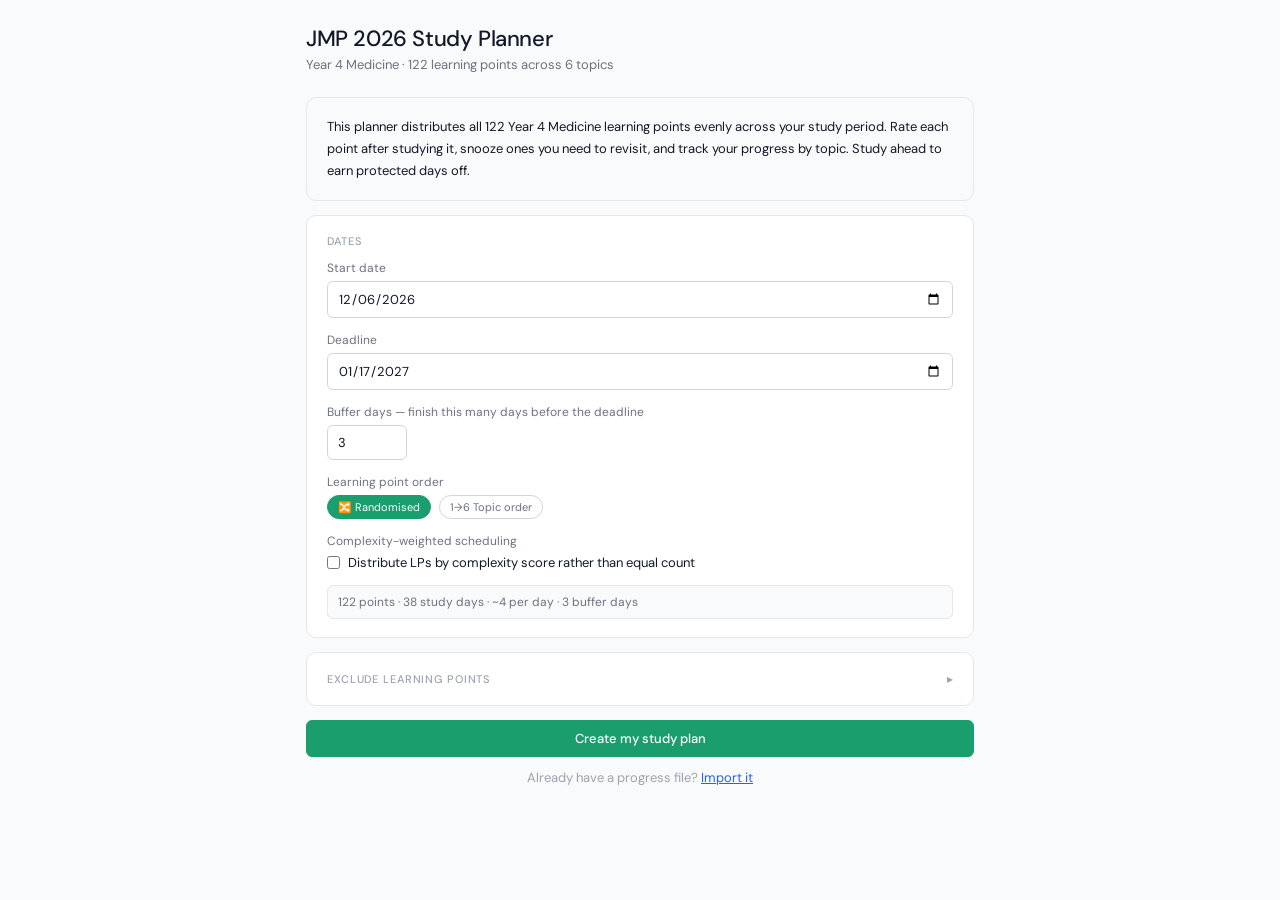
==== index.html @ 208e5c46 "Add files via upload" ====
<!DOCTYPE html>
<html lang="en">
<head>
<meta charset="UTF-8"/>
<meta name="viewport" content="width=device-width, initial-scale=1.0"/>
<title>JMP 2026 Study Planner</title>
<link href="https://fonts.googleapis.com/css2?family=DM+Sans:wght@300;400;500&family=DM+Mono:wght@400;500&display=swap" rel="stylesheet"/>
<style>
:root{--green:#1a9e6e;--green-light:#e6f7f1;--green-dark:#0f6147;--amber:#d97706;--amber-light:#fef3c7;--amber-dark:#92400e;--red:#dc2626;--red-light:#fee2e2;--red-dark:#991b1b;--blue:#2563eb;--blue-light:#eff6ff;--gray-50:#f9fafb;--gray-100:#f3f4f6;--gray-200:#e5e7eb;--gray-300:#d1d5db;--gray-400:#9ca3af;--gray-500:#6b7280;--gray-700:#374151;--gray-900:#111827;--radius:10px;--radius-sm:6px}
*{box-sizing:border-box;margin:0;padding:0}
body{font-family:'DM Sans',sans-serif;background:var(--gray-50);color:var(--gray-900);min-height:100vh;font-size:14px}
.app{max-width:700px;margin:0 auto;padding:24px 16px 80px}
.header{margin-bottom:24px}
.header-title{font-size:22px;font-weight:500;letter-spacing:-0.4px}
.header-sub{font-size:13px;color:var(--gray-500);margin-top:3px}
.card{background:#fff;border:1px solid var(--gray-200);border-radius:var(--radius);padding:18px 20px;margin-bottom:14px}
.card-title{font-size:11px;font-weight:500;text-transform:uppercase;letter-spacing:.08em;color:var(--gray-400);margin-bottom:12px}
.tabs{display:flex;border-bottom:1px solid var(--gray-200);margin-bottom:20px;overflow-x:auto}
.tab{padding:8px 13px;font-size:13px;cursor:pointer;color:var(--gray-500);border-bottom:2px solid transparent;margin-bottom:-1px;font-family:'DM Sans',sans-serif;background:none;border-top:none;border-left:none;border-right:none;white-space:nowrap}
.tab.active{color:var(--green);border-bottom-color:var(--green);font-weight:500}
.btn{display:inline-flex;align-items:center;justify-content:center;gap:6px;padding:9px 18px;border-radius:var(--radius-sm);border:1px solid var(--gray-300);background:#fff;color:var(--gray-700);font-size:13px;font-family:'DM Sans',sans-serif;cursor:pointer;transition:all .15s;font-weight:400}
.btn:hover{background:var(--gray-50);border-color:var(--gray-400)}
.btn.primary{background:var(--green);border-color:var(--green);color:#fff;font-weight:500}
.btn.primary:hover{background:var(--green-dark)}
.btn.danger{border-color:#fca5a5;color:var(--red)}
.btn.danger:hover{background:var(--red-light)}
.btn.full{width:100%}
input[type=date],input[type=number]{border:1px solid var(--gray-300);border-radius:var(--radius-sm);padding:8px 10px;font-size:13px;font-family:'DM Sans',sans-serif;color:var(--gray-900);background:#fff;width:100%;transition:border-color .15s}
input:focus{outline:none;border-color:var(--green)}
.form-row{margin-bottom:14px}
.form-row label{display:block;font-size:12px;color:var(--gray-500);margin-bottom:5px}
.chips{display:flex;flex-wrap:wrap;gap:6px}
.chip{font-size:11px;padding:4px 10px;border-radius:20px;border:1px solid var(--gray-300);cursor:pointer;color:var(--gray-500);background:#fff;font-family:'DM Sans',sans-serif;transition:all .15s}
.chip.on{background:var(--green);border-color:var(--green);color:#fff}
.alert{padding:10px 14px;border-radius:var(--radius-sm);font-size:13px;margin-bottom:12px;line-height:1.5}
.alert.success{background:var(--green-light);color:var(--green-dark)}
.alert.info{background:var(--blue-light);color:var(--blue)}
.alert.warning{background:var(--amber-light);color:var(--amber-dark)}
.alert.danger{background:var(--red-light);color:var(--red-dark)}
.pbar-wrap{background:var(--gray-100);border-radius:4px;height:8px;overflow:hidden;margin:6px 0}
.pbar-fill{height:100%;border-radius:4px;transition:width .4s}
.seg-bar{display:flex;height:100%}
.seg-g{background:var(--green);transition:width .4s}
.seg-a{background:var(--amber);transition:width .4s}
.seg-r{background:var(--red);transition:width .4s}
.metrics{display:grid;grid-template-columns:repeat(3,1fr);gap:10px;margin-bottom:14px}
.metric{background:var(--gray-50);border:1px solid var(--gray-200);border-radius:var(--radius-sm);padding:14px;transition:border-color .15s}
.metric:hover{border-color:var(--gray-400)}
.metric .val{font-size:24px;font-weight:500;font-family:'DM Mono',monospace}
.metric .lbl{font-size:11px;color:var(--gray-400);margin-top:2px}
.legend{display:flex;gap:14px;font-size:11px;color:var(--gray-500);margin-bottom:14px;flex-wrap:wrap}
.legend span{display:flex;align-items:center;gap:5px}
.ldot{width:11px;height:11px;border-radius:50%;flex-shrink:0}
.tl-group{display:flex;gap:5px;margin-top:7px}
.tl-btn{flex:1;padding:5px 2px;border-radius:var(--radius-sm);border:1.5px solid var(--gray-200);background:#fff;cursor:pointer;font-size:11px;font-family:'DM Sans',sans-serif;color:var(--gray-500);display:flex;align-items:center;justify-content:center;gap:4px;transition:all .15s}
.tl-btn:hover{border-color:var(--gray-400)}
.tl-btn.tl-r.on{background:var(--red-light);border-color:var(--red);color:var(--red-dark);font-weight:500}
.tl-btn.tl-a.on{background:var(--amber-light);border-color:var(--amber);color:var(--amber-dark);font-weight:500}
.tl-btn.tl-g.on{background:var(--green-light);border-color:var(--green);color:var(--green-dark);font-weight:500}
.snooze-btn{display:inline-flex;align-items:center;gap:4px;font-size:11px;padding:3px 8px;border-radius:var(--radius-sm);border:1px solid var(--gray-200);background:#fff;color:var(--gray-400);cursor:pointer;font-family:'DM Sans',sans-serif;transition:all .15s;margin-top:6px}
.snooze-btn:hover{border-color:var(--gray-400);color:var(--gray-600)}
.snooze-btn.snoozed{background:var(--gray-100);color:var(--gray-400);cursor:default;border-color:var(--gray-200)}
.early-modal{background:#fff;border:1px solid var(--gray-200);border-radius:var(--radius);padding:18px 20px;margin-bottom:14px}
.early-modal-title{font-size:15px;font-weight:500;margin-bottom:6px}
.early-modal-sub{font-size:13px;color:var(--gray-500);margin-bottom:16px;line-height:1.5}
.early-choice-row{display:flex;gap:8px;flex-wrap:wrap}
.tldot{width:8px;height:8px;border-radius:50%;flex-shrink:0}
.lp-item{padding:12px 0;border-bottom:1px solid var(--gray-100)}
.lp-item:last-child{border-bottom:none}
.lp-text{font-size:13px;line-height:1.55;color:var(--gray-700)}
.lp-meta{font-size:10px;color:var(--gray-400);font-family:'DM Mono',monospace;margin-top:3px;margin-bottom:2px}
.sched-row{display:flex;align-items:center;gap:10px;padding:7px 0;border-bottom:1px solid var(--gray-100);font-size:13px}
.sched-row:last-child{border-bottom:none}
.sdot{width:10px;height:10px;border-radius:50%;flex-shrink:0}
.sdate{width:130px;flex-shrink:0;color:var(--gray-700)}
.scnt{flex:1;color:var(--gray-500);font-size:12px}
.badge{display:inline-block;font-size:10px;padding:2px 8px;border-radius:10px;font-weight:500}
.bg{background:var(--green-light);color:var(--green-dark)}
.ba{background:var(--amber-light);color:var(--amber-dark)}
.bb{background:var(--blue-light);color:var(--blue)}
.br{background:var(--red-light);color:var(--red-dark)}
.bk{background:var(--gray-100);color:var(--gray-500)}
.dash-hero{background:var(--green);border-radius:var(--radius);padding:22px 22px 18px;margin-bottom:14px;color:#fff}
.dash-hero-lbl{font-size:12px;opacity:.8;margin-bottom:6px}
.dash-hero-pct{font-size:44px;font-weight:500;font-family:'DM Mono',monospace;letter-spacing:-1px;line-height:1}
.dash-hero-sub{font-size:13px;opacity:.75;margin-top:6px}
.dash-hero-bar{background:rgba(255,255,255,.25);border-radius:4px;height:6px;overflow:hidden}
.dash-hero-bar-fill{height:100%;background:#fff;border-radius:4px;transition:width .5s}
.dash-cta{display:flex;align-items:center;justify-content:space-between;background:#fff;border:1px solid var(--gray-200);border-radius:var(--radius);padding:16px 20px;margin-bottom:14px;cursor:pointer;transition:all .15s}
.dash-cta:hover{border-color:var(--green);box-shadow:0 0 0 3px var(--green-light)}
.dash-cta-lbl{font-size:11px;font-weight:500;text-transform:uppercase;letter-spacing:.08em;color:var(--gray-400);margin-bottom:3px}
.dash-cta-val{font-size:15px;font-weight:500}
.arrow{font-size:20px;color:var(--green)}
.tp-row{margin-bottom:13px}
.tp-label{display:flex;justify-content:space-between;align-items:center;font-size:12px;margin-bottom:4px}
.tp-name{color:var(--gray-700)}
.tp-counts{display:flex;gap:8px;font-size:10px;font-family:'DM Mono',monospace}
.tp-g{color:var(--green-dark)}.tp-a{color:var(--amber)}.tp-r{color:var(--red)}.tp-tot{color:var(--gray-400)}
.wk-row{display:grid;grid-template-columns:80px 1fr 52px;align-items:center;gap:12px;padding:7px 0;border-bottom:1px solid var(--gray-100);font-size:12px}
.wk-row:last-child{border-bottom:none}
.wk-lbl{color:var(--gray-500)}
.wk-pct{color:var(--gray-400);font-family:'DM Mono',monospace;text-align:right}
.btn-row{display:flex;gap:8px;margin-top:12px;flex-wrap:wrap}
.today-hdr{display:flex;align-items:flex-start;justify-content:space-between;margin-bottom:14px}
.today-date{font-size:17px;font-weight:500}
.today-sub{font-size:12px;color:var(--gray-400);margin-top:2px}
.preview{font-size:12px;color:var(--gray-500);margin-top:6px;padding:8px 10px;background:var(--gray-50);border-radius:var(--radius-sm);border:1px solid var(--gray-200)}
.lp-links{display:flex;flex-wrap:wrap;gap:5px;margin-top:6px}
.lp-link-btn{display:inline-flex;align-items:center;gap:4px;font-size:11px;padding:3px 8px;border-radius:var(--radius-sm);border:1px solid var(--blue-light);background:var(--blue-light);color:var(--blue);cursor:pointer;font-family:'DM Sans',sans-serif;text-decoration:none;transition:all .15s}
.lp-link-btn:hover{background:#dbeafe;border-color:#93c5fd}
.ar-item{background:var(--amber-light);border:1px solid #fde68a;border-radius:var(--radius);padding:14px 16px;margin-bottom:14px}
.ar-label{font-size:10px;font-weight:500;text-transform:uppercase;letter-spacing:.08em;color:var(--amber-dark);margin-bottom:8px}
.ar-entry{padding:6px 0;border-bottom:1px solid #fde68a;font-size:13px;line-height:1.5}
.ar-entry:last-child{border-bottom:none;padding-bottom:0}
.ar-title{color:var(--gray-700)}
.ar-link{display:inline-flex;align-items:center;gap:4px;font-size:11px;color:var(--amber-dark);margin-top:4px;text-decoration:none}
.ar-link:hover{text-decoration:underline}
</style>
</head>
<body>
<div class="app" id="app"></div>
<script>
const TNAMES=["T1: Cardiovascular & Respiratory","T2: Gastroenterology & Renal","T3: Neurology, Endocrinology & Diabetes","T4: Rheumatology, Older Person's Health & Palliative Care","T5: Infectious Disease, Sexual Health & Dermatology","T6: Oncology & Haematology"];
const COLS={CP:"Clinical Practice",SS:"Science & Scholarship",HSE:"Health, Society & Environment",PD:"Professional Development"};
// RAW: [topic, col, text, [[linkLabel, url], ...]]
// ADDITIONAL: [topic, label, url]  — additional/supplementary readings
const RAW=[
[1,"CP","Analyse clinical features, severity markers, pathophysiology, investigations and management of common arrhythmias; compare emergency vs non-emergency management.",[["Life in the Fast Lane ECG Library","https://litfl.com/ecg-library/"],["ECI NSW — Cardiology resources","https://aci.health.nsw.gov.au/networks/eci/clinical/clinical-tools/cardiology"]]],
[1,"CP","Assess atrial fibrillation: clinical presentation, severity markers, investigations and principles of management; compare pathophysiology with atrial flutter and other atrial arrhythmias.",[["Brieger MJA 2018 — AF guidelines","https://www.mja.com.au/journal/2018/209/8/national-heart-foundation-australia-and-cardiac-society-australia-and-new"],["Brieger MJA 2018 — CHA2DS2-VA scoring","https://onlinelibrary-wiley-com.ezproxy.newcastle.edu.au/doi/10.5694/mja18.00646"]]],
[1,"CP","Construct indications, complications and contraindications for anticoagulation; explain evidence for stroke prevention in AF and prosthetic heart valves; contrast with antiplatelet therapy.",[["CSANZ 2025 — Management of ACS","https://www.heartfoundation.org.au/for-professionals/acs-guideline"]]],
[1,"CP","Tabulate causes and clinical features of systolic and diastolic murmurs; outline investigations and management of valvular conditions including prosthetic valve complications.",[]],
[1,"CP","Analyse haemoptysis: clinical features, risk factors, causes, investigative approach, red flag symptoms/signs, and emergency management of large-volume haemoptysis.",[]],
[1,"CP","Evaluate obstructive and central sleep apnoea: presentation, risk factors, complications, causes, investigations and management; critique utility/limitations of common screening tools; compare therapeutic approaches by severity.",[["Mansfield MJA 2013 — How to assess and treat adult OSA","https://www.mja.com.au/journal/2013/199/8/how-assess-diagnose-refer-and-treat-adult-obstructive-sleep-apnoea-commentary"],["Austroads AP-G56-17 — Assessing fitness to drive","https://austroads.com.au/publications/assessing-fitness-to-drive/ap-g56/roles-and-responsibilities"]]],
[1,"CP","Outline bronchiectasis: causes, clinical presentation, investigations and management principles; develop long-term care plan addressing exacerbation prevention and patient education.",[]],
[1,"CP","Analyse recurrent pneumonias including cystic fibrosis: clinical features, investigations, complications, management; interpret diagnostic results; appraise role of MDT.",[["Cystic Fibrosis Australia — Diagnosis","https://www.cysticfibrosis.org.au/diagnosis/"]]],
[1,"SS","Identify CXR abnormalities: pneumothorax, lung collapse, changes of tuberculosis.",[]],
[1,"SS","Interpret TB investigations: Mantoux / QuantiFERON Gold, sputum AFB and PCR testing.",[]],
[1,"SS","Interpret ABGs; define Type 1 vs Type 2 respiratory failure.",[]],
[1,"SS","Identify ECG features of: AF, SVT, VT, long QT syndromes, Brugada syndrome, Wolff-Parkinson-White, and acute coronary syndromes.",[]],
[1,"SS","Describe indications for amiodarone and its side effects; contrast with other anti-arrhythmic medications.",[]],
[1,"SS","Recognise drugs which can lead to arrhythmias.",[]],
[1,"SS","Calculate CHA2DS2-VA score and determine anticoagulation need in clinical scenarios.",[["Brieger MJA 2018 — CHA2DS2-VA calculator","https://onlinelibrary-wiley-com.ezproxy.newcastle.edu.au/doi/10.5694/mja18.00646"]]],
[1,"SS","Evaluate indications, complications and mechanism of anti-resorptive and CFTR therapies in cystic fibrosis.",[]],
[1,"HSE","Identify risk factors for Rheumatic Heart Disease; justify rationale for NSW RHD Register.",[["NSW RHD Register — RHD Australia","https://www.rhdaustralia.org.au/new-south-wales"]]],
[1,"HSE","Evaluate use of antibiotic prophylaxis for infective endocarditis.",[["AIMED — Choosing Wisely 2015: Antibiotic prophylaxis for infective endocarditis","https://aimed.net.au/2015/09/14/choosing-wisely-antibiotic-prophylaxis-for-prevention-of-infective-endocarditis/"]]],
[1,"HSE","Evaluate global impact of TB, growing drug resistance, and link between TB and HIV.",[["WHO Fact Sheet 2018 — Tuberculosis","https://www.who.int/news-room/fact-sheets/detail/tuberculosis"]]],
[1,"HSE","Evaluate role of newborn screening, sweat testing, CFTR genetic testing and pulmonary function testing in cystic fibrosis.",[["Cystic Fibrosis Australia — Diagnosis","https://www.cysticfibrosis.org.au/diagnosis/"]]],
[1,"PD","Justify why investigations should be rationalised for a patient presenting with palpitations.",[["Ling, Medicine Today 2015 — Clinical investigations from the RACP","https://medicinetoday.com.au/sites/default/files/cpd/MT2015-10-043-LING.pdf"]]],
[1,"PD","Demonstrate how to communicate implications of a new OSA diagnosis to a truck driver (fitness-to-drive context).",[["Austroads AP-G56-17 — Fitness to drive","https://austroads.com.au/publications/assessing-fitness-to-drive/ap-g56/roles-and-responsibilities"]]],
[2,"CP","Evaluate clinical presentation, common triggers, red flag features, investigations and management of GORD, H. pylori infection and dyspepsia; differentiate based on clinical/investigative findings.",[["NPS Medicinewise — Managing GORD with PPIs","https://www.nps.org.au/professionals/managing-gord-with-ppis-in-primary-care"],["NPS Medicinewise — Functional dyspepsia","https://www.nps.org.au/australian-prescriber/articles/functional-dyspepsia"]]],
[2,"CP","Tabulate indications, contraindications and complications of endoscopy and colonoscopy; appraise appropriateness of endoscopic procedures in various clinical scenarios.",[]],
[2,"CP","Analyse common causes, clinical features and red flags for nausea and vomiting; evaluate commonly used antiemetics including mechanism of action and side effects.",[["UpToDate — Approach to nausea and vomiting (algorithm)","https://www.uptodate.com.acs.hcn.com.au/contents/image?imageKey=GAST%2F78422"],["Bristol Stool Chart — Continence Foundation of Australia","https://www.continence.org.au/pages/bristol-stool-chart.html"]]],
[2,"CP","Compare and contrast clinical presentation, complications, investigations and management of IBD vs other causes of bloody diarrhoea; justify antibiotic therapy based on clinical indications.",[]],
[2,"CP","Describe clinical features, causes, investigations and management of haematemesis; identify red flag signs; evaluate and contrast management of peptic ulcer bleeding vs oesophageal variceal bleeding.",[["MDCalc — Rockall Score for Upper GI Bleeding","https://www.mdcalc.com/rockall-score-upper-gi-bleeding-pre-endoscopy"]]],
[2,"CP","Critically appraise differential diagnosis of abdominal bloating and loose bowel motions incorporating red flag features; design evidence-based management plan for IBS with patient-centred care.",[]],
[2,"CP","Evaluate causes, assessment strategies, investigations and emergency management of acute renal failure; justify indications and methods of renal replacement therapy and potential complications.",[]],
[2,"CP","Analyse clinical presentation, underlying causes and investigative approaches for haematuria and/or proteinuria; categorise causes by microscopic/macroscopic origin and anatomical location.",[["Kidney Health Australia — CKD detection algorithm 2021","https://kidney.org.au/uploads/resources/Algorithm-for-initial-detection-of-CKD_2021_logo.pdf"]]],
[2,"CP","Formulate management plan for acute electrolyte abnormalities including hyperkalaemia and hypokalaemia; critique risks and benefits of oral vs IV options.",[]],
[2,"CP","Appraise causes, staging, complications and management strategies for chronic renal failure; compare options for renal replacement therapy including dialysis modalities and transplantation.",[["Kidney Health Australia — My Kidneys My Choice decision aid","https://kidney.org.au/your-kidneys/support/kidney-disease/treatment/choosing-your-treatment"]]],
[2,"CP","Differentiate haemoglobinuria from myoglobinuria based on causes, clinical/lab findings and management; develop management plan for rhabdomyolysis.",[]],
[2,"SS","Accurately examine fluid status: clinical features of dehydration and fluid overload; contrast expected electrolyte, creatinine and urea results in dehydration vs upper GI bleeding.",[]],
[2,"SS","Identify features of electrolyte disturbance on ECG: hyperkalaemia and hypokalaemia.",[]],
[2,"SS","Assess how renal impairment and extremes of body weight influence medication pharmacokinetics; evaluate appropriate prescribing adjustments for antibiotics and anticoagulants.",[]],
[2,"SS","Formulate own diagnostic algorithm for nausea and vomiting.",[["UpToDate — Diagnostic algorithm: nausea and vomiting","https://www.uptodate.com.acs.hcn.com.au/contents/image?imageKey=GAST%2F78422"]]],
[2,"SS","Assess patient's stool using the Bristol Stool Chart.",[["Continence Foundation of Australia — Bristol Stool Chart","https://www.continence.org.au/pages/bristol-stool-chart.html"]]],
[2,"SS","Calculate and interpret the adapted Rockall Score.",[["MDCalc — Rockall Score for Upper GI Bleeding","https://www.mdcalc.com/rockall-score-upper-gi-bleeding-pre-endoscopy"]]],
[2,"SS","Interpret Hepatitis B and C serology and explain results to a patient.",[["ASHM 2015 — Decision making in HBV","https://ashm.org.au/products/product/1976963402"]]],
[2,"SS","Draw and label an algorithm flow chart of a kidney health check.",[["Kidney Health Australia — CKD detection algorithm 2021","https://kidney.org.au/uploads/resources/Algorithm-for-initial-detection-of-CKD_2021_logo.pdf"]]],
[2,"HSE","Evaluate the Australian bowel cancer screening program for asymptomatic patients and barriers to uptake; define appropriate actions if FOBT is positive.",[["Cancer Council Australia — Colorectal cancer screening guidelines 2017","https://wiki.cancer.org.au/australia/Guidelines:Colorectal_cancer/Population_screening_recommendations"]]],
[2,"HSE","Describe how Hepatitis C can be eradicated in Australia; explain how barriers to accessing treatment have been addressed.",[["Kwon, Journal of Viral Hepatitis 2018 — HCV eradication in Australia","https://onlinelibrary.wiley.com/doi/epdf/10.1111/jvh.13013"]]],
[2,"PD","Formulate strategies for communicating, displaying and delivering information about a medical condition to suit varying levels of health literacy.",[["GESA — Patient information resources","https://www.gesa.org.au/education/patient-resources/"]]],
[2,"PD","Evaluate how doctors should best deliver evidence-based information to patients, using management options for end-stage CKD as an example.",[["Kidney Health Australia — My Kidneys My Choice decision aid","https://kidney.org.au/your-kidneys/support/kidney-disease/treatment/choosing-your-treatment"]]],
[3,"CP","Compare and contrast clinical presentation, initial and definitive investigations, and emergency management of vasovagal syncope, cardiac syncope, and seizures.",[["Angus-Leppan BMJ 2014 — First seizures in adults","https://www.bmj.com/content/348/bmj.g2470.long"]]],
[3,"CP","Categorise causes and clinical features of seizures including seizure subtypes; outline appropriate investigations and expected findings.",[]],
[3,"CP","Analyse clinical presentation and common causes of primary and secondary headache; determine appropriate investigations based on red flag features and headache subtype.",[["HNE Healthpathways — Headaches: initial management","https://hne.communityhealthpathways.org/43696.htm"],["HNE Healthpathways — Useful questions for headache history","https://hne.communityhealthpathways.org/19994.htm"],["Australian Prescriber — Migraine management","https://australianprescriber.tg.org.au/articles/migraine-management.html"]]],
[3,"CP","Evaluate clinical presentation, pathophysiology, causes, investigation and management of: unilateral/bilateral ophthalmoplegia, ptosis, facial nerve palsy, internuclear ophthalmoplegia, Horner's syndrome, 3rd nerve palsy, optic neuritis, multiple sclerosis, wasting of small muscles of the hand, carpal tunnel syndrome, peripheral neuropathy (incl. red flags), polyneuropathy and plexopathy, mononeuritis multiplex, foot drop.",[["Bilyk, Review of Ophthalmology 2012 — How to spot and treat dangerous ptosis","https://www.reviewofophthalmology.com/article/how-to-spot-and-treat-dangerous-ptosis"],["Phan, Australian Family Physician 2016 — General practice approach to Bell's palsy","https://www.racgp.org.au/afp/2016/november/a-general-practice-approach-to-bell%E2%80%99s-palsy/"]]],
[3,"CP","Identify and assess muscle weakness without sensory features: proximal myopathy, myasthenia gravis, Lambert-Eaton syndrome, and motor neuron disease.",[["NHS Guidelines 2023 — Myasthenia Gravis management","https://www.nhs.uk/conditions/myasthenia-gravis/treatment/"],["MND Australia 2016 — MND Diagnostic Tool","https://www.mndcare.net.au/Documents/Red-Flags/MND_Diagnostic_Tool_FINAL.aspx"]]],
[3,"CP","Assess and analyse: Type 1 & 2 diabetes mellitus, LADA, drug-induced hyperglycaemia, hyperparathyroidism, hypercalcaemia (including emergency management), and diabetes insipidus.",[]],
[3,"CP","Assess and analyse endocrinopathies presenting as: 'anxiety and palpitations', 'flushing and diarrhoea', 'hunger and shaking', 'fatigue'; including hyperthyroidism, hypothyroidism, hyperparathyroidism, primary/secondary adrenal insufficiency, and phaeochromocytoma.",[["Gargya, Internal Medicine Journal 2016 — Prescribing glucocorticoids in emergency setting","https://www.ncbi.nlm.nih.gov/pubmed/26968598#"],["HNE Healthpathways — Long-term therapeutic glucocorticoids (patient info)","https://hne.communityhealthpathways.org/files/patientinfo/LongTermTherapeuticGlucocorticoidsPI.pdf"]]],
[3,"CP","Assess osteoporosis and osteopenia: clinical features, causes, investigations, management; justify use of calcium, vitamin D and anti-resorptive therapies.",[["FRAX WHO — Fracture risk calculator","https://www.sheffield.ac.uk/FRAX/tool.aspx?country=31"],["Garvan Institute — Bone fracture risk calculator","https://www.garvan.org.au/promotions/bone-fracture-risk/calculator/"]]],
[3,"CP","Evaluate testosterone deficiency: clinical presentation, causes and diagnostic approach including genetic syndromes (e.g. Klinefelter syndrome).",[]],
[3,"CP","Understand principles of initiating testosterone and oestrogen therapy in cisgender and transgender/gender-diverse individuals; appraise risks, benefits and monitoring strategies.",[["Cheung, MJA 2019 — Hormonal management of transgender and gender diverse individuals","https://onlinelibrary.wiley.com/doi/abs/10.5694/mja2.50259"],["RACP/AJGP 2020 — Hormone therapy for trans- and gender-diverse patients","https://www1.racgp.org.au/ajgp/2020/july/hormone-therapy-for-trans-and-gender-diverse-patie"]]],
[3,"SS","Tabulate pharmacological agents used to terminate and prevent seizures and their common side effects.",[["NICE Epilepsy overview 2019","https://pathways.nice.org.uk/pathways/epilepsy"]]],
[3,"SS","Identify and list common causes of drug-induced seizures.",[]],
[3,"SS","Formulate an initial management plan tailored to headache aetiology and severity.",[["HNE Healthpathways — Headaches","https://hne.communityhealthpathways.org/43696.htm"]]],
[3,"SS","List common management strategies used in migraine.",[["Australian Prescriber — Migraine Management","https://australianprescriber.tg.org.au/articles/migraine-management.html"]]],
[3,"SS","Assess plasma and urine osmolarity: calculate plasma osmolarity, understand osmolar gap, interpret urine specific gravity.",[["MDCalc — Serum osmolality/osmolarity","https://www.mdcalc.com/serum-osmolality-osmolarity"]]],
[3,"SS","Correctly prescribe glucocorticoids in an emergency setting: list corticosteroid equivalents and prescribe in an unwell patient.",[["Gargya, Internal Medicine Journal 2016","https://www.ncbi.nlm.nih.gov/pubmed/26968598#"]]],
[3,"SS","Request appropriate thyroid imaging: indications for Technetium pertechnetate and thyroid ultrasound.",[["Lee, Australian Family Physician 2012 — Thyroid scans","https://www.racgp.org.au/afp/2012/august/thyroid-scans/"]]],
[3,"SS","Learn to calculate fracture risk (FRAX / Garvan tools).",[["FRAX WHO fracture risk calculator","https://www.sheffield.ac.uk/FRAX/tool.aspx?country=31"],["Garvan Institute fracture risk calculator","https://www.garvan.org.au/promotions/bone-fracture-risk/calculator/"]]],
[3,"HSE","Evaluate global impact of leprosy as a leading cause of peripheral neuropathy in the developing world.",[["WHO Fact Sheet 2019 — Leprosy","https://www.who.int/en/news-room/fact-sheets/detail/leprosy"]]],
[3,"HSE","Evaluate how discrimination impacts the health of the trans and gender diverse community in NSW.",[["ACON NSW 2019 — NSW Blueprint for TGD health","https://www.acon.org.au/wp-content/uploads/2019/04/ACON-TGD-Health-Blueprint-Booklet.pdf"]]],
[3,"PD","Justify principles of assessing cost-effectiveness before approving new treatment, using multiple sclerosis as an example.",[["Broadley, MJA 2015 — New era of treatment for multiple sclerosis","https://www.mja.com.au/journal/2015/203/3/new-era-treatment-multiple-sclerosis"]]],
[3,"PD","Formulate a strategy to support doctors in making a diagnosis of an uncommon condition, using motor neurone disease as an example.",[["MND Australia 2016 — MND Diagnostic Tool","https://www.mndcare.net.au/Documents/Red-Flags/MND_Diagnostic_Tool_FINAL.aspx"]]],
[3,"PD","Formulate an effective strategy for communication between different parts of the health service.",[["HNE Healthpathways — Long-term therapeutic glucocorticoids patient info","https://hne.communityhealthpathways.org/files/patientinfo/LongTermTherapeuticGlucocorticoidsPI.pdf"]]],
[4,"CP","Analyse clinical presentation (distribution and extra-articular manifestations), causes, investigations and management of non-inflammatory and inflammatory joint pathology — including septic arthritis, reactive arthritis, RA, gout, pseudogout, SLE-related arthritis and psoriatic arthritis.",[["Tidy, Patient Info 2017 — Acute Monoarthritis","https://patient.info/doctor/acute-monoarthritis"],["eTG Complete — Assessing peripheral musculoskeletal symptoms in adults","https://tgldcdp.tg.org.au.acs.hcn.com.au/viewTopic?topicfile=assessing-peripheral-musculoskeletal-symptoms-in-adults"],["RACGP Guideline — Management of Hip and Knee Osteoarthritis","https://www.racgp.org.au/clinical-resources/clinical-guidelines/key-racgp-guidelines/view-all-racgp-guidelines/knee-and-hip-osteoarthritis"]]],
[4,"CP","Assess and analyse: polymyalgia rheumatica, fibromyalgia, giant cell arteritis, polymyositis, dermatomyositis — presentation, causes, red flag features, investigations and management.",[]],
[4,"CP","Assess and analyse in elderly patients: elder abuse (red flag features and types), malnutrition and vitamin deficiency, refeeding syndrome (including emergency management), falls, delirium (pharmacological and non-pharmacological strategies).",[]],
[4,"CP","Assess symptoms and signs of dying including physical, psychological and spiritual dimensions; formulate management strategies for: agitation, dyspnoea, nausea, pain, bowel obstruction and seizures.",[["CEC — Last Days of Life Anticipatory Prescribing Recommendations 2017","http://www.cec.health.nsw.gov.au/__data/assets/pdf_file/0005/359339/LDOL-Anticipatory-Prescribing-Guide-April-2017.PDF"]]],
[4,"CP","Explain and rationalise use or avoidance of investigations and medications in end-of-life care; evaluate appropriateness of therapeutic interventions based on goals of care, patient comfort and ethical considerations.",[["CEC — Guidance for Prescribing Last Days of Life Medicine 2017","https://www.cec.health.nsw.gov.au/__data/assets/pdf_file/0007/359269/LDOL-Toolkit-Implementation-Guide-Prescribing-Last-Days-of-Life-Medications.pdf"],["NSW CEC — Last Days of Life toolkit","https://www.cec.health.nsw.gov.au/improve-quality/teamwork-culture-pcc/person-centred-care/end-of-life/last-days-of-life"]]],
[4,"SS","Analyse vasculitis disorders: clinical features and pathophysiology; list signs and symptoms; categorise by vessel size and organ affected.",[["ASCIA — Vasculitis disorders","https://www.allergy.org.au/images/pcc/ASCIA_PCC_Vasculitis_disorders_2019.pdf"]]],
[4,"SS","Understand principles of analgesia prescribing with reference to the WHO analgesic ladder.",[["WHO — Cancer Pain Relief (analgesic ladder)","https://iris.who.int/bitstream/10665/43944/1/9241561009_eng.pdf"]]],
[4,"SS","Explain anticipatory prescribing in palliative care: list medications and their use.",[["CEC — Last Days of Life Anticipatory Prescribing Recommendations 2017","http://www.cec.health.nsw.gov.au/__data/assets/pdf_file/0005/359339/LDOL-Anticipatory-Prescribing-Guide-April-2017.PDF"]]],
[4,"SS","Critique strategies to prevent falls in and out of hospitals — environmental, pharmacological and rehabilitative approaches.",[]],
[4,"HSE","Evaluate the cost of osteoarthritis in Australia and population-based health strategies.",[["University of Sydney 2018 — How to cut the $23 billion bill for osteoarthritis","https://sydney.edu.au/news-opinion/news/2018/11/28/how-to-cut-the--23-billion-bill-for-osteoarthritis.html"]]],
[4,"HSE","Justify deprescribing of medication in the frail elderly.",[["NPS Medicinewise — Prescribing for frail older people (Hilmer and Gnjidic 2017)","https://www.nps.org.au/australian-prescriber/articles/prescribing-for-frail-older-people"]]],
[4,"HSE","Describe principles of care from the NSW CEC 'Last Days of Life' toolkit.",[["NSW CEC — Last Days of Life","https://www.cec.health.nsw.gov.au/improve-quality/teamwork-culture-pcc/person-centred-care/end-of-life/last-days-of-life"]]],
[4,"PD","Understand that not all diseases fit a specific pattern; describe how this impacts patients using systemic rheumatic diseases and overlap syndromes as an example.",[["UpToDate — Undifferentiated systemic rheumatic diseases and overlap syndromes","https://www.uptodate.com.acs.hcn.com.au/contents/image?imageKey=RHEUM%2F55672"]]],
[4,"PD","Formulate a strategy to promote an evidence-based change in practice using prescribing opiates as an example.",[["Hunter New England Health 2020 — Reconsidering opioids","https://www.hnehealth.nsw.gov.au/__data/assets/pdf_file/0020/420644/Reconsidering_opioids_September_2020.pdf"]]],
[4,"PD","Demonstrate how to approach a consultation with a patient with a life-limiting chronic disease in their last year of life; evaluate physical and psychological needs.",[["Caresearch — Palliative care knowledge network 2017","https://www.caresearch.com.au/caresearch/tabid/1507/Default.aspx#pep"]]],
[4,"PD","Discuss the potential impact of working with severely unwell or dying patients; develop strategies to support junior doctors.",[["NSW Government — Your training and wellbeing matters: NSW JMO survey 2018","https://www.health.nsw.gov.au/workforce/culture/Documents/yts-2018-jmo.pdf"]]],
[4,"PD","Read about caring for Aboriginal or Torres Strait Islander people through death and dying (Sad News, Sorry Business guidelines).",[]],
[5,"CP","Analyse infectious aetiologies of sudden-onset diarrhoea with fever and abdominal pain; differentiate viral, bacterial and parasitic causes; compare clinical features, investigation and management; identify complications and red flag features.",[["HNE Healthpathways — Infectious gastroenteritis control: testing guide","https://hne.communityhealthpathways.org/files/Resources/Infectious%20Gastroenteritis%20Testing%20Guide.pdf"]]],
[5,"CP","Define and distinguish fever of unknown origin from other febrile syndromes; describe common causes and clinical features; formulate appropriate initial investigation plan.",[]],
[5,"CP","Evaluate clinical features, routes of transmission, risk factors and complications of respiratory viruses (COVID-19 and influenza A); interpret investigations in context of disease severity.",[["Jones, Cochrane Database 2012 — Antiviral therapy and public health interventions for influenza","https://www.ncbi.nlm.nih.gov/pmc/articles/PMC6464969/"]]],
[5,"CP","Develop evidence-based management plan including antiviral therapy, supportive care and public health interventions (vaccination, isolation protocols).",[]],
[5,"CP","Assess patients with infectious diarrhoea: identify red flag features indicating severe or complicated disease including systemic involvement and dehydration.",[]],
[5,"CP","Analyse clinical features and underlying causes of recurrent or unusually severe infections in adults; evaluate appropriate investigations.",[]],
[5,"CP","List and justify indications for HIV testing; describe clinical features of acute retroviral syndrome; categorise common opportunistic infections in HIV with low CD4 count.",[["ASHM 2015 — Decision making in PrEP – NSW","https://ashm.org.au/products/product/3000555592"]]],
[5,"CP","Explain role and mechanism of PrEP and PEP; outline indications; discuss importance of patient education and opportunistic STI screening.",[["ASHM 2017 — Informed consent for HIV testing","http://testingportal.ashm.org.au/hiv/informed-consent-for-testing"],["NSW Health — STI/HIV Testing Tool 2017","https://aci.health.nsw.gov.au/__data/assets/pdf_file/0009/286857/STI-HIV-Testing-Tool-online.pdf"]]],
[5,"CP","Analyse clinical features and underlying causes of abnormal skin pigmentation and dermal plaques; evaluate and prioritise appropriate investigations.",[["NEJM 2013 — How to perform a punch biopsy of the skin","https://www.nejm.org/doi/full/10.1056/NEJMvcm1105849"]]],
[5,"CP","Identify dermatological conditions associated with systemic disease; describe skin conditions associated with malignancy; describe management of non-resectable or metastatic melanomatous and non-melanomatous skin cancers.",[]],
[5,"SS","Prioritise investigations for infectious gastroenteritis.",[["HNE Healthpathways — Infectious gastroenteritis testing guide","https://hne.communityhealthpathways.org/files/Resources/Infectious%20Gastroenteritis%20Testing%20Guide.pdf"]]],
[5,"SS","Understand indications, contraindications and complications in performing a skin biopsy.",[["NEJM 2013 — How to perform a punch biopsy of the skin","https://www.nejm.org/doi/full/10.1056/NEJMvcm1105849"]]],
[5,"SS","Describe pathophysiology for hypersensitivity reactions; outline investigation of suspected allergy and principles of desensitisation; understand role of genetic testing in drug reactions.",[["RACGP AFP 2013 — Adverse drug reactions","https://www.racgp.org.au/afp/2013/january-february/adverse-drug-reactions"]]],
[5,"HSE","Critique strategies used to prepare for respiratory viral pandemics.",[["RACGP — Managing pandemic influenza in general practice","https://www.racgp.org.au/running-a-practice/practice-management/managing-emergencies-and-pandemics/managing-pandemics/managing-pandemic-influenza-in-general-practic-1"]]],
[5,"HSE","Evaluate impact of HIV/AIDS as a major global health issue.",[["WHO Fact Sheet 2019 — HIV/AIDS","https://www.who.int/news-room/fact-sheets/detail/hiv-aids"]]],
[5,"HSE","Evaluate contribution of skin conditions to the global burden of disease.",[["Karimkhani, JAMA Dermatology 2017","https://jamanetwork.com/journals/jamadermatology/fullarticle/2604831"]]],
[5,"PD","Describe responsibility of medical practitioners to inform the public health unit of notifiable diseases.",[["NSW Health — Disease notification","https://www.health.nsw.gov.au/Infectious/Pages/notification.aspx"]]],
[5,"PD","Describe best practice for informed consent when testing for HIV; outline clinician and patient obligations regarding a positive result; outline need for post-test counselling.",[["ASHM 2017 — Informed consent for HIV testing","http://testingportal.ashm.org.au/hiv/informed-consent-for-testing"],["NSW Health Public Health Act 2017","https://www.health.nsw.gov.au/phact/Pages/phanotification.aspx"]]],
[5,"PD","Evaluate psychological impact of diseases visible to others, using vitiligo as an example.",[["Wittal, Australasian College of Dermatologists — A to Z of skin: Vitiligo","https://www.dermcoll.edu.au/atoz/vitiligo/"]]],
[6,"CP","Analyse clinical features, investigations, staging and management principles of small cell and non-small cell lung cancer; describe pulmonary and extra-pulmonary manifestations, paraneoplastic syndromes and common sites of metastasis.",[["Cancer Australia 2012 — Investigating lung cancer: algorithm for GPs","https://canceraustralia.gov.au/sites/default/files/publications/lung-cancer-gp-guide-2012_509ae0cdd2e36.pdf"]]],
[6,"CP","Analyse clinical features, common sites of metastasis, investigation/staging and management principles of colorectal carcinoma.",[["Cancer Council — Optimal care pathway for colorectal cancer 2016","https://www.cancer.org.au/content/ocp/quick/colorectal-cancer-quick-reference-guide-june2016.pdf"]]],
[6,"CP","Compare clinical features, investigation/staging and management of breast cancer and prostate cancer.",[]],
[6,"CP","Identify and describe clinical features, investigation and emergency management of oncological emergencies: spinal cord compression, pathological fractures, hypercalcaemia of malignancy, mediastinal compression, SVC obstruction.",[]],
[6,"CP","Analyse: haemolytic anaemias (oxidative, AIHA), sickle cell disease, polycythaemia (primary and secondary), thrombocytosis (primary and secondary) — clinical features, causes, complications, investigations and management.",[["Life in the Fast Lane — Haemolytic anaemia","https://litfl.com/haemolytic-anaemia/"],["ASH — How I treat polycythaemia vera","https://ashpublications.org/blood/article/134/4/341/260695/How-I-treat-polycythemia-vera"]]],
[6,"CP","Compare and contrast acute versus chronic leukaemias: clinical features, investigation, classification, staging and management.",[["American College of Pathologists — Initial Diagnostic Workup of Acute Leukemia","https://documents.cap.org/documents/acute-leukemia-pocket-guide.pdf"],["ASH Blood — How I treat chronic myelogenous leukaemia","https://ashpublications.org/blood/article/139/21/3138/476939/How-I-treat-chronic-phase-chronic-myelogenous"]]],
[6,"CP","Analyse lymphoma and multiple myeloma: clinical features, classification, investigation, staging and management principles.",[["Aust J Gen Pract 2018 — Multiple myeloma: updated approach to management","https://www.ajgp.com.au"]]],
[6,"CP","Evaluate causes of elevated ferritin and pancytopenia; formulate investigation plan to determine underlying aetiology.",[["Australian Red Cross Blood Service 2019 — High Ferritin App","https://highferritin.transfusion.com.au/education"],["RACGP AFP 2012 — Elevated serum ferritin: what should GPs know?","https://www.racgp.org.au/afp/2012/december/elevated-serum-ferritin"]]],
[6,"SS","Outline investigation of symptoms and signs raising suspicion of cancer: red flag symptoms (haemoptysis, hoarse voice, change in bowel habit, blood in stool, unexplained anaemia, breast lump, dysphagia); describe current recommendations for lung cancer screening.",[["Iversen Scheel, SJPHC 2015 — Investigating symptoms of possible cancer","https://www.ncbi.nlm.nih.gov/pmc/articles/PMC4750720/pdf/ipri-33-170.pdf"]]],
[6,"SS","Recognise patients requiring cancer genetics assessment; understand who needs referral for genetic counselling.",[["NSW eviQ 2017 — GP referral guidelines for cancer genetics assessment","https://www.eviq.org.au/cancer-genetics/referral-guidelines/1147-general-practitioner-referral-guidelines-for"]]],
[6,"SS","Compare and contrast mechanism of action and common side effect profiles of traditional chemotherapy and immunotherapy.",[]],
[6,"SS","Differentiate causes of lymphadenopathy: characteristics of lymph nodes on examination; list causes of generalised, cervical, supraclavicular, axillary and inguinal lymphadenopathy; outline appropriate investigations.",[]],
[6,"SS","Compare causes of combined hepatosplenomegaly with isolated hepatomegaly and splenomegaly.",[]],
[6,"SS","Outline initial investigations of acute leukaemia.",[["American College of Pathologists — Initial Diagnostic Workup of Acute Leukemia","https://documents.cap.org/documents/acute-leukemia-pocket-guide.pdf"]]],
[6,"HSE","Outline causes for unwarranted clinical variation in cancer survival across Australia; identify factors that could address 'Closing the Gap'.",[["Page, Internal Medicine Journal 2016 — Clinical variation in cancer survival across Australia","https://onlinelibrary-wiley-com.ezproxy.newcastle.edu.au/doi/pdf/10.1111/imj.12948"]]],
[6,"HSE","Review current cancer screening programs in Australia.",[["Dept of Health — Screening for cancer","https://www.health.gov.au/topics/cancer/screening"]]],
[6,"HSE","Justify management plan for vaccination and prophylactic antibiotics in a patient who has undergone splenectomy.",[["Looke, MJA 2012 — Splenectomy and sepsis","https://www.mja.com.au/journal/2012/196/9/splenectomy-and-sepsis"]]],
[6,"PD","Formulate a strategy to support shared decision-making in cancer care or non-malignant medical conditions; reflect on own practice.",[["Hoffmann, MJA 2014 — Shared decision-making: what do clinicians need to know?","https://www.mja.com.au/journal/2014/201/1/shared-decision-making-what-do-clinicians-need-know-and-why-should-they-bother"]]]
];

const COMPLEXITY=[3,3,3,2,2,3,2,3,1,1,1,2,2,1,1,2,1,1,2,2,1,1,3,2,2,3,3,2,3,2,2,3,2,2,1,2,1,1,1,1,2,2,2,2,3,2,2,3,3,3,3,3,2,2,2,2,1,1,2,1,1,1,1,1,1,2,1,1,3,3,3,3,2,2,1,2,1,1,1,1,1,2,2,1,1,3,2,2,2,1,2,2,2,2,2,1,1,2,2,1,1,1,2,1,3,2,3,3,3,3,3,2,2,1,2,2,1,1,2,1,2,2];
const ALL_LPS=RAW.map((r,i)=>({id:i,topic:r[0],col:r[1],text:r[2],links:r[3]||[],complexity:COMPLEXITY[i]||2}));

// Additional readings: [topic, title, url]
const ADDITIONAL=[
  [1,"Ling, Medicine Today 2015 — Justify rationalising investigations for palpitations","https://medicinetoday.com.au/sites/default/files/cpd/MT2015-10-043-LING.pdf"],
  [2,"GESA — Patient information resources (examples of health literacy communication)","https://www.gesa.org.au/education/patient-resources/"],
  [2,"UpToDate — Glomerular disease: evaluation and differential diagnosis in adults","https://www.uptodate.com.acs.hcn.com.au/contents/image?imageKey=NEPH%2F113287"],
  [2,"NPS Medicinewise, Australian Prescriber 2007 — Prescribing in renal disease","https://www.nps.org.au/australian-prescriber/articles/prescribing-in-renal-disease"],
  [3,"NICE Epilepsy overview 2019 — Pharmacological agents to terminate and prevent seizures","https://pathways.nice.org.uk/pathways/epilepsy"],
  [3,"Australian Family Physician 2003 — Fatigue as a presenting symptom of endocrine disease","https://www.racgp.org.au/getattachment/feb1699f-8738-46d9-9c2c-c7af23e0eb85/attachment.aspx"],
  [3,"Ng Tang Fui, Australian Family Physician 2014 — Assessment and management of androgen deficiency","https://www.racgp.org.au/afp/2014/may/male-androgen-disorders/"],
  [3,"Lee, Australian Family Physician 2012 — Thyroid scans: indications for Technetium pertechnetate and ultrasound","https://www.racgp.org.au/afp/2012/august/thyroid-scans/"],
  [3,"MDCalc — Serum osmolality / osmolarity calculator","https://www.mdcalc.com/serum-osmolality-osmolarity"],
  [4,"UpToDate — Undifferentiated systemic rheumatic diseases and overlap syndromes","https://www.uptodate.com.acs.hcn.com.au/contents/image?imageKey=RHEUM%2F55672"],
  [4,"Agency for Clinical Innovation 2013 — Preventative strategies for delirium","https://aci.health.nsw.gov.au/__data/assets/pdf_file/0003/181623/Delirium-Prevention.pdf"],
  [4,"Queensland Health — Sad News, Sorry Business: Guidelines for caring for Aboriginal and Torres Strait Islander people through death and dying","https://www.health.qld.gov.au/__data/assets/pdf_file/0023/151736/sorry_business.pdf"],
  [5,"Australian Family Physician 2012 — Case report: skin lesion and fever of unknown origin","https://www.racgp.org.au/afp/2012/januaryfebruary/a-skin-lesion-and-fever-of-unknown-origin/"],
  [5,"RACGP — Managing pandemic influenza in general practice","https://www.racgp.org.au/running-a-practice/practice-management/managing-emergencies-and-pandemics/managing-pandemics/managing-pandemic-influenza-in-general-practic-1"],
  [5,"ASHM — HIV management in Australasia 2016","http://hivmanagement.ashm.org.au/"],
  [5,"Australian STI Management Guidelines","https://sti.guidelines.org.au/sexually-transmissible-infections/hiv/"],
  [5,"Grillo, Australian Family Physician 2012 — Skin rash associated with limb weakness","https://www.racgp.org.au/afp/2012/october/skin-rash-associated-with-limb-weakness/"],
  [5,"Guidelines for the Diagnosis, Management and Prevention of Leprosy 2023","https://www.who.int/publications/i/item/9789290227076"],
  [6,"Dept of Health — Current cancer screening programs in Australia","https://www.health.gov.au/topics/cancer/screening"],
  [6,"Morton, Australian Family Physician 2013 — Case: weight loss and lymphadenopathy","https://www.racgp.org.au/afp/2013/august/weight-loss-and-lymphadenopathy/"]
];
const ds=d=>`${d.getFullYear()}-${String(d.getMonth()+1).padStart(2,'0')}-${String(d.getDate()).padStart(2,'0')}`;
const pd=s=>{const[y,m,d]=s.split('-').map(Number);return new Date(y,m-1,d);};
const addDays=(d,n)=>{const r=new Date(d);r.setDate(r.getDate()+n);return r;};
const diffDays=(a,b)=>Math.round((b-a)/86400000);
const fmt=d=>pd(d).toLocaleDateString('en-AU',{weekday:'short',day:'numeric',month:'short'});
const fmtLong=d=>pd(d).toLocaleDateString('en-AU',{weekday:'long',day:'numeric',month:'long',year:'numeric'});
// Night owl offset: if current hour < threshold, treat as previous calendar day
let _dateOverride=null; // for testing only
function dsNow(){
  const threshold=state?.nightOwlHours||0;
  if(_dateOverride) return _dateOverride;
  const now=new Date();
  return threshold>0&&now.getHours()<threshold?ds(addDays(now,-1)):ds(now);
}
const save=s=>{try{localStorage.setItem('jmp2026_v3',JSON.stringify(s));}catch(e){}};
const load=()=>{try{const r=localStorage.getItem('jmp2026_v3');return r?JSON.parse(r):null;}catch(e){return null;}};

let state=null,activeTab='Dashboard',selTopics=new Set([1,2,3,4,5,6]);
const openNotes=new Set(); // track which LP note dropdowns are open
const pendingSnoozed=new Set(); // LP ids flagged for snooze, applied on mark done

const getMastery=id=>(state.mastery&&state.mastery[id])||0;
function setMastery(id,val){if(!state.mastery)state.mastery={};state.mastery[id]=val;save(state);}
const doneLPs=()=>{
  const fromDays=state.days.filter(d=>d.completed).flatMap(d=>d.lps);
  const excluded=(state.excludedIds||[]).map(id=>state.allLPs.find(l=>l.id===id)).filter(Boolean);
  const seen=new Set(fromDays.map(l=>l.id));
  return [...fromDays,...excluded.filter(l=>!seen.has(l.id))];
};
function masteryOf(lps){const c={1:0,2:0,3:0};lps.forEach(l=>{const m=getMastery(l.id);if(m>0)c[m]++;});return c;}
function getToday(){return state&&state.days.find(d=>d.date===dsNow());}

function shuffle(arr){const a=[...arr];for(let i=a.length-1;i>0;i--){const j=Math.floor(Math.random()*(i+1));[a[i],a[j]]=[a[j],a[i]];}return a;}

function distributeByComplexity(lps, numDays){
  const bins=Array.from({length:numDays},()=>[]);
  const totals=new Array(numDays).fill(0);
  for(const lp of lps){
    let minIdx=0;
    for(let i=1;i<numDays;i++) if(totals[i]<totals[minIdx]) minIdx=i;
    bins[minIdx].push(lp);
    totals[minIdx]+=(lp.complexity||2);
  }
  return bins;
}

function buildSched(lps,s0,dl,buf,order,complexityMode){
  lps=order==='sequential'?[...lps].sort((a,b)=>a.topic-b.topic||a.id-b.id):shuffle(lps);
  const s=pd(s0),d=pd(dl),te=addDays(d,-buf-1);
  const days=Math.max(1,diffDays(s,te)+1);
  const out=[];
  if(complexityMode){
    const bins=distributeByComplexity(lps,days);
    for(let i=0;i<days;i++)
      out.push({date:ds(addDays(s,i)),lps:bins[i],completed:false,skipped:false});
  } else {
    const base=Math.floor(lps.length/days);
    const extra=lps.length%days;
    let idx=0;
    for(let i=0;i<days;i++){
      const count=base+(i<extra?1:0);
      out.push({date:ds(addDays(s,i)),lps:lps.slice(idx,idx+count),completed:false,skipped:false});
      idx+=count;
    }
  }
  let cur=addDays(te,1);while(ds(cur)<dl){out.push({date:ds(cur),lps:[],completed:false,skipped:false,isBuffer:true});cur=addDays(cur,1);}
  return out.sort((a,b)=>a.date.localeCompare(b.date));
}

function applyDayChange(){
  const today=dsNow();
  state.todayCompletedDates=[];
  state.todayCompletedDatesDay=today;
  // Pre-populate with any already-completed non-calendarStudy days from today onwards
  state.days.filter(d=>d.completed&&!d.calendarStudy&&d.date>=today).forEach(d=>{
    if(!state.todayCompletedDates.includes(d.date)) state.todayCompletedDates.push(d.date);
  });
  const missed=state.days.filter(d=>d.date<today&&!d.completed&&!d.skipped&&!d.isBuffer&&!d.isProtected&&d.lps.length>0);
  if(missed.length){
    missed.forEach(d=>{d.skipped=true;});
    recalc(state);
    state.missedNotice={dates:missed.map(d=>fmt(d.date)),lpCount:missed.reduce((s,d)=>s+d.lps.length,0)};
  } else {
    recalc(state);
  }
  save(state);
}

function recalc(st){
  const today=dsNow(),dl=pd(st.deadline),te=addDays(dl,-st.bufferDays-1);
  const doneIds=new Set([
    ...st.days.filter(d=>d.completed).flatMap(d=>d.lps.map(l=>l.id)),
    ...(st.excludedIds||[])
  ]);
  const snoozedIds=new Set(Object.keys(st.snoozed||{}).map(Number));
  const pending=st.allLPs.filter(l=>!doneIds.has(l.id)&&!snoozedIds.has(l.id));
  const completedDates=new Set(st.days.filter(d=>d.completed).map(d=>d.date));
  const protectedDates=new Set(st.days.filter(d=>d.isProtected).map(d=>d.date));
  const skippedDates=new Set(st.days.filter(d=>d.skipped).map(d=>d.date)); // all skipped, past and today
  const skippedPastDates=new Set(st.days.filter(d=>d.skipped&&d.date<=today).map(d=>d.date));
  const fd=[];
  let c=pd(today);
  while(ds(c)<=ds(te)){
    const dateStr=ds(c);
    if(!protectedDates.has(dateStr)&&!completedDates.has(dateStr)&&!skippedDates.has(dateStr)) fd.push(dateStr);
    c=addDays(c,1);
  }
  const nf=[];
  if(st.complexityMode&&fd.length>0){
    const bins=distributeByComplexity(pending,fd.length);
    for(let i=0;i<fd.length;i++)
      nf.push({date:fd[i],lps:bins[i],completed:false,skipped:false});
  } else {
    const base=Math.floor(pending.length/Math.max(1,fd.length));
    const extra=pending.length%Math.max(1,fd.length);
    let idx=0;
    for(let i=0;i<fd.length;i++){
      const count=base+(i<extra?1:0);
      nf.push({date:fd[i],lps:pending.slice(idx,idx+count),completed:false,skipped:false});
      idx+=count;
    }
  }
  const skippedDays=st.days
    .filter(d=>d.skipped&&!d.completed&&d.date<=today)
    .map(d=>({...d,lps:[]}));
  const skippedDayDates=new Set(skippedDays.map(d=>d.date));
  const buf=[];let c2=addDays(te,1);while(ds(c2)<st.deadline){buf.push({date:ds(c2),lps:[],completed:false,skipped:false,isBuffer:true});c2=addDays(c2,1);}
  st.days=[
    ...st.days.filter(d=>d.completed||d.isProtected),
    ...skippedDays,
    ...nf.filter(d=>!skippedDayDates.has(d.date)),
    ...buf
  ].sort((a,b)=>a.date.localeCompare(b.date));
  lpIntegrityCheck(st);
}

function lpIntegrityCheck(st){
  // Every LP in allLPs must be accounted for in exactly one of:
  // completed days, snoozed, scheduled days, excludedIds
  const accounted=new Set();

  // Completed days
  st.days.filter(d=>d.completed).flatMap(d=>d.lps).forEach(l=>accounted.add(l.id));
  // Scheduled/pending days
  st.days.filter(d=>!d.completed&&!d.isBuffer).flatMap(d=>d.lps).forEach(l=>accounted.add(l.id));
  // Snoozed
  Object.keys(st.snoozed||{}).map(Number).forEach(id=>accounted.add(id));
  // Excluded
  (st.excludedIds||[]).forEach(id=>accounted.add(id));

  const missing=st.allLPs.filter(l=>!accounted.has(l.id));
  if(!missing.length) return;

  console.warn('LP integrity: '+missing.length+' missing LPs — re-injecting',missing.map(l=>l.id));

  // Find the first available future non-completed non-buffer day to inject into
  const today=dsNow();
  const injectDay=st.days.find(d=>d.date>=today&&!d.completed&&!d.isBuffer&&!d.isProtected);
  if(injectDay){
    missing.forEach(lp=>{
      if(!injectDay.lps.find(l=>l.id===lp.id)) injectDay.lps.push(lp);
    });
  } else {
    // No suitable day — create one the day after the last study day
    const lastDay=st.days.filter(d=>!d.isBuffer).slice(-1)[0];
    const newDate=lastDay?ds(addDays(pd(lastDay.date),1)):today;
    st.days.push({date:newDate,lps:missing,completed:false,skipped:false});
    st.days.sort((a,b)=>a.date.localeCompare(b.date));
  }
}

function render(){
  const app=document.getElementById('app');
  if(!state){app.innerHTML=renderSetup();upPrev();return;}
  const tabs=['Dashboard','Study','Progress','History','Calendar','Notes','Settings'];
  const modal=state.viewingDay?renderViewModal():state.pendingResolve?renderResolvePopup():'';
  app.innerHTML=`${modal}<div class="header"><div class="header-title">JMP 2026 Study Planner</div><div class="header-sub">Year 4 Medicine · ${state.allLPs.length} learning points</div></div>
  <div class="tabs">${tabs.map(t=>`<button class="tab${activeTab===t?' active':''}" onclick="sw('${t}')">${t}</button>`).join('')}</div>
  <div id="tc">${renderTab()}</div>`;
}

let masterySnapshot=null;

function sw(t){
  // Only restore/clear an abandoned ahead session when navigating AWAY from Study
  // and only if it's NOT a calendar session (calendar sessions persist across tab switches)
  if(t!=='Study'&&state&&state.aheadDate&&masterySnapshot&&!state.calendarSessionDate){
    const aheadDay=state.days.find(d=>d.date===state.aheadDate);
    if(aheadDay&&!aheadDay.completed){
      aheadDay.lps.forEach(lp=>{
        if(masterySnapshot[lp.id]!==undefined) state.mastery[lp.id]=masterySnapshot[lp.id];
        else delete state.mastery[lp.id];
      });
      state.aheadDate=null;
      masterySnapshot=null;
      save(state);
    }
  }
  // For calendar sessions, just clear aheadDate so it shows as paused on dashboard
  if(t!=='Study'&&state&&state.aheadDate&&state.calendarSessionDate){
    const aheadDay=state.days.find(d=>d.date===state.aheadDate);
    if(aheadDay&&!aheadDay.completed){
      state.aheadDate=null;
      save(state);
    }
  }
  activeTab=t;render();
}
function rerender(){document.getElementById('tc').innerHTML=renderTab();restoreOpenNotes();}
function renderTab(){
  if(activeTab==='Dashboard')return renderDash();
  if(activeTab==='Study')return renderToday();
  if(activeTab==='Progress')return renderProgress();
  if(activeTab==='History')return renderHistory();
  if(activeTab==='Calendar')return renderCalendar();
  if(activeTab==='Notes')return renderNotes();
  if(activeTab==='Settings')return renderSettings();
}

function renderSetup(){
  // Reset local setup state each time setup is rendered
  lpComplexityMode=false;
  lpExcluded.clear();
  lpOrder='random';
  const today=dsNow(),dead=ds(addDays(new Date(),42));

  const tnames=['T1: Cardiovascular & Respiratory','T2: Gastroenterology & Renal','T3: Neurology, Endocrinology & Diabetes','T4: Rheumatology, Older Person\'s Health & Palliative Care','T5: Infectious Disease, Sexual Health & Dermatology','T6: Oncology & Haematology'];

  const lpListHtml=tnames.map((tn,ti)=>{
    const topicLps=ALL_LPS.filter(l=>l.topic===ti+1);
    return`<div style="margin-bottom:12px">
      <div onclick="toggleExcludeTopic(${ti+1},this)" data-topic="${ti+1}" style="font-size:11px;font-weight:500;color:var(--gray-500);text-transform:uppercase;letter-spacing:.05em;margin-bottom:6px;cursor:pointer;padding:4px 6px;border-radius:4px;margin-left:-6px;user-select:none" onmouseover="this.style.background='var(--gray-100)'" onmouseout="this.style.background=''">☐ ${tn}</div>
      ${topicLps.map(lp=>`<label style="display:flex;align-items:flex-start;gap:8px;padding:5px 0;border-bottom:1px solid var(--gray-100);cursor:pointer;font-size:12px;color:var(--gray-700);line-height:1.45">
        <input type="checkbox" data-lpid="${lp.id}" onchange="toggleExcludeLP(${lp.id},this.checked)" style="margin-top:2px;flex-shrink:0"/>
        <span>${lp.text}</span>
      </label>`).join('')}
    </div>`;
  }).join('');

  return `<div class="header"><div class="header-title">JMP 2026 Study Planner</div><div class="header-sub">Year 4 Medicine · ${ALL_LPS.length} learning points across 6 topics</div></div>
  <div class="card" style="background:var(--gray-50)">
    <p style="font-size:13px;color:var(--gray-600);line-height:1.7;margin:0">This planner distributes all ${ALL_LPS.length} Year 4 Medicine learning points evenly across your study period. Rate each point after studying it, snooze ones you need to revisit, and track your progress by topic. Study ahead to earn protected days off.</p>
  </div>
  <div class="card"><div class="card-title">Dates</div>
    <div class="form-row"><label>Start date</label><input type="date" id="iS" value="${today}" oninput="upPrev()"/></div>
    <div class="form-row"><label>Deadline</label><input type="date" id="iD" value="${dead}" oninput="upPrev()"/></div>
    <div class="form-row"><label>Buffer days — finish this many days before the deadline</label><input type="number" id="iB" value="3" min="0" max="90" style="width:80px" oninput="upPrev()"/></div>
    <div class="form-row"><label>Learning point order</label>
      <div style="display:flex;gap:8px;margin-top:4px">
        <button id="oRand" class="chip on" onclick="setOrder('random',this)">🔀 Randomised</button>
        <button id="oSeq" class="chip" onclick="setOrder('sequential',this)">1→6 Topic order</button>
      </div>
    </div>
    <div class="form-row"><label>Complexity-weighted scheduling</label>
      <label style="display:flex;align-items:center;gap:8px;cursor:pointer;font-size:13px;color:var(--gray-600);margin-top:4px">
        <input type="checkbox" id="iCmx" onchange="lpComplexityMode=this.checked"/>
        Distribute LPs by complexity score rather than equal count
      </label>
    </div>
    <div id="pv"></div></div>
  <div class="card">
    <div style="display:flex;align-items:center;justify-content:space-between;cursor:pointer" onclick="document.getElementById('excBody').style.display=document.getElementById('excBody').style.display==='none'?'block':'none';this.querySelector('.excArrow').textContent=document.getElementById('excBody').style.display==='none'?'▸':'▾'">
      <div style="display:flex;align-items:center;gap:10px">
        <div class="card-title" style="margin:0">Exclude learning points</div>
        <span id="excCount" style="font-size:12px;color:var(--amber-dark);display:none">0 excluded</span>
      </div>
      <span class="excArrow" style="color:var(--gray-400);font-size:12px">▸</span>
    </div>
    <div id="excBody" style="display:none;margin-top:12px">
      <div style="font-size:13px;color:var(--gray-500);margin-bottom:12px;line-height:1.6">Tick any LPs you have already studied or wish to skip. They will be marked as completed and not included in the schedule.</div>
      <div style="margin-bottom:8px;display:flex;gap:6px">
        <input type="text" id="lpSearch" placeholder="Search learning points…" oninput="filterSetupLPs(this.value)" style="flex:1;font-size:12px"/>
        <button class="btn sm" onclick="document.querySelectorAll('[data-lpid]').forEach(cb=>{cb.checked=false;lpExcluded.delete(parseInt(cb.dataset.lpid))});document.querySelectorAll('[data-topic]').forEach(h=>h.textContent=h.textContent.replace('☑','☐'));updExcCount();upPrev()">Clear all</button>
      </div>
      <div id="lpExcludeList" style="max-height:300px;overflow-y:auto;border:1px solid var(--gray-100);border-radius:var(--radius-sm);padding:8px 10px">
        ${lpListHtml}
      </div>
    </div>
  </div>
  <div id="se" style="display:none" class="alert danger"></div>
  <button class="btn primary full" onclick="startPlan()">Create my study plan</button>
  <div style="text-align:center;margin-top:12px;font-size:13px;color:var(--gray-400)">Already have a progress file? <label style="color:var(--blue);cursor:pointer;text-decoration:underline">Import it<input type="file" accept=".json" onchange="importProgress(this)" style="display:none"/></label></div>`;
}

let lpOrder='random';
let lpComplexityMode=false;
const lpExcluded=new Set();

function setOrder(o,el){
  lpOrder=o;
  document.querySelectorAll('#oRand,#oSeq').forEach(b=>b.classList.remove('on'));
  el.classList.add('on');
}

function toggleExcludeLP(id,checked){
  if(checked) lpExcluded.add(id); else lpExcluded.delete(id);
  updExcCount();
  upPrev();
}

function updExcCount(){
  const el=document.getElementById('excCount');
  if(!el) return;
  if(lpExcluded.size>0){el.textContent=lpExcluded.size+' excluded';el.style.display='';}
  else el.style.display='none';
}

function toggleExcludeTopic(topic,el){
  const topicLpIds=new Set(ALL_LPS.filter(l=>l.topic===topic).map(l=>l.id));
  const allChecked=[...topicLpIds].every(id=>lpExcluded.has(id));
  document.querySelectorAll('[data-lpid]').forEach(cb=>{
    const id=parseInt(cb.dataset.lpid);
    if(!topicLpIds.has(id)) return;
    cb.checked=!allChecked;
    if(!allChecked) lpExcluded.add(id); else lpExcluded.delete(id);
  });
  el.textContent=el.textContent.replace(allChecked?'☑':'☐', allChecked?'☐':'☑');
  updExcCount();upPrev();
}

function filterSetupLPs(q){
  const lc=q.toLowerCase();
  document.querySelectorAll('[data-lpid]').forEach(cb=>{
    const row=cb.closest('label');
    if(!row) return;
    row.style.display=!q||row.textContent.toLowerCase().includes(lc)?'':'none';
  });
}

function togT(t,el){if(selTopics.has(t)){selTopics.delete(t);el.classList.remove('on');}else{selTopics.add(t);el.classList.add('on');}upPrev();}

function upPrev(){
  const s=document.getElementById('iS')?.value,d=document.getElementById('iD')?.value,b=parseInt(document.getElementById('iB')?.value)||0;
  const lps=ALL_LPS.filter(l=>selTopics.has(l.topic)&&!lpExcluded.has(l.id)),box=document.getElementById('pv');if(!box)return;
  if(s&&d){const days=Math.max(1,diffDays(pd(s),addDays(pd(d),-b-1)));box.innerHTML=`<div class="preview">${lps.length} points · ${days} study days · ~${Math.ceil(lps.length/days)} per day · ${b} buffer day${b!==1?'s':''}${lpExcluded.size>0?` · <span style="color:var(--amber-dark)">${lpExcluded.size} excluded</span>`:''}</div>`;}
  else box.innerHTML=`<div class="preview">${lps.length} learning points selected</div>`;
}

function startPlan(){
  const s=document.getElementById('iS').value,d=document.getElementById('iD').value,b=parseInt(document.getElementById('iB').value)||0,e=document.getElementById('se');
  e.style.display='none';
  if(!s||!d){e.textContent='Please set both dates.';e.style.display='';return;}
  if(pd(s)>=pd(d)){e.textContent='Start date must be before deadline.';e.style.display='';return;}
  const allTopicLps=ALL_LPS.filter(l=>selTopics.has(l.topic));
  if(!allTopicLps.length){e.textContent='No topics selected.';e.style.display='';return;}
  const lps=allTopicLps.filter(l=>!lpExcluded.has(l.id));
  if(!lps.length){e.textContent='All learning points excluded — please include at least one.';e.style.display='';return;}
  // Build schedule with non-excluded LPs
  const sched=buildSched(lps,s,d,b,lpOrder,lpComplexityMode);
  const mastery={};
  if(lpExcluded.size>0){
    const excludedLps=allTopicLps.filter(l=>lpExcluded.has(l.id));
    excludedLps.forEach(l=>mastery[l.id]=3);
  }
  state={startDate:s,deadline:d,bufferDays:b,lpOrder,complexityMode:lpComplexityMode,allLPs:allTopicLps,days:sched,mastery,snoozed:{},excludedIds:[...lpExcluded]};
  lpIntegrityCheck(state);
  activeTab='Dashboard';
  save(state);render();
}

function getSnoozedIds(){
  if(!state.snoozed) return new Set();
  return new Set(Object.keys(state.snoozed).map(Number));
}

function segBar(total,lps,height){
  if(!total)return`<div class="pbar-wrap" style="height:${height}px"></div>`;
  const snoozedIds=getSnoozedIds();
  const done=lps.length,m=masteryOf(lps);
  const pct=Math.round(done/total*100);
  const rated=m[1]+m[2]+m[3];
  const snoozed=lps.filter(l=>snoozedIds.has(l.id)).length;
  const unrated=done-rated-snoozed; // genuinely unrated (not snoozed)
  const gp=done?Math.round(m[3]/done*100):0;
  const ap=done?Math.round(m[2]/done*100):0;
  const rp=done?Math.round(m[1]/done*100):0;
  const up=done?Math.round(unrated/done*100):0;
  const sp=done?Math.round(snoozed/done*100):0;
  return`<div class="pbar-wrap" style="height:${height}px"><div style="width:${pct}%;height:100%;display:flex"><div class="seg-g" style="width:${gp}%"></div><div class="seg-a" style="width:${ap}%"></div><div class="seg-r" style="width:${rp}%"></div><div style="background:#9ca3af;width:${up}%"></div><div style="background:#fde68a;width:${sp}%"></div></div></div>`;
}

function renderDash(){
  const total=state.allLPs.length,dl=doneLPs(),done=dl.length,pct=Math.round(done/total*100);
  const daysLeft=Math.max(0,diffDays(pd(dsNow()),pd(state.deadline)));
  const dayObj=getToday();

  // Missed day notification
  let missedBanner='';
  if(state.missedNotice){
    const{dates,lpCount}=state.missedNotice;
    const dayWord=dates.length===1?'day':'days';
    missedBanner=`<div class="alert warning" style="margin-bottom:14px;display:flex;align-items:flex-start;justify-content:space-between;gap:10px">
      <div><strong>${dates.length} missed ${dayWord} (${dates.join(', ')})</strong><br>${lpCount} learning point${lpCount!==1?'s':''} redistributed across your remaining schedule.</div>
      <span onclick="state.missedNotice=null;save(state);rerender()" style="font-size:18px;cursor:pointer;color:var(--amber-dark);flex-shrink:0;line-height:1">×</span>
    </div>`;
  }

  const _excludedSet=new Set(state.excludedIds||[]);
  const _snoozedIds=getSnoozedIds();
  const topicRows=TNAMES.map((n,i)=>{
    const t=i+1,tlps=state.allLPs.filter(l=>l.topic===t);if(!tlps.length)return'';
    const tdl=[
      ...state.days.filter(d=>d.completed).flatMap(d=>d.lps).filter(l=>l.topic===t),
      ...state.allLPs.filter(l=>l.topic===t&&_excludedSet.has(l.id)),
      ...state.allLPs.filter(l=>l.topic===t&&_snoozedIds.has(l.id)&&!_excludedSet.has(l.id)&&!state.days.filter(d=>d.completed).flatMap(d=>d.lps).find(cl=>cl.id===l.id))
    ],m=masteryOf(tdl);
    return`<div class="tp-row"><div class="tp-label"><span class="tp-name">${n}</span><div class="tp-counts"><span class="tp-g">${m[3]} ✓</span><span class="tp-a">${m[2]} ~</span><span class="tp-r">${m[1]} ✗</span><span class="tp-tot">${tdl.length}/${tlps.length}</span></div></div>${segBar(tlps.length,tdl,8)}</div>`;
  }).join('');

  const studyDays=state.days.filter(d=>!d.isBuffer);
  const weekRows=[];
  if(studyDays.length){
    const wStart=pd(studyDays[0].date);
    for(let w=0;w<20;w++){
      const ws=addDays(wStart,w*7),we=addDays(ws,6);
      const wdays=studyDays.filter(d=>d.date>=ds(ws)&&d.date<=ds(we));
      if(!wdays.length)break;
      const wlps=wdays.flatMap(d=>d.lps),wdone=wdays.filter(d=>d.completed).flatMap(d=>d.lps);
      weekRows.push(`<div class="wk-row"><div class="wk-lbl">Week ${w+1}<br><span style="font-size:10px;color:var(--gray-400)">${fmt(ds(ws))}</span></div>${segBar(wlps.length,wdone,8)}<div class="wk-pct">${wdone.length}/${wlps.length}</div></div>`);
    }
  }

  const today=dsNow();
  let ctaHtml='';

  // Helper to build a consistent box
  const box=(onclick,accent,bg,labelColor,label,value,right,cursor='pointer',extra='')=>
    `<div ${onclick?`onclick="${onclick}"`:''}style="display:flex;align-items:center;justify-content:space-between;background:${bg};border:1.5px solid ${accent};border-radius:var(--radius);padding:14px 18px;margin-bottom:8px;cursor:${cursor};transition:all .15s${extra}" ${onclick?`onmouseover="this.style.boxShadow='0 0 0 3px ${accent}40'" onmouseout="this.style.boxShadow=''"`:''}>
      <div>
        <div style="font-size:10px;font-weight:600;text-transform:uppercase;letter-spacing:.08em;color:${labelColor};margin-bottom:4px">${label}</div>
        <div style="font-size:15px;font-weight:500;color:${labelColor==='#1d4ed8'?'#1e40af':labelColor==='var(--green-dark)'?'var(--gray-900)':labelColor==='var(--gray-400)'?'var(--gray-600)':'var(--gray-900)'}">${value}</div>
      </div>
      ${right}
    </div>`;

  // Done boxes — only show today's completed session, and not if today is protected
  // Green done boxes: any day completed today or via dashboard study-ahead, reset daily
  // "completed today" means: completed on or before today, OR completed ahead via dashboard (not calendarStudy)
  // We track this by storing completedOn date — but since we don't have that, use:
  // - past/today completed non-calendarStudy days that were completed on today's date
  // - We use state.todayCompletedDates (set on markDone/markAheadDone) for daily reset
  const greenDones=state.days.filter(d=>d.completed&&!d.calendarStudy&&(state.todayCompletedDates||[]).includes(d.date)&&!(d.isProtected&&d.date===today)).sort((a,b)=>a.date.localeCompare(b.date));
  greenDones.forEach(d=>{
    const label=d.date===today?`Today · ${fmt(d.date)}`:fmt(d.date);
    ctaHtml+=`<div class="dash-cta" style="cursor:default;margin-bottom:8px;border-color:var(--green-light)"><div><div class="dash-cta-lbl" style="color:var(--green-dark)">${label}</div><div class="dash-cta-val">Done ✓</div></div><div style="display:flex;align-items:center;gap:10px"><span onclick="viewDay('${d.date}')" style="font-size:12px;color:var(--gray-400);cursor:pointer;text-decoration:underline;text-underline-offset:2px">view</span><span class="badge bg">Done</span></div></div>`;
  });

  // Blue done boxes: calendar-initiated sessions, shown after completion, reset daily
  const blueDones=state.days.filter(d=>d.completed&&d.calendarStudy&&(state.todayCompletedDates||[]).includes(d.date)).sort((a,b)=>a.date.localeCompare(b.date));
  blueDones.forEach(d=>{
    ctaHtml+=box('','#bfdbfe','#eff6ff','#1d4ed8',`📅 ${fmt(d.date)}`,'Done ✓ — planned ahead',
      `<div style="display:flex;align-items:center;gap:10px"><span onclick="viewDay('${d.date}')" style="font-size:12px;color:#93c5fd;cursor:pointer;text-decoration:underline;text-underline-offset:2px" onmouseover="event.stopPropagation()" onmouseout="event.stopPropagation()">view</span><span style="font-size:10px;padding:3px 8px;border-radius:10px;font-weight:600;background:#dbeafe;color:#1d4ed8">Done</span></div>`,'default');
  });

  // Today's box
  if(!dayObj||dayObj.isBuffer){
    ctaHtml+=box(`sw('Study')`,'var(--gray-200)','#fff','var(--gray-400)','Today\'s session',
      'No session scheduled',
      `<span style="font-size:20px;color:var(--gray-300)">→</span>`);
  } else if(dayObj.isProtected){
    const viewLink=dayObj.lps&&dayObj.lps.length>0?`<span onclick="viewDay('${today}')" style="font-size:12px;color:#c4b5fd;cursor:pointer;text-decoration:underline;text-underline-offset:2px">view</span>`:'';
    ctaHtml+=box('','#e9d5ff','#faf5ff','#7c3aed','Today\'s session',
      '🎉 Protected day — enjoy the break!',
      viewLink,'default');
  } else if(dayObj.skipped){
    ctaHtml+=box(`sw('Study')`,'#fde68a','#fffbeb','var(--amber-dark)','Today\'s session',
      'Skipped — load redistributed',`<span style="font-size:20px;color:var(--amber)">→</span>`);
  } else if(!dayObj.completed){
    ctaHtml+=box(`sw('Study')`,'var(--green)','#fff','var(--green-dark)','Today\'s session',
      `${activeLpCount(dayObj)} learning point${activeLpCount(dayObj)!==1?'s':''} to cover`,
      `<span style="font-size:20px;color:var(--green)">→</span>`);
  }

  // Active specific-date session (aheadDate set right now)
  if(state.aheadDate){
    const ad=state.days.find(d=>d.date===state.aheadDate);
    if(ad&&!ad.completed){
      ctaHtml+=box(`sw('Study')`,'#bfdbfe','#eff6ff','#1d4ed8','📅 Session in progress',
        `${fmt(ad.date)} · ${ad.lps.length} point${ad.lps.length!==1?'s':''}`,
        `<span style="font-size:20px;color:#3b82f6">→</span>`);
    }
  }

  // Dashed study-ahead boxes — when today is done or protected (or no session at all)
  const todayIsDoneOrProtected=(dayObj&&dayObj.completed)||(dayObj&&dayObj.isProtected)||(!dayObj);
  if(todayIsDoneOrProtected){
    const nextStudy=state.days.find(d=>d.date>today&&!d.isBuffer&&!d.isProtected&&!d.completed&&!d.skipped&&d.lps.length>0&&d.date!==state.aheadDate);
    if(nextStudy){
      const returning=Object.values(state.snoozed||{}).filter(s=>{const r=typeof s==='string'?s:s.returnDate;return r===nextStudy.date;}).length;
      const pts=activeLpCount(nextStudy)+returning;
      ctaHtml+=box(`startStudyAhead('${nextStudy.date}')`,'var(--gray-300)','#fff','var(--gray-400)',
        'Study ahead — optional',`${fmt(nextStudy.date)} · ${pts} point${pts!==1?'s':''}`,
        `<span style="font-size:20px;color:var(--gray-300)">→</span>`,'pointer',';border-style:dashed');
    }
  }

  // Persistent calendar session (paused — tab switched away)
  if(!state.aheadDate&&state.calendarSessionDate){
    const csd=state.days.find(d=>d.date===state.calendarSessionDate);
    if(csd&&!csd.completed){
      ctaHtml+=box(`resumeCalendarSession()`,'#bfdbfe','#eff6ff','#1d4ed8','📅 Session paused',
        `${fmt(csd.date)} · ${csd.lps.length} point${csd.lps.length!==1?'s':''} — tap to resume`,
        `<span style="font-size:20px;color:#3b82f6">→</span>`);
    } else {
      state.calendarSessionDate=null;save(state);
    }
  }

  // Streak — consecutive days studied (completed or protected), going back from today
  const today2=dsNow();
  let streak=0;
  let check=pd(today2);
  // Include today if completed or protected
  while(true){
    const checkStr=ds(check);
    const d2=state.days.find(d=>d.date===checkStr);
    if(d2&&(d2.completed||d2.isProtected)){
      streak++;
      check=addDays(check,-1);
    } else {
      break;
    }
  }

  // Flame SVG — grows at milestones 3, 6, 10, 15, 30
  function flameSvg(streak){
    const colors=streak===0
      ?{outer:'#d1d5db',inner:'#e5e7eb',core:'#f3f4f6'}
      :streak>=30
      ?{outer:'#93c5fd',inner:'#dbeafe',core:'#eff6ff'}
      :streak>=20
      ?{outer:'#f0abfc',inner:'#fae8ff',core:'#fdf4ff'}
      :streak>=15
      ?{outer:'#7c3aed',inner:'#a78bfa',core:'#ede9fe'}
      :streak>=10
      ?{outer:'#dc2626',inner:'#f87171',core:'#fecaca'}
      :streak>=6
      ?{outer:'#ea580c',inner:'#fb923c',core:'#fed7aa'}
      :streak>=3
      ?{outer:'#d97706',inner:'#fbbf24',core:'#fef3c7'}
      :{outer:'#f59e0b',inner:'#fcd34d',core:'#fffbeb'};
    const scale=streak>=30?1.15:streak>=20?1.12:streak>=15?1.1:streak>=10?1.05:streak>=6?1.0:streak>=3?.95:.88;
    const o=colors.outer,i=colors.inner,c=colors.core;
    const body=`
      <path d="M20 2 C20 2 30 10 32 20 C34 28 30 34 28 36 C26 30 24 26 20 24 C22 20 22 14 18 10 C16 16 16 22 14 26 C10 30 8 34 8 38 C8 44 13 48 20 48 C27 48 34 44 34 38 C34 28 28 18 20 2Z" fill="${o}"/>
      <path d="M20 16 C20 16 26 22 27 28 C28 33 25 37 23 39 C22 35 21 32 18 30 C19 27 19 23 17 20 C15 24 15 28 13 31 C11 34 11 38 11 40 C11 44 15 47 20 47 C25 47 29 44 29 40 C29 33 24 24 20 16Z" fill="${i}"/>
      <path d="M20 30 C20 30 23 33 23 37 C23 40 21 42 20 43 C19 42 17 40 17 37 C17 33 20 30 20 30Z" fill="${c}"/>`;
    const svg=streak>=30
      ?`<ellipse cx="7" cy="14" rx="3" ry="4.5" fill="${o}" opacity="0.8"/>
        <ellipse cx="33" cy="10" rx="2.5" ry="3.5" fill="${i}" opacity="0.9"/>
        <circle cx="8" cy="7" r="2" fill="${o}" opacity="0.6"/>
        <ellipse cx="32" cy="18" rx="2" ry="3" fill="${o}" opacity="0.7"/>
        <circle cx="20" cy="3" r="2.5" fill="${i}" opacity="0.7"/>
        ${body}`
      :streak>=20
      ?`<ellipse cx="7" cy="14" rx="3" ry="4.5" fill="${o}" opacity="0.7"/>
        <ellipse cx="33" cy="10" rx="2.5" ry="3.5" fill="${i}" opacity="0.8"/>
        <circle cx="8" cy="7" r="2" fill="${o}" opacity="0.5"/>
        <ellipse cx="32" cy="18" rx="2" ry="3" fill="${o}" opacity="0.6"/>
        <circle cx="20" cy="3" r="2.5" fill="${i}" opacity="0.6"/>
        ${body}`
      :streak>=15
      ?`<ellipse cx="7" cy="14" rx="3" ry="4.5" fill="${o}" opacity="0.7"/>
        <ellipse cx="33" cy="11" rx="2.5" ry="3.5" fill="${i}" opacity="0.8"/>
        <circle cx="9" cy="7" r="2" fill="${o}" opacity="0.5"/>
        <ellipse cx="31" cy="20" rx="2" ry="3" fill="${o}" opacity="0.6"/>
        ${body}`
      :streak>=10
      ?`<ellipse cx="7" cy="15" rx="3" ry="4.5" fill="${o}" opacity="0.7"/>
        <ellipse cx="33" cy="11" rx="2.5" ry="3.5" fill="${i}" opacity="0.8"/>
        <circle cx="9" cy="8" r="2.5" fill="${o}" opacity="0.5"/>
        ${body}`
      :streak>=3
      ?`<ellipse cx="7" cy="16" rx="3" ry="4" fill="${o}" opacity="0.7"/>
        <ellipse cx="33" cy="13" rx="2.5" ry="3.5" fill="${i}" opacity="0.8"/>
        ${body}`
      :body;
    return`<svg width="34" height="44" viewBox="0 0 40 50" xmlns="http://www.w3.org/2000/svg" style="transform:scale(${scale});transform-origin:center">${svg}</svg>`;
  }

  const flameColor=streak===0?'#9ca3af'  // grey
    :streak>=30?'#1d6ea8'                 // blue-white flame → dark blue text
    :streak>=20?'#a21caf'                 // pink flame → dark fuchsia text
    :streak>=15?'#6d28d9'                 // purple flame → dark purple text
    :streak>=10?'#b91c1c'                 // red flame → dark red text
    :streak>=6?'#c2410c'                  // orange flame → dark orange text
    :streak>=3?'#b45309'                  // amber flame → dark amber text
    :'#d97706';                           // yellow-amber flame → amber text
  const streakLabel=streak===0?'No streak':streak===1?'1 day':`${streak} days`;

  return`${missedBanner}<div class="dash-hero"><div class="dash-hero-lbl">Overall progress</div><div class="dash-hero-pct">${pct}%</div><div class="dash-hero-sub">${done} of ${total} learning points · ${daysLeft} day${daysLeft!==1?'s':''} to deadline</div><div class="dash-hero-bar"><div class="dash-hero-bar-fill" style="width:${pct}%"></div></div></div>
  <div style="background:var(--gray-50);border:1px solid var(--gray-200);border-radius:var(--radius);padding:14px 18px;margin-bottom:10px;display:flex;align-items:center;gap:14px">
    <div style="width:56px;height:56px;border-radius:50%;background:#fff;display:flex;align-items:center;justify-content:center;box-shadow:0 1px 4px rgba(0,0,0,.08);flex-shrink:0">${flameSvg(streak)}</div>
    <div>
      <div style="font-size:11px;color:var(--gray-400);font-weight:500;text-transform:uppercase;letter-spacing:.06em;margin-bottom:2px">Study streak</div>
      <div style="font-size:20px;font-weight:700;color:${flameColor};line-height:1">${streakLabel}</div>
    </div>
  </div>
  <hr style="border:none;border-top:1px solid var(--gray-200);margin:4px 0 10px">
  ${ctaHtml}
  <div class="legend" style="margin-bottom:8px"><span><div class="ldot" style="background:var(--green)"></div>Confident</span><span><div class="ldot" style="background:var(--amber)"></div>Getting there</span><span><div class="ldot" style="background:var(--red)"></div>Needs work</span><span><div class="ldot" style="background:#9ca3af"></div>Unrated</span><span><div class="ldot" style="background:#fde68a"></div>Snoozed</span></div>
  <div class="card"><div class="card-title">By topic</div>${topicRows}</div>
  <div class="card"><div class="card-title">Week by week</div>${weekRows.join('')||'<div style="font-size:13px;color:var(--gray-400)">No schedule yet.</div>'}</div>`;
}

function abortAheadSession(){
  if(!state.aheadDate) return;
  const aheadDay=state.days.find(d=>d.date===state.aheadDate);
  if(aheadDay&&!aheadDay.completed){
    // Restore pre-session mastery ratings if snapshot exists
    if(masterySnapshot){
      aheadDay.lps.forEach(lp=>{
        if(masterySnapshot[lp.id]!==undefined) state.mastery[lp.id]=masterySnapshot[lp.id];
        else delete state.mastery[lp.id];
      });
    }
    aheadDay.calendarStudy=false;
  }
  state.aheadDate=null;
  state.calendarSessionDate=null;
  masterySnapshot=null;
  save(state);sw('Dashboard');
}

function viewDay(dateStr){
  state.viewingDay=dateStr;
  save(state);render();
}

function renderViewModal(){
  const d=state.days.find(day=>day.date===state.viewingDay);
  if(!d) return '';
  const TL_LABEL={0:'Not rated',1:'Needs work',2:'Getting there',3:'Confident'};
  const TL_COLOR={0:'#9ca3af',1:'var(--red)',2:'var(--amber)',3:'var(--green)'};
  const rows=d.lps.map(lp=>{
    const m=getMastery(lp.id);
    return`<div class="lp-item">
      <div class="lp-text">${lp.text}</div>
      <div class="lp-meta">${TNAMES[lp.topic-1]} · ${COLS[lp.col]}</div>
      <div style="display:flex;align-items:center;gap:6px;margin-top:5px">
        <div style="width:8px;height:8px;border-radius:50%;background:${TL_COLOR[m]};flex-shrink:0"></div>
        <span style="font-size:11px;color:var(--gray-500)">${TL_LABEL[m]}</span>
      </div>
    </div>`;
  }).join('');
  return`<div style="position:fixed;inset:0;background:rgba(0,0,0,.45);display:flex;align-items:flex-start;justify-content:center;z-index:100;padding:20px;overflow-y:auto">
    <div style="background:#fff;border-radius:var(--radius);width:100%;max-width:600px;overflow:hidden;margin:auto">
      <div style="display:flex;align-items:center;justify-content:space-between;padding:16px 20px;border-bottom:1px solid var(--gray-200)">
        <div>
          <div style="font-size:15px;font-weight:500">${fmtLong(d.date)}</div>
          <div style="font-size:12px;color:var(--gray-400);margin-top:2px">${d.lps.length} learning point${d.lps.length!==1?'s':''}</div>
        </div>
        <button class="btn sm" onclick="state.viewingDay=null;save(state);render()">Close</button>
      </div>
      <div style="padding:14px 20px">${rows}</div>
    </div>
  </div>`;
}

function getSnoozed(id){
  const s=state.snoozed&&state.snoozed[id];
  if(!s) return null;
  const returnDate=typeof s==='string'?s:s.returnDate;
  // Clear the record if the return date has passed — snooze is no longer active
  if(returnDate<=dsNow()){
    delete state.snoozed[id];
    return null;
  }
  return returnDate;
}

function snoozeLP(id, days, sessionDate){
  if(!state.snoozed) state.snoozed={};
  const returnDate=ds(addDays(pd(sessionDate||dsNow()), days));
  state.snoozed[id]={returnDate, fromDate:sessionDate};

  // Remove from the session day
  const session=state.days.find(d=>d.date===sessionDate);
  if(session) session.lps=session.lps.filter(l=>l.id!==id);

  // Find landing day — allow buffer days, skip only completed non-protected days
  const lp=state.allLPs.find(l=>l.id===id);
  if(!lp) return;

  let landingDay=state.days.find(d=>d.date===returnDate&&(!d.completed||d.isProtected));
  if(!landingDay){
    landingDay=state.days.find(d=>d.date>returnDate&&!d.completed);
  }

  if(landingDay){
    if(landingDay.isProtected){
      landingDay.isProtected=false;
      landingDay.isFreeDay=false;
      landingDay.completed=false;
    }
    if(landingDay.isBuffer){
      // Promote buffer day to a real study day to hold the snoozed LP
      landingDay.isBuffer=false;
    }
    if(!landingDay.lps.find(l=>l.id===id)) landingDay.lps.push(lp);
  } else {
    state.days.push({date:returnDate,lps:[lp],completed:false,skipped:false});
    state.days.sort((a,b)=>a.date.localeCompare(b.date));
  }
}

function linkBtns(lp){
  if(!lp.links||!lp.links.length) return '';
  return`<div class="lp-links">${lp.links.map(([label,url])=>`<a class="lp-link-btn" href="${url}" target="_blank" rel="noopener">&#128279; ${label}</a>`).join('')}</div>`;
}

function willSnoozeHitProtected(sessionDate){
  const returnDateStr=ds(addDays(pd(sessionDate||dsNow()),3));
  // Check exact return date first, then fall forward — include protected days regardless of completed
  let landingDay=state.days.find(d=>d.date===returnDateStr&&!d.isBuffer);
  if(!landingDay||(!landingDay.isProtected&&landingDay.completed))
    landingDay=state.days.find(d=>d.date>returnDateStr&&!d.isBuffer&&!d.completed);
  return landingDay&&landingDay.isProtected?landingDay.date:null;
}

function tlGroup(lp,sessionDate,noteBtn){
  const m=getMastery(lp.id);
  const alreadySnoozed=getSnoozed(lp.id);
  const pending=pendingSnoozed.has(lp.id);
  const session=sessionDate||dsNow();
  const returnDate=fmt(ds(addDays(pd(session),3)));
  const hitsProtected=!alreadySnoozed&&!pending&&willSnoozeHitProtected(session);

  let snoozeHtml;
  if(alreadySnoozed){
    snoozeHtml=`<button class="snooze-btn snoozed" disabled>&#128337; Returning ${fmt(alreadySnoozed)}</button>`;
  } else if(pending){
    const hitsProt=willSnoozeHitProtected(session);
    const warnNote=hitsProt?` · ⚠ overrides day off`:'';
    snoozeHtml=`<button class="snooze-btn" style="border-color:${hitsProt?'#d97706':'var(--amber)'};color:${hitsProt?'#92400e':'var(--amber-dark)'};background:${hitsProt?'#fef3c7':'var(--amber-light)'}" onclick="pendingSnoozed.delete(${lp.id});rerender()">&#128337; Returning ${returnDate}${warnNote} — tap to cancel</button>`;
  } else {
    snoozeHtml=`<button class="snooze-btn" onclick="pendingSnoozed.add(${lp.id});setMastery(${lp.id},0);rerender()">&#128337; Review ${returnDate}</button>`;
  }

  const tlDisabled=pending?'opacity:.35;pointer-events:none':'';
  return`<div class="tl-group" style="${tlDisabled}">
    <button class="tl-btn tl-r${m===1?' on':''}" onclick="setMastery(${lp.id},${m===1?0:1});rerender()"><div class="tldot" style="background:var(--red)"></div>Needs work</button>
    <button class="tl-btn tl-a${m===2?' on':''}" onclick="setMastery(${lp.id},${m===2?0:2});rerender()"><div class="tldot" style="background:var(--amber)"></div>Getting there</button>
    <button class="tl-btn tl-g${m===3?' on':''}" onclick="setMastery(${lp.id},${m===3?0:3});rerender()"><div class="tldot" style="background:var(--green)"></div>Confident</button>
  </div><div style="display:flex;align-items:center">${snoozeHtml}${noteBtn||''}</div>`;
}

function lpCard(lps,editable,addlReadings,sessionDate){
  const today=dsNow();
  const session=sessionDate||today;
  const activeLps=lps.filter(lp=>{
    const s=state.snoozed&&state.snoozed[lp.id];
    if(!s) return true;
    const returnDate=typeof s==='string'?s:s.returnDate;
    return returnDate<=session;
  });
  const arHtml=addlReadings&&addlReadings.length?`<div class="ar-item"><div class="ar-label">Additional reading for today</div>${addlReadings.map(([,title,url])=>`<div class="ar-entry"><div class="ar-title">${title}</div><a class="ar-link" href="${url}" target="_blank" rel="noopener">&#128279; Open resource</a></div>`).join('')}</div>`:'';
  return`<div class="card" style="padding:14px 16px">${editable?`<div class="card-title">Rate each learning point</div>`:''}
  ${activeLps.map(lp=>{
    const note=(state.notes&&state.notes[lp.id])||{text:'',images:[]};
    const hasNote=note.text||(note.images&&note.images.length);
    return`<div class="lp-item">
      <div class="lp-text">${lp.text}</div>
      <div class="lp-meta">${TNAMES[lp.topic-1]} · ${COLS[lp.col]}</div>
      ${linkBtns(lp)}
      ${tlGroup(lp,session,`<button onclick="toggleLpNote(${lp.id})" style="font-size:11px;color:${hasNote?'var(--blue)':'var(--gray-400)'};background:none;border:none;cursor:pointer;padding:2px 0 2px 8px;font-family:inherit;margin-left:auto;flex-shrink:0">${hasNote?'📝 Note':'＋ Add note'}</button>`)}
      <div id="note-${lp.id}" style="display:none;margin-top:6px">
        <textarea oninput="saveNote(${lp.id},this.value)" onpaste="handleNotePaste(event,${lp.id})" placeholder="Type your notes here…" style="width:100%;min-height:80px;font-size:12px;font-family:inherit;border:1px solid var(--gray-200);border-radius:var(--radius-sm);padding:8px;resize:vertical;box-sizing:border-box;color:var(--gray-700)">${note.text||''}</textarea>
        <label style="display:inline-flex;align-items:center;gap:6px;font-size:11px;color:var(--gray-400);cursor:pointer;margin-top:4px">
          <input type="file" accept="image/*" multiple onchange="addNoteImages(${lp.id},this)" style="display:none"/>
          📎 Attach image
        </label>
        ${note.images&&note.images.length?`<div style="display:flex;flex-wrap:wrap;gap:6px;margin-top:6px">${note.images.map((img,idx)=>`<div style="position:relative"><img src="${img}" style="width:80px;height:60px;object-fit:cover;border-radius:4px;border:1px solid var(--gray-200)"/><button onclick="removeNoteImage(${lp.id},${idx})" style="position:absolute;top:2px;right:2px;background:rgba(0,0,0,.5);color:#fff;border:none;border-radius:50%;width:16px;height:16px;font-size:9px;cursor:pointer;line-height:1;padding:0">✕</button></div>`).join('')}</div>`:''}
      </div>
    </div>`;
  }).join('')}</div>${arHtml}`;
}

function handleNotePaste(e,id){
  const items=[...(e.clipboardData||e.originalEvent?.clipboardData||{}).items||[]];
  const imageItems=items.filter(i=>i.type.startsWith('image/'));
  if(!imageItems.length) return; // let normal text paste proceed
  e.preventDefault();
  if(!state.notes) state.notes={};
  if(!state.notes[id]) state.notes[id]={text:'',images:[]};
  let loaded=0;
  imageItems.forEach(item=>{
    const file=item.getAsFile();
    if(!file) return;
    const reader=new FileReader();
    reader.onload=ev=>{
      state.notes[id].images.push(ev.target.result);
      loaded++;
      if(loaded===imageItems.length){save(state);rerender();}
    };
    reader.readAsDataURL(file);
  });
}

function toggleLpNote(id){
  const el=document.getElementById('note-'+id);
  if(!el) return;
  const opening=el.style.display==='none';
  el.style.display=opening?'block':'none';
  if(opening) openNotes.add(id); else openNotes.delete(id);
}

function restoreOpenNotes(){
  openNotes.forEach(id=>{
    const el=document.getElementById('note-'+id);
    if(el) el.style.display='block';
  });
}

function toggleNoteEdit(id){
  const editDiv=document.getElementById('note-edit-'+id);
  const btn=document.getElementById('note-edit-btn-'+id);
  if(!editDiv||!btn) return;
  const isEditing=editDiv.style.display==='none';
  editDiv.style.display=isEditing?'block':'none';
  btn.textContent=isEditing?'Done editing':'Edit';
  if(isEditing) editDiv.querySelector('textarea')?.focus();
}

function saveNote(id,text){
  if(!state.notes) state.notes={};
  if(!state.notes[id]) state.notes[id]={text:'',images:[]};
  state.notes[id].text=text;
  save(state);
  // Update view div inline without rerender
  const viewDiv=document.getElementById('note-view-'+id);
  if(viewDiv) viewDiv.innerHTML=text?linkify(text):'<span style="color:var(--gray-300);font-style:italic">No notes yet</span>';
  // Update Study tab note button label
  const btn=document.querySelector(`button[onclick="toggleLpNote(${id})"]`);
  if(btn) btn.textContent=(text||(state.notes[id].images&&state.notes[id].images.length))?'📝 Note':'＋ Add note';
}

function addNoteImages(id,input){
  if(!state.notes) state.notes={};
  if(!state.notes[id]) state.notes[id]={text:'',images:[]};
  const files=[...input.files];
  let loaded=0;
  files.forEach(file=>{
    const reader=new FileReader();
    reader.onload=e=>{
      state.notes[id].images.push(e.target.result);
      loaded++;
      if(loaded===files.length){save(state);rerender();}
    };
    reader.readAsDataURL(file);
  });
}

function removeNoteImage(id,idx){
  if(!state.notes||!state.notes[id]) return;
  state.notes[id].images.splice(idx,1);
  save(state);rerender();
}

function renderNotes(){
  const notesSort=state.notesSort||'topic'; // 'topic' | 'mastery' | 'images'
  const notesMastery=state.notesMastery||[]; // [] = all

  const hasAny=state.notes&&state.allLPs.some(lp=>{const n=state.notes[lp.id];return n&&(n.text||n.images&&n.images.length);});
  if(!hasAny){
    return`<div class="alert info">No notes yet. Use the '＋ Add note' button on any learning point in the Study tab.</div>`;
  }

  const TL_DOT={0:'#9ca3af',1:'var(--red)',2:'var(--amber)',3:'var(--green)'};
  const TL_LABEL={0:'Unrated',1:'Needs work',2:'Getting there',3:'Confident'};

  const btn=(label,key,val)=>{
    const on=notesSort===key&&(!val||notesSort===key);
    return`<button onclick="state.notesSort='${key}';save(state);rerender()" style="font-size:11px;padding:4px 12px;border-radius:20px;border:1.5px solid ${notesSort===key?'var(--gray-700)':'var(--gray-200)'};background:${notesSort===key?'var(--gray-900)':'#fff'};color:${notesSort===key?'#fff':'var(--gray-500)'};cursor:pointer;font-family:inherit">${label}</button>`;
  };

  const masteryChips=[0,1,2,3].map(v=>{
    const on=notesMastery.includes(v);
    return`<button onclick="(function(){if(!state.notesMastery)state.notesMastery=[];const i=state.notesMastery.indexOf(${v});if(i>-1)state.notesMastery.splice(i,1);else state.notesMastery.push(${v});save(state);rerender()})()" style="font-size:11px;padding:3px 10px;border-radius:20px;border:1.5px solid ${on?TL_DOT[v]:'var(--gray-200)'};background:${on?(v===0?'var(--gray-100)':v===1?'var(--red-light)':v===2?'var(--amber-light)':'var(--green-light)'):'#fff'};color:${on?(v===0?'var(--gray-600)':v===1?'var(--red-dark)':v===2?'var(--amber-dark)':'var(--green-dark)'):'var(--gray-500)'};cursor:pointer;font-family:inherit">
      <span style="display:inline-block;width:7px;height:7px;border-radius:50%;background:${TL_DOT[v]};vertical-align:middle;margin-right:3px"></span>${TL_LABEL[v]}</button>`;
  }).join('');

  const filterBar=`<div style="margin-bottom:14px">
    <div style="display:flex;gap:6px;flex-wrap:wrap;align-items:center;margin-bottom:8px">
      <span style="font-size:11px;color:var(--gray-400)">Sort:</span>
      ${btn('By topic','topic')}
      ${btn('By mastery','mastery')}
      ${btn('Images only','images')}
    </div>
    <div style="display:flex;gap:6px;flex-wrap:wrap;align-items:center">
      <span style="font-size:11px;color:var(--gray-400)">Filter:</span>
      ${masteryChips}
      ${notesMastery.length?`<button onclick="state.notesMastery=[];save(state);rerender()" style="font-size:11px;padding:3px 10px;border-radius:20px;border:1px solid var(--gray-200);background:#fff;color:var(--gray-400);cursor:pointer;font-family:inherit">✕ Clear</button>`:''}
    </div>
  </div>`;

  // Get LP entries with notes
  let entries=state.allLPs.filter(lp=>{
    const n=state.notes&&state.notes[lp.id];
    if(!n||(!n.text&&!(n.images&&n.images.length))) return false;
    if(notesSort==='images'&&!(n.images&&n.images.length)) return false;
    if(notesMastery.length&&!notesMastery.includes(getMastery(lp.id))) return false;
    return true;
  });

  // Sort
  if(notesSort==='mastery') entries.sort((a,b)=>getMastery(b.id)-getMastery(a.id)||a.topic-b.topic);
  else entries.sort((a,b)=>a.topic-b.topic||a.id-b.id);

  if(!entries.length) return filterBar+`<div class="alert info">No notes match the current filter.</div>`;

  // Group by topic (unless sorting by mastery)
  let html='';
  if(notesSort==='mastery'){
    // Group by mastery level
    [3,2,1,0].forEach(mv=>{
      const group=entries.filter(lp=>getMastery(lp.id)===mv);
      if(!group.length) return;
      html+=`<div class="card" style="margin-bottom:12px">
        <div style="display:flex;align-items:center;gap:6px;margin-bottom:8px">
          <div style="width:8px;height:8px;border-radius:50%;background:${TL_DOT[mv]}"></div>
          <div class="card-title" style="margin:0">${TL_LABEL[mv]}</div>
        </div>`;
      group.forEach(lp=>{ html+=noteRow(lp); });
      html+='</div>';
    });
  } else {
    // Group by topic
    let lastTopic=-1;
    entries.forEach(lp=>{
      if(lp.topic!==lastTopic){
        if(lastTopic!==-1) html+='</div>';
        html+=`<div class="card" style="margin-bottom:12px"><div class="card-title" style="font-size:11px;color:var(--gray-500)">${TNAMES[lp.topic-1]}</div>`;
        lastTopic=lp.topic;
      }
      html+=noteRow(lp);
    });
    if(lastTopic!==-1) html+='</div>';
  }

  return filterBar+html;
}

function linkify(text){
  const escaped=text.replace(/&/g,'&amp;').replace(/</g,'&lt;').replace(/>/g,'&gt;');
  return escaped.replace(/(https?:\/\/[^\s]+)/g,'<a href="$1" target="_blank" rel="noopener" style="color:var(--blue);text-decoration:underline;word-break:break-all">$1</a>');
}

function noteRow(lp){
  const n=state.notes[lp.id];
  const m=getMastery(lp.id);
  const TL_DOT={0:'#9ca3af',1:'var(--red)',2:'var(--amber)',3:'var(--green)'};
  return`<div style="padding:10px 0;border-bottom:1px solid var(--gray-100)">
    <div style="display:flex;align-items:flex-start;justify-content:space-between;gap:8px;margin-bottom:4px">
      <div style="font-size:12px;font-weight:500;color:var(--gray-700);line-height:1.4;flex:1">${lp.text}</div>
      <div style="display:flex;align-items:center;gap:4px;flex-shrink:0">
        <div style="width:7px;height:7px;border-radius:50%;background:${TL_DOT[m]}"></div>
      </div>
    </div>
    <div style="font-size:11px;color:var(--gray-400);margin-bottom:6px">${COLS[lp.col]}</div>
    <div id="note-view-${lp.id}" style="font-size:13px;color:var(--gray-700);line-height:1.6;white-space:pre-wrap;background:var(--gray-50);border-radius:var(--radius-sm);padding:8px;margin-bottom:4px">${n.text?linkify(n.text):'<span style="color:var(--gray-300);font-style:italic">No notes yet</span>'}<div style="text-align:right;margin-top:6px"><a onclick="toggleNoteEdit(${lp.id})" id="note-edit-btn-${lp.id}" style="font-size:11px;color:var(--gray-400);cursor:pointer;text-decoration:underline;user-select:none">Edit</a></div></div>
    <div id="note-edit-${lp.id}" style="display:none;margin-top:4px">
      <textarea oninput="saveNote(${lp.id},this.value)" onpaste="handleNotePaste(event,${lp.id})" placeholder="Type your notes here…" style="width:100%;min-height:${n.text?Math.max(60,n.text.split('\n').length*20+20):60}px;font-size:13px;font-family:inherit;border:1px solid var(--gray-200);border-radius:var(--radius-sm);padding:8px;resize:vertical;box-sizing:border-box;color:var(--gray-700);line-height:1.6;background:#fff">${(n.text||'').replace(/</g,'&lt;')}</textarea>
      <div style="display:flex;align-items:center;gap:10px;margin-top:4px">
        <label style="display:inline-flex;align-items:center;gap:5px;font-size:11px;color:var(--gray-400);cursor:pointer">
          <input type="file" accept="image/*" multiple onchange="addNoteImages(${lp.id},this)" style="display:none"/>
          📎 Attach image
        </label>
        ${n.images&&n.images.length?`<span style="font-size:11px;color:var(--gray-400)">${n.images.length} image${n.images.length!==1?'s':''}</span>`:''}
      </div>
    </div>
    ${n.images&&n.images.length?`<div style="display:flex;flex-wrap:wrap;gap:6px;margin-top:6px">${n.images.map((img,idx)=>`<div style="position:relative"><img src="${img}" style="width:100px;height:75px;object-fit:cover;border-radius:4px;border:1px solid var(--gray-200);cursor:pointer" onclick="openNoteImage('${img}')"/><button onclick="removeNoteImage(${lp.id},${idx})" style="position:absolute;top:2px;right:2px;background:rgba(0,0,0,.5);color:#fff;border:none;border-radius:50%;width:16px;height:16px;font-size:9px;cursor:pointer;line-height:1;padding:0">✕</button></div>`).join('')}</div>`:''}
  </div>`;
}

function openNoteImage(src){
  const overlay=document.createElement('div');
  overlay.style.cssText='position:fixed;inset:0;background:rgba(0,0,0,.85);display:flex;align-items:center;justify-content:center;z-index:300;cursor:pointer';
  overlay.onclick=()=>document.body.removeChild(overlay);
  const img=document.createElement('img');
  img.src=src;
  img.style.cssText='max-width:90vw;max-height:90vh;border-radius:8px';
  overlay.appendChild(img);
  document.body.appendChild(overlay);
}

function getAdditionalReadingsForDay(dateStr){
  // Only assign to incomplete future study days so readings appear alongside upcoming sessions
  const studyDays=state.days.filter(d=>!d.isBuffer&&!d.skipped&&!d.completed&&d.date>=dsNow()).map(d=>d.date).sort();
  if(!studyDays.length) return [];
  const n=ADDITIONAL.length,total=studyDays.length;
  const interval=Math.max(1,Math.floor(total/n));
  const result=[];
  ADDITIONAL.forEach((ar,i)=>{
    const assignedDate=studyDays[Math.min(i*interval,total-1)];
    if(assignedDate===dateStr) result.push(ar);
  });
  return result;
}

function activeLpCount(day){
  if(!day||!day.lps) return 0;
  if(day.completed) return 0; // all LPs already studied
  return day.lps.filter(lp=>{
    const s=state.snoozed&&state.snoozed[lp.id];
    if(!s) return true;
    const returnDate=typeof s==='string'?s:s.returnDate;
    return returnDate<=day.date;
  }).length;
}

function flushSnoozed(sessionDate){
  pendingSnoozed.forEach(id=>snoozeLP(id,3,sessionDate));
  pendingSnoozed.clear();
}

function markDone(){
  const d=getToday();if(!d)return;
  flushSnoozed(dsNow());
  d.completed=true;d.skipped=false;
  if(!state.todayCompletedDates) state.todayCompletedDates=[];
  if(!state.todayCompletedDatesDay) state.todayCompletedDatesDay=dsNow();
  if(state.todayCompletedDatesDay!==dsNow()){state.todayCompletedDates=[];state.todayCompletedDatesDay=dsNow();}
  if(!state.todayCompletedDates.includes(dsNow())) state.todayCompletedDates.push(dsNow());
  recalc(state);save(state);sw('Dashboard');
}

function skipDay(){
  const d=getToday();if(!d)return;
  pendingSnoozed.clear();
  d.skipped=true;d.completed=false;
  recalc(state);save(state);render();
}

// Returns the next incomplete future study day after all completed-ahead days
function getNextStudyDay(){
  const today=dsNow();
  return state.days.find(d=>d.date>today&&!d.isBuffer&&!d.isProtected&&!d.completed&&!d.skipped&&d.lps.length>0);
}

// Study-ahead: store the date of the day being studied early in state.aheadDate
// (we use state so it survives tab switches, but we clear it on resolution)
function startStudyAhead(dateStr,fromCalendar){
  state.aheadDate=dateStr;
  if(fromCalendar){
    const d=state.days.find(day=>day.date===dateStr);
    if(d) d.calendarStudy=true;
    state.calendarSessionDate=dateStr; // persists across tab switches
  }
  const aheadDay=state.days.find(d=>d.date===dateStr);
  if(aheadDay){
    masterySnapshot={};
    aheadDay.lps.forEach(lp=>{
      masterySnapshot[lp.id]=state.mastery?state.mastery[lp.id]:undefined;
    });
  }
  save(state);sw('Study');
}

function resumeCalendarSession(){
  if(!state.calendarSessionDate) return;
  state.aheadDate=state.calendarSessionDate;
  // Rebuild snapshot for the session day
  const aheadDay=state.days.find(d=>d.date===state.aheadDate);
  if(aheadDay){
    masterySnapshot={};
    aheadDay.lps.forEach(lp=>{
      masterySnapshot[lp.id]=state.mastery?state.mastery[lp.id]:undefined;
    });
  }
  save(state);sw('Study');
}

function markAheadDone(){
  if(!state.aheadDate)return;
  flushSnoozed(state.aheadDate);
  const d=state.days.find(day=>day.date===state.aheadDate);
  if(d){d.completed=true;d.skipped=false;}
  if(!state.todayCompletedDates) state.todayCompletedDates=[];
  if(!state.todayCompletedDatesDay) state.todayCompletedDatesDay=dsNow();
  if(state.todayCompletedDatesDay!==dsNow()){state.todayCompletedDates=[];state.todayCompletedDatesDay=dsNow();}
  if(!state.todayCompletedDates.includes(state.aheadDate)) state.todayCompletedDates.push(state.aheadDate);
  state.lastAheadDate=state.aheadDate;
  masterySnapshot=null;state.calendarSessionDate=null;state.pendingResolve=true;
  save(state);render();
}

function resolveAhead(takeOff){
  if(takeOff){
    const aheadDate=state.aheadDate||state.lastAheadDate;
    const d=state.days.find(day=>day.date===aheadDate);
    if(d) d.isProtected=true;
    save(state);
  } else {
    recalc(state);save(state);
  }
  state.aheadDate=null;state.pendingResolve=false;state.resolvedAhead=true;state.resolveShowWarning=false;
  sw('Dashboard');
}

function renderResolvePopup(){
  const aheadDate=state.aheadDate||state.lastAheadDate;
  const d=aheadDate?state.days.find(day=>day.date===aheadDate):null;
  const dateLabel=d?fmt(d.date):'that day';

  return`<div style="position:fixed;inset:0;background:rgba(0,0,0,.55);display:flex;align-items:center;justify-content:center;z-index:200;padding:16px">
    <div style="background:#fff;border-radius:var(--radius);padding:26px;max-width:400px;width:100%;box-shadow:0 8px 40px rgba(0,0,0,.22)">
      <div style="font-size:16px;font-weight:500;margin-bottom:6px">You're a day ahead! 🎉</div>
      <div style="font-size:13px;color:var(--gray-500);margin-bottom:22px;line-height:1.6">You completed <strong>${dateLabel}</strong> early. What would you like to do with that day's time slot?</div>
      <div style="display:flex;flex-direction:column;gap:10px">
        <button class="btn primary" style="justify-content:flex-start;text-align:left;padding:14px 16px;height:auto;width:100%" onclick="resolveAhead(true)">
          <div>
            <div style="font-weight:500">Take that day off</div>
            <div style="font-size:11px;opacity:.8;margin-top:3px">Mark ${dateLabel} as a protected rest day</div>
          </div>
        </button>
        <button class="btn" style="justify-content:flex-start;text-align:left;padding:14px 16px;height:auto" onclick="resolveAhead(false)">
          <div>
            <div style="font-weight:500">Spread remaining points</div>
            <div style="font-size:11px;color:var(--gray-400);margin-top:3px">Redistribute the remaining load across future days</div>
          </div>
        </button>
      </div>
    </div>
  </div>`;
}

function renderToday(){
  const today=dsNow(),daysLeft=Math.max(0,diffDays(pd(dsNow()),pd(state.deadline)));
  const dayObj=getToday();
  const todayReadings=getAdditionalReadingsForDay(today);

  // Studying-ahead mode: show future day as if it were today
  if(state.aheadDate){
    const aheadDay=state.days.find(d=>d.date===state.aheadDate);
    if(aheadDay&&!aheadDay.completed){
      return`<div class="today-hdr"><div><div class="today-date">${fmtLong(aheadDay.date)}</div><div class="today-sub">Studying ahead · ${daysLeft} day${daysLeft!==1?'s':''} until deadline</div></div><span class="badge ba">Ahead</span></div>
        ${lpCard(aheadDay.lps,true,getAdditionalReadingsForDay(aheadDay.date),aheadDay.date)}
        <div class="btn-row">
          <button class="btn primary" onclick="markAheadDone()">Mark ${fmt(aheadDay.date)} as done</button>
          <button class="btn danger" onclick="abortAheadSession()">Cancel this session</button>
        </div>`;
    }
  }

  const dateLabel=fmtLong(today);
  let badge='',content='',actions='';
  if(!dayObj){
    const next=state.days.find(d=>d.date>today&&!d.completed&&!d.isBuffer&&!d.isProtected);
    badge=`<span class="badge bk">No session</span>`;
    content=`<div class="alert info">No session today.${next?' Next: '+fmt(next.date):' All done!'}</div>`;
  } else if(dayObj.isBuffer||dayObj.isProtected){
    badge=`<span class="badge bg">Free day</span>`;
    content=`<div class="alert success">Protected day — enjoy the break!</div>`;
  } else if(dayObj.completed){
    badge=`<span class="badge bg">Done</span>`;
    content=`<div class="alert success">${activeLpCount(dayObj)} learning point${activeLpCount(dayObj)!==1?'s':''} completed today.</div>${lpCard(dayObj.lps,true,todayReadings,today)}`;
  } else if(dayObj.skipped){
    badge=`<span class="badge ba">Skipped</span>`;
    content=`<div class="alert warning">Today was skipped. Load redistributed across remaining study days.</div>`;
  } else {
    badge=`<span class="badge bb">${dayObj.lps.length} point${dayObj.lps.length!==1?'s':''}</span>`;
    content=lpCard(dayObj.lps,true,todayReadings,today);
    actions=`<div class="btn-row"><button class="btn primary" onclick="markDone()">Mark day as done</button><button class="btn" onclick="skipDay()">Skip today</button></div>`;
  }
  return`<div class="today-hdr"><div><div class="today-date">${dateLabel}</div><div class="today-sub">${daysLeft} day${daysLeft!==1?'s':''} until deadline</div></div>${badge}</div>${content}${actions}`;
}

function renderProgress(){
  const total=state.allLPs.length,dl=doneLPs(),done=dl.length,pct=Math.round(done/total*100),m=masteryOf(dl);
  const stuDays=state.days.filter(d=>d.completed).length,bufCnt=state.days.filter(d=>d.isBuffer).length;
  const studyDays=state.days.filter(d=>!d.isBuffer),last=studyDays[studyDays.length-1];
  const TL_DOT={0:'#d1d5db',1:'var(--red)',2:'var(--amber)',3:'var(--green)'};
  const TL_LABEL={0:'Not done',1:'Needs work',2:'Getting there',3:'Confident'};
  const expanded=new Set(state.topicExpanded||[]);
  const doneLPIds=new Set([
    ...state.days.filter(d=>d.completed).flatMap(d=>d.lps.map(l=>l.id)),
    ...(state.excludedIds||[])
  ]);
  const excludedLpSet=new Set(state.excludedIds||[]);
  // Build LP id → scheduled date map
  const lpDateMap={};
  state.days.forEach(d=>{if(!d.isBuffer)d.lps.forEach(l=>{lpDateMap[l.id]=d.date;});});

  const _progSnoozedIds=getSnoozedIds();
  const topicRows=TNAMES.map((n,i)=>{
    const t=i+1,tlps=state.allLPs.filter(l=>l.topic===t);if(!tlps.length)return'';
    const completedTopicLps=state.days.filter(d=>d.completed).flatMap(d=>d.lps).filter(l=>l.topic===t);
    const completedIds=new Set(completedTopicLps.map(l=>l.id));
    const tdl=[
      ...completedTopicLps,
      ...state.allLPs.filter(l=>l.topic===t&&excludedLpSet.has(l.id)),
      ...state.allLPs.filter(l=>l.topic===t&&_progSnoozedIds.has(l.id)&&!excludedLpSet.has(l.id)&&!completedIds.has(l.id))
    ],m2=masteryOf(tdl);
    const isOpen=expanded.has(t);
    const lpList=isOpen?`<div style="margin-top:10px;border-top:1px solid var(--gray-100);padding-top:8px">
      ${tlps.map(lp=>{
        const m=getMastery(lp.id);
        const done=doneLPIds.has(lp.id);
        const date=lpDateMap[lp.id];
        const dateLabel=date?(done?`· Done ${fmt(date)}`:`· Due ${fmt(date)}`):'';
        return`<div style="display:flex;align-items:center;justify-content:space-between;gap:10px;padding:4px 0;border-bottom:1px solid var(--gray-100)">
          <div style="flex:1;font-size:12px;color:${done?'var(--gray-700)':'var(--gray-400)'};line-height:1.5">${lp.text} <span style="color:var(--gray-300);font-size:11px">${dateLabel}</span></div>
          <div style="flex-shrink:0;display:flex;align-items:center;gap:4px;white-space:nowrap">
            <div style="width:7px;height:7px;border-radius:50%;background:${TL_DOT[done?m:0]}"></div>
            <span style="font-size:10px;color:${done?TL_DOT[done?m:0]:'var(--gray-300)'}">${done?TL_LABEL[m]:TL_LABEL[0]}</span>
          </div>
        </div>`;
      }).join('')}
    </div>`:'';
    return`<div class="tp-row">
      <div class="tp-label" style="cursor:pointer" onclick="toggleTopicExpand(${t})">
        <span class="tp-name">${n}</span>
        <div style="display:flex;align-items:center;gap:10px">
          <div class="tp-counts"><span class="tp-g">${m2[3]} confident</span><span class="tp-a">${m2[2]} getting there</span><span class="tp-r">${m2[1]} needs work</span><span class="tp-tot">${tdl.length}/${tlps.length}</span></div>
          <span style="font-size:11px;color:var(--gray-400)">${isOpen?'▲':'▼'}</span>
        </div>
      </div>
      ${segBar(tlps.length,tdl,8)}
      ${lpList}
    </div>`;
  }).join('');
  // Additional readings progress — a reading is seen when its assigned day is completed
  const totalAR=ADDITIONAL.length;
  const allDays=state.days.filter(d=>!d.isBuffer&&!d.skipped).map(d=>d.date).sort();
  const completedDates=new Set(state.days.filter(d=>d.completed).map(d=>d.date));
  let seenAR=0;
  if(allDays.length){
    const interval=Math.max(1,Math.floor(allDays.length/totalAR));
    ADDITIONAL.forEach((_,i)=>{
      const assignedDate=allDays[Math.min(i*interval,allDays.length-1)];
      if(completedDates.has(assignedDate)) seenAR++;
    });
  }
  // Build assigned date per additional reading
  const arAssignments=[];
  if(allDays.length){
    const interval=Math.max(1,Math.floor(allDays.length/totalAR));
    ADDITIONAL.forEach((_,i)=>{
      const assignedDate=allDays[Math.min(i*interval,allDays.length-1)];
      arAssignments.push(assignedDate);
    });
  }

  const arPct=Math.round(seenAR/totalAR*100);
  const arBar=`<div class="pbar-wrap" style="height:8px"><div style="width:${arPct}%;height:100%;background:var(--amber);border-radius:4px;transition:width .4s"></div></div>`;

  const arExpanded=state.arExpanded||false;
  const arList=arExpanded?`<div style="margin-top:10px;border-top:1px solid var(--gray-100);padding-top:8px">
    ${ADDITIONAL.map(([,title,url],i)=>{
      const date=arAssignments[i];
      const seen=date&&completedDates.has(date);
      return`<div style="display:flex;align-items:center;justify-content:space-between;gap:10px;padding:4px 0;border-bottom:1px solid var(--gray-100)">
        <div style="flex:1;font-size:12px;color:${seen?'var(--gray-700)':'var(--gray-400)'};line-height:1.5">
          <a href="${url}" target="_blank" rel="noopener" style="color:inherit;text-decoration:none">${title}</a>
          <span style="color:var(--gray-300);font-size:11px"> · ${date?(seen?`Seen ${fmt(date)}`:`Due ${fmt(date)}`):'—'}</span>
        </div>
        <div style="flex-shrink:0">
          ${seen
            ?`<span style="font-size:10px;padding:2px 7px;border-radius:10px;background:var(--amber-light);color:var(--amber-dark);font-weight:500">Seen</span>`
            :`<span style="font-size:10px;color:var(--gray-300)">Upcoming</span>`
          }
        </div>
      </div>`;
    }).join('')}
  </div>`:'';

  const arCard=`<div class="card">
    <div style="display:flex;align-items:center;justify-content:space-between;cursor:pointer" onclick="state.arExpanded=!state.arExpanded;save(state);rerender()">
      <div class="card-title" style="margin-bottom:0">Additional readings</div>
      <span style="font-size:11px;color:var(--gray-400)">${arExpanded?'▲':'▼'}</span>
    </div>
    <div style="margin-top:10px">${arBar}</div>
    <div style="display:flex;justify-content:space-between;font-size:12px;color:var(--gray-400);margin-top:5px"><span>${arPct}% seen</span><span>${seenAR}/${totalAR} readings</span></div>
    ${arList}
  </div>`;

  return`<div class="metrics">
    <div class="metric" onclick="state.historyFilter=[3];save(state);sw('History')" style="cursor:pointer" title="View in History"><div class="val" style="color:var(--green)">${m[3]}</div><div class="lbl">Confident</div></div>
    <div class="metric" onclick="state.historyFilter=[2];save(state);sw('History')" style="cursor:pointer" title="View in History"><div class="val" style="color:var(--amber)">${m[2]}</div><div class="lbl">Getting there</div></div>
    <div class="metric" onclick="state.historyFilter=[1];save(state);sw('History')" style="cursor:pointer" title="View in History"><div class="val" style="color:var(--red)">${m[1]}</div><div class="lbl">Needs work</div></div>
  </div>
  <div class="card"><div class="card-title">Overall coverage</div><div class="legend"><span><div class="ldot" style="background:var(--green)"></div>Confident</span><span><div class="ldot" style="background:var(--amber)"></div>Getting there</span><span><div class="ldot" style="background:var(--red)"></div>Needs work</span><span><div class="ldot" style="background:#9ca3af"></div>Unrated</span><span><div class="ldot" style="background:#fde68a"></div>Snoozed</span></div>${segBar(total,dl,12)}<div style="display:flex;justify-content:space-between;font-size:12px;color:var(--gray-400);margin-top:5px"><span>${pct}% covered</span><span>${done}/${total} learning points</span></div></div>
  ${arCard}
  <div class="card"><div class="card-title">By topic</div>${topicRows}</div>
  <div class="card"><div class="card-title">Timeline</div><div style="font-size:13px;color:var(--gray-500);line-height:2.4"><div>Start: <strong style="color:var(--gray-700)">${fmt(state.startDate)}</strong></div><div>Target finish: <strong style="color:var(--gray-700)">${last?fmt(last.date):'—'}</strong></div><div>Deadline: <strong style="color:var(--gray-700)">${fmt(state.deadline)}</strong></div><div>Buffer: <strong style="color:var(--gray-700)">${bufCnt} free day${bufCnt!==1?'s':''}</strong></div><div>Days studied: <strong style="color:var(--gray-700)">${stuDays}</strong></div></div></div>`;
}

function toggleTopicExpand(t){
  if(!state.topicExpanded) state.topicExpanded=[];
  const idx=state.topicExpanded.indexOf(t);
  if(idx>-1) state.topicExpanded.splice(idx,1);
  else state.topicExpanded.push(t);
  save(state);rerender();
}

function setHistoryFilter(v){
  if(!state.historyFilter) state.historyFilter=[];
  const idx=state.historyFilter.indexOf(v);
  if(idx>-1) state.historyFilter.splice(idx,1);
  else state.historyFilter.push(v);
  save(state);rerender();
}

function renderHistory(){
  const sort=state.historySort||'date'; // 'date' or 'lastDone'
  const completedDays=state.days
    .filter(d=>d.completed&&d.lps.length>0)
    .sort((a,b)=>sort==='lastDone'
      ? (state.todayCompletedDates||[]).indexOf(b.date) - (state.todayCompletedDates||[]).indexOf(a.date)
      : b.date.localeCompare(a.date));

  if(!completedDays.length&&!(state.excludedIds||[]).length){
    return`<div class="alert info">No completed days yet. Your history will appear here as you study.</div>`;
  }

  const TL_DOT={0:'#9ca3af',1:'var(--red)',2:'var(--amber)',3:'var(--green)'};
  const TL_LABEL={0:'Rate',1:'Needs work',2:'Getting there',3:'Confident'};
  const active=state.historyRating!=null?state.historyRating:null;
  const filters=Array.isArray(state.historyFilter)&&state.historyFilter.length>0?state.historyFilter:null;

  // Filter chips
  const chips=[
    {v:1,label:'Needs work',dot:'var(--red)',bg:'var(--red-light)',tc:'var(--red-dark)'},
    {v:2,label:'Getting there',dot:'var(--amber)',bg:'var(--amber-light)',tc:'var(--amber-dark)'},
    {v:3,label:'Confident',dot:'var(--green)',bg:'var(--green-light)',tc:'var(--green-dark)'},
    {v:0,label:'Unrated',dot:'#9ca3af',bg:'var(--gray-100)',tc:'var(--gray-600)'},
  ];
  const filterBar=`<div style="display:flex;gap:6px;flex-wrap:wrap;margin-bottom:14px;align-items:center">
    <span style="font-size:11px;color:var(--gray-400);margin-right:2px">Show:</span>
    ${chips.map(c=>{
      const on=filters&&filters.includes(c.v);
      return`<button onclick="setHistoryFilter(${c.v})" style="display:inline-flex;align-items:center;gap:4px;font-size:11px;padding:4px 10px;border-radius:20px;border:1.5px solid ${on?c.dot:'var(--gray-200)'};background:${on?c.bg:'#fff'};color:${on?c.tc:'var(--gray-500)'};cursor:pointer;font-family:inherit;font-weight:${on?'500':'400'}"><div style="width:7px;height:7px;border-radius:50%;background:${c.dot}"></div>${c.label}</button>`;
    }).join('')}
    ${filters?`<button onclick="state.historyFilter=[];save(state);rerender()" style="font-size:11px;padding:4px 10px;border-radius:20px;border:1px solid var(--gray-200);background:#fff;color:var(--gray-400);cursor:pointer;font-family:inherit">✕ Clear</button>`:''}
    <span style="margin-left:auto;display:flex;gap:4px">
      <button onclick="state.historySort='date';save(state);rerender()" style="font-size:11px;padding:4px 10px;border-radius:20px;border:1.5px solid ${sort==='date'?'var(--gray-700)':'var(--gray-200)'};background:${sort==='date'?'var(--gray-900)':'#fff'};color:${sort==='date'?'#fff':'var(--gray-500)'};cursor:pointer;font-family:inherit">By date</button>
      <button onclick="state.historySort='lastDone';save(state);rerender()" style="font-size:11px;padding:4px 10px;border-radius:20px;border:1.5px solid ${sort==='lastDone'?'var(--gray-700)':'var(--gray-200)'};background:${sort==='lastDone'?'var(--gray-900)':'#fff'};color:${sort==='lastDone'?'#fff':'var(--gray-500)'};cursor:pointer;font-family:inherit">Last done</button>
    </span>
  </div>`;

  const cards=completedDays.map(d=>{
    const isProtected=d.isProtected?` <span class="badge" style="background:#f3e8ff;color:#7c3aed">protected</span>`:'';

    // Apply filter to this day's LPs
    const filteredLps=!filters?d.lps:d.lps.filter(lp=>filters.includes(getMastery(lp.id)));

    // LPs snoozed from this day — show if no filter or if unrated (0) is in filters
    const snoozedFromDay=(!filters||filters.includes(0))?Object.entries(state.snoozed||{})
      .filter(([,s])=>typeof s==='object'&&s.fromDate===d.date)
      .map(([idStr,s])=>{
        const lp=state.allLPs.find(l=>l.id===parseInt(idStr));
        return lp?{lp,returnDate:s.returnDate}:null;
      }).filter(Boolean):[];

    // Skip the whole day card if nothing matches
    if(!filteredLps.length&&!snoozedFromDay.length) return '';

    const rows=filteredLps.map(lp=>{
      const m=getMastery(lp.id);
      const isOpen=active!=null&&active===lp.id;
      const ratingPanel=isOpen?`<div style="display:flex;gap:4px;margin-top:4px;flex-wrap:wrap">
        ${[1,2,3].map(v=>`<button onclick="setMastery(${lp.id},${m===v?0:v});state.historyRating=null;save(state);rerender()" style="font-size:11px;padding:3px 8px;border-radius:var(--radius-sm);border:1.5px solid ${v===m?'currentColor':'var(--gray-200)'};background:${v===m?(v===1?'var(--red-light)':v===2?'var(--amber-light)':'var(--green-light)'):'#fff'};color:${v===1?'var(--red-dark)':v===2?'var(--amber-dark)':'var(--green-dark)'};cursor:pointer;font-family:inherit">${v===1?'Needs work':v===2?'Getting there':'Confident'}</button>`).join('')}
        <button onclick="state.historyRating=null;rerender()" style="font-size:11px;padding:3px 8px;border-radius:var(--radius-sm);border:1px solid var(--gray-200);background:#fff;color:var(--gray-400);cursor:pointer;font-family:inherit">cancel</button>
      </div>`:'';
      return`<div style="display:flex;align-items:baseline;justify-content:space-between;gap:10px;padding:5px 0;border-bottom:1px solid var(--gray-100)">
        <div style="flex:1;font-size:12px;color:var(--gray-700);line-height:1.45">${lp.text}${ratingPanel}</div>
        <div style="flex-shrink:0;display:flex;align-items:center;gap:5px;white-space:nowrap">
          <div style="width:7px;height:7px;border-radius:50%;background:${TL_DOT[m]}"></div>
          <span onclick="state.historyRating=${isOpen?'null':lp.id};rerender()" style="font-size:11px;color:${m>0?TL_DOT[m]:'var(--gray-400)'};cursor:pointer;text-decoration:underline;text-underline-offset:2px">${TL_LABEL[m]}</span>
        </div>
      </div>`;
    }).join('');

    const snoozedRows=snoozedFromDay.map(({lp,returnDate})=>`
      <div style="display:flex;align-items:baseline;justify-content:space-between;gap:10px;padding:5px 0;border-bottom:1px solid var(--gray-100);opacity:.7">
        <div style="flex:1;font-size:12px;color:var(--gray-700);line-height:1.45">${lp.text}</div>
        <div style="flex-shrink:0;display:flex;align-items:center;gap:5px;white-space:nowrap">
          <div style="width:7px;height:7px;border-radius:50%;background:var(--amber)"></div>
          <span style="font-size:11px;color:var(--amber-dark)">&#128337; Returns ${fmt(returnDate)}</span>
        </div>
      </div>`).join('');

    const totalPts=d.lps.length+Object.entries(state.snoozed||{}).filter(([,s])=>typeof s==='object'&&s.fromDate===d.date).length;
    const rated=d.lps.filter(lp=>getMastery(lp.id)>0).length;
    const snoozedCount=Object.entries(state.snoozed||{}).filter(([,s])=>typeof s==='object'&&s.fromDate===d.date).length;
    const showing=filteredLps.length+snoozedFromDay.length;
    const filterNote=filters?` · ${showing} shown`:'';

    return`<div class="card" style="padding:12px 16px;margin-bottom:10px">
      <div style="display:flex;align-items:center;justify-content:space-between;margin-bottom:8px">
        <div style="font-size:13px;font-weight:500">${fmt(d.date)}${isProtected}</div>
        <div style="font-size:11px;color:var(--gray-400)">${totalPts} pt${totalPts!==1?'s':''} · ${rated} rated${snoozedCount?` · ${snoozedCount} snoozed`:''}${filterNote}</div>
      </div>
      <div>${rows}${snoozedRows}</div>
    </div>`;
  }).join('');

  // Excluded LPs card
  let excludedCard='';
  if((state.excludedIds||[]).length>0){
    const excludedLps=state.allLPs.filter(l=>(state.excludedIds||[]).includes(l.id));
    const filteredExcluded=!filters?excludedLps:excludedLps.filter(lp=>filters.includes(getMastery(lp.id)));
    if(filteredExcluded.length||!filters){
      const rows=filteredExcluded.map(lp=>`<div style="display:flex;align-items:baseline;justify-content:space-between;gap:10px;padding:5px 0;border-bottom:1px solid var(--gray-100)">
        <div style="flex:1;font-size:12px;color:var(--gray-700);line-height:1.45">${lp.text}</div>
        <div style="flex-shrink:0;display:flex;align-items:center;gap:5px;white-space:nowrap">
          <div style="width:7px;height:7px;border-radius:50%;background:var(--green)"></div>
          <span style="font-size:11px;color:var(--green-dark)">Excluded</span>
        </div>
      </div>`).join('');
      excludedCard=`<div class="card" style="padding:12px 16px;margin-bottom:10px;border-color:var(--gray-200)">
        <div style="display:flex;align-items:center;justify-content:space-between;margin-bottom:8px">
          <div style="font-size:13px;font-weight:500;color:var(--gray-500)">Excluded — pre-completed</div>
          <div style="font-size:11px;color:var(--gray-400)">${excludedLps.length} pt${excludedLps.length!==1?'s':''}</div>
        </div>
        <div>${rows}</div>
      </div>`;
    }
  }

  return filterBar+excludedCard+cards;
}

function renderSched(){
  const today=dsNow();
  const rows=state.days.map(d=>{
    let dc='#d1d5db',badge='',cnt='';
    const snoozedCount=Object.values(state.snoozed||{}).filter(s=>{const r=typeof s==='string'?s:s.returnDate;return r===d.date;}).length;
    const amberDot=snoozedCount>0?`<div style="width:7px;height:7px;border-radius:50%;background:var(--amber);flex-shrink:0;margin-left:4px" title="${snoozedCount} returning LP${snoozedCount!==1?'s':''}"></div>`:'';
    if(d.isProtected){dc='#a855f7';badge='<span class="badge" style="background:#f3e8ff;color:#7c3aed">protected</span>';cnt='no points';}
    else if(d.isBuffer){dc='#9ca3af';badge='<span class="badge bk">buffer</span>';cnt='—';}
    else if(d.completed){dc='#1a9e6e';badge='<span class="badge bg">done</span>';cnt=d.lps.length+' pts';}
    else if(d.skipped){dc='#d97706';badge='<span class="badge ba">skipped</span>';}
    else if(d.date===today){dc='#2563eb';badge='<span class="badge bb">today</span>';cnt=d.lps.length+' pts';}
    else if(d.date<today){dc='#dc2626';badge='<span class="badge br">missed</span>';cnt=d.lps.length+' pts';}
    else{cnt=d.lps.length+' pts';}
    if(snoozedCount>0) cnt=(d.lps.length+snoozedCount)+' pts';
    return`<div class="sched-row"><div class="sdot" style="background:${dc}"></div><div class="sdate">${fmt(d.date)}</div><div class="scnt" style="display:flex;align-items:center;gap:2px">${cnt}${amberDot}</div>${badge}</div>`;
  }).join('');
  return`<div class="card" style="padding:14px 16px">${rows}</div>`;
}

function calPeek(dateStr){
  state.calendarPeek=state.calendarPeek===dateStr?null:dateStr;
  save(state);rerender();
}

function renderCalendar(){
  if(!state.days.length) return`<div class="alert info">No schedule yet.</div>`;
  const calView=state.calendarView||'calendar';
  const toggle=`<div style="display:flex;gap:6px;margin-bottom:14px">
    <button onclick="state.calendarView='calendar';save(state);rerender()" style="font-size:12px;padding:5px 14px;border-radius:20px;border:1.5px solid ${calView==='calendar'?'var(--gray-700)':'var(--gray-200)'};background:${calView==='calendar'?'var(--gray-900)':'#fff'};color:${calView==='calendar'?'#fff':'var(--gray-500)'};cursor:pointer;font-family:inherit;font-weight:${calView==='calendar'?'500':'400'}">Calendar</button>
    <button onclick="state.calendarView='schedule';save(state);rerender()" style="font-size:12px;padding:5px 14px;border-radius:20px;border:1.5px solid ${calView==='schedule'?'var(--gray-700)':'var(--gray-200)'};background:${calView==='schedule'?'var(--gray-900)':'#fff'};color:${calView==='schedule'?'#fff':'var(--gray-500)'};cursor:pointer;font-family:inherit;font-weight:${calView==='schedule'?'500':'400'}">Schedule</button>
  </div>`;

  if(calView==='schedule') return toggle+renderSched();
  return toggle+renderCalendarGrid();
}

function renderCalendarGrid(){
  const today=dsNow();
  const start=pd(state.startDate);
  const end=pd(state.deadline);
  const dayMap={};
  state.days.forEach(d=>dayMap[d.date]=d);

  let html=`<div style="font-size:13px;color:var(--gray-500);margin-bottom:14px;line-height:1.6">
    Tap any future scheduled day to preview its learning points and study it ahead of time. Protected days are earned by completing a day ahead and choosing "Take that day off".
  </div>
  <div class="legend" style="margin-bottom:16px">
    <span><div class="ldot" style="background:#a855f7"></div>Protected</span>
    <span><div class="ldot" style="background:var(--green)"></div>Done</span>
    <span><div class="ldot" style="background:var(--blue)"></div>Today</span>
    <span><div class="ldot" style="background:var(--amber)"></div>Skipped</span>
    <span><div class="ldot" style="background:var(--green-light);border:1.5px dashed var(--green)"></div>Buffer</span>
    <span><div class="ldot" style="background:var(--red-light);border:1.5px solid var(--red)"></div>Deadline</span>
    <span><div class="ldot" style="background:var(--gray-200)"></div>Scheduled</span>
  </div>`;

  let cur=new Date(start.getFullYear(),start.getMonth(),1);
  const endMonth=new Date(end.getFullYear(),end.getMonth(),1);

  while(cur<=endMonth){
    const year=cur.getFullYear(),month=cur.getMonth();
    const monthName=cur.toLocaleDateString('en-AU',{month:'long',year:'numeric'});
    const firstDow=(new Date(year,month,1).getDay()+6)%7;
    const daysInMonth=new Date(year,month+1,0).getDate();

    let grid=`<div class="card" style="margin-bottom:14px">
      <div class="card-title">${monthName}</div>
      <div style="display:grid;grid-template-columns:repeat(7,1fr);gap:4px;text-align:center">`;

    ['M','T','W','T','F','S','S'].forEach(h=>{
      grid+=`<div style="font-size:10px;color:var(--gray-400);padding:2px 0;font-weight:500">${h}</div>`;
    });

    for(let i=0;i<firstDow;i++) grid+=`<div></div>`;

    for(let day=1;day<=daysInMonth;day++){
      const dateStr=`${year}-${String(month+1).padStart(2,'0')}-${String(day).padStart(2,'0')}`;
      const d=dayMap[dateStr];
      const isToday=dateStr===today;
      const isPast=dateStr<today;
      const inRange=dateStr>=state.startDate&&dateStr<=state.deadline;

      let bg='transparent',color='var(--gray-300)',border='none',title='';
      const isFuture=dateStr>today;
      const snoozedCount=Object.values(state.snoozed||{}).filter(s=>{const r=typeof s==='string'?s:s.returnDate;return r===dateStr;}).length;
      const totalCount=activeLpCount(d)+snoozedCount;

      if(!inRange){
        bg='transparent';color='var(--gray-200)';
      } else if(d&&d.isProtected){
        bg='#f3e8ff';color='#7c3aed';title='Protected';
      } else if(d){
        if(d.completed){bg='var(--green-light)';color='var(--green-dark)';title='Done';}
        else if(d.isBuffer){bg='var(--green-light)';color='var(--green-dark)';border='1.5px dashed var(--green)';title='Buffer';}
        else if(d.skipped){bg='var(--amber-light)';color='var(--amber-dark)';title='Skipped';}
        else{bg='var(--gray-100)';color='var(--gray-700)';title=d.lps.length+' pts';}
      } else if(inRange){
        bg='var(--gray-100)';color='var(--gray-400)';
      }

      if(isToday&&!(d&&d.skipped)){
        if(d&&d.completed){bg='var(--green-light)';color='var(--green-dark)';border='2px solid var(--green)';}
        else{bg='var(--blue-light)';color='var(--blue)';border='2px solid var(--blue)';}
      }
      if(dateStr===state.deadline&&!isToday&&!(d&&d.skipped)){bg='var(--red-light)';color='var(--red-dark)';border='2px solid var(--red)';}
      // Days with returning LPs show as grey scheduled regardless of completed status
      if(snoozedCount>0&&!isToday&&dateStr!==state.deadline){bg='var(--gray-100)';color='var(--gray-700)';border='none';}
      const showCount=inRange&&!d?.isBuffer&&totalCount>0;
      const showAmberDot=inRange&&snoozedCount>0;
      const isClickable=inRange&&!d?.isBuffer&&(totalCount>0||d?.isProtected||d?.completed||d?.skipped);
      const isPeeked=state.calendarPeek===dateStr;

      if(isPeeked){border='2px solid var(--gray-700)';}

      grid+=`<div onclick="${isClickable?`calPeek('${dateStr}')`:''}" title="${title}" style="aspect-ratio:1;display:flex;flex-direction:column;align-items:center;justify-content:center;border-radius:50%;background:${bg};color:${color};font-size:12px;border:${border};font-weight:${isToday?'500':'400'};cursor:${isClickable?'pointer':'default'};gap:1px">
        <span>${day}</span>
        ${showCount?`<span style="font-size:8px;line-height:1;display:flex;align-items:center;gap:2px;opacity:.85">${totalCount}${snoozedCount>0?`<span style="width:4px;height:4px;border-radius:50%;background:#f59e0b;display:inline-block;flex-shrink:0"></span>`:''}</span>`:showAmberDot?`<span style="width:4px;height:4px;border-radius:50%;background:#f59e0b;display:inline-block"></span>`:''}
      </div>`;
    }

    grid+=`</div>`;

    // Peek panel — shows inside this month's card if selected date is in this month
    if(state.calendarPeek){
      const pk=state.calendarPeek;
      const pkYear=parseInt(pk.slice(0,4)),pkMonth=parseInt(pk.slice(5,7))-1;
      if(pkYear===year&&pkMonth===month){
        const pkDay=dayMap[pk];
        const scheduledLps=(pkDay&&pkDay.lps?pkDay.lps:[]).filter(lp=>{
          const s=state.snoozed&&state.snoozed[lp.id];
          if(!s) return true;
          const returnDate=typeof s==='string'?s:s.returnDate;
          return returnDate<=pk; // hide LPs snoozed away to future dates
        });
        const isProtectedDay=pkDay&&pkDay.isProtected;
        // IDs of LPs snoozed to return on this date
        const snoozedIds=new Set(
          Object.entries(state.snoozed||{})
            .filter(([,s])=>{const r=typeof s==='string'?s:s.returnDate;return r===pk;})
            .map(([idStr])=>parseInt(idStr))
        );
        const returningLps=[...snoozedIds].map(id=>state.allLPs.find(l=>l.id===id)).filter(Boolean);
        const allLps=[...scheduledLps,...returningLps.filter(rl=>!scheduledLps.find(l=>l.id===rl.id))];
        if(allLps.length||isProtectedDay){
          const returnCount=snoozedIds.size;
          const scheduledCount=scheduledLps.length;
          const pkDayObj=dayMap[pk];
          const canStudyAhead=pk>today&&pkDayObj&&!pkDayObj.completed&&!pkDayObj.isProtected&&!pkDayObj.isBuffer;
          const protectedTag=isProtectedDay?`<span style="font-size:9px;padding:1px 6px;border-radius:8px;background:#f3e8ff;color:#7c3aed;margin-left:6px">protected day off</span>`:'';
          grid+=`<div style="border-top:1px solid var(--gray-100);margin-top:10px;padding-top:10px">
            <div style="font-size:11px;font-weight:500;color:var(--gray-500);text-transform:uppercase;letter-spacing:.06em;margin-bottom:8px">${fmt(pk)}${scheduledCount?` · ${scheduledCount} ${pkDay&&pkDay.completed?'studied':'pts'}`:''}${returnCount?` · ${returnCount} returning`:''}${protectedTag}</div>
            ${allLps.length?allLps.map(lp=>{
              const isReturning=snoozedIds.has(lp.id);
              const isDone=pkDay&&pkDay.completed&&!isReturning;
              const tag=isReturning?`<span style="display:inline-block;font-size:9px;padding:1px 5px;border-radius:8px;background:var(--amber-light);color:var(--amber-dark);vertical-align:middle;margin-left:5px">&#128337; returning</span>`:'';
              const style=isDone?'color:var(--gray-400);font-style:italic':'color:var(--gray-700)';
              return`<div style="font-size:12px;${style};padding:5px 0;border-bottom:1px solid var(--gray-100);line-height:1.4">${lp.text}${tag}</div>`;
            }).join(''):`<div style="font-size:12px;color:var(--gray-400);padding:5px 0;font-style:italic">Earned day off — no points scheduled</div>`}
            <div style="margin-top:10px;display:flex;align-items:center;justify-content:space-between">
              ${canStudyAhead?`<button class="btn primary sm" onclick="state.calendarPeek=null;save(state);startStudyAhead('${pk}',true)">Study this day now →</button>`:'<span></span>'}
              <span onclick="state.calendarPeek=null;save(state);rerender()" style="font-size:11px;color:var(--gray-400);cursor:pointer;text-decoration:underline">close</span>
            </div>
            ${state.debugMode?`<details style="margin-top:10px"><summary style="font-size:10px;color:var(--gray-400);cursor:pointer">Debug</summary><pre style="font-size:10px;background:var(--gray-50);border:1px solid var(--gray-200);border-radius:4px;padding:8px;margin-top:6px;overflow-x:auto;white-space:pre-wrap">${JSON.stringify({date:pk,completed:pkDay?.completed,isProtected:pkDay?.isProtected,lpCount:pkDay?.lps?.length,snoozedIds:[...snoozedIds],activeLpCount:activeLpCount(pkDay)},null,2)}</pre></details>`:''}
          </div>`;
        }
      }
    }

    grid+=`</div>`;
    html+=grid;
    cur=new Date(year,month+1,1);
  }

  const protectedDays=state.days.filter(d=>d.isProtected).sort((a,b)=>a.date.localeCompare(b.date));
  if(protectedDays.length){
    html+=`<div class="card"><div class="card-title">Protected days (${protectedDays.length})</div>
      ${protectedDays.map(d=>`<div class="sched-row">
        <div class="sdot" style="background:#a855f7"></div>
        <div class="sdate">${fmt(d.date)}</div>
        <div class="scnt" style="color:var(--gray-400)">Earned day off — studied ahead</div>
        <span class="badge" style="background:#f3e8ff;color:#7c3aed">protected</span>
      </div>`).join('')}
    </div>`;
  } else {
    html+=`<div class="alert info">No protected days yet — complete a day ahead and choose "Take that day off" to earn one.</div>`;
  }

  return html;
}

function renderSettings(){
  const te=addDays(pd(state.deadline),-state.bufferDays-1);
  const owl=state.nightOwlHours||0;
  const debugOn=state.debugMode||false;

  let debugPanel='';
  if(debugOn){
    try{
      const preBlock=(label,content,open)=>{
        const sum=`<summary style="font-size:11px;font-weight:500;color:var(--gray-600);text-transform:uppercase;letter-spacing:.05em;cursor:pointer;padding:6px 0;user-select:none">${label}</summary>`;
        const pre=`<pre onclick="navigator.clipboard.writeText(this.textContent).then(()=>{this.style.outline='2px solid var(--green)';setTimeout(()=>this.style.outline='',800)})" title="Tap to copy" style="font-size:11px;background:var(--gray-50);border:1px solid var(--gray-200);border-radius:4px;padding:10px;overflow-x:auto;cursor:pointer;white-space:pre-wrap;max-height:260px;overflow-y:auto;margin-top:6px">${content}</pre>`;
        return `<details style="margin-bottom:8px"${open?' open':''}>${sum}${pre}</details>`;
      };

      const streak=(()=>{let s=0,c=pd(dsNow());while(true){const d=state.days.find(d=>d.date===ds(c));if(d&&(d.completed||d.isProtected)){s++;c=addDays(c,-1);}else break;}return s;})();

      const sessionInfo=JSON.stringify({
        today:dsNow(),startDate:state.startDate,deadline:state.deadline,
        bufferDays:state.bufferDays,nightOwlHours:state.nightOwlHours||0,
        aheadDate:state.aheadDate||null,lastAheadDate:state.lastAheadDate||null,
        calendarSessionDate:state.calendarSessionDate||null,
        pendingResolve:state.pendingResolve||false,resolveShowWarning:state.resolveShowWarning||false,
        resolvedAhead:state.resolvedAhead||false,streak
      },null,2);

      const snoozedInfo=Object.entries(state.snoozed||{}).map(([id,s])=>{
        const r=typeof s==='string'?s:s.returnDate;
        const f=typeof s==='object'?s.fromDate:'?';
        const lp=state.allLPs.find(l=>l.id===parseInt(id));
        const expired=r<=dsNow()?'⚠️ EXPIRED':'';
        return 'LP#'+id+' '+expired+'\n  from: '+f+'\n  return: '+r+'\n  text: '+(lp?lp.text.slice(0,70)+'...':'unknown');
      }).join('\n\n')||'none';

      const daysInfo=state.days.map(d=>{
        const ret=Object.values(state.snoozed||{}).filter(s=>{const r=typeof s==='string'?s:s.returnDate;return r===d.date;}).length;
        const flags=[
          d.completed?'DONE':'',d.isProtected?'PROT':'',d.isBuffer?'BUF':'',
          d.skipped?'SKIP':'',d.calendarStudy?'CAL':'',d.isFreeDay?'FREE':'',
          ret>0?'RET:'+ret:''
        ].filter(Boolean).join(' ');
        return d.date+'  lps:'+d.lps.length+'  active:'+activeLpCount(d)+'  '+(flags||'scheduled');
      }).join('\n');

      const m=state.mastery||{};
      const mc={0:0,1:0,2:0,3:0};
      Object.values(m).forEach(v=>mc[v]=(mc[v]||0)+1);
      const doneLPIds=new Set(state.days.filter(d=>d.completed).flatMap(d=>d.lps.map(l=>l.id)));
      const unratedDone=[...doneLPIds].filter(id=>!m[id]||m[id]===0).length;
      const masteryInfo='confident:'+mc[3]+'  getting-there:'+mc[2]+'  needs-work:'+mc[1]+'  unrated:'+mc[0]+'\ndone-but-unrated: '+unratedDone;

      const doneDays=state.days.filter(d=>d.completed);
      const topicsInfo=TNAMES.map((name,i)=>{
        const t=i+1;
        const total=state.allLPs.filter(l=>l.topic===t).length;
        const done=doneDays.flatMap(d=>d.lps).filter(l=>l.topic===t).length;
        return 'T'+t+' '+name.split(':')[0]+': '+done+'/'+total;
      }).join('\n');

      const protInfo=state.days.filter(d=>d.isProtected).map(d=>
        d.date+'  lps:'+d.lps.length+'  completed:'+d.completed+'  calStudy:'+!!d.calendarStudy
      ).join('\n')||'none';

      debugPanel=`<div class="card" style="font-family:monospace">
        <div class="card-title" style="margin-bottom:4px">Debug</div>
        <div style="font-size:11px;color:var(--gray-400);margin-bottom:12px">Tap any block to copy. Green flash = copied.</div>
        ${preBlock('Session state ('+dsNow()+')', sessionInfo, true)}
        ${preBlock('Snoozed LPs ('+Object.keys(state.snoozed||{}).length+') — queue: ['+([...pendingSnoozed].join(', ')||'empty')+']', snoozedInfo, false)}
        ${preBlock('Days ('+state.days.length+' total)', daysInfo, false)}
        ${preBlock('Mastery ('+Object.keys(m).length+' rated)', masteryInfo, false)}
        ${preBlock('LP counts by topic', topicsInfo, false)}
        ${preBlock('Protected days', protInfo, false)}
        ${preBlock('Raw state (full)', JSON.stringify(state,null,2), false)}
      </div>`;
    }catch(e){
      debugPanel=`<div class="card"><div style="color:var(--red);font-size:12px;font-family:monospace">Debug error: ${e.message}</div></div>`;
    }
  }

  return`<div class="card"><div class="card-title">Buffer days</div>
    <div style="font-size:13px;color:var(--gray-500);margin-bottom:12px;line-height:1.6">Finish this many days before the deadline. Changing this will redistribute your remaining learning points.</div>
    <div style="display:flex;align-items:center;gap:10px;margin-bottom:8px">
      <input type="number" id="be" value="${state.bufferDays}" min="0" max="90" style="width:80px" oninput="updBuf()"/>
      <span style="font-size:13px;color:var(--gray-500)">days before deadline</span>
    </div>
    <div id="bi" style="font-size:12px;color:var(--gray-400);margin-bottom:10px">Target finish: ${fmt(ds(te))}</div>
    <button id="applyBufBtn" class="btn sm" onclick="applyBuf()" style="display:none">Apply changes</button>
  </div>
  <div class="card"><div class="card-title">Complexity-weighted scheduling</div>
    <div style="font-size:13px;color:var(--gray-500);margin-bottom:12px;line-height:1.6">Distributes learning points so each day has a similar total complexity score, rather than an equal number of LPs. Days won't have identical LP counts, but the cognitive load will be more even.</div>
    <label style="display:flex;align-items:center;gap:8px;cursor:pointer;font-size:13px;color:var(--gray-600)">
      <input type="checkbox" ${state.complexityMode?'checked':''} onchange="
        if(!confirm('Changing this setting will redistribute your remaining learning points and reset the current schedule. Completed days are preserved. Continue?')){this.checked=!this.checked;return;}
        state.complexityMode=this.checked;
        recalc(state);save(state);rerender();
      "/>
      Enable complexity-weighted scheduling
    </label>
    ${state.complexityMode?`<div style="font-size:12px;color:var(--gray-400);margin-top:8px">Active — schedule redistributed by complexity. Total: 226 pts across ${state.allLPs.length} LPs, avg ${(226/state.allLPs.length).toFixed(1)} per LP.</div>`:''}
  </div>
  <div class="card"><div class="card-title">Night owl mode</div>
    <div style="font-size:13px;color:var(--gray-500);margin-bottom:12px;line-height:1.6">If you study past midnight, the app can treat the early hours as still belonging to the previous day — so your streak stays intact and "today's session" remains correct.</div>
    <div style="display:flex;align-items:center;gap:10px;margin-bottom:8px">
      <input type="number" id="nowl" value="${owl}" min="0" max="6" style="width:60px" oninput="updOwl()"/>
      <span style="font-size:13px;color:var(--gray-500)">hours past midnight still count as yesterday</span>
    </div>
    <div style="font-size:12px;color:var(--gray-400);margin-bottom:10px" id="owlDesc">${owl===0?'Off — new day starts at midnight':`New day starts at ${owl}:00 AM`}</div>
    <button id="applyOwlBtn" class="btn sm" onclick="applyOwl()" style="display:none">Apply changes</button>
  </div>
  <div class="card"><div class="card-title">Debug</div>
    <label style="display:flex;align-items:center;gap:8px;cursor:pointer;font-size:13px;color:var(--gray-600)">
      <input type="checkbox" ${debugOn?'checked':''} onchange="state.debugMode=this.checked;save(state);rerender()"/>
      Show debug panel
    </label>
    ${debugOn?`<div style="margin-top:14px;padding-top:14px;border-top:1px solid var(--gray-100)">
      <div style="font-size:12px;font-weight:500;color:var(--gray-600);margin-bottom:4px">Simulate date</div>
      <div style="font-size:11px;color:var(--red-dark);margin-bottom:10px">⚠ For testing only. This affects all date-dependent behaviour.</div>
      <div style="display:flex;align-items:center;gap:6px">
        <button class="btn sm" onclick="
          const cur=_dateOverride||ds(new Date());
          _dateOverride=ds(addDays(pd(cur),-1));
          document.getElementById('date-override').value=_dateOverride;
          applyDayChange();sw('Dashboard');
        " style="padding:5px 10px">&lt;</button>
        <input type="date" id="date-override" value="${_dateOverride||ds(new Date())}" style="font-size:12px;padding:4px 6px;border:1px solid var(--gray-200);border-radius:var(--radius-sm);font-family:inherit;width:130px"/>
        <button class="btn sm" onclick="
          const cur=_dateOverride||ds(new Date());
          _dateOverride=ds(addDays(pd(cur),1));
          document.getElementById('date-override').value=_dateOverride;
          applyDayChange();sw('Dashboard');
        " style="padding:5px 10px">&gt;</button>
        <button class="btn sm" onclick="_dateOverride=document.getElementById('date-override').value||null;applyDayChange();sw('Dashboard')">Apply</button>
        <button class="btn sm" onclick="_dateOverride=null;applyDayChange();sw('Dashboard')">Reset</button>
      </div>
      ${_dateOverride?`<div style="font-size:11px;color:var(--amber-dark);margin-top:6px">⚠ Overridden to ${_dateOverride}</div>`:''}
    </div>`:''}
  </div>
  ${debugPanel}
  <div class="card"><div class="card-title">Export & import</div>
    <div style="font-size:13px;color:var(--gray-500);margin-bottom:14px;line-height:1.6">Export your full progress to a file. Import it on any device to resume exactly where you left off — schedule, history, notes, and all ratings.</div>
    <div style="display:flex;gap:8px;flex-wrap:wrap;margin-bottom:16px">
      <button class="btn primary" onclick="exportProgress()">⬇ Export progress</button>
      <label style="cursor:pointer">
        <input type="file" accept=".json" onchange="importProgress(this)" style="display:none"/>
        <span class="btn" style="display:inline-flex;align-items:center">⬆ Import progress</span>
      </label>
    </div>
    <div style="border-top:1px solid var(--gray-100);padding-top:14px;margin-top:2px">
      <div style="font-size:13px;font-weight:500;color:var(--gray-700);margin-bottom:6px">Notes sharing</div>
      <div style="font-size:13px;color:var(--gray-500);margin-bottom:12px;line-height:1.6">Export only your notes. Importing a notes file adds notes to matching learning points without affecting the schedule or ratings.</div>
      <div style="display:flex;gap:8px;flex-wrap:wrap">
        <button class="btn" onclick="exportNotes()">⬇ Export notes</button>
        <label style="cursor:pointer">
          <input type="file" accept=".json" onchange="importNotes(this)" style="display:none"/>
          <span class="btn" style="display:inline-flex;align-items:center">⬆ Import notes</span>
        </label>
      </div>
    </div>
    <div id="import-msg" style="margin-top:10px;font-size:12px;display:none"></div>
  </div>
  <div class="card"><div class="card-title">Danger zone</div><button class="btn danger" onclick="resetPlan()">Reset and start over</button></div>`;
}

function exportProgress(){
  const exportState={
    _version:'jmp2026_v1',
    _exportedAt:new Date().toISOString(),
    _lpCount:state.allLPs.length,
    // Core scheduling
    startDate:state.startDate,
    deadline:state.deadline,
    bufferDays:state.bufferDays,
    lpOrder:state.lpOrder,
    complexityMode:state.complexityMode||false,
    excludedIds:state.excludedIds||[],
    // Full schedule and progress
    allLPs:state.allLPs,
    days:state.days,
    // Ratings and snoozes
    mastery:state.mastery||{},
    snoozed:state.snoozed||{},
    // Notes (may be large if images attached)
    notes:state.notes||{},
    // Streak continuity
    todayCompletedDates:state.todayCompletedDates||[],
    todayCompletedDatesDay:state.todayCompletedDatesDay||'',
    // Preferences
    nightOwlHours:state.nightOwlHours||0,
    historyFilter:state.historyFilter||[],
    historySort:state.historySort||'date',
    notesSort:state.notesSort||'topic',
    notesMastery:state.notesMastery||[],
    topicExpanded:state.topicExpanded||[],
  };
  const json=JSON.stringify(exportState);
  const sizeMb=(new Blob([json]).size/1024/1024).toFixed(2);
  const date=dsNow().replace(/-/g,'');
  const filename=`jmp2026_progress_${date}.json`;
  const a=document.createElement('a');
  a.href='data:application/json;charset=utf-8,'+encodeURIComponent(json);
  a.download=filename;
  a.click();
  // Show confirmation
  const msg=document.getElementById('import-msg');
  if(msg){msg.style.display='';msg.style.color='var(--green-dark)';msg.textContent=`✓ Exported ${filename} (${sizeMb} MB)`;}
}

function importProgress(input){
  const file=input.files[0];
  if(!file) return;
  const msg=document.getElementById('import-msg');
  const reader=new FileReader();
  reader.onload=e=>{
    try{
      const data=JSON.parse(e.target.result);
      // Validate
      if(!data._version||!data.startDate||!data.deadline||!data.allLPs||!data.days){
        throw new Error('Invalid progress file — missing required fields.');
      }
      if(data._version!=='jmp2026_v1'){
        throw new Error('Incompatible file version: '+data._version);
      }
      if(!confirm(`Import progress from ${data._exportedAt?.slice(0,10)||'unknown date'}?\n\nThis will replace your current plan. ${data._lpCount} LPs, exported ${data._exportedAt?.slice(0,10)||''}.\n\nContinue?`)){
        input.value='';return;
      }
      // Build imported state — omit transient fields
      state={
        startDate:data.startDate,
        deadline:data.deadline,
        bufferDays:data.bufferDays||0,
        lpOrder:data.lpOrder||'random',
        complexityMode:data.complexityMode||false,
        excludedIds:data.excludedIds||[],
        allLPs:data.allLPs,
        days:data.days,
        mastery:data.mastery||{},
        snoozed:data.snoozed||{},
        notes:data.notes||{},
        todayCompletedDates:data.todayCompletedDates||[],
        todayCompletedDatesDay:data.todayCompletedDatesDay||'',
        nightOwlHours:data.nightOwlHours||0,
        historyFilter:data.historyFilter||[],
        historySort:data.historySort||'date',
        notesSort:data.notesSort||'topic',
        notesMastery:data.notesMastery||[],
        topicExpanded:data.topicExpanded||[],
        // Reset transient session state
        aheadDate:null,
        lastAheadDate:null,
        calendarSessionDate:null,
        pendingResolve:false,
        resolveShowWarning:false,
        resolvedAhead:false,
        debugMode:false,
      };
      lpIntegrityCheck(state);
      save(state);
      activeTab='Dashboard';
      render();
    }catch(err){
      if(msg){msg.style.display='';msg.style.color='var(--red-dark)';msg.textContent='✕ Import failed: '+err.message;}
    }
  };
  reader.readAsText(file);
}

function exportNotes(){
  const notes=state.notes||{};
  const noteCount=Object.keys(notes).filter(id=>{const n=notes[id];return n&&(n.text||(n.images&&n.images.length));}).length;
  if(!noteCount){
    const msg=document.getElementById('import-msg');
    if(msg){msg.style.display='';msg.style.color='var(--amber-dark)';msg.textContent='No notes to export yet.';}
    return;
  }
  const exportData={
    _version:'jmp2026_notes_v1',
    _exportedAt:new Date().toISOString(),
    _noteCount:noteCount,
    notes,
  };
  const json=JSON.stringify(exportData);
  const sizeMb=(new Blob([json]).size/1024/1024).toFixed(2);
  const date=dsNow().replace(/-/g,'');
  const filename=`jmp2026_notes_${date}.json`;
  const a=document.createElement('a');
  a.href='data:application/json;charset=utf-8,'+encodeURIComponent(json);
  a.download=filename;
  a.click();
  const msg=document.getElementById('import-msg');
  if(msg){msg.style.display='';msg.style.color='var(--green-dark)';msg.textContent=`✓ Exported ${noteCount} note${noteCount!==1?'s':''} as ${filename} (${sizeMb} MB)`;}
}

function importNotes(input){
  const file=input.files[0];
  if(!file) return;
  const msg=document.getElementById('import-msg');
  const reader=new FileReader();
  reader.onload=e=>{
    try{
      const data=JSON.parse(e.target.result);
      if(!data._version||!data.notes){
        throw new Error('Invalid notes file.');
      }
      if(data._version!=='jmp2026_notes_v1'){
        throw new Error('Incompatible file version: '+data._version);
      }
      // Count how many match LPs in this user's plan
      const validIds=new Set(state.allLPs.map(l=>l.id));
      const incoming=Object.entries(data.notes).filter(([id,n])=>validIds.has(parseInt(id))&&n&&(n.text||(n.images&&n.images.length)));
      if(!incoming.length){
        if(msg){msg.style.display='';msg.style.color='var(--amber-dark)';msg.textContent='No matching notes found for your learning points.';}
        input.value='';return;
      }
      const overwriteCount=incoming.filter(([id])=>{const n=state.notes&&state.notes[id];return n&&(n.text||(n.images&&n.images.length));}).length;
      const confirmMsg=`Import ${incoming.length} note${incoming.length!==1?'s':''}?${overwriteCount>0?'\n\n⚠ '+overwriteCount+' of your existing note'+(overwriteCount!==1?'s':'')+' will be overwritten.':''}\n\nNotes for ${state.allLPs.length-incoming.length} LPs without incoming notes are untouched.`;
      if(!confirm(confirmMsg)){input.value='';return;}
      if(!state.notes) state.notes={};
      incoming.forEach(([id,n])=>{
        const existing=state.notes[id]||{text:'',images:[]};
        // Merge: incoming text overwrites, images are merged (no duplicates by data URI)
        state.notes[id]={
          text:n.text||existing.text,
          images:[...new Set([...(existing.images||[]),...(n.images||[])])]
        };
      });
      save(state);
      if(msg){msg.style.display='';msg.style.color='var(--green-dark)';msg.textContent=`✓ Imported ${incoming.length} note${incoming.length!==1?'s':''}. ${overwriteCount>0?overwriteCount+' overwritten.':''}`;}
      input.value='';
    }catch(err){
      if(msg){msg.style.display='';msg.style.color='var(--red-dark)';msg.textContent='✕ Import failed: '+err.message;}
    }
  };
  reader.readAsText(file);
}

function updOwl(){
  const v=Math.min(6,Math.max(0,parseInt(document.getElementById('nowl').value)||0));
  const desc=document.getElementById('owlDesc');
  if(desc) desc.textContent=v===0?'Off — new day starts at midnight':`New day starts at ${v}:00 AM`;
  const btn=document.getElementById('applyOwlBtn');
  if(btn) btn.style.display=v!==(state.nightOwlHours||0)?'':'none';
}
function applyOwl(){
  const v=Math.min(6,Math.max(0,parseInt(document.getElementById('nowl').value)||0));
  if(v===state.nightOwlHours){rerender();return;}
  if(!confirm('Applying night owl mode will affect which day "today" is considered. Continue?'))return;
  state.nightOwlHours=v;
  save(state);rerender();
}
function updBuf(){
  const v=parseInt(document.getElementById('be').value)||0;
  const te=addDays(pd(state.deadline),-v-1);
  const bi=document.getElementById('bi');
  if(bi) bi.textContent='Target finish: '+fmt(ds(te));
  const btn=document.getElementById('applyBufBtn');
  if(btn) btn.style.display=v!==state.bufferDays?'':'none';
}
function applyBuf(){
  const v=parseInt(document.getElementById('be').value)||0;
  if(v===state.bufferDays){rerender();return;}
  if(!confirm('Changing buffer days will redistribute your remaining learning points. Completed days are preserved. Continue?'))return;
  state.bufferDays=v;
  recalc(state);save(state);rerender();
}
function resetPlan(){if(!confirm('Reset everything and start over?'))return;state=null;try{localStorage.removeItem('jmp2026_v3');}catch(e){}render();}

(function(){
  const s=load();
  if(s){
    state=s;
    // Remove all isFreeDay entries that aren't isProtected
    state.days=state.days.filter(d=>!d.isFreeDay||d.isProtected);
    // Deduplicate by date
    const seen={};
    state.days=state.days.filter(d=>{
      if(seen[d.date]) return false;
      seen[d.date]=true;
      return true;
    });
    // Detect missed days — past uncompleted study days with LPs
    const today=dsNow();
    const missed=state.days.filter(d=>d.date<today&&!d.completed&&!d.skipped&&!d.isBuffer&&!d.isProtected&&d.lps.length>0);
    if(missed.length){
      const missedLPCount=missed.reduce((sum,d)=>sum+d.lps.length,0);
      const missedDates=missed.map(d=>fmt(d.date));
      // Mark them as skipped so recalc redistributes their LPs
      missed.forEach(d=>{d.skipped=true;});
      recalc(state);
      // Store notification to show on dashboard
      state.missedNotice={dates:missedDates,lpCount:missedLPCount};
    } else {
      recalc(state);
    }
    applyDayChange();
    activeTab='Dashboard';
  }
  render();

  // Precise day-change watchdog: fires when dsNow() would return a new date
  function _scheduleDayChange(){
    const thresholdMs=(state?.nightOwlHours||0)*3600000;
    const now=new Date();
    // Next day turn = next calendar midnight + night owl offset
    const nextMidnight=new Date(now);
    nextMidnight.setHours(24,0,0,0); // always tomorrow's midnight
    const msUntil=nextMidnight.getTime()+thresholdMs-now.getTime();
    setTimeout(()=>{
      if(!state){_scheduleDayChange();return;}
      applyDayChange();render();
      _scheduleDayChange();
    }, msUntil);
  }
  _scheduleDayChange();

  let _lastKnownDay=dsNow();
  document.addEventListener('visibilitychange',()=>{
    if(document.visibilityState!=='visible'||!state) return;
    const today=dsNow();
    if(today===_lastKnownDay){render();return;}
    _lastKnownDay=today;
    applyDayChange();render();
  });
})();
</script>
</body>
</html>
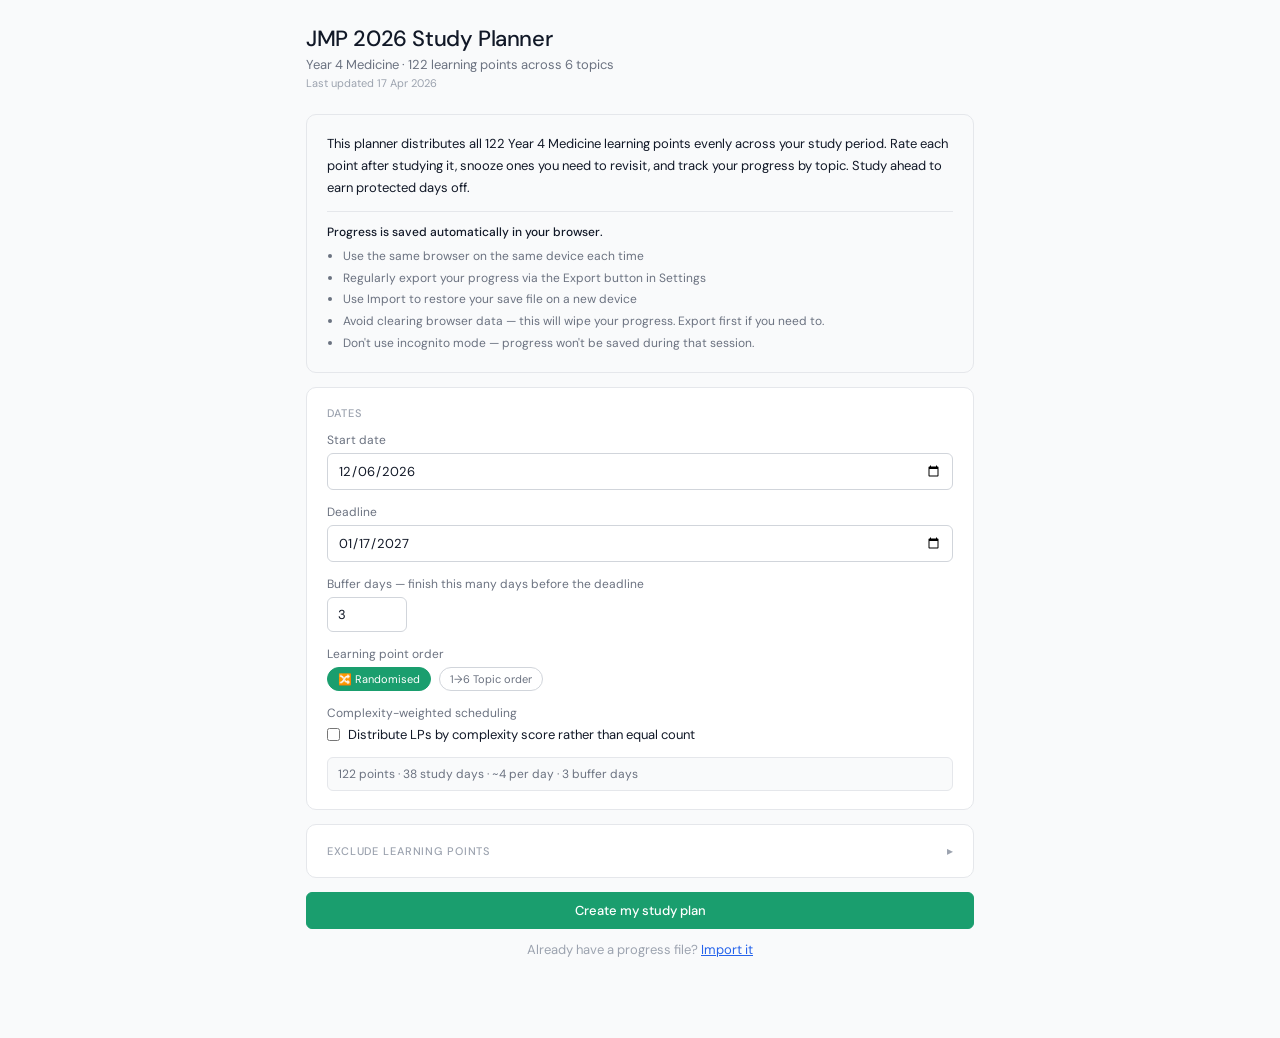
==== commit bd893163: "Add files via upload" ====
--- a/index.html
+++ b/index.html
@@ -3,6 +3,7 @@
 <head>
 <meta charset="UTF-8"/>
 <meta name="viewport" content="width=device-width, initial-scale=1.0"/>
+<meta http-equiv="Cache-Control" content="no-cache"/>
 <title>JMP 2026 Study Planner</title>
 <link href="https://fonts.googleapis.com/css2?family=DM+Sans:wght@300;400;500&family=DM+Mono:wght@400;500&display=swap" rel="stylesheet"/>
 <style>
@@ -514,9 +515,19 @@
     </div>`;
   }).join('');
 
-  return `<div class="header"><div class="header-title">JMP 2026 Study Planner</div><div class="header-sub">Year 4 Medicine · ${ALL_LPS.length} learning points across 6 topics</div></div>
+  return `<div class="header"><div class="header-title">JMP 2026 Study Planner</div><div class="header-sub">Year 4 Medicine · ${ALL_LPS.length} learning points across 6 topics</div><div style="font-size:11px;color:var(--gray-400);margin-top:3px">Last updated 17 Apr 2026</div></div>
   <div class="card" style="background:var(--gray-50)">
-    <p style="font-size:13px;color:var(--gray-600);line-height:1.7;margin:0">This planner distributes all ${ALL_LPS.length} Year 4 Medicine learning points evenly across your study period. Rate each point after studying it, snooze ones you need to revisit, and track your progress by topic. Study ahead to earn protected days off.</p>
+    <p style="font-size:13px;color:var(--gray-600);line-height:1.7;margin:0 0 12px">This planner distributes all ${ALL_LPS.length} Year 4 Medicine learning points evenly across your study period. Rate each point after studying it, snooze ones you need to revisit, and track your progress by topic. Study ahead to earn protected days off.</p>
+    <div style="border-top:1px solid var(--gray-200);padding-top:12px">
+      <div style="font-size:12px;font-weight:500;color:var(--gray-600);margin-bottom:6px">Progress is saved automatically in your browser.</div>
+      <ul style="font-size:12px;color:var(--gray-500);line-height:1.8;margin:0;padding-left:16px">
+        <li>Use the same browser on the same device each time</li>
+        <li>Regularly export your progress via the Export button in Settings</li>
+        <li>Use Import to restore your save file on a new device</li>
+        <li>Avoid clearing browser data — this will wipe your progress. Export first if you need to.</li>
+        <li>Don't use incognito mode — progress won't be saved during that session.</li>
+      </ul>
+    </div>
   </div>
   <div class="card"><div class="card-title">Dates</div>
     <div class="form-row"><label>Start date</label><input type="date" id="iS" value="${today}" oninput="upPrev()"/></div>
@@ -2048,6 +2059,12 @@
     </div>
     <div id="import-msg" style="margin-top:10px;font-size:12px;display:none"></div>
   </div>
+  <div class="card"><div class="card-title">About</div>
+    <div style="font-size:13px;color:var(--gray-500);line-height:1.8">
+      <div>JMP 2026 Study Planner</div>
+      <div style="font-size:12px;color:var(--gray-400)">Last updated: 17 Apr 2026</div>
+    </div>
+  </div>
   <div class="card"><div class="card-title">Danger zone</div><button class="btn danger" onclick="resetPlan()">Reset and start over</button></div>`;
 }
 
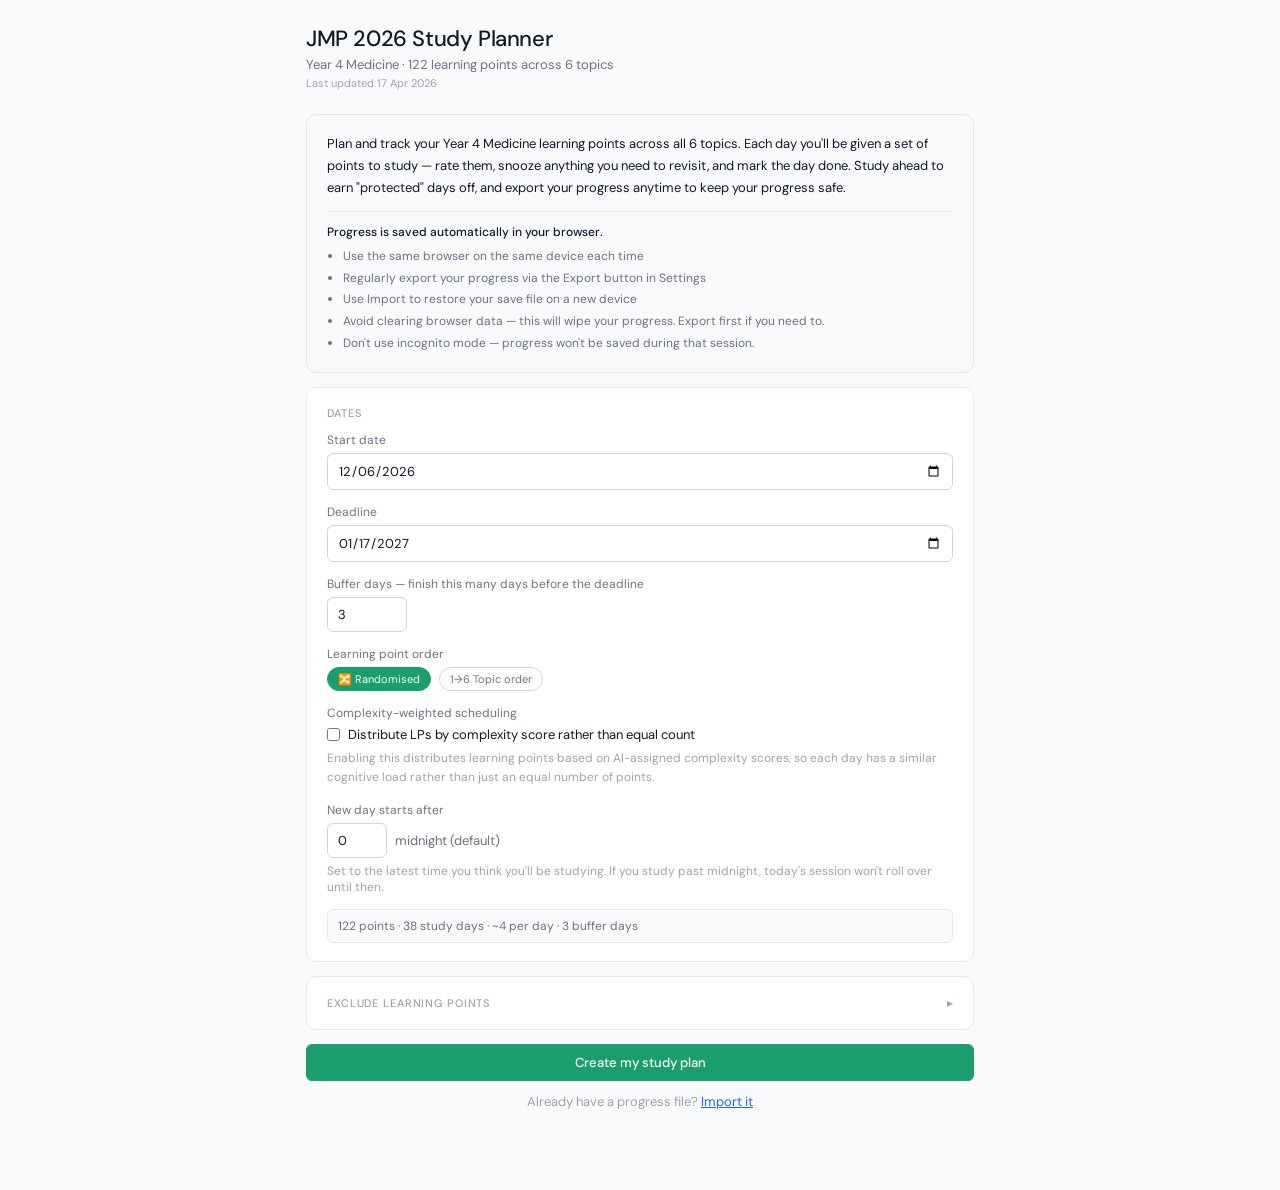
==== commit 33cd8761: "Add files via upload added 'export notes summary' feature. fixed a few bugs on notes" ====
--- a/index.html
+++ b/index.html
@@ -16,7 +16,7 @@
 .header-sub{font-size:13px;color:var(--gray-500);margin-top:3px}
 .card{background:#fff;border:1px solid var(--gray-200);border-radius:var(--radius);padding:18px 20px;margin-bottom:14px}
 .card-title{font-size:11px;font-weight:500;text-transform:uppercase;letter-spacing:.08em;color:var(--gray-400);margin-bottom:12px}
-.tabs{display:flex;border-bottom:1px solid var(--gray-200);margin-bottom:20px;overflow-x:auto}
+.tabs{display:flex;border-bottom:1px solid var(--gray-200);margin-bottom:20px;overflow-x:visible}
 .tab{padding:8px 13px;font-size:13px;cursor:pointer;color:var(--gray-500);border-bottom:2px solid transparent;margin-bottom:-1px;font-family:'DM Sans',sans-serif;background:none;border-top:none;border-left:none;border-right:none;white-space:nowrap}
 .tab.active{color:var(--green);border-bottom-color:var(--green);font-weight:500}
 .btn{display:inline-flex;align-items:center;justify-content:center;gap:6px;padding:9px 18px;border-radius:var(--radius-sm);border:1px solid var(--gray-300);background:#fff;color:var(--gray-700);font-size:13px;font-family:'DM Sans',sans-serif;cursor:pointer;transition:all .15s;font-weight:400}
@@ -116,6 +116,7 @@
 .ar-title{color:var(--gray-700)}
 .ar-link{display:inline-flex;align-items:center;gap:4px;font-size:11px;color:var(--amber-dark);margin-top:4px;text-decoration:none}
 .ar-link:hover{text-decoration:underline}
+@keyframes pulse-border{0%,100%{border-color:rgba(26,158,110,.3);}50%{border-color:rgba(26,158,110,1);}}
 </style>
 </head>
 <body>
@@ -450,7 +451,7 @@
 function render(){
   const app=document.getElementById('app');
   if(!state){app.innerHTML=renderSetup();upPrev();return;}
-  const tabs=['Dashboard','Study','Progress','History','Calendar','Notes','Settings'];
+  const tabs=['Dashboard','Study','Calendar','Progress','History','Notes','Settings'];
   const modal=state.viewingDay?renderViewModal():state.pendingResolve?renderResolvePopup():'';
   app.innerHTML=`${modal}<div class="header"><div class="header-title">JMP 2026 Study Planner</div><div class="header-sub">Year 4 Medicine · ${state.allLPs.length} learning points</div></div>
   <div class="tabs">${tabs.map(t=>`<button class="tab${activeTab===t?' active':''}" onclick="sw('${t}')">${t}</button>`).join('')}</div>
@@ -500,6 +501,7 @@
   lpComplexityMode=false;
   lpExcluded.clear();
   lpOrder='random';
+  lpOwlHours=0;
   const today=dsNow(),dead=ds(addDays(new Date(),42));
 
   const tnames=['T1: Cardiovascular & Respiratory','T2: Gastroenterology & Renal','T3: Neurology, Endocrinology & Diabetes','T4: Rheumatology, Older Person\'s Health & Palliative Care','T5: Infectious Disease, Sexual Health & Dermatology','T6: Oncology & Haematology'];
@@ -517,7 +519,7 @@
 
   return `<div class="header"><div class="header-title">JMP 2026 Study Planner</div><div class="header-sub">Year 4 Medicine · ${ALL_LPS.length} learning points across 6 topics</div><div style="font-size:11px;color:var(--gray-400);margin-top:3px">Last updated 17 Apr 2026</div></div>
   <div class="card" style="background:var(--gray-50)">
-    <p style="font-size:13px;color:var(--gray-600);line-height:1.7;margin:0 0 12px">This planner distributes all ${ALL_LPS.length} Year 4 Medicine learning points evenly across your study period. Rate each point after studying it, snooze ones you need to revisit, and track your progress by topic. Study ahead to earn protected days off.</p>
+    <p style="font-size:13px;color:var(--gray-600);line-height:1.7;margin:0 0 12px">Plan and track your Year 4 Medicine learning points across all 6 topics. Each day you'll be given a set of points to study — rate them, snooze anything you need to revisit, and mark the day done. Study ahead to earn "protected" days off, and export your progress anytime to keep your progress safe.</p>
     <div style="border-top:1px solid var(--gray-200);padding-top:12px">
       <div style="font-size:12px;font-weight:500;color:var(--gray-600);margin-bottom:6px">Progress is saved automatically in your browser.</div>
       <ul style="font-size:12px;color:var(--gray-500);line-height:1.8;margin:0;padding-left:16px">
@@ -544,6 +546,14 @@
         <input type="checkbox" id="iCmx" onchange="lpComplexityMode=this.checked"/>
         Distribute LPs by complexity score rather than equal count
       </label>
+      <div style="font-size:12px;color:var(--gray-400);margin-top:6px;line-height:1.6">Enabling this distributes learning points based on AI-assigned complexity scores, so each day has a similar cognitive load rather than just an equal number of points.</div>
+    </div>
+    <div class="form-row"><label>New day starts after</label>
+      <div style="display:flex;align-items:center;gap:8px;margin-top:4px">
+        <input type="number" id="iOwl" value="0" min="0" max="6" style="width:60px" oninput="updSetupOwl(this.value)"/>
+        <span style="font-size:13px;color:var(--gray-500)" id="iOwlDesc">midnight (default)</span>
+      </div>
+      <div style="font-size:12px;color:var(--gray-400);margin-top:5px">Set to the latest time you think you'll be studying. If you study past midnight, today's session won't roll over until then.</div>
     </div>
     <div id="pv"></div></div>
   <div class="card">
@@ -572,7 +582,14 @@
 
 let lpOrder='random';
 let lpComplexityMode=false;
+let lpOwlHours=0;
 const lpExcluded=new Set();
+
+function updSetupOwl(v){
+  lpOwlHours=Math.min(6,Math.max(0,parseInt(v)||0));
+  const desc=document.getElementById('iOwlDesc');
+  if(desc) desc.textContent=lpOwlHours===0?'midnight (default)':`${lpOwlHours}:00 AM`;
+}
 
 function setOrder(o,el){
   lpOrder=o;
@@ -640,10 +657,11 @@
     const excludedLps=allTopicLps.filter(l=>lpExcluded.has(l.id));
     excludedLps.forEach(l=>mastery[l.id]=3);
   }
-  state={startDate:s,deadline:d,bufferDays:b,lpOrder,complexityMode:lpComplexityMode,allLPs:allTopicLps,days:sched,mastery,snoozed:{},excludedIds:[...lpExcluded]};
+  state={startDate:s,deadline:d,bufferDays:b,lpOrder,complexityMode:lpComplexityMode,nightOwlHours:lpOwlHours,allLPs:allTopicLps,days:sched,mastery,snoozed:{},excludedIds:[...lpExcluded]};
   lpIntegrityCheck(state);
   activeTab='Dashboard';
   save(state);render();
+  window.scrollTo(0,0);
 }
 
 function getSnoozedIds(){
@@ -756,7 +774,7 @@
   } else if(!dayObj.completed){
     ctaHtml+=box(`sw('Study')`,'var(--green)','#fff','var(--green-dark)','Today\'s session',
       `${activeLpCount(dayObj)} learning point${activeLpCount(dayObj)!==1?'s':''} to cover`,
-      `<span style="font-size:20px;color:var(--green)">→</span>`);
+      `<span style="font-size:20px;color:var(--green)">→</span>`,'pointer',';animation:pulse-border 2.5s ease-in-out infinite');
   }
 
   // Active specific-date session (aheadDate set right now)
@@ -778,7 +796,7 @@
       const pts=activeLpCount(nextStudy)+returning;
       ctaHtml+=box(`startStudyAhead('${nextStudy.date}')`,'var(--gray-300)','#fff','var(--gray-400)',
         'Study ahead — optional',`${fmt(nextStudy.date)} · ${pts} point${pts!==1?'s':''}`,
-        `<span style="font-size:20px;color:var(--gray-300)">→</span>`,'pointer',';border-style:dashed');
+        `<div style="display:flex;flex-direction:column;align-items:flex-end;gap:6px"><span style="font-size:20px;color:var(--gray-300)">→</span><span onclick="event.stopPropagation();sw('Calendar')" onmouseover="this.style.color='var(--gray-700)';this.style.background='var(--gray-100)';event.stopPropagation()" onmouseout="this.style.color='var(--gray-400)';this.style.background='transparent'" style="font-size:11px;color:var(--gray-400);text-decoration:underline;cursor:pointer;white-space:nowrap;padding:2px 6px;border-radius:4px;transition:all .15s">Choose a specific date</span></div>`,'pointer',';border-style:dashed');
     }
   }
 
@@ -1168,18 +1186,78 @@
       <span style="display:inline-block;width:7px;height:7px;border-radius:50%;background:${TL_DOT[v]};vertical-align:middle;margin-right:3px"></span>${TL_LABEL[v]}</button>`;
   }).join('');
 
+  // Print settings variables — must be declared before filterBar
+  const printSettingsOpen=state.notesPrintSettingsOpen||false;
+  const printTopics=state.notesPrintTopics||[1,2,3,4,5,6];
+  const printMastery=state.notesPrintMastery||[0,1,2,3];
+  const printImages=state.notesPrintImages!==false;
+  const printSort=state.notesPrintSort||'topic';
+  const TL_DOT2={0:'#9ca3af',1:'var(--red)',2:'var(--amber)',3:'var(--green)'};
+  const TL_LABEL2={0:'Unrated',1:'Needs work',2:'Getting there',3:'Confident'};
+
+  const topicChips=[1,2,3,4,5,6].map(t=>{
+    const on=(printTopics||[]).includes(t);
+    return`<button onclick="(function(){if(!state.notesPrintTopics)state.notesPrintTopics=[1,2,3,4,5,6];const i=state.notesPrintTopics.indexOf(${t});if(i>-1)state.notesPrintTopics.splice(i,1);else state.notesPrintTopics.push(${t});save(state);rerender()})()" style="font-size:11px;padding:3px 10px;border-radius:20px;border:1.5px solid ${on?'var(--gray-700)':'var(--gray-200)'};background:${on?'var(--gray-900)':'#fff'};color:${on?'#fff':'var(--gray-500)'};cursor:pointer;font-family:inherit">T${t}</button>`;
+  }).join('');
+
+  const masteryChips2=[0,1,2,3].map(v=>{
+    const on=(printMastery||[]).includes(v);
+    return`<button onclick="(function(){if(!state.notesPrintMastery)state.notesPrintMastery=[0,1,2,3];const i=state.notesPrintMastery.indexOf(${v});if(i>-1)state.notesPrintMastery.splice(i,1);else state.notesPrintMastery.push(${v});save(state);rerender()})()" style="font-size:11px;padding:3px 10px;border-radius:20px;border:1.5px solid ${on?TL_DOT2[v]:'var(--gray-200)'};background:${on?(v===0?'var(--gray-100)':v===1?'var(--red-light)':v===2?'var(--amber-light)':'var(--green-light)'):'#fff'};color:${on?(v===0?'var(--gray-600)':v===1?'var(--red-dark)':v===2?'var(--amber-dark)':'var(--green-dark)'):'var(--gray-500)'};cursor:pointer;font-family:inherit">
+      <span style="display:inline-block;width:7px;height:7px;border-radius:50%;background:${TL_DOT2[v]};vertical-align:middle;margin-right:3px"></span>${TL_LABEL2[v]}</button>`;
+  }).join('');
+
+  const sortChips=['topic','mastery'].map(s=>{
+    const on=printSort===s;
+    return`<button onclick="state.notesPrintSort='${s}';save(state);rerender()" style="font-size:11px;padding:3px 10px;border-radius:20px;border:1.5px solid ${on?'var(--gray-700)':'var(--gray-200)'};background:${on?'var(--gray-900)':'#fff'};color:${on?'#fff':'var(--gray-500)'};cursor:pointer;font-family:inherit">${s==='topic'?'By topic':'By mastery'}</button>`;
+  }).join('');
+
   const filterBar=`<div style="margin-bottom:14px">
-    <div style="display:flex;gap:6px;flex-wrap:wrap;align-items:center;margin-bottom:8px">
-      <span style="font-size:11px;color:var(--gray-400)">Sort:</span>
-      ${btn('By topic','topic')}
-      ${btn('By mastery','mastery')}
-      ${btn('Images only','images')}
+    <div style="display:flex;gap:6px;flex-wrap:wrap;align-items:center;margin-bottom:8px;justify-content:space-between">
+      <div style="display:flex;gap:6px;flex-wrap:wrap;align-items:center">
+        <span style="font-size:11px;color:var(--gray-400)">Sort:</span>
+        ${btn('By topic','topic')}
+        ${btn('By mastery','mastery')}
+        ${btn('Images only','images')}
+      </div>
+      <div style="display:flex;align-items:center;gap:10px">
+        <a onclick="state.notesPrintSettingsOpen=!state.notesPrintSettingsOpen;save(state);rerender()" style="font-size:12px;color:var(--gray-400);cursor:pointer;text-decoration:underline;user-select:none">${printSettingsOpen?'Hide print settings':'Print settings'}</a>
+        <button class="btn primary" onclick="exportNotesPDF()" style="font-size:12px;padding:5px 12px">🖨 Print Summary</button>
+      </div>
     </div>
     <div style="display:flex;gap:6px;flex-wrap:wrap;align-items:center">
       <span style="font-size:11px;color:var(--gray-400)">Filter:</span>
       ${masteryChips}
       ${notesMastery.length?`<button onclick="state.notesMastery=[];save(state);rerender()" style="font-size:11px;padding:3px 10px;border-radius:20px;border:1px solid var(--gray-200);background:#fff;color:var(--gray-400);cursor:pointer;font-family:inherit">✕ Clear</button>`:''}
     </div>
+    ${printSettingsOpen?`<div class="card" style="margin-top:10px;background:var(--gray-50)">
+      <div style="display:flex;flex-direction:column;gap:12px">
+        <div>
+          <div style="font-size:11px;color:var(--gray-400);margin-bottom:5px">Topics</div>
+          <div style="display:flex;gap:5px;flex-wrap:wrap">${topicChips}
+            <button onclick="state.notesPrintTopics=[1,2,3,4,5,6];save(state);rerender()" style="font-size:11px;padding:3px 10px;border-radius:20px;border:1px solid var(--gray-200);background:#fff;color:var(--gray-400);cursor:pointer;font-family:inherit">All</button>
+          </div>
+        </div>
+        <div>
+          <div style="font-size:11px;color:var(--gray-400);margin-bottom:5px">Mastery</div>
+          <div style="display:flex;gap:5px;flex-wrap:wrap">${masteryChips2}
+            <button onclick="state.notesPrintMastery=[0,1,2,3];save(state);rerender()" style="font-size:11px;padding:3px 10px;border-radius:20px;border:1px solid var(--gray-200);background:#fff;color:var(--gray-400);cursor:pointer;font-family:inherit">All</button>
+          </div>
+        </div>
+        <div style="display:flex;gap:20px;align-items:flex-start;flex-wrap:wrap">
+          <div>
+            <div style="font-size:11px;color:var(--gray-400);margin-bottom:5px">Sort</div>
+            <div style="display:flex;gap:5px">${sortChips}</div>
+          </div>
+          <div>
+            <div style="font-size:11px;color:var(--gray-400);margin-bottom:5px">Images</div>
+            <label style="display:flex;align-items:center;gap:6px;cursor:pointer;font-size:12px;color:var(--gray-600)">
+              <input type="checkbox" ${printImages?'checked':''} onchange="state.notesPrintImages=this.checked;save(state)"/>
+              Include images
+            </label>
+          </div>
+        </div>
+      </div>
+    </div>`:''}
   </div>`;
 
   // Get LP entries with notes
@@ -1256,8 +1334,9 @@
         </label>
         ${n.images&&n.images.length?`<span style="font-size:11px;color:var(--gray-400)">${n.images.length} image${n.images.length!==1?'s':''}</span>`:''}
       </div>
+      ${n.images&&n.images.length?`<div style="display:flex;flex-wrap:wrap;gap:6px;margin-top:6px">${n.images.map((img,idx)=>`<div style="position:relative"><img src="${img}" style="width:100px;height:75px;object-fit:cover;border-radius:4px;border:1px solid var(--gray-200)"/><button onclick="removeNoteImage(${lp.id},${idx})" style="position:absolute;top:2px;right:2px;background:rgba(0,0,0,.5);color:#fff;border:none;border-radius:50%;width:16px;height:16px;font-size:9px;cursor:pointer;line-height:1;padding:0">✕</button></div>`).join('')}</div>`:''}
     </div>
-    ${n.images&&n.images.length?`<div style="display:flex;flex-wrap:wrap;gap:6px;margin-top:6px">${n.images.map((img,idx)=>`<div style="position:relative"><img src="${img}" style="width:100px;height:75px;object-fit:cover;border-radius:4px;border:1px solid var(--gray-200);cursor:pointer" onclick="openNoteImage('${img}')"/><button onclick="removeNoteImage(${lp.id},${idx})" style="position:absolute;top:2px;right:2px;background:rgba(0,0,0,.5);color:#fff;border:none;border-radius:50%;width:16px;height:16px;font-size:9px;cursor:pointer;line-height:1;padding:0">✕</button></div>`).join('')}</div>`:''}
+    ${n.images&&n.images.length?`<div style="display:flex;flex-wrap:wrap;gap:6px;margin-top:6px">${n.images.map(img=>`<img src="${img}" style="width:100px;height:75px;object-fit:cover;border-radius:4px;border:1px solid var(--gray-200);cursor:pointer" onclick="openNoteImage('${img}')"/>`).join('')}</div>`:''}
   </div>`;
 }
 
@@ -1978,7 +2057,15 @@
     }
   }
 
-  return`<div class="card"><div class="card-title">Buffer days</div>
+  return`<div class="card"><div class="card-title">Deadline</div>
+    <div style="font-size:13px;color:var(--gray-500);margin-bottom:12px;line-height:1.6">Change your exam or submission deadline. This will redistribute your remaining learning points across the updated schedule.</div>
+    <div style="display:flex;align-items:center;gap:10px;margin-bottom:8px">
+      <input type="date" id="dlInput" value="${state.deadline}" oninput="updDeadline()"/>
+    </div>
+    <div id="dlInfo" style="font-size:12px;color:var(--gray-400);margin-bottom:10px">${fmt(state.deadline)}</div>
+    <button id="applyDlBtn" class="btn sm" onclick="applyDeadline()" style="display:none">Apply changes</button>
+  </div>
+  <div class="card"><div class="card-title">Buffer days</div>
     <div style="font-size:13px;color:var(--gray-500);margin-bottom:12px;line-height:1.6">Finish this many days before the deadline. Changing this will redistribute your remaining learning points.</div>
     <div style="display:flex;align-items:center;gap:10px;margin-bottom:8px">
       <input type="number" id="be" value="${state.bufferDays}" min="0" max="90" style="width:80px" oninput="updBuf()"/>
@@ -2164,11 +2251,110 @@
       save(state);
       activeTab='Dashboard';
       render();
+      window.scrollTo(0,0);
     }catch(err){
       if(msg){msg.style.display='';msg.style.color='var(--red-dark)';msg.textContent='✕ Import failed: '+err.message;}
     }
   };
   reader.readAsText(file);
+}
+
+function exportNotesPDF(){
+  const notes=state.notes||{};
+  const TL_COLOR={0:'#9ca3af',1:'#dc2626',2:'#d97706',3:'#16a34a'};
+  const TL_LABEL={0:'Unrated',1:'Needs work',2:'Getting there',3:'Confident'};
+  const TNAMES_SHORT=['T1: Cardiovascular & Respiratory','T2: Gastroenterology & Renal','T3: Neurology, Endocrinology & Diabetes','T4: Rheumatology, Older Person\'s Health & Palliative Care','T5: Infectious Disease, Sexual Health & Dermatology','T6: Oncology & Haematology'];
+
+  const printTopics=state.notesPrintTopics||[1,2,3,4,5,6];
+  const printMastery=state.notesPrintMastery||[0,1,2,3];
+  const printImages=state.notesPrintImages!==false;
+  const printSort=state.notesPrintSort||'topic';
+
+  const noteEntries=state.allLPs.filter(lp=>{
+    const n=notes[lp.id];
+    if(!n||(!n.text&&!(n.images&&n.images.length))) return false;
+    if(!printTopics.includes(lp.topic)) return false;
+    if(!printMastery.includes(getMastery(lp.id))) return false;
+    return true;
+  });
+
+  if(!noteEntries.length){
+    const msg=document.getElementById('import-msg');
+    if(msg){msg.style.display='';msg.style.color='var(--amber-dark)';msg.textContent='No notes match the selected filters.';}
+    return;
+  }
+
+  const noteCount=noteEntries.length;
+  const topicSet=new Set(noteEntries.map(l=>l.topic));
+  const exportDate=new Date().toLocaleDateString('en-AU',{day:'numeric',month:'short',year:'numeric'});
+
+  let bodyHtml='';
+  if(printSort==='mastery'){
+    [3,2,1,0].forEach(mv=>{
+      const group=noteEntries.filter(lp=>getMastery(lp.id)===mv);
+      if(!group.length) return;
+      bodyHtml+=`<div class="topic-section"><div class="topic-heading"><span class="mastery-dot" style="background:${TL_COLOR[mv]}"></span>${TL_LABEL[mv]}</div>`;
+      group.forEach(lp=>{bodyHtml+=lpNoteHtml(lp,notes,TL_COLOR,TL_LABEL,printImages);});
+      bodyHtml+='</div>';
+    });
+  } else {
+    TNAMES_SHORT.forEach((tname,ti)=>{
+      const t=ti+1;
+      const topicLps=noteEntries.filter(lp=>lp.topic===t);
+      if(!topicLps.length) return;
+      bodyHtml+=`<div class="topic-section"><div class="topic-heading">${tname}</div>`;
+      topicLps.forEach(lp=>{bodyHtml+=lpNoteHtml(lp,notes,TL_COLOR,TL_LABEL,printImages);});
+      bodyHtml+='</div>';
+    });
+  }
+
+  const html=`<!DOCTYPE html><html><head><meta charset="UTF-8"/>
+  <title>JMP 2026 Study Notes</title>
+  <style>
+    *{box-sizing:border-box;margin:0;padding:0}
+    body{background:#fff;font-family:Georgia,serif;color:#1a1a1a;padding:40px 48px;max-width:800px;margin:0 auto}
+    .page-header{display:flex;justify-content:space-between;align-items:center;border-bottom:1px solid #e5e7eb;padding-bottom:10px;margin-bottom:24px}
+    .page-meta{font-size:11px;color:#aaa;font-family:Arial,sans-serif}
+    .topic-section{margin-bottom:24px}
+    .topic-heading{font-size:11px;font-weight:700;text-transform:uppercase;letter-spacing:.12em;color:#888;font-family:Arial,sans-serif;margin-bottom:12px;padding-bottom:6px;border-bottom:1px solid #e5e7eb;display:flex;align-items:center;gap:6px}
+    .lp-block{margin-bottom:20px;padding-bottom:20px;border-bottom:1px solid #f3f4f6;page-break-inside:avoid}
+    .lp-block:last-child{border-bottom:none}
+    .lp-text{font-size:12px;font-weight:700;color:#1a1a1a;line-height:1.5;margin-bottom:3px;font-family:Arial,sans-serif}
+    .lp-meta{font-size:10px;color:#aaa;margin-bottom:8px;font-family:Arial,sans-serif;display:flex;align-items:center;gap:6px}
+    .mastery-dot{width:7px;height:7px;border-radius:50%;display:inline-block;flex-shrink:0}
+    .note-text{font-size:13px;color:#333;line-height:1.75;white-space:pre-wrap;font-family:Georgia,serif}
+    .img-row{display:flex;gap:10px;flex-wrap:wrap;margin-top:10px}
+    .img-thumb{width:calc(50% - 5px);max-width:280px;max-height:200px;object-fit:contain;border:1px solid #e5e7eb;border-radius:4px}
+    .footer{margin-top:32px;padding-top:12px;border-top:1px solid #e5e7eb;display:flex;justify-content:space-between;font-size:10px;color:#bbb;font-family:Arial,sans-serif}
+    @media print{body{padding:20px 30px}.lp-block{page-break-inside:avoid}.page-header{position:running(header)}}
+  </style>
+  </head><body>
+  <div class="page-header">
+    <div class="page-meta">JMP 2026 Study Notes &nbsp;·&nbsp; Year 4 Medicine &nbsp;·&nbsp; Exported ${exportDate}</div>
+  </div>
+  ${bodyHtml}
+  <div class="footer"><span>JMP 2026 Study Planner</span><span>Exported ${exportDate} &nbsp;·&nbsp; ${noteCount} note${noteCount!==1?'s':''}</span></div>
+  <script>window.onload=()=>window.print()<\/script>
+  </body></html>`;
+
+  const w=window.open('','_blank');
+  if(w){w.document.write(html);w.document.close();}
+}
+
+function lpNoteHtml(lp,notes,TL_COLOR,TL_LABEL,printImages){
+  const n=notes[lp.id];
+  const m=getMastery(lp.id);
+  const imagesHtml=printImages&&n.images&&n.images.length
+    ?`<div class="img-row">${n.images.map(img=>`<img src="${img}" class="img-thumb"/>`).join('')}</div>`:'';
+  return`<div class="lp-block">
+    <div class="lp-text">${lp.text}</div>
+    <div class="lp-meta">
+      <span class="mastery-dot" style="background:${TL_COLOR[m]}"></span>
+      <span>${TL_LABEL[m]} &middot; ${COLS[lp.col]}</span>
+    </div>
+    ${n.text?`<div class="note-text">${n.text.replace(/&/g,'&amp;').replace(/</g,'&lt;').replace(/>/g,'&gt;')}</div>`:''}
+    ${imagesHtml}
+  </div>`;
 }
 
 function exportNotes(){
@@ -2254,6 +2440,54 @@
   state.nightOwlHours=v;
   save(state);rerender();
 }
+function updDeadline(){
+  const v=document.getElementById('dlInput')?.value;
+  const info=document.getElementById('dlInfo');
+  const btn=document.getElementById('applyDlBtn');
+  if(!v){return;}
+  if(info) info.textContent=v===state.deadline?fmt(v):`${fmt(v)} — was ${fmt(state.deadline)}`;
+  if(btn) btn.style.display=v!==state.deadline?'':'none';
+}
+function applyDeadline(){
+  const v=document.getElementById('dlInput')?.value;
+  if(!v||v===state.deadline){rerender();return;}
+  const today=dsNow();
+  if(v<=today){
+    alert('Deadline must be after today.');
+    document.getElementById('dlInput').value=state.deadline;
+    return;
+  }
+  if(v<=state.startDate){
+    alert('Deadline must be after your start date ('+fmt(state.startDate)+').');
+    document.getElementById('dlInput').value=state.deadline;
+    return;
+  }
+  // Check if moving deadline earlier is drastic
+  const oldDays=diffDays(pd(today),pd(state.deadline));
+  const newDays=diffDays(pd(today),pd(v));
+  const isEarlier=v<state.deadline;
+  const msg=isEarlier
+    ?`Move deadline earlier to ${fmt(v)}? This compresses your remaining schedule — LPs will be redistributed across fewer days. Completed days are preserved.\n\nContinue?`
+    :`Move deadline later to ${fmt(v)}? LPs will be spread across more days. Completed days are preserved.\n\nContinue?`;
+  if(!confirm(msg)){document.getElementById('dlInput').value=state.deadline;return;}
+  // Clamp buffer days if needed
+  const minDays=diffDays(pd(today),pd(v))-1;
+  if(state.bufferDays>=minDays){
+    state.bufferDays=Math.max(0,minDays-1);
+    alert(`Buffer days reduced to ${state.bufferDays} to fit the new deadline.`);
+  }
+  // Clear any snoozed LPs with return dates past the new deadline
+  Object.entries(state.snoozed||{}).forEach(([id,s])=>{
+    const r=typeof s==='string'?s:s.returnDate;
+    if(r>v) delete state.snoozed[id];
+  });
+  state.deadline=v;
+  recalc(state);
+  lpIntegrityCheck(state);
+  save(state);
+  rerender();
+}
+
 function updBuf(){
   const v=parseInt(document.getElementById('be').value)||0;
   const te=addDays(pd(state.deadline),-v-1);
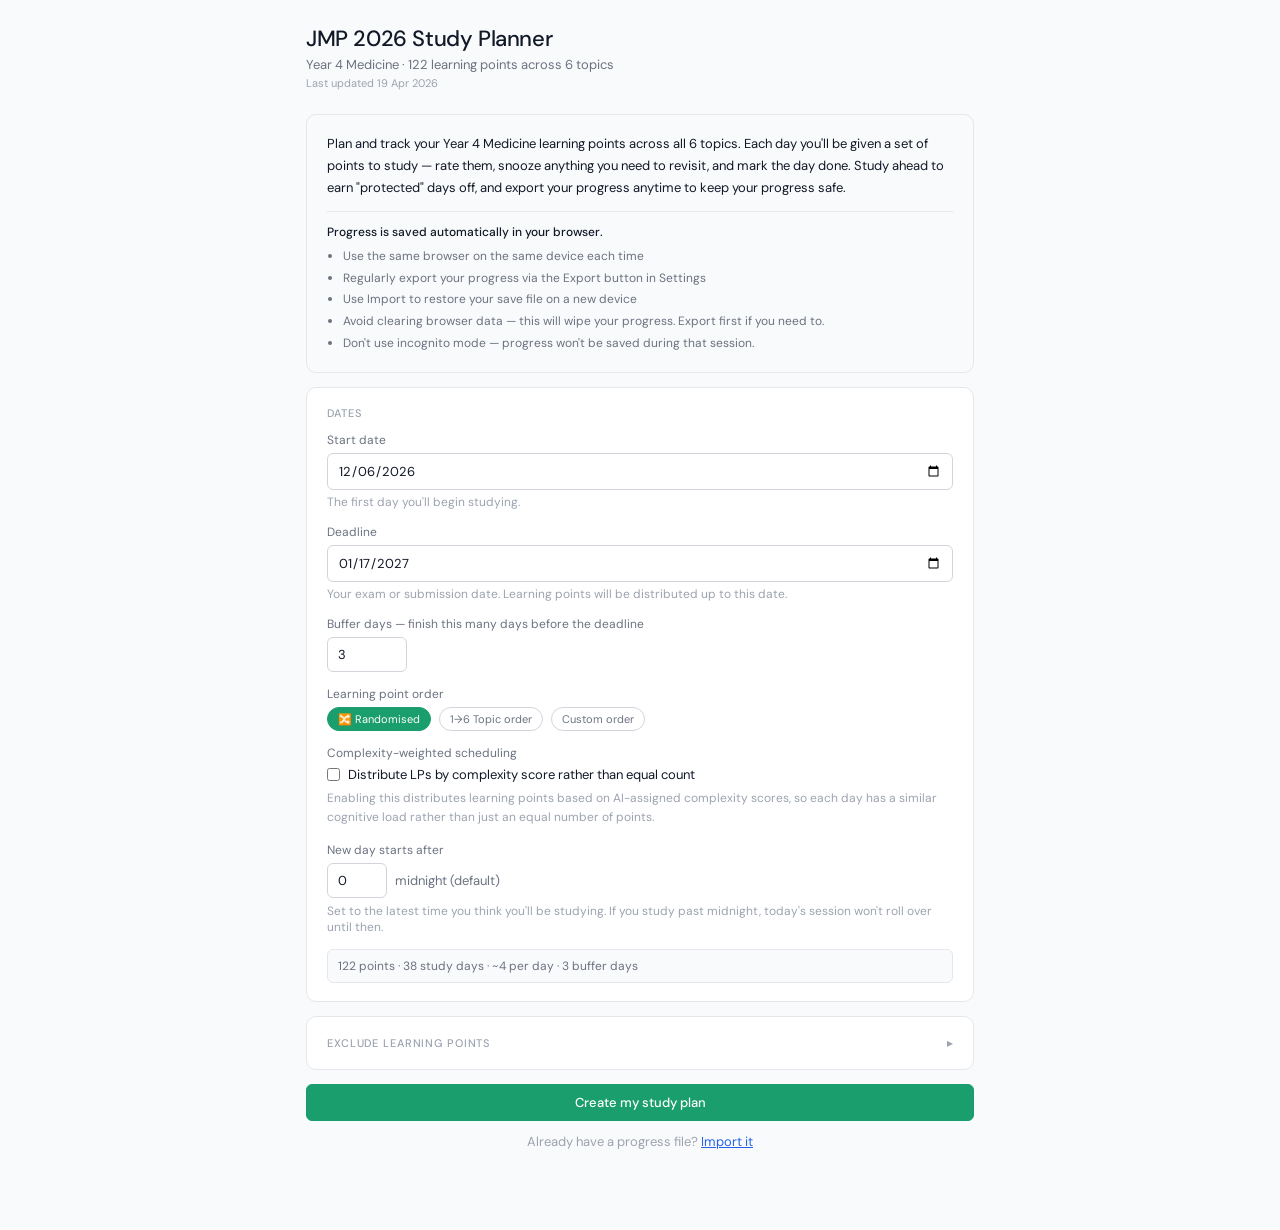
==== commit 0e6ab573: "Split planner into index.html + style.css + app.js - index.html reduced to a 16-line shell that load" ====
--- a/index.html
+++ b/index.html
@@ -5,2563 +5,12 @@
 <meta name="viewport" content="width=device-width, initial-scale=1.0"/>
 <meta http-equiv="Cache-Control" content="no-cache"/>
 <title>JMP 2026 Study Planner</title>
+<link rel="icon" type="image/svg+xml" href="data:image/svg+xml,<svg xmlns='http://www.w3.org/2000/svg' viewBox='0 0 32 32'><rect width='32' height='32' rx='8' fill='%231a6b4a'/><path d='M16 5 C16 5 21 9 22 14 C23 18 20 20.5 19 21.5 C18.5 18.5 17 17 16 16 C17 14 17 11 15 9 C14 12 13 15 12 17 C10 19.5 9 21.5 9 23 C9 26 12 28 16 28 C20 28 23 26 23 23 C23 18 19 11 16 5Z' fill='white' opacity='0.9'/><path d='M16 17 C16 17 18 19 18 21.5 C18 23.5 17 25 16 25.5 C15 25 14 23.5 14 21.5 C14 19 16 17 16 17Z' fill='%231a6b4a' opacity='0.5'/></svg>"/>
 <link href="https://fonts.googleapis.com/css2?family=DM+Sans:wght@300;400;500&family=DM+Mono:wght@400;500&display=swap" rel="stylesheet"/>
-<style>
-:root{--green:#1a9e6e;--green-light:#e6f7f1;--green-dark:#0f6147;--amber:#d97706;--amber-light:#fef3c7;--amber-dark:#92400e;--red:#dc2626;--red-light:#fee2e2;--red-dark:#991b1b;--blue:#2563eb;--blue-light:#eff6ff;--gray-50:#f9fafb;--gray-100:#f3f4f6;--gray-200:#e5e7eb;--gray-300:#d1d5db;--gray-400:#9ca3af;--gray-500:#6b7280;--gray-700:#374151;--gray-900:#111827;--radius:10px;--radius-sm:6px}
-*{box-sizing:border-box;margin:0;padding:0}
-body{font-family:'DM Sans',sans-serif;background:var(--gray-50);color:var(--gray-900);min-height:100vh;font-size:14px}
-.app{max-width:700px;margin:0 auto;padding:24px 16px 80px}
-.header{margin-bottom:24px}
-.header-title{font-size:22px;font-weight:500;letter-spacing:-0.4px}
-.header-sub{font-size:13px;color:var(--gray-500);margin-top:3px}
-.card{background:#fff;border:1px solid var(--gray-200);border-radius:var(--radius);padding:18px 20px;margin-bottom:14px}
-.card-title{font-size:11px;font-weight:500;text-transform:uppercase;letter-spacing:.08em;color:var(--gray-400);margin-bottom:12px}
-.tabs{display:flex;border-bottom:1px solid var(--gray-200);margin-bottom:20px;overflow-x:visible}
-.tab{padding:8px 13px;font-size:13px;cursor:pointer;color:var(--gray-500);border-bottom:2px solid transparent;margin-bottom:-1px;font-family:'DM Sans',sans-serif;background:none;border-top:none;border-left:none;border-right:none;white-space:nowrap}
-.tab.active{color:var(--green);border-bottom-color:var(--green);font-weight:500}
-.btn{display:inline-flex;align-items:center;justify-content:center;gap:6px;padding:9px 18px;border-radius:var(--radius-sm);border:1px solid var(--gray-300);background:#fff;color:var(--gray-700);font-size:13px;font-family:'DM Sans',sans-serif;cursor:pointer;transition:all .15s;font-weight:400}
-.btn:hover{background:var(--gray-50);border-color:var(--gray-400)}
-.btn.primary{background:var(--green);border-color:var(--green);color:#fff;font-weight:500}
-.btn.primary:hover{background:var(--green-dark)}
-.btn.danger{border-color:#fca5a5;color:var(--red)}
-.btn.danger:hover{background:var(--red-light)}
-.btn.full{width:100%}
-input[type=date],input[type=number]{border:1px solid var(--gray-300);border-radius:var(--radius-sm);padding:8px 10px;font-size:13px;font-family:'DM Sans',sans-serif;color:var(--gray-900);background:#fff;width:100%;transition:border-color .15s}
-input:focus{outline:none;border-color:var(--green)}
-.form-row{margin-bottom:14px}
-.form-row label{display:block;font-size:12px;color:var(--gray-500);margin-bottom:5px}
-.chips{display:flex;flex-wrap:wrap;gap:6px}
-.chip{font-size:11px;padding:4px 10px;border-radius:20px;border:1px solid var(--gray-300);cursor:pointer;color:var(--gray-500);background:#fff;font-family:'DM Sans',sans-serif;transition:all .15s}
-.chip.on{background:var(--green);border-color:var(--green);color:#fff}
-.alert{padding:10px 14px;border-radius:var(--radius-sm);font-size:13px;margin-bottom:12px;line-height:1.5}
-.alert.success{background:var(--green-light);color:var(--green-dark)}
-.alert.info{background:var(--blue-light);color:var(--blue)}
-.alert.warning{background:var(--amber-light);color:var(--amber-dark)}
-.alert.danger{background:var(--red-light);color:var(--red-dark)}
-.pbar-wrap{background:var(--gray-100);border-radius:4px;height:8px;overflow:hidden;margin:6px 0}
-.pbar-fill{height:100%;border-radius:4px;transition:width .4s}
-.seg-bar{display:flex;height:100%}
-.seg-g{background:var(--green);transition:width .4s}
-.seg-a{background:var(--amber);transition:width .4s}
-.seg-r{background:var(--red);transition:width .4s}
-.metrics{display:grid;grid-template-columns:repeat(3,1fr);gap:10px;margin-bottom:14px}
-.metric{background:var(--gray-50);border:1px solid var(--gray-200);border-radius:var(--radius-sm);padding:14px;transition:border-color .15s}
-.metric:hover{border-color:var(--gray-400)}
-.metric .val{font-size:24px;font-weight:500;font-family:'DM Mono',monospace}
-.metric .lbl{font-size:11px;color:var(--gray-400);margin-top:2px}
-.legend{display:flex;gap:14px;font-size:11px;color:var(--gray-500);margin-bottom:14px;flex-wrap:wrap}
-.legend span{display:flex;align-items:center;gap:5px}
-.ldot{width:11px;height:11px;border-radius:50%;flex-shrink:0}
-.tl-group{display:flex;gap:5px;margin-top:7px}
-.tl-btn{flex:1;padding:5px 2px;border-radius:var(--radius-sm);border:1.5px solid var(--gray-200);background:#fff;cursor:pointer;font-size:11px;font-family:'DM Sans',sans-serif;color:var(--gray-500);display:flex;align-items:center;justify-content:center;gap:4px;transition:all .15s}
-.tl-btn:hover{border-color:var(--gray-400)}
-.tl-btn.tl-r.on{background:var(--red-light);border-color:var(--red);color:var(--red-dark);font-weight:500}
-.tl-btn.tl-a.on{background:var(--amber-light);border-color:var(--amber);color:var(--amber-dark);font-weight:500}
-.tl-btn.tl-g.on{background:var(--green-light);border-color:var(--green);color:var(--green-dark);font-weight:500}
-.snooze-btn{display:inline-flex;align-items:center;gap:4px;font-size:11px;padding:3px 8px;border-radius:var(--radius-sm);border:1px solid var(--gray-200);background:#fff;color:var(--gray-400);cursor:pointer;font-family:'DM Sans',sans-serif;transition:all .15s;margin-top:6px}
-.snooze-btn:hover{border-color:var(--gray-400);color:var(--gray-600)}
-.snooze-btn.snoozed{background:var(--gray-100);color:var(--gray-400);cursor:default;border-color:var(--gray-200)}
-.early-modal{background:#fff;border:1px solid var(--gray-200);border-radius:var(--radius);padding:18px 20px;margin-bottom:14px}
-.early-modal-title{font-size:15px;font-weight:500;margin-bottom:6px}
-.early-modal-sub{font-size:13px;color:var(--gray-500);margin-bottom:16px;line-height:1.5}
-.early-choice-row{display:flex;gap:8px;flex-wrap:wrap}
-.tldot{width:8px;height:8px;border-radius:50%;flex-shrink:0}
-.lp-item{padding:12px 0;border-bottom:1px solid var(--gray-100)}
-.lp-item:last-child{border-bottom:none}
-.lp-text{font-size:13px;line-height:1.55;color:var(--gray-700)}
-.lp-meta{font-size:10px;color:var(--gray-400);font-family:'DM Mono',monospace;margin-top:3px;margin-bottom:2px}
-.sched-row{display:flex;align-items:center;gap:10px;padding:7px 0;border-bottom:1px solid var(--gray-100);font-size:13px}
-.sched-row:last-child{border-bottom:none}
-.sdot{width:10px;height:10px;border-radius:50%;flex-shrink:0}
-.sdate{width:130px;flex-shrink:0;color:var(--gray-700)}
-.scnt{flex:1;color:var(--gray-500);font-size:12px}
-.badge{display:inline-block;font-size:10px;padding:2px 8px;border-radius:10px;font-weight:500}
-.bg{background:var(--green-light);color:var(--green-dark)}
-.ba{background:var(--amber-light);color:var(--amber-dark)}
-.bb{background:var(--blue-light);color:var(--blue)}
-.br{background:var(--red-light);color:var(--red-dark)}
-.bk{background:var(--gray-100);color:var(--gray-500)}
-.dash-hero{background:var(--green);border-radius:var(--radius);padding:22px 22px 18px;margin-bottom:14px;color:#fff}
-.dash-hero-lbl{font-size:12px;opacity:.8;margin-bottom:6px}
-.dash-hero-pct{font-size:44px;font-weight:500;font-family:'DM Mono',monospace;letter-spacing:-1px;line-height:1}
-.dash-hero-sub{font-size:13px;opacity:.75;margin-top:6px}
-.dash-hero-bar{background:rgba(255,255,255,.25);border-radius:4px;height:6px;overflow:hidden}
-.dash-hero-bar-fill{height:100%;background:#fff;border-radius:4px;transition:width .5s}
-.dash-cta{display:flex;align-items:center;justify-content:space-between;background:#fff;border:1px solid var(--gray-200);border-radius:var(--radius);padding:16px 20px;margin-bottom:14px;cursor:pointer;transition:all .15s}
-.dash-cta:hover{border-color:var(--green);box-shadow:0 0 0 3px var(--green-light)}
-.dash-cta-lbl{font-size:11px;font-weight:500;text-transform:uppercase;letter-spacing:.08em;color:var(--gray-400);margin-bottom:3px}
-.dash-cta-val{font-size:15px;font-weight:500}
-.arrow{font-size:20px;color:var(--green)}
-.tp-row{margin-bottom:13px}
-.tp-label{display:flex;justify-content:space-between;align-items:center;font-size:12px;margin-bottom:4px}
-.tp-name{color:var(--gray-700)}
-.tp-counts{display:flex;gap:8px;font-size:10px;font-family:'DM Mono',monospace}
-.tp-g{color:var(--green-dark)}.tp-a{color:var(--amber)}.tp-r{color:var(--red)}.tp-tot{color:var(--gray-400)}
-.wk-row{display:grid;grid-template-columns:80px 1fr 52px;align-items:center;gap:12px;padding:7px 0;border-bottom:1px solid var(--gray-100);font-size:12px}
-.wk-row:last-child{border-bottom:none}
-.wk-lbl{color:var(--gray-500)}
-.wk-pct{color:var(--gray-400);font-family:'DM Mono',monospace;text-align:right}
-.btn-row{display:flex;gap:8px;margin-top:12px;flex-wrap:wrap}
-.today-hdr{display:flex;align-items:flex-start;justify-content:space-between;margin-bottom:14px}
-.today-date{font-size:17px;font-weight:500}
-.today-sub{font-size:12px;color:var(--gray-400);margin-top:2px}
-.preview{font-size:12px;color:var(--gray-500);margin-top:6px;padding:8px 10px;background:var(--gray-50);border-radius:var(--radius-sm);border:1px solid var(--gray-200)}
-.lp-links{display:flex;flex-wrap:wrap;gap:5px;margin-top:6px}
-.lp-link-btn{display:inline-flex;align-items:center;gap:4px;font-size:11px;padding:3px 8px;border-radius:var(--radius-sm);border:1px solid var(--blue-light);background:var(--blue-light);color:var(--blue);cursor:pointer;font-family:'DM Sans',sans-serif;text-decoration:none;transition:all .15s}
-.lp-link-btn:hover{background:#dbeafe;border-color:#93c5fd}
-.ar-item{background:var(--amber-light);border:1px solid #fde68a;border-radius:var(--radius);padding:14px 16px;margin-bottom:14px}
-.ar-label{font-size:10px;font-weight:500;text-transform:uppercase;letter-spacing:.08em;color:var(--amber-dark);margin-bottom:8px}
-.ar-entry{padding:6px 0;border-bottom:1px solid #fde68a;font-size:13px;line-height:1.5}
-.ar-entry:last-child{border-bottom:none;padding-bottom:0}
-.ar-title{color:var(--gray-700)}
-.ar-link{display:inline-flex;align-items:center;gap:4px;font-size:11px;color:var(--amber-dark);margin-top:4px;text-decoration:none}
-.ar-link:hover{text-decoration:underline}
-@keyframes pulse-border{0%,100%{border-color:rgba(26,158,110,.3);}50%{border-color:rgba(26,158,110,1);}}
-</style>
+<link rel="stylesheet" href="style.css"/>
 </head>
 <body>
 <div class="app" id="app"></div>
-<script>
-const TNAMES=["T1: Cardiovascular & Respiratory","T2: Gastroenterology & Renal","T3: Neurology, Endocrinology & Diabetes","T4: Rheumatology, Older Person's Health & Palliative Care","T5: Infectious Disease, Sexual Health & Dermatology","T6: Oncology & Haematology"];
-const COLS={CP:"Clinical Practice",SS:"Science & Scholarship",HSE:"Health, Society & Environment",PD:"Professional Development"};
-// RAW: [topic, col, text, [[linkLabel, url], ...]]
-// ADDITIONAL: [topic, label, url]  — additional/supplementary readings
-const RAW=[
-[1,"CP","Analyse clinical features, severity markers, pathophysiology, investigations and management of common arrhythmias; compare emergency vs non-emergency management.",[["Life in the Fast Lane ECG Library","https://litfl.com/ecg-library/"],["ECI NSW — Cardiology resources","https://aci.health.nsw.gov.au/networks/eci/clinical/clinical-tools/cardiology"]]],
-[1,"CP","Assess atrial fibrillation: clinical presentation, severity markers, investigations and principles of management; compare pathophysiology with atrial flutter and other atrial arrhythmias.",[["Brieger MJA 2018 — AF guidelines","https://www.mja.com.au/journal/2018/209/8/national-heart-foundation-australia-and-cardiac-society-australia-and-new"],["Brieger MJA 2018 — CHA2DS2-VA scoring","https://onlinelibrary-wiley-com.ezproxy.newcastle.edu.au/doi/10.5694/mja18.00646"]]],
-[1,"CP","Construct indications, complications and contraindications for anticoagulation; explain evidence for stroke prevention in AF and prosthetic heart valves; contrast with antiplatelet therapy.",[["CSANZ 2025 — Management of ACS","https://www.heartfoundation.org.au/for-professionals/acs-guideline"]]],
-[1,"CP","Tabulate causes and clinical features of systolic and diastolic murmurs; outline investigations and management of valvular conditions including prosthetic valve complications.",[]],
-[1,"CP","Analyse haemoptysis: clinical features, risk factors, causes, investigative approach, red flag symptoms/signs, and emergency management of large-volume haemoptysis.",[]],
-[1,"CP","Evaluate obstructive and central sleep apnoea: presentation, risk factors, complications, causes, investigations and management; critique utility/limitations of common screening tools; compare therapeutic approaches by severity.",[["Mansfield MJA 2013 — How to assess and treat adult OSA","https://www.mja.com.au/journal/2013/199/8/how-assess-diagnose-refer-and-treat-adult-obstructive-sleep-apnoea-commentary"],["Austroads AP-G56-17 — Assessing fitness to drive","https://austroads.com.au/publications/assessing-fitness-to-drive/ap-g56/roles-and-responsibilities"]]],
-[1,"CP","Outline bronchiectasis: causes, clinical presentation, investigations and management principles; develop long-term care plan addressing exacerbation prevention and patient education.",[]],
-[1,"CP","Analyse recurrent pneumonias including cystic fibrosis: clinical features, investigations, complications, management; interpret diagnostic results; appraise role of MDT.",[["Cystic Fibrosis Australia — Diagnosis","https://www.cysticfibrosis.org.au/diagnosis/"]]],
-[1,"SS","Identify CXR abnormalities: pneumothorax, lung collapse, changes of tuberculosis.",[]],
-[1,"SS","Interpret TB investigations: Mantoux / QuantiFERON Gold, sputum AFB and PCR testing.",[]],
-[1,"SS","Interpret ABGs; define Type 1 vs Type 2 respiratory failure.",[]],
-[1,"SS","Identify ECG features of: AF, SVT, VT, long QT syndromes, Brugada syndrome, Wolff-Parkinson-White, and acute coronary syndromes.",[]],
-[1,"SS","Describe indications for amiodarone and its side effects; contrast with other anti-arrhythmic medications.",[]],
-[1,"SS","Recognise drugs which can lead to arrhythmias.",[]],
-[1,"SS","Calculate CHA2DS2-VA score and determine anticoagulation need in clinical scenarios.",[["Brieger MJA 2018 — CHA2DS2-VA calculator","https://onlinelibrary-wiley-com.ezproxy.newcastle.edu.au/doi/10.5694/mja18.00646"]]],
-[1,"SS","Evaluate indications, complications and mechanism of anti-resorptive and CFTR therapies in cystic fibrosis.",[]],
-[1,"HSE","Identify risk factors for Rheumatic Heart Disease; justify rationale for NSW RHD Register.",[["NSW RHD Register — RHD Australia","https://www.rhdaustralia.org.au/new-south-wales"]]],
-[1,"HSE","Evaluate use of antibiotic prophylaxis for infective endocarditis.",[["AIMED — Choosing Wisely 2015: Antibiotic prophylaxis for infective endocarditis","https://aimed.net.au/2015/09/14/choosing-wisely-antibiotic-prophylaxis-for-prevention-of-infective-endocarditis/"]]],
-[1,"HSE","Evaluate global impact of TB, growing drug resistance, and link between TB and HIV.",[["WHO Fact Sheet 2018 — Tuberculosis","https://www.who.int/news-room/fact-sheets/detail/tuberculosis"]]],
-[1,"HSE","Evaluate role of newborn screening, sweat testing, CFTR genetic testing and pulmonary function testing in cystic fibrosis.",[["Cystic Fibrosis Australia — Diagnosis","https://www.cysticfibrosis.org.au/diagnosis/"]]],
-[1,"PD","Justify why investigations should be rationalised for a patient presenting with palpitations.",[["Ling, Medicine Today 2015 — Clinical investigations from the RACP","https://medicinetoday.com.au/sites/default/files/cpd/MT2015-10-043-LING.pdf"]]],
-[1,"PD","Demonstrate how to communicate implications of a new OSA diagnosis to a truck driver (fitness-to-drive context).",[["Austroads AP-G56-17 — Fitness to drive","https://austroads.com.au/publications/assessing-fitness-to-drive/ap-g56/roles-and-responsibilities"]]],
-[2,"CP","Evaluate clinical presentation, common triggers, red flag features, investigations and management of GORD, H. pylori infection and dyspepsia; differentiate based on clinical/investigative findings.",[["NPS Medicinewise — Managing GORD with PPIs","https://www.nps.org.au/professionals/managing-gord-with-ppis-in-primary-care"],["NPS Medicinewise — Functional dyspepsia","https://www.nps.org.au/australian-prescriber/articles/functional-dyspepsia"]]],
-[2,"CP","Tabulate indications, contraindications and complications of endoscopy and colonoscopy; appraise appropriateness of endoscopic procedures in various clinical scenarios.",[]],
-[2,"CP","Analyse common causes, clinical features and red flags for nausea and vomiting; evaluate commonly used antiemetics including mechanism of action and side effects.",[["UpToDate — Approach to nausea and vomiting (algorithm)","https://www.uptodate.com.acs.hcn.com.au/contents/image?imageKey=GAST%2F78422"],["Bristol Stool Chart — Continence Foundation of Australia","https://www.continence.org.au/pages/bristol-stool-chart.html"]]],
-[2,"CP","Compare and contrast clinical presentation, complications, investigations and management of IBD vs other causes of bloody diarrhoea; justify antibiotic therapy based on clinical indications.",[]],
-[2,"CP","Describe clinical features, causes, investigations and management of haematemesis; identify red flag signs; evaluate and contrast management of peptic ulcer bleeding vs oesophageal variceal bleeding.",[["MDCalc — Rockall Score for Upper GI Bleeding","https://www.mdcalc.com/rockall-score-upper-gi-bleeding-pre-endoscopy"]]],
-[2,"CP","Critically appraise differential diagnosis of abdominal bloating and loose bowel motions incorporating red flag features; design evidence-based management plan for IBS with patient-centred care.",[]],
-[2,"CP","Evaluate causes, assessment strategies, investigations and emergency management of acute renal failure; justify indications and methods of renal replacement therapy and potential complications.",[]],
-[2,"CP","Analyse clinical presentation, underlying causes and investigative approaches for haematuria and/or proteinuria; categorise causes by microscopic/macroscopic origin and anatomical location.",[["Kidney Health Australia — CKD detection algorithm 2021","https://kidney.org.au/uploads/resources/Algorithm-for-initial-detection-of-CKD_2021_logo.pdf"]]],
-[2,"CP","Formulate management plan for acute electrolyte abnormalities including hyperkalaemia and hypokalaemia; critique risks and benefits of oral vs IV options.",[]],
-[2,"CP","Appraise causes, staging, complications and management strategies for chronic renal failure; compare options for renal replacement therapy including dialysis modalities and transplantation.",[["Kidney Health Australia — My Kidneys My Choice decision aid","https://kidney.org.au/your-kidneys/support/kidney-disease/treatment/choosing-your-treatment"]]],
-[2,"CP","Differentiate haemoglobinuria from myoglobinuria based on causes, clinical/lab findings and management; develop management plan for rhabdomyolysis.",[]],
-[2,"SS","Accurately examine fluid status: clinical features of dehydration and fluid overload; contrast expected electrolyte, creatinine and urea results in dehydration vs upper GI bleeding.",[]],
-[2,"SS","Identify features of electrolyte disturbance on ECG: hyperkalaemia and hypokalaemia.",[]],
-[2,"SS","Assess how renal impairment and extremes of body weight influence medication pharmacokinetics; evaluate appropriate prescribing adjustments for antibiotics and anticoagulants.",[]],
-[2,"SS","Formulate own diagnostic algorithm for nausea and vomiting.",[["UpToDate — Diagnostic algorithm: nausea and vomiting","https://www.uptodate.com.acs.hcn.com.au/contents/image?imageKey=GAST%2F78422"]]],
-[2,"SS","Assess patient's stool using the Bristol Stool Chart.",[["Continence Foundation of Australia — Bristol Stool Chart","https://www.continence.org.au/pages/bristol-stool-chart.html"]]],
-[2,"SS","Calculate and interpret the adapted Rockall Score.",[["MDCalc — Rockall Score for Upper GI Bleeding","https://www.mdcalc.com/rockall-score-upper-gi-bleeding-pre-endoscopy"]]],
-[2,"SS","Interpret Hepatitis B and C serology and explain results to a patient.",[["ASHM 2015 — Decision making in HBV","https://ashm.org.au/products/product/1976963402"]]],
-[2,"SS","Draw and label an algorithm flow chart of a kidney health check.",[["Kidney Health Australia — CKD detection algorithm 2021","https://kidney.org.au/uploads/resources/Algorithm-for-initial-detection-of-CKD_2021_logo.pdf"]]],
-[2,"HSE","Evaluate the Australian bowel cancer screening program for asymptomatic patients and barriers to uptake; define appropriate actions if FOBT is positive.",[["Cancer Council Australia — Colorectal cancer screening guidelines 2017","https://wiki.cancer.org.au/australia/Guidelines:Colorectal_cancer/Population_screening_recommendations"]]],
-[2,"HSE","Describe how Hepatitis C can be eradicated in Australia; explain how barriers to accessing treatment have been addressed.",[["Kwon, Journal of Viral Hepatitis 2018 — HCV eradication in Australia","https://onlinelibrary.wiley.com/doi/epdf/10.1111/jvh.13013"]]],
-[2,"PD","Formulate strategies for communicating, displaying and delivering information about a medical condition to suit varying levels of health literacy.",[["GESA — Patient information resources","https://www.gesa.org.au/education/patient-resources/"]]],
-[2,"PD","Evaluate how doctors should best deliver evidence-based information to patients, using management options for end-stage CKD as an example.",[["Kidney Health Australia — My Kidneys My Choice decision aid","https://kidney.org.au/your-kidneys/support/kidney-disease/treatment/choosing-your-treatment"]]],
-[3,"CP","Compare and contrast clinical presentation, initial and definitive investigations, and emergency management of vasovagal syncope, cardiac syncope, and seizures.",[["Angus-Leppan BMJ 2014 — First seizures in adults","https://www.bmj.com/content/348/bmj.g2470.long"]]],
-[3,"CP","Categorise causes and clinical features of seizures including seizure subtypes; outline appropriate investigations and expected findings.",[]],
-[3,"CP","Analyse clinical presentation and common causes of primary and secondary headache; determine appropriate investigations based on red flag features and headache subtype.",[["HNE Healthpathways — Headaches: initial management","https://hne.communityhealthpathways.org/43696.htm"],["HNE Healthpathways — Useful questions for headache history","https://hne.communityhealthpathways.org/19994.htm"],["Australian Prescriber — Migraine management","https://australianprescriber.tg.org.au/articles/migraine-management.html"]]],
-[3,"CP","Evaluate clinical presentation, pathophysiology, causes, investigation and management of: unilateral/bilateral ophthalmoplegia, ptosis, facial nerve palsy, internuclear ophthalmoplegia, Horner's syndrome, 3rd nerve palsy, optic neuritis, multiple sclerosis, wasting of small muscles of the hand, carpal tunnel syndrome, peripheral neuropathy (incl. red flags), polyneuropathy and plexopathy, mononeuritis multiplex, foot drop.",[["Bilyk, Review of Ophthalmology 2012 — How to spot and treat dangerous ptosis","https://www.reviewofophthalmology.com/article/how-to-spot-and-treat-dangerous-ptosis"],["Phan, Australian Family Physician 2016 — General practice approach to Bell's palsy","https://www.racgp.org.au/afp/2016/november/a-general-practice-approach-to-bell%E2%80%99s-palsy/"]]],
-[3,"CP","Identify and assess muscle weakness without sensory features: proximal myopathy, myasthenia gravis, Lambert-Eaton syndrome, and motor neuron disease.",[["NHS Guidelines 2023 — Myasthenia Gravis management","https://www.nhs.uk/conditions/myasthenia-gravis/treatment/"],["MND Australia 2016 — MND Diagnostic Tool","https://www.mndcare.net.au/Documents/Red-Flags/MND_Diagnostic_Tool_FINAL.aspx"]]],
-[3,"CP","Assess and analyse: Type 1 & 2 diabetes mellitus, LADA, drug-induced hyperglycaemia, hyperparathyroidism, hypercalcaemia (including emergency management), and diabetes insipidus.",[]],
-[3,"CP","Assess and analyse endocrinopathies presenting as: 'anxiety and palpitations', 'flushing and diarrhoea', 'hunger and shaking', 'fatigue'; including hyperthyroidism, hypothyroidism, hyperparathyroidism, primary/secondary adrenal insufficiency, and phaeochromocytoma.",[["Gargya, Internal Medicine Journal 2016 — Prescribing glucocorticoids in emergency setting","https://www.ncbi.nlm.nih.gov/pubmed/26968598#"],["HNE Healthpathways — Long-term therapeutic glucocorticoids (patient info)","https://hne.communityhealthpathways.org/files/patientinfo/LongTermTherapeuticGlucocorticoidsPI.pdf"]]],
-[3,"CP","Assess osteoporosis and osteopenia: clinical features, causes, investigations, management; justify use of calcium, vitamin D and anti-resorptive therapies.",[["FRAX WHO — Fracture risk calculator","https://www.sheffield.ac.uk/FRAX/tool.aspx?country=31"],["Garvan Institute — Bone fracture risk calculator","https://www.garvan.org.au/promotions/bone-fracture-risk/calculator/"]]],
-[3,"CP","Evaluate testosterone deficiency: clinical presentation, causes and diagnostic approach including genetic syndromes (e.g. Klinefelter syndrome).",[]],
-[3,"CP","Understand principles of initiating testosterone and oestrogen therapy in cisgender and transgender/gender-diverse individuals; appraise risks, benefits and monitoring strategies.",[["Cheung, MJA 2019 — Hormonal management of transgender and gender diverse individuals","https://onlinelibrary.wiley.com/doi/abs/10.5694/mja2.50259"],["RACP/AJGP 2020 — Hormone therapy for trans- and gender-diverse patients","https://www1.racgp.org.au/ajgp/2020/july/hormone-therapy-for-trans-and-gender-diverse-patie"]]],
-[3,"SS","Tabulate pharmacological agents used to terminate and prevent seizures and their common side effects.",[["NICE Epilepsy overview 2019","https://pathways.nice.org.uk/pathways/epilepsy"]]],
-[3,"SS","Identify and list common causes of drug-induced seizures.",[]],
-[3,"SS","Formulate an initial management plan tailored to headache aetiology and severity.",[["HNE Healthpathways — Headaches","https://hne.communityhealthpathways.org/43696.htm"]]],
-[3,"SS","List common management strategies used in migraine.",[["Australian Prescriber — Migraine Management","https://australianprescriber.tg.org.au/articles/migraine-management.html"]]],
-[3,"SS","Assess plasma and urine osmolarity: calculate plasma osmolarity, understand osmolar gap, interpret urine specific gravity.",[["MDCalc — Serum osmolality/osmolarity","https://www.mdcalc.com/serum-osmolality-osmolarity"]]],
-[3,"SS","Correctly prescribe glucocorticoids in an emergency setting: list corticosteroid equivalents and prescribe in an unwell patient.",[["Gargya, Internal Medicine Journal 2016","https://www.ncbi.nlm.nih.gov/pubmed/26968598#"]]],
-[3,"SS","Request appropriate thyroid imaging: indications for Technetium pertechnetate and thyroid ultrasound.",[["Lee, Australian Family Physician 2012 — Thyroid scans","https://www.racgp.org.au/afp/2012/august/thyroid-scans/"]]],
-[3,"SS","Learn to calculate fracture risk (FRAX / Garvan tools).",[["FRAX WHO fracture risk calculator","https://www.sheffield.ac.uk/FRAX/tool.aspx?country=31"],["Garvan Institute fracture risk calculator","https://www.garvan.org.au/promotions/bone-fracture-risk/calculator/"]]],
-[3,"HSE","Evaluate global impact of leprosy as a leading cause of peripheral neuropathy in the developing world.",[["WHO Fact Sheet 2019 — Leprosy","https://www.who.int/en/news-room/fact-sheets/detail/leprosy"]]],
-[3,"HSE","Evaluate how discrimination impacts the health of the trans and gender diverse community in NSW.",[["ACON NSW 2019 — NSW Blueprint for TGD health","https://www.acon.org.au/wp-content/uploads/2019/04/ACON-TGD-Health-Blueprint-Booklet.pdf"]]],
-[3,"PD","Justify principles of assessing cost-effectiveness before approving new treatment, using multiple sclerosis as an example.",[["Broadley, MJA 2015 — New era of treatment for multiple sclerosis","https://www.mja.com.au/journal/2015/203/3/new-era-treatment-multiple-sclerosis"]]],
-[3,"PD","Formulate a strategy to support doctors in making a diagnosis of an uncommon condition, using motor neurone disease as an example.",[["MND Australia 2016 — MND Diagnostic Tool","https://www.mndcare.net.au/Documents/Red-Flags/MND_Diagnostic_Tool_FINAL.aspx"]]],
-[3,"PD","Formulate an effective strategy for communication between different parts of the health service.",[["HNE Healthpathways — Long-term therapeutic glucocorticoids patient info","https://hne.communityhealthpathways.org/files/patientinfo/LongTermTherapeuticGlucocorticoidsPI.pdf"]]],
-[4,"CP","Analyse clinical presentation (distribution and extra-articular manifestations), causes, investigations and management of non-inflammatory and inflammatory joint pathology — including septic arthritis, reactive arthritis, RA, gout, pseudogout, SLE-related arthritis and psoriatic arthritis.",[["Tidy, Patient Info 2017 — Acute Monoarthritis","https://patient.info/doctor/acute-monoarthritis"],["eTG Complete — Assessing peripheral musculoskeletal symptoms in adults","https://tgldcdp.tg.org.au.acs.hcn.com.au/viewTopic?topicfile=assessing-peripheral-musculoskeletal-symptoms-in-adults"],["RACGP Guideline — Management of Hip and Knee Osteoarthritis","https://www.racgp.org.au/clinical-resources/clinical-guidelines/key-racgp-guidelines/view-all-racgp-guidelines/knee-and-hip-osteoarthritis"]]],
-[4,"CP","Assess and analyse: polymyalgia rheumatica, fibromyalgia, giant cell arteritis, polymyositis, dermatomyositis — presentation, causes, red flag features, investigations and management.",[]],
-[4,"CP","Assess and analyse in elderly patients: elder abuse (red flag features and types), malnutrition and vitamin deficiency, refeeding syndrome (including emergency management), falls, delirium (pharmacological and non-pharmacological strategies).",[]],
-[4,"CP","Assess symptoms and signs of dying including physical, psychological and spiritual dimensions; formulate management strategies for: agitation, dyspnoea, nausea, pain, bowel obstruction and seizures.",[["CEC — Last Days of Life Anticipatory Prescribing Recommendations 2017","http://www.cec.health.nsw.gov.au/__data/assets/pdf_file/0005/359339/LDOL-Anticipatory-Prescribing-Guide-April-2017.PDF"]]],
-[4,"CP","Explain and rationalise use or avoidance of investigations and medications in end-of-life care; evaluate appropriateness of therapeutic interventions based on goals of care, patient comfort and ethical considerations.",[["CEC — Guidance for Prescribing Last Days of Life Medicine 2017","https://www.cec.health.nsw.gov.au/__data/assets/pdf_file/0007/359269/LDOL-Toolkit-Implementation-Guide-Prescribing-Last-Days-of-Life-Medications.pdf"],["NSW CEC — Last Days of Life toolkit","https://www.cec.health.nsw.gov.au/improve-quality/teamwork-culture-pcc/person-centred-care/end-of-life/last-days-of-life"]]],
-[4,"SS","Analyse vasculitis disorders: clinical features and pathophysiology; list signs and symptoms; categorise by vessel size and organ affected.",[["ASCIA — Vasculitis disorders","https://www.allergy.org.au/images/pcc/ASCIA_PCC_Vasculitis_disorders_2019.pdf"]]],
-[4,"SS","Understand principles of analgesia prescribing with reference to the WHO analgesic ladder.",[["WHO — Cancer Pain Relief (analgesic ladder)","https://iris.who.int/bitstream/10665/43944/1/9241561009_eng.pdf"]]],
-[4,"SS","Explain anticipatory prescribing in palliative care: list medications and their use.",[["CEC — Last Days of Life Anticipatory Prescribing Recommendations 2017","http://www.cec.health.nsw.gov.au/__data/assets/pdf_file/0005/359339/LDOL-Anticipatory-Prescribing-Guide-April-2017.PDF"]]],
-[4,"SS","Critique strategies to prevent falls in and out of hospitals — environmental, pharmacological and rehabilitative approaches.",[]],
-[4,"HSE","Evaluate the cost of osteoarthritis in Australia and population-based health strategies.",[["University of Sydney 2018 — How to cut the $23 billion bill for osteoarthritis","https://sydney.edu.au/news-opinion/news/2018/11/28/how-to-cut-the--23-billion-bill-for-osteoarthritis.html"]]],
-[4,"HSE","Justify deprescribing of medication in the frail elderly.",[["NPS Medicinewise — Prescribing for frail older people (Hilmer and Gnjidic 2017)","https://www.nps.org.au/australian-prescriber/articles/prescribing-for-frail-older-people"]]],
-[4,"HSE","Describe principles of care from the NSW CEC 'Last Days of Life' toolkit.",[["NSW CEC — Last Days of Life","https://www.cec.health.nsw.gov.au/improve-quality/teamwork-culture-pcc/person-centred-care/end-of-life/last-days-of-life"]]],
-[4,"PD","Understand that not all diseases fit a specific pattern; describe how this impacts patients using systemic rheumatic diseases and overlap syndromes as an example.",[["UpToDate — Undifferentiated systemic rheumatic diseases and overlap syndromes","https://www.uptodate.com.acs.hcn.com.au/contents/image?imageKey=RHEUM%2F55672"]]],
-[4,"PD","Formulate a strategy to promote an evidence-based change in practice using prescribing opiates as an example.",[["Hunter New England Health 2020 — Reconsidering opioids","https://www.hnehealth.nsw.gov.au/__data/assets/pdf_file/0020/420644/Reconsidering_opioids_September_2020.pdf"]]],
-[4,"PD","Demonstrate how to approach a consultation with a patient with a life-limiting chronic disease in their last year of life; evaluate physical and psychological needs.",[["Caresearch — Palliative care knowledge network 2017","https://www.caresearch.com.au/caresearch/tabid/1507/Default.aspx#pep"]]],
-[4,"PD","Discuss the potential impact of working with severely unwell or dying patients; develop strategies to support junior doctors.",[["NSW Government — Your training and wellbeing matters: NSW JMO survey 2018","https://www.health.nsw.gov.au/workforce/culture/Documents/yts-2018-jmo.pdf"]]],
-[4,"PD","Read about caring for Aboriginal or Torres Strait Islander people through death and dying (Sad News, Sorry Business guidelines).",[]],
-[5,"CP","Analyse infectious aetiologies of sudden-onset diarrhoea with fever and abdominal pain; differentiate viral, bacterial and parasitic causes; compare clinical features, investigation and management; identify complications and red flag features.",[["HNE Healthpathways — Infectious gastroenteritis control: testing guide","https://hne.communityhealthpathways.org/files/Resources/Infectious%20Gastroenteritis%20Testing%20Guide.pdf"]]],
-[5,"CP","Define and distinguish fever of unknown origin from other febrile syndromes; describe common causes and clinical features; formulate appropriate initial investigation plan.",[]],
-[5,"CP","Evaluate clinical features, routes of transmission, risk factors and complications of respiratory viruses (COVID-19 and influenza A); interpret investigations in context of disease severity.",[["Jones, Cochrane Database 2012 — Antiviral therapy and public health interventions for influenza","https://www.ncbi.nlm.nih.gov/pmc/articles/PMC6464969/"]]],
-[5,"CP","Develop evidence-based management plan including antiviral therapy, supportive care and public health interventions (vaccination, isolation protocols).",[]],
-[5,"CP","Assess patients with infectious diarrhoea: identify red flag features indicating severe or complicated disease including systemic involvement and dehydration.",[]],
-[5,"CP","Analyse clinical features and underlying causes of recurrent or unusually severe infections in adults; evaluate appropriate investigations.",[]],
-[5,"CP","List and justify indications for HIV testing; describe clinical features of acute retroviral syndrome; categorise common opportunistic infections in HIV with low CD4 count.",[["ASHM 2015 — Decision making in PrEP – NSW","https://ashm.org.au/products/product/3000555592"]]],
-[5,"CP","Explain role and mechanism of PrEP and PEP; outline indications; discuss importance of patient education and opportunistic STI screening.",[["ASHM 2017 — Informed consent for HIV testing","http://testingportal.ashm.org.au/hiv/informed-consent-for-testing"],["NSW Health — STI/HIV Testing Tool 2017","https://aci.health.nsw.gov.au/__data/assets/pdf_file/0009/286857/STI-HIV-Testing-Tool-online.pdf"]]],
-[5,"CP","Analyse clinical features and underlying causes of abnormal skin pigmentation and dermal plaques; evaluate and prioritise appropriate investigations.",[["NEJM 2013 — How to perform a punch biopsy of the skin","https://www.nejm.org/doi/full/10.1056/NEJMvcm1105849"]]],
-[5,"CP","Identify dermatological conditions associated with systemic disease; describe skin conditions associated with malignancy; describe management of non-resectable or metastatic melanomatous and non-melanomatous skin cancers.",[]],
-[5,"SS","Prioritise investigations for infectious gastroenteritis.",[["HNE Healthpathways — Infectious gastroenteritis testing guide","https://hne.communityhealthpathways.org/files/Resources/Infectious%20Gastroenteritis%20Testing%20Guide.pdf"]]],
-[5,"SS","Understand indications, contraindications and complications in performing a skin biopsy.",[["NEJM 2013 — How to perform a punch biopsy of the skin","https://www.nejm.org/doi/full/10.1056/NEJMvcm1105849"]]],
-[5,"SS","Describe pathophysiology for hypersensitivity reactions; outline investigation of suspected allergy and principles of desensitisation; understand role of genetic testing in drug reactions.",[["RACGP AFP 2013 — Adverse drug reactions","https://www.racgp.org.au/afp/2013/january-february/adverse-drug-reactions"]]],
-[5,"HSE","Critique strategies used to prepare for respiratory viral pandemics.",[["RACGP — Managing pandemic influenza in general practice","https://www.racgp.org.au/running-a-practice/practice-management/managing-emergencies-and-pandemics/managing-pandemics/managing-pandemic-influenza-in-general-practic-1"]]],
-[5,"HSE","Evaluate impact of HIV/AIDS as a major global health issue.",[["WHO Fact Sheet 2019 — HIV/AIDS","https://www.who.int/news-room/fact-sheets/detail/hiv-aids"]]],
-[5,"HSE","Evaluate contribution of skin conditions to the global burden of disease.",[["Karimkhani, JAMA Dermatology 2017","https://jamanetwork.com/journals/jamadermatology/fullarticle/2604831"]]],
-[5,"PD","Describe responsibility of medical practitioners to inform the public health unit of notifiable diseases.",[["NSW Health — Disease notification","https://www.health.nsw.gov.au/Infectious/Pages/notification.aspx"]]],
-[5,"PD","Describe best practice for informed consent when testing for HIV; outline clinician and patient obligations regarding a positive result; outline need for post-test counselling.",[["ASHM 2017 — Informed consent for HIV testing","http://testingportal.ashm.org.au/hiv/informed-consent-for-testing"],["NSW Health Public Health Act 2017","https://www.health.nsw.gov.au/phact/Pages/phanotification.aspx"]]],
-[5,"PD","Evaluate psychological impact of diseases visible to others, using vitiligo as an example.",[["Wittal, Australasian College of Dermatologists — A to Z of skin: Vitiligo","https://www.dermcoll.edu.au/atoz/vitiligo/"]]],
-[6,"CP","Analyse clinical features, investigations, staging and management principles of small cell and non-small cell lung cancer; describe pulmonary and extra-pulmonary manifestations, paraneoplastic syndromes and common sites of metastasis.",[["Cancer Australia 2012 — Investigating lung cancer: algorithm for GPs","https://canceraustralia.gov.au/sites/default/files/publications/lung-cancer-gp-guide-2012_509ae0cdd2e36.pdf"]]],
-[6,"CP","Analyse clinical features, common sites of metastasis, investigation/staging and management principles of colorectal carcinoma.",[["Cancer Council — Optimal care pathway for colorectal cancer 2016","https://www.cancer.org.au/content/ocp/quick/colorectal-cancer-quick-reference-guide-june2016.pdf"]]],
-[6,"CP","Compare clinical features, investigation/staging and management of breast cancer and prostate cancer.",[]],
-[6,"CP","Identify and describe clinical features, investigation and emergency management of oncological emergencies: spinal cord compression, pathological fractures, hypercalcaemia of malignancy, mediastinal compression, SVC obstruction.",[]],
-[6,"CP","Analyse: haemolytic anaemias (oxidative, AIHA), sickle cell disease, polycythaemia (primary and secondary), thrombocytosis (primary and secondary) — clinical features, causes, complications, investigations and management.",[["Life in the Fast Lane — Haemolytic anaemia","https://litfl.com/haemolytic-anaemia/"],["ASH — How I treat polycythaemia vera","https://ashpublications.org/blood/article/134/4/341/260695/How-I-treat-polycythemia-vera"]]],
-[6,"CP","Compare and contrast acute versus chronic leukaemias: clinical features, investigation, classification, staging and management.",[["American College of Pathologists — Initial Diagnostic Workup of Acute Leukemia","https://documents.cap.org/documents/acute-leukemia-pocket-guide.pdf"],["ASH Blood — How I treat chronic myelogenous leukaemia","https://ashpublications.org/blood/article/139/21/3138/476939/How-I-treat-chronic-phase-chronic-myelogenous"]]],
-[6,"CP","Analyse lymphoma and multiple myeloma: clinical features, classification, investigation, staging and management principles.",[["Aust J Gen Pract 2018 — Multiple myeloma: updated approach to management","https://www.ajgp.com.au"]]],
-[6,"CP","Evaluate causes of elevated ferritin and pancytopenia; formulate investigation plan to determine underlying aetiology.",[["Australian Red Cross Blood Service 2019 — High Ferritin App","https://highferritin.transfusion.com.au/education"],["RACGP AFP 2012 — Elevated serum ferritin: what should GPs know?","https://www.racgp.org.au/afp/2012/december/elevated-serum-ferritin"]]],
-[6,"SS","Outline investigation of symptoms and signs raising suspicion of cancer: red flag symptoms (haemoptysis, hoarse voice, change in bowel habit, blood in stool, unexplained anaemia, breast lump, dysphagia); describe current recommendations for lung cancer screening.",[["Iversen Scheel, SJPHC 2015 — Investigating symptoms of possible cancer","https://www.ncbi.nlm.nih.gov/pmc/articles/PMC4750720/pdf/ipri-33-170.pdf"]]],
-[6,"SS","Recognise patients requiring cancer genetics assessment; understand who needs referral for genetic counselling.",[["NSW eviQ 2017 — GP referral guidelines for cancer genetics assessment","https://www.eviq.org.au/cancer-genetics/referral-guidelines/1147-general-practitioner-referral-guidelines-for"]]],
-[6,"SS","Compare and contrast mechanism of action and common side effect profiles of traditional chemotherapy and immunotherapy.",[]],
-[6,"SS","Differentiate causes of lymphadenopathy: characteristics of lymph nodes on examination; list causes of generalised, cervical, supraclavicular, axillary and inguinal lymphadenopathy; outline appropriate investigations.",[]],
-[6,"SS","Compare causes of combined hepatosplenomegaly with isolated hepatomegaly and splenomegaly.",[]],
-[6,"SS","Outline initial investigations of acute leukaemia.",[["American College of Pathologists — Initial Diagnostic Workup of Acute Leukemia","https://documents.cap.org/documents/acute-leukemia-pocket-guide.pdf"]]],
-[6,"HSE","Outline causes for unwarranted clinical variation in cancer survival across Australia; identify factors that could address 'Closing the Gap'.",[["Page, Internal Medicine Journal 2016 — Clinical variation in cancer survival across Australia","https://onlinelibrary-wiley-com.ezproxy.newcastle.edu.au/doi/pdf/10.1111/imj.12948"]]],
-[6,"HSE","Review current cancer screening programs in Australia.",[["Dept of Health — Screening for cancer","https://www.health.gov.au/topics/cancer/screening"]]],
-[6,"HSE","Justify management plan for vaccination and prophylactic antibiotics in a patient who has undergone splenectomy.",[["Looke, MJA 2012 — Splenectomy and sepsis","https://www.mja.com.au/journal/2012/196/9/splenectomy-and-sepsis"]]],
-[6,"PD","Formulate a strategy to support shared decision-making in cancer care or non-malignant medical conditions; reflect on own practice.",[["Hoffmann, MJA 2014 — Shared decision-making: what do clinicians need to know?","https://www.mja.com.au/journal/2014/201/1/shared-decision-making-what-do-clinicians-need-know-and-why-should-they-bother"]]]
-];
-
-const COMPLEXITY=[3,3,3,2,2,3,2,3,1,1,1,2,2,1,1,2,1,1,2,2,1,1,3,2,2,3,3,2,3,2,2,3,2,2,1,2,1,1,1,1,2,2,2,2,3,2,2,3,3,3,3,3,2,2,2,2,1,1,2,1,1,1,1,1,1,2,1,1,3,3,3,3,2,2,1,2,1,1,1,1,1,2,2,1,1,3,2,2,2,1,2,2,2,2,2,1,1,2,2,1,1,1,2,1,3,2,3,3,3,3,3,2,2,1,2,2,1,1,2,1,2,2];
-const ALL_LPS=RAW.map((r,i)=>({id:i,topic:r[0],col:r[1],text:r[2],links:r[3]||[],complexity:COMPLEXITY[i]||2}));
-
-// Additional readings: [topic, title, url]
-const ADDITIONAL=[
-  [1,"Ling, Medicine Today 2015 — Justify rationalising investigations for palpitations","https://medicinetoday.com.au/sites/default/files/cpd/MT2015-10-043-LING.pdf"],
-  [2,"GESA — Patient information resources (examples of health literacy communication)","https://www.gesa.org.au/education/patient-resources/"],
-  [2,"UpToDate — Glomerular disease: evaluation and differential diagnosis in adults","https://www.uptodate.com.acs.hcn.com.au/contents/image?imageKey=NEPH%2F113287"],
-  [2,"NPS Medicinewise, Australian Prescriber 2007 — Prescribing in renal disease","https://www.nps.org.au/australian-prescriber/articles/prescribing-in-renal-disease"],
-  [3,"NICE Epilepsy overview 2019 — Pharmacological agents to terminate and prevent seizures","https://pathways.nice.org.uk/pathways/epilepsy"],
-  [3,"Australian Family Physician 2003 — Fatigue as a presenting symptom of endocrine disease","https://www.racgp.org.au/getattachment/feb1699f-8738-46d9-9c2c-c7af23e0eb85/attachment.aspx"],
-  [3,"Ng Tang Fui, Australian Family Physician 2014 — Assessment and management of androgen deficiency","https://www.racgp.org.au/afp/2014/may/male-androgen-disorders/"],
-  [3,"Lee, Australian Family Physician 2012 — Thyroid scans: indications for Technetium pertechnetate and ultrasound","https://www.racgp.org.au/afp/2012/august/thyroid-scans/"],
-  [3,"MDCalc — Serum osmolality / osmolarity calculator","https://www.mdcalc.com/serum-osmolality-osmolarity"],
-  [4,"UpToDate — Undifferentiated systemic rheumatic diseases and overlap syndromes","https://www.uptodate.com.acs.hcn.com.au/contents/image?imageKey=RHEUM%2F55672"],
-  [4,"Agency for Clinical Innovation 2013 — Preventative strategies for delirium","https://aci.health.nsw.gov.au/__data/assets/pdf_file/0003/181623/Delirium-Prevention.pdf"],
-  [4,"Queensland Health — Sad News, Sorry Business: Guidelines for caring for Aboriginal and Torres Strait Islander people through death and dying","https://www.health.qld.gov.au/__data/assets/pdf_file/0023/151736/sorry_business.pdf"],
-  [5,"Australian Family Physician 2012 — Case report: skin lesion and fever of unknown origin","https://www.racgp.org.au/afp/2012/januaryfebruary/a-skin-lesion-and-fever-of-unknown-origin/"],
-  [5,"RACGP — Managing pandemic influenza in general practice","https://www.racgp.org.au/running-a-practice/practice-management/managing-emergencies-and-pandemics/managing-pandemics/managing-pandemic-influenza-in-general-practic-1"],
-  [5,"ASHM — HIV management in Australasia 2016","http://hivmanagement.ashm.org.au/"],
-  [5,"Australian STI Management Guidelines","https://sti.guidelines.org.au/sexually-transmissible-infections/hiv/"],
-  [5,"Grillo, Australian Family Physician 2012 — Skin rash associated with limb weakness","https://www.racgp.org.au/afp/2012/october/skin-rash-associated-with-limb-weakness/"],
-  [5,"Guidelines for the Diagnosis, Management and Prevention of Leprosy 2023","https://www.who.int/publications/i/item/9789290227076"],
-  [6,"Dept of Health — Current cancer screening programs in Australia","https://www.health.gov.au/topics/cancer/screening"],
-  [6,"Morton, Australian Family Physician 2013 — Case: weight loss and lymphadenopathy","https://www.racgp.org.au/afp/2013/august/weight-loss-and-lymphadenopathy/"]
-];
-const ds=d=>`${d.getFullYear()}-${String(d.getMonth()+1).padStart(2,'0')}-${String(d.getDate()).padStart(2,'0')}`;
-const pd=s=>{const[y,m,d]=s.split('-').map(Number);return new Date(y,m-1,d);};
-const addDays=(d,n)=>{const r=new Date(d);r.setDate(r.getDate()+n);return r;};
-const diffDays=(a,b)=>Math.round((b-a)/86400000);
-const fmt=d=>pd(d).toLocaleDateString('en-AU',{weekday:'short',day:'numeric',month:'short'});
-const fmtLong=d=>pd(d).toLocaleDateString('en-AU',{weekday:'long',day:'numeric',month:'long',year:'numeric'});
-// Night owl offset: if current hour < threshold, treat as previous calendar day
-let _dateOverride=null; // for testing only
-function dsNow(){
-  const threshold=state?.nightOwlHours||0;
-  if(_dateOverride) return _dateOverride;
-  const now=new Date();
-  return threshold>0&&now.getHours()<threshold?ds(addDays(now,-1)):ds(now);
-}
-const save=s=>{try{localStorage.setItem('jmp2026_v3',JSON.stringify(s));}catch(e){}};
-const load=()=>{try{const r=localStorage.getItem('jmp2026_v3');return r?JSON.parse(r):null;}catch(e){return null;}};
-
-let state=null,activeTab='Dashboard',selTopics=new Set([1,2,3,4,5,6]);
-const openNotes=new Set(); // track which LP note dropdowns are open
-const pendingSnoozed=new Set(); // LP ids flagged for snooze, applied on mark done
-
-const getMastery=id=>(state.mastery&&state.mastery[id])||0;
-function setMastery(id,val){if(!state.mastery)state.mastery={};state.mastery[id]=val;save(state);}
-const doneLPs=()=>{
-  const fromDays=state.days.filter(d=>d.completed).flatMap(d=>d.lps);
-  const excluded=(state.excludedIds||[]).map(id=>state.allLPs.find(l=>l.id===id)).filter(Boolean);
-  const seen=new Set(fromDays.map(l=>l.id));
-  return [...fromDays,...excluded.filter(l=>!seen.has(l.id))];
-};
-function masteryOf(lps){const c={1:0,2:0,3:0};lps.forEach(l=>{const m=getMastery(l.id);if(m>0)c[m]++;});return c;}
-function getToday(){return state&&state.days.find(d=>d.date===dsNow());}
-
-function shuffle(arr){const a=[...arr];for(let i=a.length-1;i>0;i--){const j=Math.floor(Math.random()*(i+1));[a[i],a[j]]=[a[j],a[i]];}return a;}
-
-function distributeByComplexity(lps, numDays){
-  const bins=Array.from({length:numDays},()=>[]);
-  const totals=new Array(numDays).fill(0);
-  for(const lp of lps){
-    let minIdx=0;
-    for(let i=1;i<numDays;i++) if(totals[i]<totals[minIdx]) minIdx=i;
-    bins[minIdx].push(lp);
-    totals[minIdx]+=(lp.complexity||2);
-  }
-  return bins;
-}
-
-function buildSched(lps,s0,dl,buf,order,complexityMode){
-  lps=order==='sequential'?[...lps].sort((a,b)=>a.topic-b.topic||a.id-b.id):shuffle(lps);
-  const s=pd(s0),d=pd(dl),te=addDays(d,-buf-1);
-  const days=Math.max(1,diffDays(s,te)+1);
-  const out=[];
-  if(complexityMode){
-    const bins=distributeByComplexity(lps,days);
-    for(let i=0;i<days;i++)
-      out.push({date:ds(addDays(s,i)),lps:bins[i],completed:false,skipped:false});
-  } else {
-    const base=Math.floor(lps.length/days);
-    const extra=lps.length%days;
-    let idx=0;
-    for(let i=0;i<days;i++){
-      const count=base+(i<extra?1:0);
-      out.push({date:ds(addDays(s,i)),lps:lps.slice(idx,idx+count),completed:false,skipped:false});
-      idx+=count;
-    }
-  }
-  let cur=addDays(te,1);while(ds(cur)<dl){out.push({date:ds(cur),lps:[],completed:false,skipped:false,isBuffer:true});cur=addDays(cur,1);}
-  return out.sort((a,b)=>a.date.localeCompare(b.date));
-}
-
-function applyDayChange(){
-  const today=dsNow();
-  state.todayCompletedDates=[];
-  state.todayCompletedDatesDay=today;
-  // Pre-populate with any already-completed non-calendarStudy days from today onwards
-  state.days.filter(d=>d.completed&&!d.calendarStudy&&d.date>=today).forEach(d=>{
-    if(!state.todayCompletedDates.includes(d.date)) state.todayCompletedDates.push(d.date);
-  });
-  const missed=state.days.filter(d=>d.date<today&&!d.completed&&!d.skipped&&!d.isBuffer&&!d.isProtected&&d.lps.length>0);
-  if(missed.length){
-    missed.forEach(d=>{d.skipped=true;});
-    recalc(state);
-    state.missedNotice={dates:missed.map(d=>fmt(d.date)),lpCount:missed.reduce((s,d)=>s+d.lps.length,0)};
-  } else {
-    recalc(state);
-  }
-  save(state);
-}
-
-function recalc(st){
-  const today=dsNow(),dl=pd(st.deadline),te=addDays(dl,-st.bufferDays-1);
-  const doneIds=new Set([
-    ...st.days.filter(d=>d.completed).flatMap(d=>d.lps.map(l=>l.id)),
-    ...(st.excludedIds||[])
-  ]);
-  const snoozedIds=new Set(Object.keys(st.snoozed||{}).map(Number));
-  const pending=st.allLPs.filter(l=>!doneIds.has(l.id)&&!snoozedIds.has(l.id));
-  const completedDates=new Set(st.days.filter(d=>d.completed).map(d=>d.date));
-  const protectedDates=new Set(st.days.filter(d=>d.isProtected).map(d=>d.date));
-  const skippedDates=new Set(st.days.filter(d=>d.skipped).map(d=>d.date)); // all skipped, past and today
-  const skippedPastDates=new Set(st.days.filter(d=>d.skipped&&d.date<=today).map(d=>d.date));
-  const fd=[];
-  let c=pd(today);
-  while(ds(c)<=ds(te)){
-    const dateStr=ds(c);
-    if(!protectedDates.has(dateStr)&&!completedDates.has(dateStr)&&!skippedDates.has(dateStr)) fd.push(dateStr);
-    c=addDays(c,1);
-  }
-  const nf=[];
-  if(st.complexityMode&&fd.length>0){
-    const bins=distributeByComplexity(pending,fd.length);
-    for(let i=0;i<fd.length;i++)
-      nf.push({date:fd[i],lps:bins[i],completed:false,skipped:false});
-  } else {
-    const base=Math.floor(pending.length/Math.max(1,fd.length));
-    const extra=pending.length%Math.max(1,fd.length);
-    let idx=0;
-    for(let i=0;i<fd.length;i++){
-      const count=base+(i<extra?1:0);
-      nf.push({date:fd[i],lps:pending.slice(idx,idx+count),completed:false,skipped:false});
-      idx+=count;
-    }
-  }
-  const skippedDays=st.days
-    .filter(d=>d.skipped&&!d.completed&&d.date<=today)
-    .map(d=>({...d,lps:[]}));
-  const skippedDayDates=new Set(skippedDays.map(d=>d.date));
-  const buf=[];let c2=addDays(te,1);while(ds(c2)<st.deadline){buf.push({date:ds(c2),lps:[],completed:false,skipped:false,isBuffer:true});c2=addDays(c2,1);}
-  st.days=[
-    ...st.days.filter(d=>d.completed||d.isProtected),
-    ...skippedDays,
-    ...nf.filter(d=>!skippedDayDates.has(d.date)),
-    ...buf
-  ].sort((a,b)=>a.date.localeCompare(b.date));
-  lpIntegrityCheck(st);
-}
-
-function lpIntegrityCheck(st){
-  // Every LP in allLPs must be accounted for in exactly one of:
-  // completed days, snoozed, scheduled days, excludedIds
-  const accounted=new Set();
-
-  // Completed days
-  st.days.filter(d=>d.completed).flatMap(d=>d.lps).forEach(l=>accounted.add(l.id));
-  // Scheduled/pending days
-  st.days.filter(d=>!d.completed&&!d.isBuffer).flatMap(d=>d.lps).forEach(l=>accounted.add(l.id));
-  // Snoozed
-  Object.keys(st.snoozed||{}).map(Number).forEach(id=>accounted.add(id));
-  // Excluded
-  (st.excludedIds||[]).forEach(id=>accounted.add(id));
-
-  const missing=st.allLPs.filter(l=>!accounted.has(l.id));
-  if(!missing.length) return;
-
-  console.warn('LP integrity: '+missing.length+' missing LPs — re-injecting',missing.map(l=>l.id));
-
-  // Find the first available future non-completed non-buffer day to inject into
-  const today=dsNow();
-  const injectDay=st.days.find(d=>d.date>=today&&!d.completed&&!d.isBuffer&&!d.isProtected);
-  if(injectDay){
-    missing.forEach(lp=>{
-      if(!injectDay.lps.find(l=>l.id===lp.id)) injectDay.lps.push(lp);
-    });
-  } else {
-    // No suitable day — create one the day after the last study day
-    const lastDay=st.days.filter(d=>!d.isBuffer).slice(-1)[0];
-    const newDate=lastDay?ds(addDays(pd(lastDay.date),1)):today;
-    st.days.push({date:newDate,lps:missing,completed:false,skipped:false});
-    st.days.sort((a,b)=>a.date.localeCompare(b.date));
-  }
-}
-
-function render(){
-  const app=document.getElementById('app');
-  if(!state){app.innerHTML=renderSetup();upPrev();return;}
-  const tabs=['Dashboard','Study','Calendar','Progress','History','Notes','Settings'];
-  const modal=state.viewingDay?renderViewModal():state.pendingResolve?renderResolvePopup():'';
-  app.innerHTML=`${modal}<div class="header"><div class="header-title">JMP 2026 Study Planner</div><div class="header-sub">Year 4 Medicine · ${state.allLPs.length} learning points</div></div>
-  <div class="tabs">${tabs.map(t=>`<button class="tab${activeTab===t?' active':''}" onclick="sw('${t}')">${t}</button>`).join('')}</div>
-  <div id="tc">${renderTab()}</div>`;
-}
-
-let masterySnapshot=null;
-
-function sw(t){
-  // Only restore/clear an abandoned ahead session when navigating AWAY from Study
-  // and only if it's NOT a calendar session (calendar sessions persist across tab switches)
-  if(t!=='Study'&&state&&state.aheadDate&&masterySnapshot&&!state.calendarSessionDate){
-    const aheadDay=state.days.find(d=>d.date===state.aheadDate);
-    if(aheadDay&&!aheadDay.completed){
-      aheadDay.lps.forEach(lp=>{
-        if(masterySnapshot[lp.id]!==undefined) state.mastery[lp.id]=masterySnapshot[lp.id];
-        else delete state.mastery[lp.id];
-      });
-      state.aheadDate=null;
-      masterySnapshot=null;
-      save(state);
-    }
-  }
-  // For calendar sessions, just clear aheadDate so it shows as paused on dashboard
-  if(t!=='Study'&&state&&state.aheadDate&&state.calendarSessionDate){
-    const aheadDay=state.days.find(d=>d.date===state.aheadDate);
-    if(aheadDay&&!aheadDay.completed){
-      state.aheadDate=null;
-      save(state);
-    }
-  }
-  activeTab=t;render();
-}
-function rerender(){document.getElementById('tc').innerHTML=renderTab();restoreOpenNotes();}
-function renderTab(){
-  if(activeTab==='Dashboard')return renderDash();
-  if(activeTab==='Study')return renderToday();
-  if(activeTab==='Progress')return renderProgress();
-  if(activeTab==='History')return renderHistory();
-  if(activeTab==='Calendar')return renderCalendar();
-  if(activeTab==='Notes')return renderNotes();
-  if(activeTab==='Settings')return renderSettings();
-}
-
-function renderSetup(){
-  // Reset local setup state each time setup is rendered
-  lpComplexityMode=false;
-  lpExcluded.clear();
-  lpOrder='random';
-  lpOwlHours=0;
-  const today=dsNow(),dead=ds(addDays(new Date(),42));
-
-  const tnames=['T1: Cardiovascular & Respiratory','T2: Gastroenterology & Renal','T3: Neurology, Endocrinology & Diabetes','T4: Rheumatology, Older Person\'s Health & Palliative Care','T5: Infectious Disease, Sexual Health & Dermatology','T6: Oncology & Haematology'];
-
-  const lpListHtml=tnames.map((tn,ti)=>{
-    const topicLps=ALL_LPS.filter(l=>l.topic===ti+1);
-    return`<div style="margin-bottom:12px">
-      <div onclick="toggleExcludeTopic(${ti+1},this)" data-topic="${ti+1}" style="font-size:11px;font-weight:500;color:var(--gray-500);text-transform:uppercase;letter-spacing:.05em;margin-bottom:6px;cursor:pointer;padding:4px 6px;border-radius:4px;margin-left:-6px;user-select:none" onmouseover="this.style.background='var(--gray-100)'" onmouseout="this.style.background=''">☐ ${tn}</div>
-      ${topicLps.map(lp=>`<label style="display:flex;align-items:flex-start;gap:8px;padding:5px 0;border-bottom:1px solid var(--gray-100);cursor:pointer;font-size:12px;color:var(--gray-700);line-height:1.45">
-        <input type="checkbox" data-lpid="${lp.id}" onchange="toggleExcludeLP(${lp.id},this.checked)" style="margin-top:2px;flex-shrink:0"/>
-        <span>${lp.text}</span>
-      </label>`).join('')}
-    </div>`;
-  }).join('');
-
-  return `<div class="header"><div class="header-title">JMP 2026 Study Planner</div><div class="header-sub">Year 4 Medicine · ${ALL_LPS.length} learning points across 6 topics</div><div style="font-size:11px;color:var(--gray-400);margin-top:3px">Last updated 17 Apr 2026</div></div>
-  <div class="card" style="background:var(--gray-50)">
-    <p style="font-size:13px;color:var(--gray-600);line-height:1.7;margin:0 0 12px">Plan and track your Year 4 Medicine learning points across all 6 topics. Each day you'll be given a set of points to study — rate them, snooze anything you need to revisit, and mark the day done. Study ahead to earn "protected" days off, and export your progress anytime to keep your progress safe.</p>
-    <div style="border-top:1px solid var(--gray-200);padding-top:12px">
-      <div style="font-size:12px;font-weight:500;color:var(--gray-600);margin-bottom:6px">Progress is saved automatically in your browser.</div>
-      <ul style="font-size:12px;color:var(--gray-500);line-height:1.8;margin:0;padding-left:16px">
-        <li>Use the same browser on the same device each time</li>
-        <li>Regularly export your progress via the Export button in Settings</li>
-        <li>Use Import to restore your save file on a new device</li>
-        <li>Avoid clearing browser data — this will wipe your progress. Export first if you need to.</li>
-        <li>Don't use incognito mode — progress won't be saved during that session.</li>
-      </ul>
-    </div>
-  </div>
-  <div class="card"><div class="card-title">Dates</div>
-    <div class="form-row"><label>Start date</label><input type="date" id="iS" value="${today}" oninput="upPrev()"/></div>
-    <div class="form-row"><label>Deadline</label><input type="date" id="iD" value="${dead}" oninput="upPrev()"/></div>
-    <div class="form-row"><label>Buffer days — finish this many days before the deadline</label><input type="number" id="iB" value="3" min="0" max="90" style="width:80px" oninput="upPrev()"/></div>
-    <div class="form-row"><label>Learning point order</label>
-      <div style="display:flex;gap:8px;margin-top:4px">
-        <button id="oRand" class="chip on" onclick="setOrder('random',this)">🔀 Randomised</button>
-        <button id="oSeq" class="chip" onclick="setOrder('sequential',this)">1→6 Topic order</button>
-      </div>
-    </div>
-    <div class="form-row"><label>Complexity-weighted scheduling</label>
-      <label style="display:flex;align-items:center;gap:8px;cursor:pointer;font-size:13px;color:var(--gray-600);margin-top:4px">
-        <input type="checkbox" id="iCmx" onchange="lpComplexityMode=this.checked"/>
-        Distribute LPs by complexity score rather than equal count
-      </label>
-      <div style="font-size:12px;color:var(--gray-400);margin-top:6px;line-height:1.6">Enabling this distributes learning points based on AI-assigned complexity scores, so each day has a similar cognitive load rather than just an equal number of points.</div>
-    </div>
-    <div class="form-row"><label>New day starts after</label>
-      <div style="display:flex;align-items:center;gap:8px;margin-top:4px">
-        <input type="number" id="iOwl" value="0" min="0" max="6" style="width:60px" oninput="updSetupOwl(this.value)"/>
-        <span style="font-size:13px;color:var(--gray-500)" id="iOwlDesc">midnight (default)</span>
-      </div>
-      <div style="font-size:12px;color:var(--gray-400);margin-top:5px">Set to the latest time you think you'll be studying. If you study past midnight, today's session won't roll over until then.</div>
-    </div>
-    <div id="pv"></div></div>
-  <div class="card">
-    <div style="display:flex;align-items:center;justify-content:space-between;cursor:pointer" onclick="document.getElementById('excBody').style.display=document.getElementById('excBody').style.display==='none'?'block':'none';this.querySelector('.excArrow').textContent=document.getElementById('excBody').style.display==='none'?'▸':'▾'">
-      <div style="display:flex;align-items:center;gap:10px">
-        <div class="card-title" style="margin:0">Exclude learning points</div>
-        <span id="excCount" style="font-size:12px;color:var(--amber-dark);display:none">0 excluded</span>
-      </div>
-      <span class="excArrow" style="color:var(--gray-400);font-size:12px">▸</span>
-    </div>
-    <div id="excBody" style="display:none;margin-top:12px">
-      <div style="font-size:13px;color:var(--gray-500);margin-bottom:12px;line-height:1.6">Tick any LPs you have already studied or wish to skip. They will be marked as completed and not included in the schedule.</div>
-      <div style="margin-bottom:8px;display:flex;gap:6px">
-        <input type="text" id="lpSearch" placeholder="Search learning points…" oninput="filterSetupLPs(this.value)" style="flex:1;font-size:12px"/>
-        <button class="btn sm" onclick="document.querySelectorAll('[data-lpid]').forEach(cb=>{cb.checked=false;lpExcluded.delete(parseInt(cb.dataset.lpid))});document.querySelectorAll('[data-topic]').forEach(h=>h.textContent=h.textContent.replace('☑','☐'));updExcCount();upPrev()">Clear all</button>
-      </div>
-      <div id="lpExcludeList" style="max-height:300px;overflow-y:auto;border:1px solid var(--gray-100);border-radius:var(--radius-sm);padding:8px 10px">
-        ${lpListHtml}
-      </div>
-    </div>
-  </div>
-  <div id="se" style="display:none" class="alert danger"></div>
-  <button class="btn primary full" onclick="startPlan()">Create my study plan</button>
-  <div style="text-align:center;margin-top:12px;font-size:13px;color:var(--gray-400)">Already have a progress file? <label style="color:var(--blue);cursor:pointer;text-decoration:underline">Import it<input type="file" accept=".json" onchange="importProgress(this)" style="display:none"/></label></div>`;
-}
-
-let lpOrder='random';
-let lpComplexityMode=false;
-let lpOwlHours=0;
-const lpExcluded=new Set();
-
-function updSetupOwl(v){
-  lpOwlHours=Math.min(6,Math.max(0,parseInt(v)||0));
-  const desc=document.getElementById('iOwlDesc');
-  if(desc) desc.textContent=lpOwlHours===0?'midnight (default)':`${lpOwlHours}:00 AM`;
-}
-
-function setOrder(o,el){
-  lpOrder=o;
-  document.querySelectorAll('#oRand,#oSeq').forEach(b=>b.classList.remove('on'));
-  el.classList.add('on');
-}
-
-function toggleExcludeLP(id,checked){
-  if(checked) lpExcluded.add(id); else lpExcluded.delete(id);
-  updExcCount();
-  upPrev();
-}
-
-function updExcCount(){
-  const el=document.getElementById('excCount');
-  if(!el) return;
-  if(lpExcluded.size>0){el.textContent=lpExcluded.size+' excluded';el.style.display='';}
-  else el.style.display='none';
-}
-
-function toggleExcludeTopic(topic,el){
-  const topicLpIds=new Set(ALL_LPS.filter(l=>l.topic===topic).map(l=>l.id));
-  const allChecked=[...topicLpIds].every(id=>lpExcluded.has(id));
-  document.querySelectorAll('[data-lpid]').forEach(cb=>{
-    const id=parseInt(cb.dataset.lpid);
-    if(!topicLpIds.has(id)) return;
-    cb.checked=!allChecked;
-    if(!allChecked) lpExcluded.add(id); else lpExcluded.delete(id);
-  });
-  el.textContent=el.textContent.replace(allChecked?'☑':'☐', allChecked?'☐':'☑');
-  updExcCount();upPrev();
-}
-
-function filterSetupLPs(q){
-  const lc=q.toLowerCase();
-  document.querySelectorAll('[data-lpid]').forEach(cb=>{
-    const row=cb.closest('label');
-    if(!row) return;
-    row.style.display=!q||row.textContent.toLowerCase().includes(lc)?'':'none';
-  });
-}
-
-function togT(t,el){if(selTopics.has(t)){selTopics.delete(t);el.classList.remove('on');}else{selTopics.add(t);el.classList.add('on');}upPrev();}
-
-function upPrev(){
-  const s=document.getElementById('iS')?.value,d=document.getElementById('iD')?.value,b=parseInt(document.getElementById('iB')?.value)||0;
-  const lps=ALL_LPS.filter(l=>selTopics.has(l.topic)&&!lpExcluded.has(l.id)),box=document.getElementById('pv');if(!box)return;
-  if(s&&d){const days=Math.max(1,diffDays(pd(s),addDays(pd(d),-b-1)));box.innerHTML=`<div class="preview">${lps.length} points · ${days} study days · ~${Math.ceil(lps.length/days)} per day · ${b} buffer day${b!==1?'s':''}${lpExcluded.size>0?` · <span style="color:var(--amber-dark)">${lpExcluded.size} excluded</span>`:''}</div>`;}
-  else box.innerHTML=`<div class="preview">${lps.length} learning points selected</div>`;
-}
-
-function startPlan(){
-  const s=document.getElementById('iS').value,d=document.getElementById('iD').value,b=parseInt(document.getElementById('iB').value)||0,e=document.getElementById('se');
-  e.style.display='none';
-  if(!s||!d){e.textContent='Please set both dates.';e.style.display='';return;}
-  if(pd(s)>=pd(d)){e.textContent='Start date must be before deadline.';e.style.display='';return;}
-  const allTopicLps=ALL_LPS.filter(l=>selTopics.has(l.topic));
-  if(!allTopicLps.length){e.textContent='No topics selected.';e.style.display='';return;}
-  const lps=allTopicLps.filter(l=>!lpExcluded.has(l.id));
-  if(!lps.length){e.textContent='All learning points excluded — please include at least one.';e.style.display='';return;}
-  // Build schedule with non-excluded LPs
-  const sched=buildSched(lps,s,d,b,lpOrder,lpComplexityMode);
-  const mastery={};
-  if(lpExcluded.size>0){
-    const excludedLps=allTopicLps.filter(l=>lpExcluded.has(l.id));
-    excludedLps.forEach(l=>mastery[l.id]=3);
-  }
-  state={startDate:s,deadline:d,bufferDays:b,lpOrder,complexityMode:lpComplexityMode,nightOwlHours:lpOwlHours,allLPs:allTopicLps,days:sched,mastery,snoozed:{},excludedIds:[...lpExcluded]};
-  lpIntegrityCheck(state);
-  activeTab='Dashboard';
-  save(state);render();
-  window.scrollTo(0,0);
-}
-
-function getSnoozedIds(){
-  if(!state.snoozed) return new Set();
-  return new Set(Object.keys(state.snoozed).map(Number));
-}
-
-function segBar(total,lps,height){
-  if(!total)return`<div class="pbar-wrap" style="height:${height}px"></div>`;
-  const snoozedIds=getSnoozedIds();
-  const done=lps.length,m=masteryOf(lps);
-  const pct=Math.round(done/total*100);
-  const rated=m[1]+m[2]+m[3];
-  const snoozed=lps.filter(l=>snoozedIds.has(l.id)).length;
-  const unrated=done-rated-snoozed; // genuinely unrated (not snoozed)
-  const gp=done?Math.round(m[3]/done*100):0;
-  const ap=done?Math.round(m[2]/done*100):0;
-  const rp=done?Math.round(m[1]/done*100):0;
-  const up=done?Math.round(unrated/done*100):0;
-  const sp=done?Math.round(snoozed/done*100):0;
-  return`<div class="pbar-wrap" style="height:${height}px"><div style="width:${pct}%;height:100%;display:flex"><div class="seg-g" style="width:${gp}%"></div><div class="seg-a" style="width:${ap}%"></div><div class="seg-r" style="width:${rp}%"></div><div style="background:#9ca3af;width:${up}%"></div><div style="background:#fde68a;width:${sp}%"></div></div></div>`;
-}
-
-function renderDash(){
-  const total=state.allLPs.length,dl=doneLPs(),done=dl.length,pct=Math.round(done/total*100);
-  const daysLeft=Math.max(0,diffDays(pd(dsNow()),pd(state.deadline)));
-  const dayObj=getToday();
-
-  // Missed day notification
-  let missedBanner='';
-  if(state.missedNotice){
-    const{dates,lpCount}=state.missedNotice;
-    const dayWord=dates.length===1?'day':'days';
-    missedBanner=`<div class="alert warning" style="margin-bottom:14px;display:flex;align-items:flex-start;justify-content:space-between;gap:10px">
-      <div><strong>${dates.length} missed ${dayWord} (${dates.join(', ')})</strong><br>${lpCount} learning point${lpCount!==1?'s':''} redistributed across your remaining schedule.</div>
-      <span onclick="state.missedNotice=null;save(state);rerender()" style="font-size:18px;cursor:pointer;color:var(--amber-dark);flex-shrink:0;line-height:1">×</span>
-    </div>`;
-  }
-
-  const _excludedSet=new Set(state.excludedIds||[]);
-  const _snoozedIds=getSnoozedIds();
-  const topicRows=TNAMES.map((n,i)=>{
-    const t=i+1,tlps=state.allLPs.filter(l=>l.topic===t);if(!tlps.length)return'';
-    const tdl=[
-      ...state.days.filter(d=>d.completed).flatMap(d=>d.lps).filter(l=>l.topic===t),
-      ...state.allLPs.filter(l=>l.topic===t&&_excludedSet.has(l.id)),
-      ...state.allLPs.filter(l=>l.topic===t&&_snoozedIds.has(l.id)&&!_excludedSet.has(l.id)&&!state.days.filter(d=>d.completed).flatMap(d=>d.lps).find(cl=>cl.id===l.id))
-    ],m=masteryOf(tdl);
-    return`<div class="tp-row"><div class="tp-label"><span class="tp-name">${n}</span><div class="tp-counts"><span class="tp-g">${m[3]} ✓</span><span class="tp-a">${m[2]} ~</span><span class="tp-r">${m[1]} ✗</span><span class="tp-tot">${tdl.length}/${tlps.length}</span></div></div>${segBar(tlps.length,tdl,8)}</div>`;
-  }).join('');
-
-  const studyDays=state.days.filter(d=>!d.isBuffer);
-  const weekRows=[];
-  if(studyDays.length){
-    const wStart=pd(studyDays[0].date);
-    for(let w=0;w<20;w++){
-      const ws=addDays(wStart,w*7),we=addDays(ws,6);
-      const wdays=studyDays.filter(d=>d.date>=ds(ws)&&d.date<=ds(we));
-      if(!wdays.length)break;
-      const wlps=wdays.flatMap(d=>d.lps),wdone=wdays.filter(d=>d.completed).flatMap(d=>d.lps);
-      weekRows.push(`<div class="wk-row"><div class="wk-lbl">Week ${w+1}<br><span style="font-size:10px;color:var(--gray-400)">${fmt(ds(ws))}</span></div>${segBar(wlps.length,wdone,8)}<div class="wk-pct">${wdone.length}/${wlps.length}</div></div>`);
-    }
-  }
-
-  const today=dsNow();
-  let ctaHtml='';
-
-  // Helper to build a consistent box
-  const box=(onclick,accent,bg,labelColor,label,value,right,cursor='pointer',extra='')=>
-    `<div ${onclick?`onclick="${onclick}"`:''}style="display:flex;align-items:center;justify-content:space-between;background:${bg};border:1.5px solid ${accent};border-radius:var(--radius);padding:14px 18px;margin-bottom:8px;cursor:${cursor};transition:all .15s${extra}" ${onclick?`onmouseover="this.style.boxShadow='0 0 0 3px ${accent}40'" onmouseout="this.style.boxShadow=''"`:''}>
-      <div>
-        <div style="font-size:10px;font-weight:600;text-transform:uppercase;letter-spacing:.08em;color:${labelColor};margin-bottom:4px">${label}</div>
-        <div style="font-size:15px;font-weight:500;color:${labelColor==='#1d4ed8'?'#1e40af':labelColor==='var(--green-dark)'?'var(--gray-900)':labelColor==='var(--gray-400)'?'var(--gray-600)':'var(--gray-900)'}">${value}</div>
-      </div>
-      ${right}
-    </div>`;
-
-  // Done boxes — only show today's completed session, and not if today is protected
-  // Green done boxes: any day completed today or via dashboard study-ahead, reset daily
-  // "completed today" means: completed on or before today, OR completed ahead via dashboard (not calendarStudy)
-  // We track this by storing completedOn date — but since we don't have that, use:
-  // - past/today completed non-calendarStudy days that were completed on today's date
-  // - We use state.todayCompletedDates (set on markDone/markAheadDone) for daily reset
-  const greenDones=state.days.filter(d=>d.completed&&!d.calendarStudy&&(state.todayCompletedDates||[]).includes(d.date)&&!(d.isProtected&&d.date===today)).sort((a,b)=>a.date.localeCompare(b.date));
-  greenDones.forEach(d=>{
-    const label=d.date===today?`Today · ${fmt(d.date)}`:fmt(d.date);
-    ctaHtml+=`<div class="dash-cta" style="cursor:default;margin-bottom:8px;border-color:var(--green-light)"><div><div class="dash-cta-lbl" style="color:var(--green-dark)">${label}</div><div class="dash-cta-val">Done ✓</div></div><div style="display:flex;align-items:center;gap:10px"><span onclick="viewDay('${d.date}')" style="font-size:12px;color:var(--gray-400);cursor:pointer;text-decoration:underline;text-underline-offset:2px">view</span><span class="badge bg">Done</span></div></div>`;
-  });
-
-  // Blue done boxes: calendar-initiated sessions, shown after completion, reset daily
-  const blueDones=state.days.filter(d=>d.completed&&d.calendarStudy&&(state.todayCompletedDates||[]).includes(d.date)).sort((a,b)=>a.date.localeCompare(b.date));
-  blueDones.forEach(d=>{
-    ctaHtml+=box('','#bfdbfe','#eff6ff','#1d4ed8',`📅 ${fmt(d.date)}`,'Done ✓ — planned ahead',
-      `<div style="display:flex;align-items:center;gap:10px"><span onclick="viewDay('${d.date}')" style="font-size:12px;color:#93c5fd;cursor:pointer;text-decoration:underline;text-underline-offset:2px" onmouseover="event.stopPropagation()" onmouseout="event.stopPropagation()">view</span><span style="font-size:10px;padding:3px 8px;border-radius:10px;font-weight:600;background:#dbeafe;color:#1d4ed8">Done</span></div>`,'default');
-  });
-
-  // Today's box
-  if(!dayObj||dayObj.isBuffer){
-    ctaHtml+=box(`sw('Study')`,'var(--gray-200)','#fff','var(--gray-400)','Today\'s session',
-      'No session scheduled',
-      `<span style="font-size:20px;color:var(--gray-300)">→</span>`);
-  } else if(dayObj.isProtected){
-    const viewLink=dayObj.lps&&dayObj.lps.length>0?`<span onclick="viewDay('${today}')" style="font-size:12px;color:#c4b5fd;cursor:pointer;text-decoration:underline;text-underline-offset:2px">view</span>`:'';
-    ctaHtml+=box('','#e9d5ff','#faf5ff','#7c3aed','Today\'s session',
-      '🎉 Protected day — enjoy the break!',
-      viewLink,'default');
-  } else if(dayObj.skipped){
-    ctaHtml+=box(`sw('Study')`,'#fde68a','#fffbeb','var(--amber-dark)','Today\'s session',
-      'Skipped — load redistributed',`<span style="font-size:20px;color:var(--amber)">→</span>`);
-  } else if(!dayObj.completed){
-    ctaHtml+=box(`sw('Study')`,'var(--green)','#fff','var(--green-dark)','Today\'s session',
-      `${activeLpCount(dayObj)} learning point${activeLpCount(dayObj)!==1?'s':''} to cover`,
-      `<span style="font-size:20px;color:var(--green)">→</span>`,'pointer',';animation:pulse-border 2.5s ease-in-out infinite');
-  }
-
-  // Active specific-date session (aheadDate set right now)
-  if(state.aheadDate){
-    const ad=state.days.find(d=>d.date===state.aheadDate);
-    if(ad&&!ad.completed){
-      ctaHtml+=box(`sw('Study')`,'#bfdbfe','#eff6ff','#1d4ed8','📅 Session in progress',
-        `${fmt(ad.date)} · ${ad.lps.length} point${ad.lps.length!==1?'s':''}`,
-        `<span style="font-size:20px;color:#3b82f6">→</span>`);
-    }
-  }
-
-  // Dashed study-ahead boxes — when today is done or protected (or no session at all)
-  const todayIsDoneOrProtected=(dayObj&&dayObj.completed)||(dayObj&&dayObj.isProtected)||(!dayObj);
-  if(todayIsDoneOrProtected){
-    const nextStudy=state.days.find(d=>d.date>today&&!d.isBuffer&&!d.isProtected&&!d.completed&&!d.skipped&&d.lps.length>0&&d.date!==state.aheadDate);
-    if(nextStudy){
-      const returning=Object.values(state.snoozed||{}).filter(s=>{const r=typeof s==='string'?s:s.returnDate;return r===nextStudy.date;}).length;
-      const pts=activeLpCount(nextStudy)+returning;
-      ctaHtml+=box(`startStudyAhead('${nextStudy.date}')`,'var(--gray-300)','#fff','var(--gray-400)',
-        'Study ahead — optional',`${fmt(nextStudy.date)} · ${pts} point${pts!==1?'s':''}`,
-        `<div style="display:flex;flex-direction:column;align-items:flex-end;gap:6px"><span style="font-size:20px;color:var(--gray-300)">→</span><span onclick="event.stopPropagation();sw('Calendar')" onmouseover="this.style.color='var(--gray-700)';this.style.background='var(--gray-100)';event.stopPropagation()" onmouseout="this.style.color='var(--gray-400)';this.style.background='transparent'" style="font-size:11px;color:var(--gray-400);text-decoration:underline;cursor:pointer;white-space:nowrap;padding:2px 6px;border-radius:4px;transition:all .15s">Choose a specific date</span></div>`,'pointer',';border-style:dashed');
-    }
-  }
-
-  // Persistent calendar session (paused — tab switched away)
-  if(!state.aheadDate&&state.calendarSessionDate){
-    const csd=state.days.find(d=>d.date===state.calendarSessionDate);
-    if(csd&&!csd.completed){
-      ctaHtml+=box(`resumeCalendarSession()`,'#bfdbfe','#eff6ff','#1d4ed8','📅 Session paused',
-        `${fmt(csd.date)} · ${csd.lps.length} point${csd.lps.length!==1?'s':''} — tap to resume`,
-        `<span style="font-size:20px;color:#3b82f6">→</span>`);
-    } else {
-      state.calendarSessionDate=null;save(state);
-    }
-  }
-
-  // Streak — consecutive days studied (completed or protected), going back from today
-  const today2=dsNow();
-  let streak=0;
-  let check=pd(today2);
-  // Include today if completed or protected
-  while(true){
-    const checkStr=ds(check);
-    const d2=state.days.find(d=>d.date===checkStr);
-    if(d2&&(d2.completed||d2.isProtected)){
-      streak++;
-      check=addDays(check,-1);
-    } else {
-      break;
-    }
-  }
-
-  // Flame SVG — grows at milestones 3, 6, 10, 15, 30
-  function flameSvg(streak){
-    const colors=streak===0
-      ?{outer:'#d1d5db',inner:'#e5e7eb',core:'#f3f4f6'}
-      :streak>=30
-      ?{outer:'#93c5fd',inner:'#dbeafe',core:'#eff6ff'}
-      :streak>=20
-      ?{outer:'#f0abfc',inner:'#fae8ff',core:'#fdf4ff'}
-      :streak>=15
-      ?{outer:'#7c3aed',inner:'#a78bfa',core:'#ede9fe'}
-      :streak>=10
-      ?{outer:'#dc2626',inner:'#f87171',core:'#fecaca'}
-      :streak>=6
-      ?{outer:'#ea580c',inner:'#fb923c',core:'#fed7aa'}
-      :streak>=3
-      ?{outer:'#d97706',inner:'#fbbf24',core:'#fef3c7'}
-      :{outer:'#f59e0b',inner:'#fcd34d',core:'#fffbeb'};
-    const scale=streak>=30?1.15:streak>=20?1.12:streak>=15?1.1:streak>=10?1.05:streak>=6?1.0:streak>=3?.95:.88;
-    const o=colors.outer,i=colors.inner,c=colors.core;
-    const body=`
-      <path d="M20 2 C20 2 30 10 32 20 C34 28 30 34 28 36 C26 30 24 26 20 24 C22 20 22 14 18 10 C16 16 16 22 14 26 C10 30 8 34 8 38 C8 44 13 48 20 48 C27 48 34 44 34 38 C34 28 28 18 20 2Z" fill="${o}"/>
-      <path d="M20 16 C20 16 26 22 27 28 C28 33 25 37 23 39 C22 35 21 32 18 30 C19 27 19 23 17 20 C15 24 15 28 13 31 C11 34 11 38 11 40 C11 44 15 47 20 47 C25 47 29 44 29 40 C29 33 24 24 20 16Z" fill="${i}"/>
-      <path d="M20 30 C20 30 23 33 23 37 C23 40 21 42 20 43 C19 42 17 40 17 37 C17 33 20 30 20 30Z" fill="${c}"/>`;
-    const svg=streak>=30
-      ?`<ellipse cx="7" cy="14" rx="3" ry="4.5" fill="${o}" opacity="0.8"/>
-        <ellipse cx="33" cy="10" rx="2.5" ry="3.5" fill="${i}" opacity="0.9"/>
-        <circle cx="8" cy="7" r="2" fill="${o}" opacity="0.6"/>
-        <ellipse cx="32" cy="18" rx="2" ry="3" fill="${o}" opacity="0.7"/>
-        <circle cx="20" cy="3" r="2.5" fill="${i}" opacity="0.7"/>
-        ${body}`
-      :streak>=20
-      ?`<ellipse cx="7" cy="14" rx="3" ry="4.5" fill="${o}" opacity="0.7"/>
-        <ellipse cx="33" cy="10" rx="2.5" ry="3.5" fill="${i}" opacity="0.8"/>
-        <circle cx="8" cy="7" r="2" fill="${o}" opacity="0.5"/>
-        <ellipse cx="32" cy="18" rx="2" ry="3" fill="${o}" opacity="0.6"/>
-        <circle cx="20" cy="3" r="2.5" fill="${i}" opacity="0.6"/>
-        ${body}`
-      :streak>=15
-      ?`<ellipse cx="7" cy="14" rx="3" ry="4.5" fill="${o}" opacity="0.7"/>
-        <ellipse cx="33" cy="11" rx="2.5" ry="3.5" fill="${i}" opacity="0.8"/>
-        <circle cx="9" cy="7" r="2" fill="${o}" opacity="0.5"/>
-        <ellipse cx="31" cy="20" rx="2" ry="3" fill="${o}" opacity="0.6"/>
-        ${body}`
-      :streak>=10
-      ?`<ellipse cx="7" cy="15" rx="3" ry="4.5" fill="${o}" opacity="0.7"/>
-        <ellipse cx="33" cy="11" rx="2.5" ry="3.5" fill="${i}" opacity="0.8"/>
-        <circle cx="9" cy="8" r="2.5" fill="${o}" opacity="0.5"/>
-        ${body}`
-      :streak>=3
-      ?`<ellipse cx="7" cy="16" rx="3" ry="4" fill="${o}" opacity="0.7"/>
-        <ellipse cx="33" cy="13" rx="2.5" ry="3.5" fill="${i}" opacity="0.8"/>
-        ${body}`
-      :body;
-    return`<svg width="34" height="44" viewBox="0 0 40 50" xmlns="http://www.w3.org/2000/svg" style="transform:scale(${scale});transform-origin:center">${svg}</svg>`;
-  }
-
-  const flameColor=streak===0?'#9ca3af'  // grey
-    :streak>=30?'#1d6ea8'                 // blue-white flame → dark blue text
-    :streak>=20?'#a21caf'                 // pink flame → dark fuchsia text
-    :streak>=15?'#6d28d9'                 // purple flame → dark purple text
-    :streak>=10?'#b91c1c'                 // red flame → dark red text
-    :streak>=6?'#c2410c'                  // orange flame → dark orange text
-    :streak>=3?'#b45309'                  // amber flame → dark amber text
-    :'#d97706';                           // yellow-amber flame → amber text
-  const streakLabel=streak===0?'No streak':streak===1?'1 day':`${streak} days`;
-
-  return`${missedBanner}<div class="dash-hero"><div class="dash-hero-lbl">Overall progress</div><div class="dash-hero-pct">${pct}%</div><div class="dash-hero-sub">${done} of ${total} learning points · ${daysLeft} day${daysLeft!==1?'s':''} to deadline</div><div class="dash-hero-bar"><div class="dash-hero-bar-fill" style="width:${pct}%"></div></div></div>
-  <div style="background:var(--gray-50);border:1px solid var(--gray-200);border-radius:var(--radius);padding:14px 18px;margin-bottom:10px;display:flex;align-items:center;gap:14px">
-    <div style="width:56px;height:56px;border-radius:50%;background:#fff;display:flex;align-items:center;justify-content:center;box-shadow:0 1px 4px rgba(0,0,0,.08);flex-shrink:0">${flameSvg(streak)}</div>
-    <div>
-      <div style="font-size:11px;color:var(--gray-400);font-weight:500;text-transform:uppercase;letter-spacing:.06em;margin-bottom:2px">Study streak</div>
-      <div style="font-size:20px;font-weight:700;color:${flameColor};line-height:1">${streakLabel}</div>
-    </div>
-  </div>
-  <hr style="border:none;border-top:1px solid var(--gray-200);margin:4px 0 10px">
-  ${ctaHtml}
-  <div class="legend" style="margin-bottom:8px"><span><div class="ldot" style="background:var(--green)"></div>Confident</span><span><div class="ldot" style="background:var(--amber)"></div>Getting there</span><span><div class="ldot" style="background:var(--red)"></div>Needs work</span><span><div class="ldot" style="background:#9ca3af"></div>Unrated</span><span><div class="ldot" style="background:#fde68a"></div>Snoozed</span></div>
-  <div class="card"><div class="card-title">By topic</div>${topicRows}</div>
-  <div class="card"><div class="card-title">Week by week</div>${weekRows.join('')||'<div style="font-size:13px;color:var(--gray-400)">No schedule yet.</div>'}</div>`;
-}
-
-function abortAheadSession(){
-  if(!state.aheadDate) return;
-  const aheadDay=state.days.find(d=>d.date===state.aheadDate);
-  if(aheadDay&&!aheadDay.completed){
-    // Restore pre-session mastery ratings if snapshot exists
-    if(masterySnapshot){
-      aheadDay.lps.forEach(lp=>{
-        if(masterySnapshot[lp.id]!==undefined) state.mastery[lp.id]=masterySnapshot[lp.id];
-        else delete state.mastery[lp.id];
-      });
-    }
-    aheadDay.calendarStudy=false;
-  }
-  state.aheadDate=null;
-  state.calendarSessionDate=null;
-  masterySnapshot=null;
-  save(state);sw('Dashboard');
-}
-
-function viewDay(dateStr){
-  state.viewingDay=dateStr;
-  save(state);render();
-}
-
-function renderViewModal(){
-  const d=state.days.find(day=>day.date===state.viewingDay);
-  if(!d) return '';
-  const TL_LABEL={0:'Not rated',1:'Needs work',2:'Getting there',3:'Confident'};
-  const TL_COLOR={0:'#9ca3af',1:'var(--red)',2:'var(--amber)',3:'var(--green)'};
-  const rows=d.lps.map(lp=>{
-    const m=getMastery(lp.id);
-    return`<div class="lp-item">
-      <div class="lp-text">${lp.text}</div>
-      <div class="lp-meta">${TNAMES[lp.topic-1]} · ${COLS[lp.col]}</div>
-      <div style="display:flex;align-items:center;gap:6px;margin-top:5px">
-        <div style="width:8px;height:8px;border-radius:50%;background:${TL_COLOR[m]};flex-shrink:0"></div>
-        <span style="font-size:11px;color:var(--gray-500)">${TL_LABEL[m]}</span>
-      </div>
-    </div>`;
-  }).join('');
-  return`<div style="position:fixed;inset:0;background:rgba(0,0,0,.45);display:flex;align-items:flex-start;justify-content:center;z-index:100;padding:20px;overflow-y:auto">
-    <div style="background:#fff;border-radius:var(--radius);width:100%;max-width:600px;overflow:hidden;margin:auto">
-      <div style="display:flex;align-items:center;justify-content:space-between;padding:16px 20px;border-bottom:1px solid var(--gray-200)">
-        <div>
-          <div style="font-size:15px;font-weight:500">${fmtLong(d.date)}</div>
-          <div style="font-size:12px;color:var(--gray-400);margin-top:2px">${d.lps.length} learning point${d.lps.length!==1?'s':''}</div>
-        </div>
-        <button class="btn sm" onclick="state.viewingDay=null;save(state);render()">Close</button>
-      </div>
-      <div style="padding:14px 20px">${rows}</div>
-    </div>
-  </div>`;
-}
-
-function getSnoozed(id){
-  const s=state.snoozed&&state.snoozed[id];
-  if(!s) return null;
-  const returnDate=typeof s==='string'?s:s.returnDate;
-  // Clear the record if the return date has passed — snooze is no longer active
-  if(returnDate<=dsNow()){
-    delete state.snoozed[id];
-    return null;
-  }
-  return returnDate;
-}
-
-function snoozeLP(id, days, sessionDate){
-  if(!state.snoozed) state.snoozed={};
-  const returnDate=ds(addDays(pd(sessionDate||dsNow()), days));
-  state.snoozed[id]={returnDate, fromDate:sessionDate};
-
-  // Remove from the session day
-  const session=state.days.find(d=>d.date===sessionDate);
-  if(session) session.lps=session.lps.filter(l=>l.id!==id);
-
-  // Find landing day — allow buffer days, skip only completed non-protected days
-  const lp=state.allLPs.find(l=>l.id===id);
-  if(!lp) return;
-
-  let landingDay=state.days.find(d=>d.date===returnDate&&(!d.completed||d.isProtected));
-  if(!landingDay){
-    landingDay=state.days.find(d=>d.date>returnDate&&!d.completed);
-  }
-
-  if(landingDay){
-    if(landingDay.isProtected){
-      landingDay.isProtected=false;
-      landingDay.isFreeDay=false;
-      landingDay.completed=false;
-    }
-    if(landingDay.isBuffer){
-      // Promote buffer day to a real study day to hold the snoozed LP
-      landingDay.isBuffer=false;
-    }
-    if(!landingDay.lps.find(l=>l.id===id)) landingDay.lps.push(lp);
-  } else {
-    state.days.push({date:returnDate,lps:[lp],completed:false,skipped:false});
-    state.days.sort((a,b)=>a.date.localeCompare(b.date));
-  }
-}
-
-function linkBtns(lp){
-  if(!lp.links||!lp.links.length) return '';
-  return`<div class="lp-links">${lp.links.map(([label,url])=>`<a class="lp-link-btn" href="${url}" target="_blank" rel="noopener">&#128279; ${label}</a>`).join('')}</div>`;
-}
-
-function willSnoozeHitProtected(sessionDate){
-  const returnDateStr=ds(addDays(pd(sessionDate||dsNow()),3));
-  // Check exact return date first, then fall forward — include protected days regardless of completed
-  let landingDay=state.days.find(d=>d.date===returnDateStr&&!d.isBuffer);
-  if(!landingDay||(!landingDay.isProtected&&landingDay.completed))
-    landingDay=state.days.find(d=>d.date>returnDateStr&&!d.isBuffer&&!d.completed);
-  return landingDay&&landingDay.isProtected?landingDay.date:null;
-}
-
-function tlGroup(lp,sessionDate,noteBtn){
-  const m=getMastery(lp.id);
-  const alreadySnoozed=getSnoozed(lp.id);
-  const pending=pendingSnoozed.has(lp.id);
-  const session=sessionDate||dsNow();
-  const returnDate=fmt(ds(addDays(pd(session),3)));
-  const hitsProtected=!alreadySnoozed&&!pending&&willSnoozeHitProtected(session);
-
-  let snoozeHtml;
-  if(alreadySnoozed){
-    snoozeHtml=`<button class="snooze-btn snoozed" disabled>&#128337; Returning ${fmt(alreadySnoozed)}</button>`;
-  } else if(pending){
-    const hitsProt=willSnoozeHitProtected(session);
-    const warnNote=hitsProt?` · ⚠ overrides day off`:'';
-    snoozeHtml=`<button class="snooze-btn" style="border-color:${hitsProt?'#d97706':'var(--amber)'};color:${hitsProt?'#92400e':'var(--amber-dark)'};background:${hitsProt?'#fef3c7':'var(--amber-light)'}" onclick="pendingSnoozed.delete(${lp.id});rerender()">&#128337; Returning ${returnDate}${warnNote} — tap to cancel</button>`;
-  } else {
-    snoozeHtml=`<button class="snooze-btn" onclick="pendingSnoozed.add(${lp.id});setMastery(${lp.id},0);rerender()">&#128337; Review ${returnDate}</button>`;
-  }
-
-  const tlDisabled=pending?'opacity:.35;pointer-events:none':'';
-  return`<div class="tl-group" style="${tlDisabled}">
-    <button class="tl-btn tl-r${m===1?' on':''}" onclick="setMastery(${lp.id},${m===1?0:1});rerender()"><div class="tldot" style="background:var(--red)"></div>Needs work</button>
-    <button class="tl-btn tl-a${m===2?' on':''}" onclick="setMastery(${lp.id},${m===2?0:2});rerender()"><div class="tldot" style="background:var(--amber)"></div>Getting there</button>
-    <button class="tl-btn tl-g${m===3?' on':''}" onclick="setMastery(${lp.id},${m===3?0:3});rerender()"><div class="tldot" style="background:var(--green)"></div>Confident</button>
-  </div><div style="display:flex;align-items:center">${snoozeHtml}${noteBtn||''}</div>`;
-}
-
-function lpCard(lps,editable,addlReadings,sessionDate){
-  const today=dsNow();
-  const session=sessionDate||today;
-  const activeLps=lps.filter(lp=>{
-    const s=state.snoozed&&state.snoozed[lp.id];
-    if(!s) return true;
-    const returnDate=typeof s==='string'?s:s.returnDate;
-    return returnDate<=session;
-  });
-  const arHtml=addlReadings&&addlReadings.length?`<div class="ar-item"><div class="ar-label">Additional reading for today</div>${addlReadings.map(([,title,url])=>`<div class="ar-entry"><div class="ar-title">${title}</div><a class="ar-link" href="${url}" target="_blank" rel="noopener">&#128279; Open resource</a></div>`).join('')}</div>`:'';
-  return`<div class="card" style="padding:14px 16px">${editable?`<div class="card-title">Rate each learning point</div>`:''}
-  ${activeLps.map(lp=>{
-    const note=(state.notes&&state.notes[lp.id])||{text:'',images:[]};
-    const hasNote=note.text||(note.images&&note.images.length);
-    return`<div class="lp-item">
-      <div class="lp-text">${lp.text}</div>
-      <div class="lp-meta">${TNAMES[lp.topic-1]} · ${COLS[lp.col]}</div>
-      ${linkBtns(lp)}
-      ${tlGroup(lp,session,`<button onclick="toggleLpNote(${lp.id})" style="font-size:11px;color:${hasNote?'var(--blue)':'var(--gray-400)'};background:none;border:none;cursor:pointer;padding:2px 0 2px 8px;font-family:inherit;margin-left:auto;flex-shrink:0">${hasNote?'📝 Note':'＋ Add note'}</button>`)}
-      <div id="note-${lp.id}" style="display:none;margin-top:6px">
-        <textarea oninput="saveNote(${lp.id},this.value)" onpaste="handleNotePaste(event,${lp.id})" placeholder="Type your notes here…" style="width:100%;min-height:80px;font-size:12px;font-family:inherit;border:1px solid var(--gray-200);border-radius:var(--radius-sm);padding:8px;resize:vertical;box-sizing:border-box;color:var(--gray-700)">${note.text||''}</textarea>
-        <label style="display:inline-flex;align-items:center;gap:6px;font-size:11px;color:var(--gray-400);cursor:pointer;margin-top:4px">
-          <input type="file" accept="image/*" multiple onchange="addNoteImages(${lp.id},this)" style="display:none"/>
-          📎 Attach image
-        </label>
-        ${note.images&&note.images.length?`<div style="display:flex;flex-wrap:wrap;gap:6px;margin-top:6px">${note.images.map((img,idx)=>`<div style="position:relative"><img src="${img}" style="width:80px;height:60px;object-fit:cover;border-radius:4px;border:1px solid var(--gray-200)"/><button onclick="removeNoteImage(${lp.id},${idx})" style="position:absolute;top:2px;right:2px;background:rgba(0,0,0,.5);color:#fff;border:none;border-radius:50%;width:16px;height:16px;font-size:9px;cursor:pointer;line-height:1;padding:0">✕</button></div>`).join('')}</div>`:''}
-      </div>
-    </div>`;
-  }).join('')}</div>${arHtml}`;
-}
-
-function handleNotePaste(e,id){
-  const items=[...(e.clipboardData||e.originalEvent?.clipboardData||{}).items||[]];
-  const imageItems=items.filter(i=>i.type.startsWith('image/'));
-  if(!imageItems.length) return; // let normal text paste proceed
-  e.preventDefault();
-  if(!state.notes) state.notes={};
-  if(!state.notes[id]) state.notes[id]={text:'',images:[]};
-  let loaded=0;
-  imageItems.forEach(item=>{
-    const file=item.getAsFile();
-    if(!file) return;
-    const reader=new FileReader();
-    reader.onload=ev=>{
-      state.notes[id].images.push(ev.target.result);
-      loaded++;
-      if(loaded===imageItems.length){save(state);rerender();}
-    };
-    reader.readAsDataURL(file);
-  });
-}
-
-function toggleLpNote(id){
-  const el=document.getElementById('note-'+id);
-  if(!el) return;
-  const opening=el.style.display==='none';
-  el.style.display=opening?'block':'none';
-  if(opening) openNotes.add(id); else openNotes.delete(id);
-}
-
-function restoreOpenNotes(){
-  openNotes.forEach(id=>{
-    const el=document.getElementById('note-'+id);
-    if(el) el.style.display='block';
-  });
-}
-
-function toggleNoteEdit(id){
-  const editDiv=document.getElementById('note-edit-'+id);
-  const btn=document.getElementById('note-edit-btn-'+id);
-  if(!editDiv||!btn) return;
-  const isEditing=editDiv.style.display==='none';
-  editDiv.style.display=isEditing?'block':'none';
-  btn.textContent=isEditing?'Done editing':'Edit';
-  if(isEditing) editDiv.querySelector('textarea')?.focus();
-}
-
-function saveNote(id,text){
-  if(!state.notes) state.notes={};
-  if(!state.notes[id]) state.notes[id]={text:'',images:[]};
-  state.notes[id].text=text;
-  save(state);
-  // Update view div inline without rerender
-  const viewDiv=document.getElementById('note-view-'+id);
-  if(viewDiv) viewDiv.innerHTML=text?linkify(text):'<span style="color:var(--gray-300);font-style:italic">No notes yet</span>';
-  // Update Study tab note button label
-  const btn=document.querySelector(`button[onclick="toggleLpNote(${id})"]`);
-  if(btn) btn.textContent=(text||(state.notes[id].images&&state.notes[id].images.length))?'📝 Note':'＋ Add note';
-}
-
-function addNoteImages(id,input){
-  if(!state.notes) state.notes={};
-  if(!state.notes[id]) state.notes[id]={text:'',images:[]};
-  const files=[...input.files];
-  let loaded=0;
-  files.forEach(file=>{
-    const reader=new FileReader();
-    reader.onload=e=>{
-      state.notes[id].images.push(e.target.result);
-      loaded++;
-      if(loaded===files.length){save(state);rerender();}
-    };
-    reader.readAsDataURL(file);
-  });
-}
-
-function removeNoteImage(id,idx){
-  if(!state.notes||!state.notes[id]) return;
-  state.notes[id].images.splice(idx,1);
-  save(state);rerender();
-}
-
-function renderNotes(){
-  const notesSort=state.notesSort||'topic'; // 'topic' | 'mastery' | 'images'
-  const notesMastery=state.notesMastery||[]; // [] = all
-
-  const hasAny=state.notes&&state.allLPs.some(lp=>{const n=state.notes[lp.id];return n&&(n.text||n.images&&n.images.length);});
-  if(!hasAny){
-    return`<div class="alert info">No notes yet. Use the '＋ Add note' button on any learning point in the Study tab.</div>`;
-  }
-
-  const TL_DOT={0:'#9ca3af',1:'var(--red)',2:'var(--amber)',3:'var(--green)'};
-  const TL_LABEL={0:'Unrated',1:'Needs work',2:'Getting there',3:'Confident'};
-
-  const btn=(label,key,val)=>{
-    const on=notesSort===key&&(!val||notesSort===key);
-    return`<button onclick="state.notesSort='${key}';save(state);rerender()" style="font-size:11px;padding:4px 12px;border-radius:20px;border:1.5px solid ${notesSort===key?'var(--gray-700)':'var(--gray-200)'};background:${notesSort===key?'var(--gray-900)':'#fff'};color:${notesSort===key?'#fff':'var(--gray-500)'};cursor:pointer;font-family:inherit">${label}</button>`;
-  };
-
-  const masteryChips=[0,1,2,3].map(v=>{
-    const on=notesMastery.includes(v);
-    return`<button onclick="(function(){if(!state.notesMastery)state.notesMastery=[];const i=state.notesMastery.indexOf(${v});if(i>-1)state.notesMastery.splice(i,1);else state.notesMastery.push(${v});save(state);rerender()})()" style="font-size:11px;padding:3px 10px;border-radius:20px;border:1.5px solid ${on?TL_DOT[v]:'var(--gray-200)'};background:${on?(v===0?'var(--gray-100)':v===1?'var(--red-light)':v===2?'var(--amber-light)':'var(--green-light)'):'#fff'};color:${on?(v===0?'var(--gray-600)':v===1?'var(--red-dark)':v===2?'var(--amber-dark)':'var(--green-dark)'):'var(--gray-500)'};cursor:pointer;font-family:inherit">
-      <span style="display:inline-block;width:7px;height:7px;border-radius:50%;background:${TL_DOT[v]};vertical-align:middle;margin-right:3px"></span>${TL_LABEL[v]}</button>`;
-  }).join('');
-
-  // Print settings variables — must be declared before filterBar
-  const printSettingsOpen=state.notesPrintSettingsOpen||false;
-  const printTopics=state.notesPrintTopics||[1,2,3,4,5,6];
-  const printMastery=state.notesPrintMastery||[0,1,2,3];
-  const printImages=state.notesPrintImages!==false;
-  const printSort=state.notesPrintSort||'topic';
-  const TL_DOT2={0:'#9ca3af',1:'var(--red)',2:'var(--amber)',3:'var(--green)'};
-  const TL_LABEL2={0:'Unrated',1:'Needs work',2:'Getting there',3:'Confident'};
-
-  const topicChips=[1,2,3,4,5,6].map(t=>{
-    const on=(printTopics||[]).includes(t);
-    return`<button onclick="(function(){if(!state.notesPrintTopics)state.notesPrintTopics=[1,2,3,4,5,6];const i=state.notesPrintTopics.indexOf(${t});if(i>-1)state.notesPrintTopics.splice(i,1);else state.notesPrintTopics.push(${t});save(state);rerender()})()" style="font-size:11px;padding:3px 10px;border-radius:20px;border:1.5px solid ${on?'var(--gray-700)':'var(--gray-200)'};background:${on?'var(--gray-900)':'#fff'};color:${on?'#fff':'var(--gray-500)'};cursor:pointer;font-family:inherit">T${t}</button>`;
-  }).join('');
-
-  const masteryChips2=[0,1,2,3].map(v=>{
-    const on=(printMastery||[]).includes(v);
-    return`<button onclick="(function(){if(!state.notesPrintMastery)state.notesPrintMastery=[0,1,2,3];const i=state.notesPrintMastery.indexOf(${v});if(i>-1)state.notesPrintMastery.splice(i,1);else state.notesPrintMastery.push(${v});save(state);rerender()})()" style="font-size:11px;padding:3px 10px;border-radius:20px;border:1.5px solid ${on?TL_DOT2[v]:'var(--gray-200)'};background:${on?(v===0?'var(--gray-100)':v===1?'var(--red-light)':v===2?'var(--amber-light)':'var(--green-light)'):'#fff'};color:${on?(v===0?'var(--gray-600)':v===1?'var(--red-dark)':v===2?'var(--amber-dark)':'var(--green-dark)'):'var(--gray-500)'};cursor:pointer;font-family:inherit">
-      <span style="display:inline-block;width:7px;height:7px;border-radius:50%;background:${TL_DOT2[v]};vertical-align:middle;margin-right:3px"></span>${TL_LABEL2[v]}</button>`;
-  }).join('');
-
-  const sortChips=['topic','mastery'].map(s=>{
-    const on=printSort===s;
-    return`<button onclick="state.notesPrintSort='${s}';save(state);rerender()" style="font-size:11px;padding:3px 10px;border-radius:20px;border:1.5px solid ${on?'var(--gray-700)':'var(--gray-200)'};background:${on?'var(--gray-900)':'#fff'};color:${on?'#fff':'var(--gray-500)'};cursor:pointer;font-family:inherit">${s==='topic'?'By topic':'By mastery'}</button>`;
-  }).join('');
-
-  const filterBar=`<div style="margin-bottom:14px">
-    <div style="display:flex;gap:6px;flex-wrap:wrap;align-items:center;margin-bottom:8px;justify-content:space-between">
-      <div style="display:flex;gap:6px;flex-wrap:wrap;align-items:center">
-        <span style="font-size:11px;color:var(--gray-400)">Sort:</span>
-        ${btn('By topic','topic')}
-        ${btn('By mastery','mastery')}
-        ${btn('Images only','images')}
-      </div>
-      <div style="display:flex;align-items:center;gap:10px">
-        <a onclick="state.notesPrintSettingsOpen=!state.notesPrintSettingsOpen;save(state);rerender()" style="font-size:12px;color:var(--gray-400);cursor:pointer;text-decoration:underline;user-select:none">${printSettingsOpen?'Hide print settings':'Print settings'}</a>
-        <button class="btn primary" onclick="exportNotesPDF()" style="font-size:12px;padding:5px 12px">🖨 Print Summary</button>
-      </div>
-    </div>
-    <div style="display:flex;gap:6px;flex-wrap:wrap;align-items:center">
-      <span style="font-size:11px;color:var(--gray-400)">Filter:</span>
-      ${masteryChips}
-      ${notesMastery.length?`<button onclick="state.notesMastery=[];save(state);rerender()" style="font-size:11px;padding:3px 10px;border-radius:20px;border:1px solid var(--gray-200);background:#fff;color:var(--gray-400);cursor:pointer;font-family:inherit">✕ Clear</button>`:''}
-    </div>
-    ${printSettingsOpen?`<div class="card" style="margin-top:10px;background:var(--gray-50)">
-      <div style="display:flex;flex-direction:column;gap:12px">
-        <div>
-          <div style="font-size:11px;color:var(--gray-400);margin-bottom:5px">Topics</div>
-          <div style="display:flex;gap:5px;flex-wrap:wrap">${topicChips}
-            <button onclick="state.notesPrintTopics=[1,2,3,4,5,6];save(state);rerender()" style="font-size:11px;padding:3px 10px;border-radius:20px;border:1px solid var(--gray-200);background:#fff;color:var(--gray-400);cursor:pointer;font-family:inherit">All</button>
-          </div>
-        </div>
-        <div>
-          <div style="font-size:11px;color:var(--gray-400);margin-bottom:5px">Mastery</div>
-          <div style="display:flex;gap:5px;flex-wrap:wrap">${masteryChips2}
-            <button onclick="state.notesPrintMastery=[0,1,2,3];save(state);rerender()" style="font-size:11px;padding:3px 10px;border-radius:20px;border:1px solid var(--gray-200);background:#fff;color:var(--gray-400);cursor:pointer;font-family:inherit">All</button>
-          </div>
-        </div>
-        <div style="display:flex;gap:20px;align-items:flex-start;flex-wrap:wrap">
-          <div>
-            <div style="font-size:11px;color:var(--gray-400);margin-bottom:5px">Sort</div>
-            <div style="display:flex;gap:5px">${sortChips}</div>
-          </div>
-          <div>
-            <div style="font-size:11px;color:var(--gray-400);margin-bottom:5px">Images</div>
-            <label style="display:flex;align-items:center;gap:6px;cursor:pointer;font-size:12px;color:var(--gray-600)">
-              <input type="checkbox" ${printImages?'checked':''} onchange="state.notesPrintImages=this.checked;save(state)"/>
-              Include images
-            </label>
-          </div>
-        </div>
-      </div>
-    </div>`:''}
-  </div>`;
-
-  // Get LP entries with notes
-  let entries=state.allLPs.filter(lp=>{
-    const n=state.notes&&state.notes[lp.id];
-    if(!n||(!n.text&&!(n.images&&n.images.length))) return false;
-    if(notesSort==='images'&&!(n.images&&n.images.length)) return false;
-    if(notesMastery.length&&!notesMastery.includes(getMastery(lp.id))) return false;
-    return true;
-  });
-
-  // Sort
-  if(notesSort==='mastery') entries.sort((a,b)=>getMastery(b.id)-getMastery(a.id)||a.topic-b.topic);
-  else entries.sort((a,b)=>a.topic-b.topic||a.id-b.id);
-
-  if(!entries.length) return filterBar+`<div class="alert info">No notes match the current filter.</div>`;
-
-  // Group by topic (unless sorting by mastery)
-  let html='';
-  if(notesSort==='mastery'){
-    // Group by mastery level
-    [3,2,1,0].forEach(mv=>{
-      const group=entries.filter(lp=>getMastery(lp.id)===mv);
-      if(!group.length) return;
-      html+=`<div class="card" style="margin-bottom:12px">
-        <div style="display:flex;align-items:center;gap:6px;margin-bottom:8px">
-          <div style="width:8px;height:8px;border-radius:50%;background:${TL_DOT[mv]}"></div>
-          <div class="card-title" style="margin:0">${TL_LABEL[mv]}</div>
-        </div>`;
-      group.forEach(lp=>{ html+=noteRow(lp); });
-      html+='</div>';
-    });
-  } else {
-    // Group by topic
-    let lastTopic=-1;
-    entries.forEach(lp=>{
-      if(lp.topic!==lastTopic){
-        if(lastTopic!==-1) html+='</div>';
-        html+=`<div class="card" style="margin-bottom:12px"><div class="card-title" style="font-size:11px;color:var(--gray-500)">${TNAMES[lp.topic-1]}</div>`;
-        lastTopic=lp.topic;
-      }
-      html+=noteRow(lp);
-    });
-    if(lastTopic!==-1) html+='</div>';
-  }
-
-  return filterBar+html;
-}
-
-function linkify(text){
-  const escaped=text.replace(/&/g,'&amp;').replace(/</g,'&lt;').replace(/>/g,'&gt;');
-  return escaped.replace(/(https?:\/\/[^\s]+)/g,'<a href="$1" target="_blank" rel="noopener" style="color:var(--blue);text-decoration:underline;word-break:break-all">$1</a>');
-}
-
-function noteRow(lp){
-  const n=state.notes[lp.id];
-  const m=getMastery(lp.id);
-  const TL_DOT={0:'#9ca3af',1:'var(--red)',2:'var(--amber)',3:'var(--green)'};
-  return`<div style="padding:10px 0;border-bottom:1px solid var(--gray-100)">
-    <div style="display:flex;align-items:flex-start;justify-content:space-between;gap:8px;margin-bottom:4px">
-      <div style="font-size:12px;font-weight:500;color:var(--gray-700);line-height:1.4;flex:1">${lp.text}</div>
-      <div style="display:flex;align-items:center;gap:4px;flex-shrink:0">
-        <div style="width:7px;height:7px;border-radius:50%;background:${TL_DOT[m]}"></div>
-      </div>
-    </div>
-    <div style="font-size:11px;color:var(--gray-400);margin-bottom:6px">${COLS[lp.col]}</div>
-    <div id="note-view-${lp.id}" style="font-size:13px;color:var(--gray-700);line-height:1.6;white-space:pre-wrap;background:var(--gray-50);border-radius:var(--radius-sm);padding:8px;margin-bottom:4px">${n.text?linkify(n.text):'<span style="color:var(--gray-300);font-style:italic">No notes yet</span>'}<div style="text-align:right;margin-top:6px"><a onclick="toggleNoteEdit(${lp.id})" id="note-edit-btn-${lp.id}" style="font-size:11px;color:var(--gray-400);cursor:pointer;text-decoration:underline;user-select:none">Edit</a></div></div>
-    <div id="note-edit-${lp.id}" style="display:none;margin-top:4px">
-      <textarea oninput="saveNote(${lp.id},this.value)" onpaste="handleNotePaste(event,${lp.id})" placeholder="Type your notes here…" style="width:100%;min-height:${n.text?Math.max(60,n.text.split('\n').length*20+20):60}px;font-size:13px;font-family:inherit;border:1px solid var(--gray-200);border-radius:var(--radius-sm);padding:8px;resize:vertical;box-sizing:border-box;color:var(--gray-700);line-height:1.6;background:#fff">${(n.text||'').replace(/</g,'&lt;')}</textarea>
-      <div style="display:flex;align-items:center;gap:10px;margin-top:4px">
-        <label style="display:inline-flex;align-items:center;gap:5px;font-size:11px;color:var(--gray-400);cursor:pointer">
-          <input type="file" accept="image/*" multiple onchange="addNoteImages(${lp.id},this)" style="display:none"/>
-          📎 Attach image
-        </label>
-        ${n.images&&n.images.length?`<span style="font-size:11px;color:var(--gray-400)">${n.images.length} image${n.images.length!==1?'s':''}</span>`:''}
-      </div>
-      ${n.images&&n.images.length?`<div style="display:flex;flex-wrap:wrap;gap:6px;margin-top:6px">${n.images.map((img,idx)=>`<div style="position:relative"><img src="${img}" style="width:100px;height:75px;object-fit:cover;border-radius:4px;border:1px solid var(--gray-200)"/><button onclick="removeNoteImage(${lp.id},${idx})" style="position:absolute;top:2px;right:2px;background:rgba(0,0,0,.5);color:#fff;border:none;border-radius:50%;width:16px;height:16px;font-size:9px;cursor:pointer;line-height:1;padding:0">✕</button></div>`).join('')}</div>`:''}
-    </div>
-    ${n.images&&n.images.length?`<div style="display:flex;flex-wrap:wrap;gap:6px;margin-top:6px">${n.images.map(img=>`<img src="${img}" style="width:100px;height:75px;object-fit:cover;border-radius:4px;border:1px solid var(--gray-200);cursor:pointer" onclick="openNoteImage('${img}')"/>`).join('')}</div>`:''}
-  </div>`;
-}
-
-function openNoteImage(src){
-  const overlay=document.createElement('div');
-  overlay.style.cssText='position:fixed;inset:0;background:rgba(0,0,0,.85);display:flex;align-items:center;justify-content:center;z-index:300;cursor:pointer';
-  overlay.onclick=()=>document.body.removeChild(overlay);
-  const img=document.createElement('img');
-  img.src=src;
-  img.style.cssText='max-width:90vw;max-height:90vh;border-radius:8px';
-  overlay.appendChild(img);
-  document.body.appendChild(overlay);
-}
-
-function getAdditionalReadingsForDay(dateStr){
-  // Only assign to incomplete future study days so readings appear alongside upcoming sessions
-  const studyDays=state.days.filter(d=>!d.isBuffer&&!d.skipped&&!d.completed&&d.date>=dsNow()).map(d=>d.date).sort();
-  if(!studyDays.length) return [];
-  const n=ADDITIONAL.length,total=studyDays.length;
-  const interval=Math.max(1,Math.floor(total/n));
-  const result=[];
-  ADDITIONAL.forEach((ar,i)=>{
-    const assignedDate=studyDays[Math.min(i*interval,total-1)];
-    if(assignedDate===dateStr) result.push(ar);
-  });
-  return result;
-}
-
-function activeLpCount(day){
-  if(!day||!day.lps) return 0;
-  if(day.completed) return 0; // all LPs already studied
-  return day.lps.filter(lp=>{
-    const s=state.snoozed&&state.snoozed[lp.id];
-    if(!s) return true;
-    const returnDate=typeof s==='string'?s:s.returnDate;
-    return returnDate<=day.date;
-  }).length;
-}
-
-function flushSnoozed(sessionDate){
-  pendingSnoozed.forEach(id=>snoozeLP(id,3,sessionDate));
-  pendingSnoozed.clear();
-}
-
-function markDone(){
-  const d=getToday();if(!d)return;
-  flushSnoozed(dsNow());
-  d.completed=true;d.skipped=false;
-  if(!state.todayCompletedDates) state.todayCompletedDates=[];
-  if(!state.todayCompletedDatesDay) state.todayCompletedDatesDay=dsNow();
-  if(state.todayCompletedDatesDay!==dsNow()){state.todayCompletedDates=[];state.todayCompletedDatesDay=dsNow();}
-  if(!state.todayCompletedDates.includes(dsNow())) state.todayCompletedDates.push(dsNow());
-  recalc(state);save(state);sw('Dashboard');
-}
-
-function skipDay(){
-  const d=getToday();if(!d)return;
-  pendingSnoozed.clear();
-  d.skipped=true;d.completed=false;
-  recalc(state);save(state);render();
-}
-
-// Returns the next incomplete future study day after all completed-ahead days
-function getNextStudyDay(){
-  const today=dsNow();
-  return state.days.find(d=>d.date>today&&!d.isBuffer&&!d.isProtected&&!d.completed&&!d.skipped&&d.lps.length>0);
-}
-
-// Study-ahead: store the date of the day being studied early in state.aheadDate
-// (we use state so it survives tab switches, but we clear it on resolution)
-function startStudyAhead(dateStr,fromCalendar){
-  state.aheadDate=dateStr;
-  if(fromCalendar){
-    const d=state.days.find(day=>day.date===dateStr);
-    if(d) d.calendarStudy=true;
-    state.calendarSessionDate=dateStr; // persists across tab switches
-  }
-  const aheadDay=state.days.find(d=>d.date===dateStr);
-  if(aheadDay){
-    masterySnapshot={};
-    aheadDay.lps.forEach(lp=>{
-      masterySnapshot[lp.id]=state.mastery?state.mastery[lp.id]:undefined;
-    });
-  }
-  save(state);sw('Study');
-}
-
-function resumeCalendarSession(){
-  if(!state.calendarSessionDate) return;
-  state.aheadDate=state.calendarSessionDate;
-  // Rebuild snapshot for the session day
-  const aheadDay=state.days.find(d=>d.date===state.aheadDate);
-  if(aheadDay){
-    masterySnapshot={};
-    aheadDay.lps.forEach(lp=>{
-      masterySnapshot[lp.id]=state.mastery?state.mastery[lp.id]:undefined;
-    });
-  }
-  save(state);sw('Study');
-}
-
-function markAheadDone(){
-  if(!state.aheadDate)return;
-  flushSnoozed(state.aheadDate);
-  const d=state.days.find(day=>day.date===state.aheadDate);
-  if(d){d.completed=true;d.skipped=false;}
-  if(!state.todayCompletedDates) state.todayCompletedDates=[];
-  if(!state.todayCompletedDatesDay) state.todayCompletedDatesDay=dsNow();
-  if(state.todayCompletedDatesDay!==dsNow()){state.todayCompletedDates=[];state.todayCompletedDatesDay=dsNow();}
-  if(!state.todayCompletedDates.includes(state.aheadDate)) state.todayCompletedDates.push(state.aheadDate);
-  state.lastAheadDate=state.aheadDate;
-  masterySnapshot=null;state.calendarSessionDate=null;state.pendingResolve=true;
-  save(state);render();
-}
-
-function resolveAhead(takeOff){
-  if(takeOff){
-    const aheadDate=state.aheadDate||state.lastAheadDate;
-    const d=state.days.find(day=>day.date===aheadDate);
-    if(d) d.isProtected=true;
-    save(state);
-  } else {
-    recalc(state);save(state);
-  }
-  state.aheadDate=null;state.pendingResolve=false;state.resolvedAhead=true;state.resolveShowWarning=false;
-  sw('Dashboard');
-}
-
-function renderResolvePopup(){
-  const aheadDate=state.aheadDate||state.lastAheadDate;
-  const d=aheadDate?state.days.find(day=>day.date===aheadDate):null;
-  const dateLabel=d?fmt(d.date):'that day';
-
-  return`<div style="position:fixed;inset:0;background:rgba(0,0,0,.55);display:flex;align-items:center;justify-content:center;z-index:200;padding:16px">
-    <div style="background:#fff;border-radius:var(--radius);padding:26px;max-width:400px;width:100%;box-shadow:0 8px 40px rgba(0,0,0,.22)">
-      <div style="font-size:16px;font-weight:500;margin-bottom:6px">You're a day ahead! 🎉</div>
-      <div style="font-size:13px;color:var(--gray-500);margin-bottom:22px;line-height:1.6">You completed <strong>${dateLabel}</strong> early. What would you like to do with that day's time slot?</div>
-      <div style="display:flex;flex-direction:column;gap:10px">
-        <button class="btn primary" style="justify-content:flex-start;text-align:left;padding:14px 16px;height:auto;width:100%" onclick="resolveAhead(true)">
-          <div>
-            <div style="font-weight:500">Take that day off</div>
-            <div style="font-size:11px;opacity:.8;margin-top:3px">Mark ${dateLabel} as a protected rest day</div>
-          </div>
-        </button>
-        <button class="btn" style="justify-content:flex-start;text-align:left;padding:14px 16px;height:auto" onclick="resolveAhead(false)">
-          <div>
-            <div style="font-weight:500">Spread remaining points</div>
-            <div style="font-size:11px;color:var(--gray-400);margin-top:3px">Redistribute the remaining load across future days</div>
-          </div>
-        </button>
-      </div>
-    </div>
-  </div>`;
-}
-
-function renderToday(){
-  const today=dsNow(),daysLeft=Math.max(0,diffDays(pd(dsNow()),pd(state.deadline)));
-  const dayObj=getToday();
-  const todayReadings=getAdditionalReadingsForDay(today);
-
-  // Studying-ahead mode: show future day as if it were today
-  if(state.aheadDate){
-    const aheadDay=state.days.find(d=>d.date===state.aheadDate);
-    if(aheadDay&&!aheadDay.completed){
-      return`<div class="today-hdr"><div><div class="today-date">${fmtLong(aheadDay.date)}</div><div class="today-sub">Studying ahead · ${daysLeft} day${daysLeft!==1?'s':''} until deadline</div></div><span class="badge ba">Ahead</span></div>
-        ${lpCard(aheadDay.lps,true,getAdditionalReadingsForDay(aheadDay.date),aheadDay.date)}
-        <div class="btn-row">
-          <button class="btn primary" onclick="markAheadDone()">Mark ${fmt(aheadDay.date)} as done</button>
-          <button class="btn danger" onclick="abortAheadSession()">Cancel this session</button>
-        </div>`;
-    }
-  }
-
-  const dateLabel=fmtLong(today);
-  let badge='',content='',actions='';
-  if(!dayObj){
-    const next=state.days.find(d=>d.date>today&&!d.completed&&!d.isBuffer&&!d.isProtected);
-    badge=`<span class="badge bk">No session</span>`;
-    content=`<div class="alert info">No session today.${next?' Next: '+fmt(next.date):' All done!'}</div>`;
-  } else if(dayObj.isBuffer||dayObj.isProtected){
-    badge=`<span class="badge bg">Free day</span>`;
-    content=`<div class="alert success">Protected day — enjoy the break!</div>`;
-  } else if(dayObj.completed){
-    badge=`<span class="badge bg">Done</span>`;
-    content=`<div class="alert success">${activeLpCount(dayObj)} learning point${activeLpCount(dayObj)!==1?'s':''} completed today.</div>${lpCard(dayObj.lps,true,todayReadings,today)}`;
-  } else if(dayObj.skipped){
-    badge=`<span class="badge ba">Skipped</span>`;
-    content=`<div class="alert warning">Today was skipped. Load redistributed across remaining study days.</div>`;
-  } else {
-    badge=`<span class="badge bb">${dayObj.lps.length} point${dayObj.lps.length!==1?'s':''}</span>`;
-    content=lpCard(dayObj.lps,true,todayReadings,today);
-    actions=`<div class="btn-row"><button class="btn primary" onclick="markDone()">Mark day as done</button><button class="btn" onclick="skipDay()">Skip today</button></div>`;
-  }
-  return`<div class="today-hdr"><div><div class="today-date">${dateLabel}</div><div class="today-sub">${daysLeft} day${daysLeft!==1?'s':''} until deadline</div></div>${badge}</div>${content}${actions}`;
-}
-
-function renderProgress(){
-  const total=state.allLPs.length,dl=doneLPs(),done=dl.length,pct=Math.round(done/total*100),m=masteryOf(dl);
-  const stuDays=state.days.filter(d=>d.completed).length,bufCnt=state.days.filter(d=>d.isBuffer).length;
-  const studyDays=state.days.filter(d=>!d.isBuffer),last=studyDays[studyDays.length-1];
-  const TL_DOT={0:'#d1d5db',1:'var(--red)',2:'var(--amber)',3:'var(--green)'};
-  const TL_LABEL={0:'Not done',1:'Needs work',2:'Getting there',3:'Confident'};
-  const expanded=new Set(state.topicExpanded||[]);
-  const doneLPIds=new Set([
-    ...state.days.filter(d=>d.completed).flatMap(d=>d.lps.map(l=>l.id)),
-    ...(state.excludedIds||[])
-  ]);
-  const excludedLpSet=new Set(state.excludedIds||[]);
-  // Build LP id → scheduled date map
-  const lpDateMap={};
-  state.days.forEach(d=>{if(!d.isBuffer)d.lps.forEach(l=>{lpDateMap[l.id]=d.date;});});
-
-  const _progSnoozedIds=getSnoozedIds();
-  const topicRows=TNAMES.map((n,i)=>{
-    const t=i+1,tlps=state.allLPs.filter(l=>l.topic===t);if(!tlps.length)return'';
-    const completedTopicLps=state.days.filter(d=>d.completed).flatMap(d=>d.lps).filter(l=>l.topic===t);
-    const completedIds=new Set(completedTopicLps.map(l=>l.id));
-    const tdl=[
-      ...completedTopicLps,
-      ...state.allLPs.filter(l=>l.topic===t&&excludedLpSet.has(l.id)),
-      ...state.allLPs.filter(l=>l.topic===t&&_progSnoozedIds.has(l.id)&&!excludedLpSet.has(l.id)&&!completedIds.has(l.id))
-    ],m2=masteryOf(tdl);
-    const isOpen=expanded.has(t);
-    const lpList=isOpen?`<div style="margin-top:10px;border-top:1px solid var(--gray-100);padding-top:8px">
-      ${tlps.map(lp=>{
-        const m=getMastery(lp.id);
-        const done=doneLPIds.has(lp.id);
-        const date=lpDateMap[lp.id];
-        const dateLabel=date?(done?`· Done ${fmt(date)}`:`· Due ${fmt(date)}`):'';
-        return`<div style="display:flex;align-items:center;justify-content:space-between;gap:10px;padding:4px 0;border-bottom:1px solid var(--gray-100)">
-          <div style="flex:1;font-size:12px;color:${done?'var(--gray-700)':'var(--gray-400)'};line-height:1.5">${lp.text} <span style="color:var(--gray-300);font-size:11px">${dateLabel}</span></div>
-          <div style="flex-shrink:0;display:flex;align-items:center;gap:4px;white-space:nowrap">
-            <div style="width:7px;height:7px;border-radius:50%;background:${TL_DOT[done?m:0]}"></div>
-            <span style="font-size:10px;color:${done?TL_DOT[done?m:0]:'var(--gray-300)'}">${done?TL_LABEL[m]:TL_LABEL[0]}</span>
-          </div>
-        </div>`;
-      }).join('')}
-    </div>`:'';
-    return`<div class="tp-row">
-      <div class="tp-label" style="cursor:pointer" onclick="toggleTopicExpand(${t})">
-        <span class="tp-name">${n}</span>
-        <div style="display:flex;align-items:center;gap:10px">
-          <div class="tp-counts"><span class="tp-g">${m2[3]} confident</span><span class="tp-a">${m2[2]} getting there</span><span class="tp-r">${m2[1]} needs work</span><span class="tp-tot">${tdl.length}/${tlps.length}</span></div>
-          <span style="font-size:11px;color:var(--gray-400)">${isOpen?'▲':'▼'}</span>
-        </div>
-      </div>
-      ${segBar(tlps.length,tdl,8)}
-      ${lpList}
-    </div>`;
-  }).join('');
-  // Additional readings progress — a reading is seen when its assigned day is completed
-  const totalAR=ADDITIONAL.length;
-  const allDays=state.days.filter(d=>!d.isBuffer&&!d.skipped).map(d=>d.date).sort();
-  const completedDates=new Set(state.days.filter(d=>d.completed).map(d=>d.date));
-  let seenAR=0;
-  if(allDays.length){
-    const interval=Math.max(1,Math.floor(allDays.length/totalAR));
-    ADDITIONAL.forEach((_,i)=>{
-      const assignedDate=allDays[Math.min(i*interval,allDays.length-1)];
-      if(completedDates.has(assignedDate)) seenAR++;
-    });
-  }
-  // Build assigned date per additional reading
-  const arAssignments=[];
-  if(allDays.length){
-    const interval=Math.max(1,Math.floor(allDays.length/totalAR));
-    ADDITIONAL.forEach((_,i)=>{
-      const assignedDate=allDays[Math.min(i*interval,allDays.length-1)];
-      arAssignments.push(assignedDate);
-    });
-  }
-
-  const arPct=Math.round(seenAR/totalAR*100);
-  const arBar=`<div class="pbar-wrap" style="height:8px"><div style="width:${arPct}%;height:100%;background:var(--amber);border-radius:4px;transition:width .4s"></div></div>`;
-
-  const arExpanded=state.arExpanded||false;
-  const arList=arExpanded?`<div style="margin-top:10px;border-top:1px solid var(--gray-100);padding-top:8px">
-    ${ADDITIONAL.map(([,title,url],i)=>{
-      const date=arAssignments[i];
-      const seen=date&&completedDates.has(date);
-      return`<div style="display:flex;align-items:center;justify-content:space-between;gap:10px;padding:4px 0;border-bottom:1px solid var(--gray-100)">
-        <div style="flex:1;font-size:12px;color:${seen?'var(--gray-700)':'var(--gray-400)'};line-height:1.5">
-          <a href="${url}" target="_blank" rel="noopener" style="color:inherit;text-decoration:none">${title}</a>
-          <span style="color:var(--gray-300);font-size:11px"> · ${date?(seen?`Seen ${fmt(date)}`:`Due ${fmt(date)}`):'—'}</span>
-        </div>
-        <div style="flex-shrink:0">
-          ${seen
-            ?`<span style="font-size:10px;padding:2px 7px;border-radius:10px;background:var(--amber-light);color:var(--amber-dark);font-weight:500">Seen</span>`
-            :`<span style="font-size:10px;color:var(--gray-300)">Upcoming</span>`
-          }
-        </div>
-      </div>`;
-    }).join('')}
-  </div>`:'';
-
-  const arCard=`<div class="card">
-    <div style="display:flex;align-items:center;justify-content:space-between;cursor:pointer" onclick="state.arExpanded=!state.arExpanded;save(state);rerender()">
-      <div class="card-title" style="margin-bottom:0">Additional readings</div>
-      <span style="font-size:11px;color:var(--gray-400)">${arExpanded?'▲':'▼'}</span>
-    </div>
-    <div style="margin-top:10px">${arBar}</div>
-    <div style="display:flex;justify-content:space-between;font-size:12px;color:var(--gray-400);margin-top:5px"><span>${arPct}% seen</span><span>${seenAR}/${totalAR} readings</span></div>
-    ${arList}
-  </div>`;
-
-  return`<div class="metrics">
-    <div class="metric" onclick="state.historyFilter=[3];save(state);sw('History')" style="cursor:pointer" title="View in History"><div class="val" style="color:var(--green)">${m[3]}</div><div class="lbl">Confident</div></div>
-    <div class="metric" onclick="state.historyFilter=[2];save(state);sw('History')" style="cursor:pointer" title="View in History"><div class="val" style="color:var(--amber)">${m[2]}</div><div class="lbl">Getting there</div></div>
-    <div class="metric" onclick="state.historyFilter=[1];save(state);sw('History')" style="cursor:pointer" title="View in History"><div class="val" style="color:var(--red)">${m[1]}</div><div class="lbl">Needs work</div></div>
-  </div>
-  <div class="card"><div class="card-title">Overall coverage</div><div class="legend"><span><div class="ldot" style="background:var(--green)"></div>Confident</span><span><div class="ldot" style="background:var(--amber)"></div>Getting there</span><span><div class="ldot" style="background:var(--red)"></div>Needs work</span><span><div class="ldot" style="background:#9ca3af"></div>Unrated</span><span><div class="ldot" style="background:#fde68a"></div>Snoozed</span></div>${segBar(total,dl,12)}<div style="display:flex;justify-content:space-between;font-size:12px;color:var(--gray-400);margin-top:5px"><span>${pct}% covered</span><span>${done}/${total} learning points</span></div></div>
-  ${arCard}
-  <div class="card"><div class="card-title">By topic</div>${topicRows}</div>
-  <div class="card"><div class="card-title">Timeline</div><div style="font-size:13px;color:var(--gray-500);line-height:2.4"><div>Start: <strong style="color:var(--gray-700)">${fmt(state.startDate)}</strong></div><div>Target finish: <strong style="color:var(--gray-700)">${last?fmt(last.date):'—'}</strong></div><div>Deadline: <strong style="color:var(--gray-700)">${fmt(state.deadline)}</strong></div><div>Buffer: <strong style="color:var(--gray-700)">${bufCnt} free day${bufCnt!==1?'s':''}</strong></div><div>Days studied: <strong style="color:var(--gray-700)">${stuDays}</strong></div></div></div>`;
-}
-
-function toggleTopicExpand(t){
-  if(!state.topicExpanded) state.topicExpanded=[];
-  const idx=state.topicExpanded.indexOf(t);
-  if(idx>-1) state.topicExpanded.splice(idx,1);
-  else state.topicExpanded.push(t);
-  save(state);rerender();
-}
-
-function setHistoryFilter(v){
-  if(!state.historyFilter) state.historyFilter=[];
-  const idx=state.historyFilter.indexOf(v);
-  if(idx>-1) state.historyFilter.splice(idx,1);
-  else state.historyFilter.push(v);
-  save(state);rerender();
-}
-
-function renderHistory(){
-  const sort=state.historySort||'date'; // 'date' or 'lastDone'
-  const completedDays=state.days
-    .filter(d=>d.completed&&d.lps.length>0)
-    .sort((a,b)=>sort==='lastDone'
-      ? (state.todayCompletedDates||[]).indexOf(b.date) - (state.todayCompletedDates||[]).indexOf(a.date)
-      : b.date.localeCompare(a.date));
-
-  if(!completedDays.length&&!(state.excludedIds||[]).length){
-    return`<div class="alert info">No completed days yet. Your history will appear here as you study.</div>`;
-  }
-
-  const TL_DOT={0:'#9ca3af',1:'var(--red)',2:'var(--amber)',3:'var(--green)'};
-  const TL_LABEL={0:'Rate',1:'Needs work',2:'Getting there',3:'Confident'};
-  const active=state.historyRating!=null?state.historyRating:null;
-  const filters=Array.isArray(state.historyFilter)&&state.historyFilter.length>0?state.historyFilter:null;
-
-  // Filter chips
-  const chips=[
-    {v:1,label:'Needs work',dot:'var(--red)',bg:'var(--red-light)',tc:'var(--red-dark)'},
-    {v:2,label:'Getting there',dot:'var(--amber)',bg:'var(--amber-light)',tc:'var(--amber-dark)'},
-    {v:3,label:'Confident',dot:'var(--green)',bg:'var(--green-light)',tc:'var(--green-dark)'},
-    {v:0,label:'Unrated',dot:'#9ca3af',bg:'var(--gray-100)',tc:'var(--gray-600)'},
-  ];
-  const filterBar=`<div style="display:flex;gap:6px;flex-wrap:wrap;margin-bottom:14px;align-items:center">
-    <span style="font-size:11px;color:var(--gray-400);margin-right:2px">Show:</span>
-    ${chips.map(c=>{
-      const on=filters&&filters.includes(c.v);
-      return`<button onclick="setHistoryFilter(${c.v})" style="display:inline-flex;align-items:center;gap:4px;font-size:11px;padding:4px 10px;border-radius:20px;border:1.5px solid ${on?c.dot:'var(--gray-200)'};background:${on?c.bg:'#fff'};color:${on?c.tc:'var(--gray-500)'};cursor:pointer;font-family:inherit;font-weight:${on?'500':'400'}"><div style="width:7px;height:7px;border-radius:50%;background:${c.dot}"></div>${c.label}</button>`;
-    }).join('')}
-    ${filters?`<button onclick="state.historyFilter=[];save(state);rerender()" style="font-size:11px;padding:4px 10px;border-radius:20px;border:1px solid var(--gray-200);background:#fff;color:var(--gray-400);cursor:pointer;font-family:inherit">✕ Clear</button>`:''}
-    <span style="margin-left:auto;display:flex;gap:4px">
-      <button onclick="state.historySort='date';save(state);rerender()" style="font-size:11px;padding:4px 10px;border-radius:20px;border:1.5px solid ${sort==='date'?'var(--gray-700)':'var(--gray-200)'};background:${sort==='date'?'var(--gray-900)':'#fff'};color:${sort==='date'?'#fff':'var(--gray-500)'};cursor:pointer;font-family:inherit">By date</button>
-      <button onclick="state.historySort='lastDone';save(state);rerender()" style="font-size:11px;padding:4px 10px;border-radius:20px;border:1.5px solid ${sort==='lastDone'?'var(--gray-700)':'var(--gray-200)'};background:${sort==='lastDone'?'var(--gray-900)':'#fff'};color:${sort==='lastDone'?'#fff':'var(--gray-500)'};cursor:pointer;font-family:inherit">Last done</button>
-    </span>
-  </div>`;
-
-  const cards=completedDays.map(d=>{
-    const isProtected=d.isProtected?` <span class="badge" style="background:#f3e8ff;color:#7c3aed">protected</span>`:'';
-
-    // Apply filter to this day's LPs
-    const filteredLps=!filters?d.lps:d.lps.filter(lp=>filters.includes(getMastery(lp.id)));
-
-    // LPs snoozed from this day — show if no filter or if unrated (0) is in filters
-    const snoozedFromDay=(!filters||filters.includes(0))?Object.entries(state.snoozed||{})
-      .filter(([,s])=>typeof s==='object'&&s.fromDate===d.date)
-      .map(([idStr,s])=>{
-        const lp=state.allLPs.find(l=>l.id===parseInt(idStr));
-        return lp?{lp,returnDate:s.returnDate}:null;
-      }).filter(Boolean):[];
-
-    // Skip the whole day card if nothing matches
-    if(!filteredLps.length&&!snoozedFromDay.length) return '';
-
-    const rows=filteredLps.map(lp=>{
-      const m=getMastery(lp.id);
-      const isOpen=active!=null&&active===lp.id;
-      const ratingPanel=isOpen?`<div style="display:flex;gap:4px;margin-top:4px;flex-wrap:wrap">
-        ${[1,2,3].map(v=>`<button onclick="setMastery(${lp.id},${m===v?0:v});state.historyRating=null;save(state);rerender()" style="font-size:11px;padding:3px 8px;border-radius:var(--radius-sm);border:1.5px solid ${v===m?'currentColor':'var(--gray-200)'};background:${v===m?(v===1?'var(--red-light)':v===2?'var(--amber-light)':'var(--green-light)'):'#fff'};color:${v===1?'var(--red-dark)':v===2?'var(--amber-dark)':'var(--green-dark)'};cursor:pointer;font-family:inherit">${v===1?'Needs work':v===2?'Getting there':'Confident'}</button>`).join('')}
-        <button onclick="state.historyRating=null;rerender()" style="font-size:11px;padding:3px 8px;border-radius:var(--radius-sm);border:1px solid var(--gray-200);background:#fff;color:var(--gray-400);cursor:pointer;font-family:inherit">cancel</button>
-      </div>`:'';
-      return`<div style="display:flex;align-items:baseline;justify-content:space-between;gap:10px;padding:5px 0;border-bottom:1px solid var(--gray-100)">
-        <div style="flex:1;font-size:12px;color:var(--gray-700);line-height:1.45">${lp.text}${ratingPanel}</div>
-        <div style="flex-shrink:0;display:flex;align-items:center;gap:5px;white-space:nowrap">
-          <div style="width:7px;height:7px;border-radius:50%;background:${TL_DOT[m]}"></div>
-          <span onclick="state.historyRating=${isOpen?'null':lp.id};rerender()" style="font-size:11px;color:${m>0?TL_DOT[m]:'var(--gray-400)'};cursor:pointer;text-decoration:underline;text-underline-offset:2px">${TL_LABEL[m]}</span>
-        </div>
-      </div>`;
-    }).join('');
-
-    const snoozedRows=snoozedFromDay.map(({lp,returnDate})=>`
-      <div style="display:flex;align-items:baseline;justify-content:space-between;gap:10px;padding:5px 0;border-bottom:1px solid var(--gray-100);opacity:.7">
-        <div style="flex:1;font-size:12px;color:var(--gray-700);line-height:1.45">${lp.text}</div>
-        <div style="flex-shrink:0;display:flex;align-items:center;gap:5px;white-space:nowrap">
-          <div style="width:7px;height:7px;border-radius:50%;background:var(--amber)"></div>
-          <span style="font-size:11px;color:var(--amber-dark)">&#128337; Returns ${fmt(returnDate)}</span>
-        </div>
-      </div>`).join('');
-
-    const totalPts=d.lps.length+Object.entries(state.snoozed||{}).filter(([,s])=>typeof s==='object'&&s.fromDate===d.date).length;
-    const rated=d.lps.filter(lp=>getMastery(lp.id)>0).length;
-    const snoozedCount=Object.entries(state.snoozed||{}).filter(([,s])=>typeof s==='object'&&s.fromDate===d.date).length;
-    const showing=filteredLps.length+snoozedFromDay.length;
-    const filterNote=filters?` · ${showing} shown`:'';
-
-    return`<div class="card" style="padding:12px 16px;margin-bottom:10px">
-      <div style="display:flex;align-items:center;justify-content:space-between;margin-bottom:8px">
-        <div style="font-size:13px;font-weight:500">${fmt(d.date)}${isProtected}</div>
-        <div style="font-size:11px;color:var(--gray-400)">${totalPts} pt${totalPts!==1?'s':''} · ${rated} rated${snoozedCount?` · ${snoozedCount} snoozed`:''}${filterNote}</div>
-      </div>
-      <div>${rows}${snoozedRows}</div>
-    </div>`;
-  }).join('');
-
-  // Excluded LPs card
-  let excludedCard='';
-  if((state.excludedIds||[]).length>0){
-    const excludedLps=state.allLPs.filter(l=>(state.excludedIds||[]).includes(l.id));
-    const filteredExcluded=!filters?excludedLps:excludedLps.filter(lp=>filters.includes(getMastery(lp.id)));
-    if(filteredExcluded.length||!filters){
-      const rows=filteredExcluded.map(lp=>`<div style="display:flex;align-items:baseline;justify-content:space-between;gap:10px;padding:5px 0;border-bottom:1px solid var(--gray-100)">
-        <div style="flex:1;font-size:12px;color:var(--gray-700);line-height:1.45">${lp.text}</div>
-        <div style="flex-shrink:0;display:flex;align-items:center;gap:5px;white-space:nowrap">
-          <div style="width:7px;height:7px;border-radius:50%;background:var(--green)"></div>
-          <span style="font-size:11px;color:var(--green-dark)">Excluded</span>
-        </div>
-      </div>`).join('');
-      excludedCard=`<div class="card" style="padding:12px 16px;margin-bottom:10px;border-color:var(--gray-200)">
-        <div style="display:flex;align-items:center;justify-content:space-between;margin-bottom:8px">
-          <div style="font-size:13px;font-weight:500;color:var(--gray-500)">Excluded — pre-completed</div>
-          <div style="font-size:11px;color:var(--gray-400)">${excludedLps.length} pt${excludedLps.length!==1?'s':''}</div>
-        </div>
-        <div>${rows}</div>
-      </div>`;
-    }
-  }
-
-  return filterBar+excludedCard+cards;
-}
-
-function renderSched(){
-  const today=dsNow();
-  const rows=state.days.map(d=>{
-    let dc='#d1d5db',badge='',cnt='';
-    const snoozedCount=Object.values(state.snoozed||{}).filter(s=>{const r=typeof s==='string'?s:s.returnDate;return r===d.date;}).length;
-    const amberDot=snoozedCount>0?`<div style="width:7px;height:7px;border-radius:50%;background:var(--amber);flex-shrink:0;margin-left:4px" title="${snoozedCount} returning LP${snoozedCount!==1?'s':''}"></div>`:'';
-    if(d.isProtected){dc='#a855f7';badge='<span class="badge" style="background:#f3e8ff;color:#7c3aed">protected</span>';cnt='no points';}
-    else if(d.isBuffer){dc='#9ca3af';badge='<span class="badge bk">buffer</span>';cnt='—';}
-    else if(d.completed){dc='#1a9e6e';badge='<span class="badge bg">done</span>';cnt=d.lps.length+' pts';}
-    else if(d.skipped){dc='#d97706';badge='<span class="badge ba">skipped</span>';}
-    else if(d.date===today){dc='#2563eb';badge='<span class="badge bb">today</span>';cnt=d.lps.length+' pts';}
-    else if(d.date<today){dc='#dc2626';badge='<span class="badge br">missed</span>';cnt=d.lps.length+' pts';}
-    else{cnt=d.lps.length+' pts';}
-    if(snoozedCount>0) cnt=(d.lps.length+snoozedCount)+' pts';
-    return`<div class="sched-row"><div class="sdot" style="background:${dc}"></div><div class="sdate">${fmt(d.date)}</div><div class="scnt" style="display:flex;align-items:center;gap:2px">${cnt}${amberDot}</div>${badge}</div>`;
-  }).join('');
-  return`<div class="card" style="padding:14px 16px">${rows}</div>`;
-}
-
-function calPeek(dateStr){
-  state.calendarPeek=state.calendarPeek===dateStr?null:dateStr;
-  save(state);rerender();
-}
-
-function renderCalendar(){
-  if(!state.days.length) return`<div class="alert info">No schedule yet.</div>`;
-  const calView=state.calendarView||'calendar';
-  const toggle=`<div style="display:flex;gap:6px;margin-bottom:14px">
-    <button onclick="state.calendarView='calendar';save(state);rerender()" style="font-size:12px;padding:5px 14px;border-radius:20px;border:1.5px solid ${calView==='calendar'?'var(--gray-700)':'var(--gray-200)'};background:${calView==='calendar'?'var(--gray-900)':'#fff'};color:${calView==='calendar'?'#fff':'var(--gray-500)'};cursor:pointer;font-family:inherit;font-weight:${calView==='calendar'?'500':'400'}">Calendar</button>
-    <button onclick="state.calendarView='schedule';save(state);rerender()" style="font-size:12px;padding:5px 14px;border-radius:20px;border:1.5px solid ${calView==='schedule'?'var(--gray-700)':'var(--gray-200)'};background:${calView==='schedule'?'var(--gray-900)':'#fff'};color:${calView==='schedule'?'#fff':'var(--gray-500)'};cursor:pointer;font-family:inherit;font-weight:${calView==='schedule'?'500':'400'}">Schedule</button>
-  </div>`;
-
-  if(calView==='schedule') return toggle+renderSched();
-  return toggle+renderCalendarGrid();
-}
-
-function renderCalendarGrid(){
-  const today=dsNow();
-  const start=pd(state.startDate);
-  const end=pd(state.deadline);
-  const dayMap={};
-  state.days.forEach(d=>dayMap[d.date]=d);
-
-  let html=`<div style="font-size:13px;color:var(--gray-500);margin-bottom:14px;line-height:1.6">
-    Tap any future scheduled day to preview its learning points and study it ahead of time. Protected days are earned by completing a day ahead and choosing "Take that day off".
-  </div>
-  <div class="legend" style="margin-bottom:16px">
-    <span><div class="ldot" style="background:#a855f7"></div>Protected</span>
-    <span><div class="ldot" style="background:var(--green)"></div>Done</span>
-    <span><div class="ldot" style="background:var(--blue)"></div>Today</span>
-    <span><div class="ldot" style="background:var(--amber)"></div>Skipped</span>
-    <span><div class="ldot" style="background:var(--green-light);border:1.5px dashed var(--green)"></div>Buffer</span>
-    <span><div class="ldot" style="background:var(--red-light);border:1.5px solid var(--red)"></div>Deadline</span>
-    <span><div class="ldot" style="background:var(--gray-200)"></div>Scheduled</span>
-  </div>`;
-
-  let cur=new Date(start.getFullYear(),start.getMonth(),1);
-  const endMonth=new Date(end.getFullYear(),end.getMonth(),1);
-
-  while(cur<=endMonth){
-    const year=cur.getFullYear(),month=cur.getMonth();
-    const monthName=cur.toLocaleDateString('en-AU',{month:'long',year:'numeric'});
-    const firstDow=(new Date(year,month,1).getDay()+6)%7;
-    const daysInMonth=new Date(year,month+1,0).getDate();
-
-    let grid=`<div class="card" style="margin-bottom:14px">
-      <div class="card-title">${monthName}</div>
-      <div style="display:grid;grid-template-columns:repeat(7,1fr);gap:4px;text-align:center">`;
-
-    ['M','T','W','T','F','S','S'].forEach(h=>{
-      grid+=`<div style="font-size:10px;color:var(--gray-400);padding:2px 0;font-weight:500">${h}</div>`;
-    });
-
-    for(let i=0;i<firstDow;i++) grid+=`<div></div>`;
-
-    for(let day=1;day<=daysInMonth;day++){
-      const dateStr=`${year}-${String(month+1).padStart(2,'0')}-${String(day).padStart(2,'0')}`;
-      const d=dayMap[dateStr];
-      const isToday=dateStr===today;
-      const isPast=dateStr<today;
-      const inRange=dateStr>=state.startDate&&dateStr<=state.deadline;
-
-      let bg='transparent',color='var(--gray-300)',border='none',title='';
-      const isFuture=dateStr>today;
-      const snoozedCount=Object.values(state.snoozed||{}).filter(s=>{const r=typeof s==='string'?s:s.returnDate;return r===dateStr;}).length;
-      const totalCount=activeLpCount(d)+snoozedCount;
-
-      if(!inRange){
-        bg='transparent';color='var(--gray-200)';
-      } else if(d&&d.isProtected){
-        bg='#f3e8ff';color='#7c3aed';title='Protected';
-      } else if(d){
-        if(d.completed){bg='var(--green-light)';color='var(--green-dark)';title='Done';}
-        else if(d.isBuffer){bg='var(--green-light)';color='var(--green-dark)';border='1.5px dashed var(--green)';title='Buffer';}
-        else if(d.skipped){bg='var(--amber-light)';color='var(--amber-dark)';title='Skipped';}
-        else{bg='var(--gray-100)';color='var(--gray-700)';title=d.lps.length+' pts';}
-      } else if(inRange){
-        bg='var(--gray-100)';color='var(--gray-400)';
-      }
-
-      if(isToday&&!(d&&d.skipped)){
-        if(d&&d.completed){bg='var(--green-light)';color='var(--green-dark)';border='2px solid var(--green)';}
-        else{bg='var(--blue-light)';color='var(--blue)';border='2px solid var(--blue)';}
-      }
-      if(dateStr===state.deadline&&!isToday&&!(d&&d.skipped)){bg='var(--red-light)';color='var(--red-dark)';border='2px solid var(--red)';}
-      // Days with returning LPs show as grey scheduled regardless of completed status
-      if(snoozedCount>0&&!isToday&&dateStr!==state.deadline){bg='var(--gray-100)';color='var(--gray-700)';border='none';}
-      const showCount=inRange&&!d?.isBuffer&&totalCount>0;
-      const showAmberDot=inRange&&snoozedCount>0;
-      const isClickable=inRange&&!d?.isBuffer&&(totalCount>0||d?.isProtected||d?.completed||d?.skipped);
-      const isPeeked=state.calendarPeek===dateStr;
-
-      if(isPeeked){border='2px solid var(--gray-700)';}
-
-      grid+=`<div onclick="${isClickable?`calPeek('${dateStr}')`:''}" title="${title}" style="aspect-ratio:1;display:flex;flex-direction:column;align-items:center;justify-content:center;border-radius:50%;background:${bg};color:${color};font-size:12px;border:${border};font-weight:${isToday?'500':'400'};cursor:${isClickable?'pointer':'default'};gap:1px">
-        <span>${day}</span>
-        ${showCount?`<span style="font-size:8px;line-height:1;display:flex;align-items:center;gap:2px;opacity:.85">${totalCount}${snoozedCount>0?`<span style="width:4px;height:4px;border-radius:50%;background:#f59e0b;display:inline-block;flex-shrink:0"></span>`:''}</span>`:showAmberDot?`<span style="width:4px;height:4px;border-radius:50%;background:#f59e0b;display:inline-block"></span>`:''}
-      </div>`;
-    }
-
-    grid+=`</div>`;
-
-    // Peek panel — shows inside this month's card if selected date is in this month
-    if(state.calendarPeek){
-      const pk=state.calendarPeek;
-      const pkYear=parseInt(pk.slice(0,4)),pkMonth=parseInt(pk.slice(5,7))-1;
-      if(pkYear===year&&pkMonth===month){
-        const pkDay=dayMap[pk];
-        const scheduledLps=(pkDay&&pkDay.lps?pkDay.lps:[]).filter(lp=>{
-          const s=state.snoozed&&state.snoozed[lp.id];
-          if(!s) return true;
-          const returnDate=typeof s==='string'?s:s.returnDate;
-          return returnDate<=pk; // hide LPs snoozed away to future dates
-        });
-        const isProtectedDay=pkDay&&pkDay.isProtected;
-        // IDs of LPs snoozed to return on this date
-        const snoozedIds=new Set(
-          Object.entries(state.snoozed||{})
-            .filter(([,s])=>{const r=typeof s==='string'?s:s.returnDate;return r===pk;})
-            .map(([idStr])=>parseInt(idStr))
-        );
-        const returningLps=[...snoozedIds].map(id=>state.allLPs.find(l=>l.id===id)).filter(Boolean);
-        const allLps=[...scheduledLps,...returningLps.filter(rl=>!scheduledLps.find(l=>l.id===rl.id))];
-        if(allLps.length||isProtectedDay){
-          const returnCount=snoozedIds.size;
-          const scheduledCount=scheduledLps.length;
-          const pkDayObj=dayMap[pk];
-          const canStudyAhead=pk>today&&pkDayObj&&!pkDayObj.completed&&!pkDayObj.isProtected&&!pkDayObj.isBuffer;
-          const protectedTag=isProtectedDay?`<span style="font-size:9px;padding:1px 6px;border-radius:8px;background:#f3e8ff;color:#7c3aed;margin-left:6px">protected day off</span>`:'';
-          grid+=`<div style="border-top:1px solid var(--gray-100);margin-top:10px;padding-top:10px">
-            <div style="font-size:11px;font-weight:500;color:var(--gray-500);text-transform:uppercase;letter-spacing:.06em;margin-bottom:8px">${fmt(pk)}${scheduledCount?` · ${scheduledCount} ${pkDay&&pkDay.completed?'studied':'pts'}`:''}${returnCount?` · ${returnCount} returning`:''}${protectedTag}</div>
-            ${allLps.length?allLps.map(lp=>{
-              const isReturning=snoozedIds.has(lp.id);
-              const isDone=pkDay&&pkDay.completed&&!isReturning;
-              const tag=isReturning?`<span style="display:inline-block;font-size:9px;padding:1px 5px;border-radius:8px;background:var(--amber-light);color:var(--amber-dark);vertical-align:middle;margin-left:5px">&#128337; returning</span>`:'';
-              const style=isDone?'color:var(--gray-400);font-style:italic':'color:var(--gray-700)';
-              return`<div style="font-size:12px;${style};padding:5px 0;border-bottom:1px solid var(--gray-100);line-height:1.4">${lp.text}${tag}</div>`;
-            }).join(''):`<div style="font-size:12px;color:var(--gray-400);padding:5px 0;font-style:italic">Earned day off — no points scheduled</div>`}
-            <div style="margin-top:10px;display:flex;align-items:center;justify-content:space-between">
-              ${canStudyAhead?`<button class="btn primary sm" onclick="state.calendarPeek=null;save(state);startStudyAhead('${pk}',true)">Study this day now →</button>`:'<span></span>'}
-              <span onclick="state.calendarPeek=null;save(state);rerender()" style="font-size:11px;color:var(--gray-400);cursor:pointer;text-decoration:underline">close</span>
-            </div>
-            ${state.debugMode?`<details style="margin-top:10px"><summary style="font-size:10px;color:var(--gray-400);cursor:pointer">Debug</summary><pre style="font-size:10px;background:var(--gray-50);border:1px solid var(--gray-200);border-radius:4px;padding:8px;margin-top:6px;overflow-x:auto;white-space:pre-wrap">${JSON.stringify({date:pk,completed:pkDay?.completed,isProtected:pkDay?.isProtected,lpCount:pkDay?.lps?.length,snoozedIds:[...snoozedIds],activeLpCount:activeLpCount(pkDay)},null,2)}</pre></details>`:''}
-          </div>`;
-        }
-      }
-    }
-
-    grid+=`</div>`;
-    html+=grid;
-    cur=new Date(year,month+1,1);
-  }
-
-  const protectedDays=state.days.filter(d=>d.isProtected).sort((a,b)=>a.date.localeCompare(b.date));
-  if(protectedDays.length){
-    html+=`<div class="card"><div class="card-title">Protected days (${protectedDays.length})</div>
-      ${protectedDays.map(d=>`<div class="sched-row">
-        <div class="sdot" style="background:#a855f7"></div>
-        <div class="sdate">${fmt(d.date)}</div>
-        <div class="scnt" style="color:var(--gray-400)">Earned day off — studied ahead</div>
-        <span class="badge" style="background:#f3e8ff;color:#7c3aed">protected</span>
-      </div>`).join('')}
-    </div>`;
-  } else {
-    html+=`<div class="alert info">No protected days yet — complete a day ahead and choose "Take that day off" to earn one.</div>`;
-  }
-
-  return html;
-}
-
-function renderSettings(){
-  const te=addDays(pd(state.deadline),-state.bufferDays-1);
-  const owl=state.nightOwlHours||0;
-  const debugOn=state.debugMode||false;
-
-  let debugPanel='';
-  if(debugOn){
-    try{
-      const preBlock=(label,content,open)=>{
-        const sum=`<summary style="font-size:11px;font-weight:500;color:var(--gray-600);text-transform:uppercase;letter-spacing:.05em;cursor:pointer;padding:6px 0;user-select:none">${label}</summary>`;
-        const pre=`<pre onclick="navigator.clipboard.writeText(this.textContent).then(()=>{this.style.outline='2px solid var(--green)';setTimeout(()=>this.style.outline='',800)})" title="Tap to copy" style="font-size:11px;background:var(--gray-50);border:1px solid var(--gray-200);border-radius:4px;padding:10px;overflow-x:auto;cursor:pointer;white-space:pre-wrap;max-height:260px;overflow-y:auto;margin-top:6px">${content}</pre>`;
-        return `<details style="margin-bottom:8px"${open?' open':''}>${sum}${pre}</details>`;
-      };
-
-      const streak=(()=>{let s=0,c=pd(dsNow());while(true){const d=state.days.find(d=>d.date===ds(c));if(d&&(d.completed||d.isProtected)){s++;c=addDays(c,-1);}else break;}return s;})();
-
-      const sessionInfo=JSON.stringify({
-        today:dsNow(),startDate:state.startDate,deadline:state.deadline,
-        bufferDays:state.bufferDays,nightOwlHours:state.nightOwlHours||0,
-        aheadDate:state.aheadDate||null,lastAheadDate:state.lastAheadDate||null,
-        calendarSessionDate:state.calendarSessionDate||null,
-        pendingResolve:state.pendingResolve||false,resolveShowWarning:state.resolveShowWarning||false,
-        resolvedAhead:state.resolvedAhead||false,streak
-      },null,2);
-
-      const snoozedInfo=Object.entries(state.snoozed||{}).map(([id,s])=>{
-        const r=typeof s==='string'?s:s.returnDate;
-        const f=typeof s==='object'?s.fromDate:'?';
-        const lp=state.allLPs.find(l=>l.id===parseInt(id));
-        const expired=r<=dsNow()?'⚠️ EXPIRED':'';
-        return 'LP#'+id+' '+expired+'\n  from: '+f+'\n  return: '+r+'\n  text: '+(lp?lp.text.slice(0,70)+'...':'unknown');
-      }).join('\n\n')||'none';
-
-      const daysInfo=state.days.map(d=>{
-        const ret=Object.values(state.snoozed||{}).filter(s=>{const r=typeof s==='string'?s:s.returnDate;return r===d.date;}).length;
-        const flags=[
-          d.completed?'DONE':'',d.isProtected?'PROT':'',d.isBuffer?'BUF':'',
-          d.skipped?'SKIP':'',d.calendarStudy?'CAL':'',d.isFreeDay?'FREE':'',
-          ret>0?'RET:'+ret:''
-        ].filter(Boolean).join(' ');
-        return d.date+'  lps:'+d.lps.length+'  active:'+activeLpCount(d)+'  '+(flags||'scheduled');
-      }).join('\n');
-
-      const m=state.mastery||{};
-      const mc={0:0,1:0,2:0,3:0};
-      Object.values(m).forEach(v=>mc[v]=(mc[v]||0)+1);
-      const doneLPIds=new Set(state.days.filter(d=>d.completed).flatMap(d=>d.lps.map(l=>l.id)));
-      const unratedDone=[...doneLPIds].filter(id=>!m[id]||m[id]===0).length;
-      const masteryInfo='confident:'+mc[3]+'  getting-there:'+mc[2]+'  needs-work:'+mc[1]+'  unrated:'+mc[0]+'\ndone-but-unrated: '+unratedDone;
-
-      const doneDays=state.days.filter(d=>d.completed);
-      const topicsInfo=TNAMES.map((name,i)=>{
-        const t=i+1;
-        const total=state.allLPs.filter(l=>l.topic===t).length;
-        const done=doneDays.flatMap(d=>d.lps).filter(l=>l.topic===t).length;
-        return 'T'+t+' '+name.split(':')[0]+': '+done+'/'+total;
-      }).join('\n');
-
-      const protInfo=state.days.filter(d=>d.isProtected).map(d=>
-        d.date+'  lps:'+d.lps.length+'  completed:'+d.completed+'  calStudy:'+!!d.calendarStudy
-      ).join('\n')||'none';
-
-      debugPanel=`<div class="card" style="font-family:monospace">
-        <div class="card-title" style="margin-bottom:4px">Debug</div>
-        <div style="font-size:11px;color:var(--gray-400);margin-bottom:12px">Tap any block to copy. Green flash = copied.</div>
-        ${preBlock('Session state ('+dsNow()+')', sessionInfo, true)}
-        ${preBlock('Snoozed LPs ('+Object.keys(state.snoozed||{}).length+') — queue: ['+([...pendingSnoozed].join(', ')||'empty')+']', snoozedInfo, false)}
-        ${preBlock('Days ('+state.days.length+' total)', daysInfo, false)}
-        ${preBlock('Mastery ('+Object.keys(m).length+' rated)', masteryInfo, false)}
-        ${preBlock('LP counts by topic', topicsInfo, false)}
-        ${preBlock('Protected days', protInfo, false)}
-        ${preBlock('Raw state (full)', JSON.stringify(state,null,2), false)}
-      </div>`;
-    }catch(e){
-      debugPanel=`<div class="card"><div style="color:var(--red);font-size:12px;font-family:monospace">Debug error: ${e.message}</div></div>`;
-    }
-  }
-
-  return`<div class="card"><div class="card-title">Deadline</div>
-    <div style="font-size:13px;color:var(--gray-500);margin-bottom:12px;line-height:1.6">Change your exam or submission deadline. This will redistribute your remaining learning points across the updated schedule.</div>
-    <div style="display:flex;align-items:center;gap:10px;margin-bottom:8px">
-      <input type="date" id="dlInput" value="${state.deadline}" oninput="updDeadline()"/>
-    </div>
-    <div id="dlInfo" style="font-size:12px;color:var(--gray-400);margin-bottom:10px">${fmt(state.deadline)}</div>
-    <button id="applyDlBtn" class="btn sm" onclick="applyDeadline()" style="display:none">Apply changes</button>
-  </div>
-  <div class="card"><div class="card-title">Buffer days</div>
-    <div style="font-size:13px;color:var(--gray-500);margin-bottom:12px;line-height:1.6">Finish this many days before the deadline. Changing this will redistribute your remaining learning points.</div>
-    <div style="display:flex;align-items:center;gap:10px;margin-bottom:8px">
-      <input type="number" id="be" value="${state.bufferDays}" min="0" max="90" style="width:80px" oninput="updBuf()"/>
-      <span style="font-size:13px;color:var(--gray-500)">days before deadline</span>
-    </div>
-    <div id="bi" style="font-size:12px;color:var(--gray-400);margin-bottom:10px">Target finish: ${fmt(ds(te))}</div>
-    <button id="applyBufBtn" class="btn sm" onclick="applyBuf()" style="display:none">Apply changes</button>
-  </div>
-  <div class="card"><div class="card-title">Complexity-weighted scheduling</div>
-    <div style="font-size:13px;color:var(--gray-500);margin-bottom:12px;line-height:1.6">Distributes learning points so each day has a similar total complexity score, rather than an equal number of LPs. Days won't have identical LP counts, but the cognitive load will be more even.</div>
-    <label style="display:flex;align-items:center;gap:8px;cursor:pointer;font-size:13px;color:var(--gray-600)">
-      <input type="checkbox" ${state.complexityMode?'checked':''} onchange="
-        if(!confirm('Changing this setting will redistribute your remaining learning points and reset the current schedule. Completed days are preserved. Continue?')){this.checked=!this.checked;return;}
-        state.complexityMode=this.checked;
-        recalc(state);save(state);rerender();
-      "/>
-      Enable complexity-weighted scheduling
-    </label>
-    ${state.complexityMode?`<div style="font-size:12px;color:var(--gray-400);margin-top:8px">Active — schedule redistributed by complexity. Total: 226 pts across ${state.allLPs.length} LPs, avg ${(226/state.allLPs.length).toFixed(1)} per LP.</div>`:''}
-  </div>
-  <div class="card"><div class="card-title">Night owl mode</div>
-    <div style="font-size:13px;color:var(--gray-500);margin-bottom:12px;line-height:1.6">If you study past midnight, the app can treat the early hours as still belonging to the previous day — so your streak stays intact and "today's session" remains correct.</div>
-    <div style="display:flex;align-items:center;gap:10px;margin-bottom:8px">
-      <input type="number" id="nowl" value="${owl}" min="0" max="6" style="width:60px" oninput="updOwl()"/>
-      <span style="font-size:13px;color:var(--gray-500)">hours past midnight still count as yesterday</span>
-    </div>
-    <div style="font-size:12px;color:var(--gray-400);margin-bottom:10px" id="owlDesc">${owl===0?'Off — new day starts at midnight':`New day starts at ${owl}:00 AM`}</div>
-    <button id="applyOwlBtn" class="btn sm" onclick="applyOwl()" style="display:none">Apply changes</button>
-  </div>
-  <div class="card"><div class="card-title">Debug</div>
-    <label style="display:flex;align-items:center;gap:8px;cursor:pointer;font-size:13px;color:var(--gray-600)">
-      <input type="checkbox" ${debugOn?'checked':''} onchange="state.debugMode=this.checked;save(state);rerender()"/>
-      Show debug panel
-    </label>
-    ${debugOn?`<div style="margin-top:14px;padding-top:14px;border-top:1px solid var(--gray-100)">
-      <div style="font-size:12px;font-weight:500;color:var(--gray-600);margin-bottom:4px">Simulate date</div>
-      <div style="font-size:11px;color:var(--red-dark);margin-bottom:10px">⚠ For testing only. This affects all date-dependent behaviour.</div>
-      <div style="display:flex;align-items:center;gap:6px">
-        <button class="btn sm" onclick="
-          const cur=_dateOverride||ds(new Date());
-          _dateOverride=ds(addDays(pd(cur),-1));
-          document.getElementById('date-override').value=_dateOverride;
-          applyDayChange();sw('Dashboard');
-        " style="padding:5px 10px">&lt;</button>
-        <input type="date" id="date-override" value="${_dateOverride||ds(new Date())}" style="font-size:12px;padding:4px 6px;border:1px solid var(--gray-200);border-radius:var(--radius-sm);font-family:inherit;width:130px"/>
-        <button class="btn sm" onclick="
-          const cur=_dateOverride||ds(new Date());
-          _dateOverride=ds(addDays(pd(cur),1));
-          document.getElementById('date-override').value=_dateOverride;
-          applyDayChange();sw('Dashboard');
-        " style="padding:5px 10px">&gt;</button>
-        <button class="btn sm" onclick="_dateOverride=document.getElementById('date-override').value||null;applyDayChange();sw('Dashboard')">Apply</button>
-        <button class="btn sm" onclick="_dateOverride=null;applyDayChange();sw('Dashboard')">Reset</button>
-      </div>
-      ${_dateOverride?`<div style="font-size:11px;color:var(--amber-dark);margin-top:6px">⚠ Overridden to ${_dateOverride}</div>`:''}
-    </div>`:''}
-  </div>
-  ${debugPanel}
-  <div class="card"><div class="card-title">Export & import</div>
-    <div style="font-size:13px;color:var(--gray-500);margin-bottom:14px;line-height:1.6">Export your full progress to a file. Import it on any device to resume exactly where you left off — schedule, history, notes, and all ratings.</div>
-    <div style="display:flex;gap:8px;flex-wrap:wrap;margin-bottom:16px">
-      <button class="btn primary" onclick="exportProgress()">⬇ Export progress</button>
-      <label style="cursor:pointer">
-        <input type="file" accept=".json" onchange="importProgress(this)" style="display:none"/>
-        <span class="btn" style="display:inline-flex;align-items:center">⬆ Import progress</span>
-      </label>
-    </div>
-    <div style="border-top:1px solid var(--gray-100);padding-top:14px;margin-top:2px">
-      <div style="font-size:13px;font-weight:500;color:var(--gray-700);margin-bottom:6px">Notes sharing</div>
-      <div style="font-size:13px;color:var(--gray-500);margin-bottom:12px;line-height:1.6">Export only your notes. Importing a notes file adds notes to matching learning points without affecting the schedule or ratings.</div>
-      <div style="display:flex;gap:8px;flex-wrap:wrap">
-        <button class="btn" onclick="exportNotes()">⬇ Export notes</button>
-        <label style="cursor:pointer">
-          <input type="file" accept=".json" onchange="importNotes(this)" style="display:none"/>
-          <span class="btn" style="display:inline-flex;align-items:center">⬆ Import notes</span>
-        </label>
-      </div>
-    </div>
-    <div id="import-msg" style="margin-top:10px;font-size:12px;display:none"></div>
-  </div>
-  <div class="card"><div class="card-title">About</div>
-    <div style="font-size:13px;color:var(--gray-500);line-height:1.8">
-      <div>JMP 2026 Study Planner</div>
-      <div style="font-size:12px;color:var(--gray-400)">Last updated: 17 Apr 2026</div>
-    </div>
-  </div>
-  <div class="card"><div class="card-title">Danger zone</div><button class="btn danger" onclick="resetPlan()">Reset and start over</button></div>`;
-}
-
-function exportProgress(){
-  const exportState={
-    _version:'jmp2026_v1',
-    _exportedAt:new Date().toISOString(),
-    _lpCount:state.allLPs.length,
-    // Core scheduling
-    startDate:state.startDate,
-    deadline:state.deadline,
-    bufferDays:state.bufferDays,
-    lpOrder:state.lpOrder,
-    complexityMode:state.complexityMode||false,
-    excludedIds:state.excludedIds||[],
-    // Full schedule and progress
-    allLPs:state.allLPs,
-    days:state.days,
-    // Ratings and snoozes
-    mastery:state.mastery||{},
-    snoozed:state.snoozed||{},
-    // Notes (may be large if images attached)
-    notes:state.notes||{},
-    // Streak continuity
-    todayCompletedDates:state.todayCompletedDates||[],
-    todayCompletedDatesDay:state.todayCompletedDatesDay||'',
-    // Preferences
-    nightOwlHours:state.nightOwlHours||0,
-    historyFilter:state.historyFilter||[],
-    historySort:state.historySort||'date',
-    notesSort:state.notesSort||'topic',
-    notesMastery:state.notesMastery||[],
-    topicExpanded:state.topicExpanded||[],
-  };
-  const json=JSON.stringify(exportState);
-  const sizeMb=(new Blob([json]).size/1024/1024).toFixed(2);
-  const date=dsNow().replace(/-/g,'');
-  const filename=`jmp2026_progress_${date}.json`;
-  const a=document.createElement('a');
-  a.href='data:application/json;charset=utf-8,'+encodeURIComponent(json);
-  a.download=filename;
-  a.click();
-  // Show confirmation
-  const msg=document.getElementById('import-msg');
-  if(msg){msg.style.display='';msg.style.color='var(--green-dark)';msg.textContent=`✓ Exported ${filename} (${sizeMb} MB)`;}
-}
-
-function importProgress(input){
-  const file=input.files[0];
-  if(!file) return;
-  const msg=document.getElementById('import-msg');
-  const reader=new FileReader();
-  reader.onload=e=>{
-    try{
-      const data=JSON.parse(e.target.result);
-      // Validate
-      if(!data._version||!data.startDate||!data.deadline||!data.allLPs||!data.days){
-        throw new Error('Invalid progress file — missing required fields.');
-      }
-      if(data._version!=='jmp2026_v1'){
-        throw new Error('Incompatible file version: '+data._version);
-      }
-      if(!confirm(`Import progress from ${data._exportedAt?.slice(0,10)||'unknown date'}?\n\nThis will replace your current plan. ${data._lpCount} LPs, exported ${data._exportedAt?.slice(0,10)||''}.\n\nContinue?`)){
-        input.value='';return;
-      }
-      // Build imported state — omit transient fields
-      state={
-        startDate:data.startDate,
-        deadline:data.deadline,
-        bufferDays:data.bufferDays||0,
-        lpOrder:data.lpOrder||'random',
-        complexityMode:data.complexityMode||false,
-        excludedIds:data.excludedIds||[],
-        allLPs:data.allLPs,
-        days:data.days,
-        mastery:data.mastery||{},
-        snoozed:data.snoozed||{},
-        notes:data.notes||{},
-        todayCompletedDates:data.todayCompletedDates||[],
-        todayCompletedDatesDay:data.todayCompletedDatesDay||'',
-        nightOwlHours:data.nightOwlHours||0,
-        historyFilter:data.historyFilter||[],
-        historySort:data.historySort||'date',
-        notesSort:data.notesSort||'topic',
-        notesMastery:data.notesMastery||[],
-        topicExpanded:data.topicExpanded||[],
-        // Reset transient session state
-        aheadDate:null,
-        lastAheadDate:null,
-        calendarSessionDate:null,
-        pendingResolve:false,
-        resolveShowWarning:false,
-        resolvedAhead:false,
-        debugMode:false,
-      };
-      lpIntegrityCheck(state);
-      save(state);
-      activeTab='Dashboard';
-      render();
-      window.scrollTo(0,0);
-    }catch(err){
-      if(msg){msg.style.display='';msg.style.color='var(--red-dark)';msg.textContent='✕ Import failed: '+err.message;}
-    }
-  };
-  reader.readAsText(file);
-}
-
-function exportNotesPDF(){
-  const notes=state.notes||{};
-  const TL_COLOR={0:'#9ca3af',1:'#dc2626',2:'#d97706',3:'#16a34a'};
-  const TL_LABEL={0:'Unrated',1:'Needs work',2:'Getting there',3:'Confident'};
-  const TNAMES_SHORT=['T1: Cardiovascular & Respiratory','T2: Gastroenterology & Renal','T3: Neurology, Endocrinology & Diabetes','T4: Rheumatology, Older Person\'s Health & Palliative Care','T5: Infectious Disease, Sexual Health & Dermatology','T6: Oncology & Haematology'];
-
-  const printTopics=state.notesPrintTopics||[1,2,3,4,5,6];
-  const printMastery=state.notesPrintMastery||[0,1,2,3];
-  const printImages=state.notesPrintImages!==false;
-  const printSort=state.notesPrintSort||'topic';
-
-  const noteEntries=state.allLPs.filter(lp=>{
-    const n=notes[lp.id];
-    if(!n||(!n.text&&!(n.images&&n.images.length))) return false;
-    if(!printTopics.includes(lp.topic)) return false;
-    if(!printMastery.includes(getMastery(lp.id))) return false;
-    return true;
-  });
-
-  if(!noteEntries.length){
-    const msg=document.getElementById('import-msg');
-    if(msg){msg.style.display='';msg.style.color='var(--amber-dark)';msg.textContent='No notes match the selected filters.';}
-    return;
-  }
-
-  const noteCount=noteEntries.length;
-  const topicSet=new Set(noteEntries.map(l=>l.topic));
-  const exportDate=new Date().toLocaleDateString('en-AU',{day:'numeric',month:'short',year:'numeric'});
-
-  let bodyHtml='';
-  if(printSort==='mastery'){
-    [3,2,1,0].forEach(mv=>{
-      const group=noteEntries.filter(lp=>getMastery(lp.id)===mv);
-      if(!group.length) return;
-      bodyHtml+=`<div class="topic-section"><div class="topic-heading"><span class="mastery-dot" style="background:${TL_COLOR[mv]}"></span>${TL_LABEL[mv]}</div>`;
-      group.forEach(lp=>{bodyHtml+=lpNoteHtml(lp,notes,TL_COLOR,TL_LABEL,printImages);});
-      bodyHtml+='</div>';
-    });
-  } else {
-    TNAMES_SHORT.forEach((tname,ti)=>{
-      const t=ti+1;
-      const topicLps=noteEntries.filter(lp=>lp.topic===t);
-      if(!topicLps.length) return;
-      bodyHtml+=`<div class="topic-section"><div class="topic-heading">${tname}</div>`;
-      topicLps.forEach(lp=>{bodyHtml+=lpNoteHtml(lp,notes,TL_COLOR,TL_LABEL,printImages);});
-      bodyHtml+='</div>';
-    });
-  }
-
-  const html=`<!DOCTYPE html><html><head><meta charset="UTF-8"/>
-  <title>JMP 2026 Study Notes</title>
-  <style>
-    *{box-sizing:border-box;margin:0;padding:0}
-    body{background:#fff;font-family:Georgia,serif;color:#1a1a1a;padding:40px 48px;max-width:800px;margin:0 auto}
-    .page-header{display:flex;justify-content:space-between;align-items:center;border-bottom:1px solid #e5e7eb;padding-bottom:10px;margin-bottom:24px}
-    .page-meta{font-size:11px;color:#aaa;font-family:Arial,sans-serif}
-    .topic-section{margin-bottom:24px}
-    .topic-heading{font-size:11px;font-weight:700;text-transform:uppercase;letter-spacing:.12em;color:#888;font-family:Arial,sans-serif;margin-bottom:12px;padding-bottom:6px;border-bottom:1px solid #e5e7eb;display:flex;align-items:center;gap:6px}
-    .lp-block{margin-bottom:20px;padding-bottom:20px;border-bottom:1px solid #f3f4f6;page-break-inside:avoid}
-    .lp-block:last-child{border-bottom:none}
-    .lp-text{font-size:12px;font-weight:700;color:#1a1a1a;line-height:1.5;margin-bottom:3px;font-family:Arial,sans-serif}
-    .lp-meta{font-size:10px;color:#aaa;margin-bottom:8px;font-family:Arial,sans-serif;display:flex;align-items:center;gap:6px}
-    .mastery-dot{width:7px;height:7px;border-radius:50%;display:inline-block;flex-shrink:0}
-    .note-text{font-size:13px;color:#333;line-height:1.75;white-space:pre-wrap;font-family:Georgia,serif}
-    .img-row{display:flex;gap:10px;flex-wrap:wrap;margin-top:10px}
-    .img-thumb{width:calc(50% - 5px);max-width:280px;max-height:200px;object-fit:contain;border:1px solid #e5e7eb;border-radius:4px}
-    .footer{margin-top:32px;padding-top:12px;border-top:1px solid #e5e7eb;display:flex;justify-content:space-between;font-size:10px;color:#bbb;font-family:Arial,sans-serif}
-    @media print{body{padding:20px 30px}.lp-block{page-break-inside:avoid}.page-header{position:running(header)}}
-  </style>
-  </head><body>
-  <div class="page-header">
-    <div class="page-meta">JMP 2026 Study Notes &nbsp;·&nbsp; Year 4 Medicine &nbsp;·&nbsp; Exported ${exportDate}</div>
-  </div>
-  ${bodyHtml}
-  <div class="footer"><span>JMP 2026 Study Planner</span><span>Exported ${exportDate} &nbsp;·&nbsp; ${noteCount} note${noteCount!==1?'s':''}</span></div>
-  <script>window.onload=()=>window.print()<\/script>
-  </body></html>`;
-
-  const w=window.open('','_blank');
-  if(w){w.document.write(html);w.document.close();}
-}
-
-function lpNoteHtml(lp,notes,TL_COLOR,TL_LABEL,printImages){
-  const n=notes[lp.id];
-  const m=getMastery(lp.id);
-  const imagesHtml=printImages&&n.images&&n.images.length
-    ?`<div class="img-row">${n.images.map(img=>`<img src="${img}" class="img-thumb"/>`).join('')}</div>`:'';
-  return`<div class="lp-block">
-    <div class="lp-text">${lp.text}</div>
-    <div class="lp-meta">
-      <span class="mastery-dot" style="background:${TL_COLOR[m]}"></span>
-      <span>${TL_LABEL[m]} &middot; ${COLS[lp.col]}</span>
-    </div>
-    ${n.text?`<div class="note-text">${n.text.replace(/&/g,'&amp;').replace(/</g,'&lt;').replace(/>/g,'&gt;')}</div>`:''}
-    ${imagesHtml}
-  </div>`;
-}
-
-function exportNotes(){
-  const notes=state.notes||{};
-  const noteCount=Object.keys(notes).filter(id=>{const n=notes[id];return n&&(n.text||(n.images&&n.images.length));}).length;
-  if(!noteCount){
-    const msg=document.getElementById('import-msg');
-    if(msg){msg.style.display='';msg.style.color='var(--amber-dark)';msg.textContent='No notes to export yet.';}
-    return;
-  }
-  const exportData={
-    _version:'jmp2026_notes_v1',
-    _exportedAt:new Date().toISOString(),
-    _noteCount:noteCount,
-    notes,
-  };
-  const json=JSON.stringify(exportData);
-  const sizeMb=(new Blob([json]).size/1024/1024).toFixed(2);
-  const date=dsNow().replace(/-/g,'');
-  const filename=`jmp2026_notes_${date}.json`;
-  const a=document.createElement('a');
-  a.href='data:application/json;charset=utf-8,'+encodeURIComponent(json);
-  a.download=filename;
-  a.click();
-  const msg=document.getElementById('import-msg');
-  if(msg){msg.style.display='';msg.style.color='var(--green-dark)';msg.textContent=`✓ Exported ${noteCount} note${noteCount!==1?'s':''} as ${filename} (${sizeMb} MB)`;}
-}
-
-function importNotes(input){
-  const file=input.files[0];
-  if(!file) return;
-  const msg=document.getElementById('import-msg');
-  const reader=new FileReader();
-  reader.onload=e=>{
-    try{
-      const data=JSON.parse(e.target.result);
-      if(!data._version||!data.notes){
-        throw new Error('Invalid notes file.');
-      }
-      if(data._version!=='jmp2026_notes_v1'){
-        throw new Error('Incompatible file version: '+data._version);
-      }
-      // Count how many match LPs in this user's plan
-      const validIds=new Set(state.allLPs.map(l=>l.id));
-      const incoming=Object.entries(data.notes).filter(([id,n])=>validIds.has(parseInt(id))&&n&&(n.text||(n.images&&n.images.length)));
-      if(!incoming.length){
-        if(msg){msg.style.display='';msg.style.color='var(--amber-dark)';msg.textContent='No matching notes found for your learning points.';}
-        input.value='';return;
-      }
-      const overwriteCount=incoming.filter(([id])=>{const n=state.notes&&state.notes[id];return n&&(n.text||(n.images&&n.images.length));}).length;
-      const confirmMsg=`Import ${incoming.length} note${incoming.length!==1?'s':''}?${overwriteCount>0?'\n\n⚠ '+overwriteCount+' of your existing note'+(overwriteCount!==1?'s':'')+' will be overwritten.':''}\n\nNotes for ${state.allLPs.length-incoming.length} LPs without incoming notes are untouched.`;
-      if(!confirm(confirmMsg)){input.value='';return;}
-      if(!state.notes) state.notes={};
-      incoming.forEach(([id,n])=>{
-        const existing=state.notes[id]||{text:'',images:[]};
-        // Merge: incoming text overwrites, images are merged (no duplicates by data URI)
-        state.notes[id]={
-          text:n.text||existing.text,
-          images:[...new Set([...(existing.images||[]),...(n.images||[])])]
-        };
-      });
-      save(state);
-      if(msg){msg.style.display='';msg.style.color='var(--green-dark)';msg.textContent=`✓ Imported ${incoming.length} note${incoming.length!==1?'s':''}. ${overwriteCount>0?overwriteCount+' overwritten.':''}`;}
-      input.value='';
-    }catch(err){
-      if(msg){msg.style.display='';msg.style.color='var(--red-dark)';msg.textContent='✕ Import failed: '+err.message;}
-    }
-  };
-  reader.readAsText(file);
-}
-
-function updOwl(){
-  const v=Math.min(6,Math.max(0,parseInt(document.getElementById('nowl').value)||0));
-  const desc=document.getElementById('owlDesc');
-  if(desc) desc.textContent=v===0?'Off — new day starts at midnight':`New day starts at ${v}:00 AM`;
-  const btn=document.getElementById('applyOwlBtn');
-  if(btn) btn.style.display=v!==(state.nightOwlHours||0)?'':'none';
-}
-function applyOwl(){
-  const v=Math.min(6,Math.max(0,parseInt(document.getElementById('nowl').value)||0));
-  if(v===state.nightOwlHours){rerender();return;}
-  if(!confirm('Applying night owl mode will affect which day "today" is considered. Continue?'))return;
-  state.nightOwlHours=v;
-  save(state);rerender();
-}
-function updDeadline(){
-  const v=document.getElementById('dlInput')?.value;
-  const info=document.getElementById('dlInfo');
-  const btn=document.getElementById('applyDlBtn');
-  if(!v){return;}
-  if(info) info.textContent=v===state.deadline?fmt(v):`${fmt(v)} — was ${fmt(state.deadline)}`;
-  if(btn) btn.style.display=v!==state.deadline?'':'none';
-}
-function applyDeadline(){
-  const v=document.getElementById('dlInput')?.value;
-  if(!v||v===state.deadline){rerender();return;}
-  const today=dsNow();
-  if(v<=today){
-    alert('Deadline must be after today.');
-    document.getElementById('dlInput').value=state.deadline;
-    return;
-  }
-  if(v<=state.startDate){
-    alert('Deadline must be after your start date ('+fmt(state.startDate)+').');
-    document.getElementById('dlInput').value=state.deadline;
-    return;
-  }
-  // Check if moving deadline earlier is drastic
-  const oldDays=diffDays(pd(today),pd(state.deadline));
-  const newDays=diffDays(pd(today),pd(v));
-  const isEarlier=v<state.deadline;
-  const msg=isEarlier
-    ?`Move deadline earlier to ${fmt(v)}? This compresses your remaining schedule — LPs will be redistributed across fewer days. Completed days are preserved.\n\nContinue?`
-    :`Move deadline later to ${fmt(v)}? LPs will be spread across more days. Completed days are preserved.\n\nContinue?`;
-  if(!confirm(msg)){document.getElementById('dlInput').value=state.deadline;return;}
-  // Clamp buffer days if needed
-  const minDays=diffDays(pd(today),pd(v))-1;
-  if(state.bufferDays>=minDays){
-    state.bufferDays=Math.max(0,minDays-1);
-    alert(`Buffer days reduced to ${state.bufferDays} to fit the new deadline.`);
-  }
-  // Clear any snoozed LPs with return dates past the new deadline
-  Object.entries(state.snoozed||{}).forEach(([id,s])=>{
-    const r=typeof s==='string'?s:s.returnDate;
-    if(r>v) delete state.snoozed[id];
-  });
-  state.deadline=v;
-  recalc(state);
-  lpIntegrityCheck(state);
-  save(state);
-  rerender();
-}
-
-function updBuf(){
-  const v=parseInt(document.getElementById('be').value)||0;
-  const te=addDays(pd(state.deadline),-v-1);
-  const bi=document.getElementById('bi');
-  if(bi) bi.textContent='Target finish: '+fmt(ds(te));
-  const btn=document.getElementById('applyBufBtn');
-  if(btn) btn.style.display=v!==state.bufferDays?'':'none';
-}
-function applyBuf(){
-  const v=parseInt(document.getElementById('be').value)||0;
-  if(v===state.bufferDays){rerender();return;}
-  if(!confirm('Changing buffer days will redistribute your remaining learning points. Completed days are preserved. Continue?'))return;
-  state.bufferDays=v;
-  recalc(state);save(state);rerender();
-}
-function resetPlan(){if(!confirm('Reset everything and start over?'))return;state=null;try{localStorage.removeItem('jmp2026_v3');}catch(e){}render();}
-
-(function(){
-  const s=load();
-  if(s){
-    state=s;
-    // Remove all isFreeDay entries that aren't isProtected
-    state.days=state.days.filter(d=>!d.isFreeDay||d.isProtected);
-    // Deduplicate by date
-    const seen={};
-    state.days=state.days.filter(d=>{
-      if(seen[d.date]) return false;
-      seen[d.date]=true;
-      return true;
-    });
-    // Detect missed days — past uncompleted study days with LPs
-    const today=dsNow();
-    const missed=state.days.filter(d=>d.date<today&&!d.completed&&!d.skipped&&!d.isBuffer&&!d.isProtected&&d.lps.length>0);
-    if(missed.length){
-      const missedLPCount=missed.reduce((sum,d)=>sum+d.lps.length,0);
-      const missedDates=missed.map(d=>fmt(d.date));
-      // Mark them as skipped so recalc redistributes their LPs
-      missed.forEach(d=>{d.skipped=true;});
-      recalc(state);
-      // Store notification to show on dashboard
-      state.missedNotice={dates:missedDates,lpCount:missedLPCount};
-    } else {
-      recalc(state);
-    }
-    applyDayChange();
-    activeTab='Dashboard';
-  }
-  render();
-
-  // Precise day-change watchdog: fires when dsNow() would return a new date
-  function _scheduleDayChange(){
-    const thresholdMs=(state?.nightOwlHours||0)*3600000;
-    const now=new Date();
-    // Next day turn = next calendar midnight + night owl offset
-    const nextMidnight=new Date(now);
-    nextMidnight.setHours(24,0,0,0); // always tomorrow's midnight
-    const msUntil=nextMidnight.getTime()+thresholdMs-now.getTime();
-    setTimeout(()=>{
-      if(!state){_scheduleDayChange();return;}
-      applyDayChange();render();
-      _scheduleDayChange();
-    }, msUntil);
-  }
-  _scheduleDayChange();
-
-  let _lastKnownDay=dsNow();
-  document.addEventListener('visibilitychange',()=>{
-    if(document.visibilityState!=='visible'||!state) return;
-    const today=dsNow();
-    if(today===_lastKnownDay){render();return;}
-    _lastKnownDay=today;
-    applyDayChange();render();
-  });
-})();
-</script>
+<script src="app.js"></script>
 </body>
 </html>
--- a/style.css
+++ b/style.css
@@ -0,0 +1,110 @@
+:root{--green:#1a9e6e;--green-light:#e6f7f1;--green-dark:#0f6147;--amber:#d97706;--amber-light:#fef3c7;--amber-dark:#92400e;--red:#dc2626;--red-light:#fee2e2;--red-dark:#991b1b;--blue:#2563eb;--blue-light:#eff6ff;--gray-50:#f9fafb;--gray-100:#f3f4f6;--gray-200:#e5e7eb;--gray-300:#d1d5db;--gray-400:#9ca3af;--gray-500:#6b7280;--gray-700:#374151;--gray-900:#111827;--radius:10px;--radius-sm:6px}
+*{box-sizing:border-box;margin:0;padding:0}
+body{font-family:'DM Sans',sans-serif;background:var(--gray-50);color:var(--gray-900);min-height:100vh;font-size:14px}
+.app{max-width:700px;margin:0 auto;padding:24px 16px 80px}
+.header{margin-bottom:24px}
+.header-title{font-size:22px;font-weight:500;letter-spacing:-0.4px}
+.header-sub{font-size:13px;color:var(--gray-500);margin-top:3px}
+.card{background:#fff;border:1px solid var(--gray-200);border-radius:var(--radius);padding:18px 20px;margin-bottom:14px}
+.card-title{font-size:11px;font-weight:500;text-transform:uppercase;letter-spacing:.08em;color:var(--gray-400);margin-bottom:12px}
+.tabs{display:flex;border-bottom:1px solid var(--gray-200);margin-bottom:20px;overflow-x:visible}
+.tab{padding:8px 13px;font-size:13px;cursor:pointer;color:var(--gray-500);border-bottom:2px solid transparent;margin-bottom:-1px;font-family:'DM Sans',sans-serif;background:none;border-top:none;border-left:none;border-right:none;white-space:nowrap}
+.tab.active{color:var(--green);border-bottom-color:var(--green);font-weight:500}
+.btn{display:inline-flex;align-items:center;justify-content:center;gap:6px;padding:9px 18px;border-radius:var(--radius-sm);border:1px solid var(--gray-300);background:#fff;color:var(--gray-700);font-size:13px;font-family:'DM Sans',sans-serif;cursor:pointer;transition:all .15s;font-weight:400}
+.btn:hover{background:var(--gray-50);border-color:var(--gray-400)}
+.btn.primary{background:var(--green);border-color:var(--green);color:#fff;font-weight:500}
+.btn.primary:hover{background:var(--green-dark)}
+.btn.danger{border-color:#fca5a5;color:var(--red)}
+.btn.danger:hover{background:var(--red-light)}
+.btn.full{width:100%}
+input[type=date],input[type=number]{border:1px solid var(--gray-300);border-radius:var(--radius-sm);padding:8px 10px;font-size:13px;font-family:'DM Sans',sans-serif;color:var(--gray-900);background:#fff;width:100%;transition:border-color .15s}
+input:focus{outline:none;border-color:var(--green)}
+.form-row{margin-bottom:14px}
+.form-row label{display:block;font-size:12px;color:var(--gray-500);margin-bottom:5px}
+.chips{display:flex;flex-wrap:wrap;gap:6px}
+.chip{font-size:11px;padding:4px 10px;border-radius:20px;border:1px solid var(--gray-300);cursor:pointer;color:var(--gray-500);background:#fff;font-family:'DM Sans',sans-serif;transition:all .15s}
+.chip.on{background:var(--green);border-color:var(--green);color:#fff}
+.alert{padding:10px 14px;border-radius:var(--radius-sm);font-size:13px;margin-bottom:12px;line-height:1.5}
+.alert.success{background:var(--green-light);color:var(--green-dark)}
+.alert.info{background:var(--blue-light);color:var(--blue)}
+.alert.warning{background:var(--amber-light);color:var(--amber-dark)}
+.alert.danger{background:var(--red-light);color:var(--red-dark)}
+.pbar-wrap{background:var(--gray-100);border-radius:4px;height:8px;overflow:hidden;margin:6px 0}
+.pbar-fill{height:100%;border-radius:4px;transition:width .4s}
+.seg-bar{display:flex;height:100%}
+.seg-g{background:var(--green);transition:width .4s}
+.seg-a{background:var(--amber);transition:width .4s}
+.seg-r{background:var(--red);transition:width .4s}
+.metrics{display:grid;grid-template-columns:repeat(3,1fr);gap:10px;margin-bottom:14px}
+.metric{background:var(--gray-50);border:1px solid var(--gray-200);border-radius:var(--radius-sm);padding:14px;transition:border-color .15s}
+.metric:hover{border-color:var(--gray-400)}
+.metric .val{font-size:24px;font-weight:500;font-family:'DM Mono',monospace}
+.metric .lbl{font-size:11px;color:var(--gray-400);margin-top:2px}
+.legend{display:flex;gap:14px;font-size:11px;color:var(--gray-500);margin-bottom:14px;flex-wrap:wrap}
+.legend span{display:flex;align-items:center;gap:5px}
+.ldot{width:11px;height:11px;border-radius:50%;flex-shrink:0}
+.tl-group{display:flex;gap:5px;margin-top:7px}
+.tl-btn{flex:1;padding:5px 2px;border-radius:var(--radius-sm);border:1.5px solid var(--gray-200);background:#fff;cursor:pointer;font-size:11px;font-family:'DM Sans',sans-serif;color:var(--gray-500);display:flex;align-items:center;justify-content:center;gap:4px;transition:all .15s}
+.tl-btn:hover{border-color:var(--gray-400)}
+.tl-btn.tl-r.on{background:var(--red-light);border-color:var(--red);color:var(--red-dark);font-weight:500}
+.tl-btn.tl-a.on{background:var(--amber-light);border-color:var(--amber);color:var(--amber-dark);font-weight:500}
+.tl-btn.tl-g.on{background:var(--green-light);border-color:var(--green);color:var(--green-dark);font-weight:500}
+.snooze-btn{display:inline-flex;align-items:center;gap:4px;font-size:11px;padding:3px 8px;border-radius:var(--radius-sm);border:1px solid var(--gray-200);background:#fff;color:var(--gray-400);cursor:pointer;font-family:'DM Sans',sans-serif;transition:all .15s;margin-top:6px}
+.snooze-btn:hover{border-color:var(--gray-400);color:var(--gray-600)}
+.snooze-btn.snoozed{background:var(--gray-100);color:var(--gray-400);cursor:default;border-color:var(--gray-200)}
+.early-modal{background:#fff;border:1px solid var(--gray-200);border-radius:var(--radius);padding:18px 20px;margin-bottom:14px}
+.early-modal-title{font-size:15px;font-weight:500;margin-bottom:6px}
+.early-modal-sub{font-size:13px;color:var(--gray-500);margin-bottom:16px;line-height:1.5}
+.early-choice-row{display:flex;gap:8px;flex-wrap:wrap}
+.tldot{width:8px;height:8px;border-radius:50%;flex-shrink:0}
+.lp-item{padding:12px 0;border-bottom:1px solid var(--gray-100)}
+.lp-item:last-child{border-bottom:none}
+.lp-text{font-size:13px;line-height:1.55;color:var(--gray-700)}
+.lp-meta{font-size:10px;color:var(--gray-400);font-family:'DM Mono',monospace;margin-top:3px;margin-bottom:2px}
+.sched-row{display:flex;align-items:center;gap:10px;padding:7px 0;border-bottom:1px solid var(--gray-100);font-size:13px}
+.sched-row:last-child{border-bottom:none}
+.sdot{width:10px;height:10px;border-radius:50%;flex-shrink:0}
+.sdate{width:130px;flex-shrink:0;color:var(--gray-700)}
+.scnt{flex:1;color:var(--gray-500);font-size:12px}
+.badge{display:inline-block;font-size:10px;padding:2px 8px;border-radius:10px;font-weight:500}
+.bg{background:var(--green-light);color:var(--green-dark)}
+.ba{background:var(--amber-light);color:var(--amber-dark)}
+.bb{background:var(--blue-light);color:var(--blue)}
+.br{background:var(--red-light);color:var(--red-dark)}
+.bk{background:var(--gray-100);color:var(--gray-500)}
+.dash-hero{background:var(--green);border-radius:var(--radius);padding:22px 22px 18px;margin-bottom:14px;color:#fff}
+.dash-hero-lbl{font-size:12px;opacity:.8;margin-bottom:6px}
+.dash-hero-pct{font-size:44px;font-weight:500;font-family:'DM Mono',monospace;letter-spacing:-1px;line-height:1}
+.dash-hero-sub{font-size:13px;opacity:.75;margin-top:6px}
+.dash-hero-bar{background:rgba(255,255,255,.25);border-radius:4px;height:6px;overflow:hidden}
+.dash-hero-bar-fill{height:100%;background:#fff;border-radius:4px;transition:width .5s}
+.dash-cta{display:flex;align-items:center;justify-content:space-between;background:#fff;border:1px solid var(--gray-200);border-radius:var(--radius);padding:16px 20px;margin-bottom:14px;cursor:pointer;transition:all .15s}
+.dash-cta:hover{border-color:var(--green);box-shadow:0 0 0 3px var(--green-light)}
+.dash-cta-lbl{font-size:11px;font-weight:500;text-transform:uppercase;letter-spacing:.08em;color:var(--gray-400);margin-bottom:3px}
+.dash-cta-val{font-size:15px;font-weight:500}
+.arrow{font-size:20px;color:var(--green)}
+.tp-row{margin-bottom:13px}
+.tp-label{display:flex;justify-content:space-between;align-items:center;font-size:12px;margin-bottom:4px}
+.tp-name{color:var(--gray-700)}
+.tp-counts{display:flex;gap:8px;font-size:10px;font-family:'DM Mono',monospace}
+.tp-g{color:var(--green-dark)}.tp-a{color:var(--amber)}.tp-r{color:var(--red)}.tp-tot{color:var(--gray-400)}
+.wk-row{display:grid;grid-template-columns:80px 1fr 52px;align-items:center;gap:12px;padding:7px 0;border-bottom:1px solid var(--gray-100);font-size:12px}
+.wk-row:last-child{border-bottom:none}
+.wk-lbl{color:var(--gray-500)}
+.wk-pct{color:var(--gray-400);font-family:'DM Mono',monospace;text-align:right}
+.btn-row{display:flex;gap:8px;margin-top:12px;flex-wrap:wrap}
+.today-hdr{display:flex;align-items:flex-start;justify-content:space-between;margin-bottom:14px}
+.today-date{font-size:17px;font-weight:500}
+.today-sub{font-size:12px;color:var(--gray-400);margin-top:2px}
+.preview{font-size:12px;color:var(--gray-500);margin-top:6px;padding:8px 10px;background:var(--gray-50);border-radius:var(--radius-sm);border:1px solid var(--gray-200)}
+.lp-links{display:flex;flex-wrap:wrap;gap:5px;margin-top:6px}
+.lp-link-btn{display:inline-flex;align-items:center;gap:4px;font-size:11px;padding:3px 8px;border-radius:var(--radius-sm);border:1px solid var(--blue-light);background:var(--blue-light);color:var(--blue);cursor:pointer;font-family:'DM Sans',sans-serif;text-decoration:none;transition:all .15s}
+.lp-link-btn:hover{background:#dbeafe;border-color:#93c5fd}
+.ar-item{background:var(--amber-light);border:1px solid #fde68a;border-radius:var(--radius);padding:14px 16px;margin-bottom:14px}
+.ar-label{font-size:10px;font-weight:500;text-transform:uppercase;letter-spacing:.08em;color:var(--amber-dark);margin-bottom:8px}
+.ar-entry{padding:6px 0;border-bottom:1px solid #fde68a;font-size:13px;line-height:1.5}
+.ar-entry:last-child{border-bottom:none;padding-bottom:0}
+.ar-title{color:var(--gray-700)}
+.ar-link{display:inline-flex;align-items:center;gap:4px;font-size:11px;color:var(--amber-dark);margin-top:4px;text-decoration:none}
+.ar-link:hover{text-decoration:underline}
+@keyframes pulse-border{0%,100%{border-color:rgba(26,158,110,.3);}50%{border-color:rgba(26,158,110,1);}}
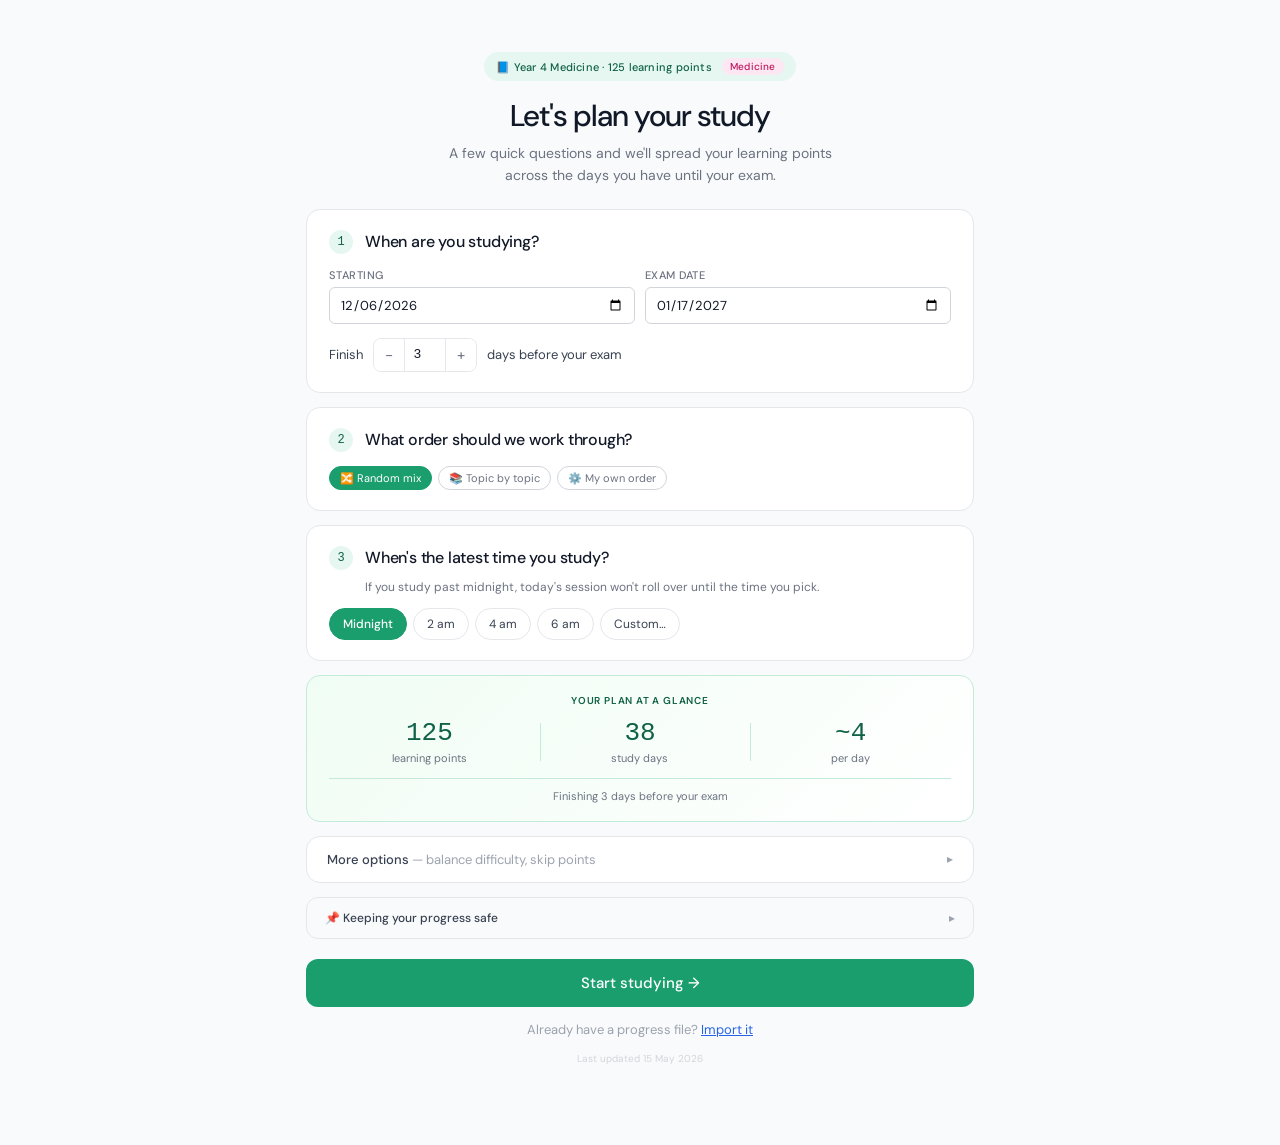
==== commit d0268184: "Redesign header and add help tooltip trigger - Move flame SVG into its own flames.js file for isolat" ====
--- a/index.html
+++ b/index.html
@@ -11,6 +11,7 @@
 </head>
 <body>
 <div class="app" id="app"></div>
+<script src="flames.js"></script>
 <script src="app.js"></script>
 </body>
 </html>
--- a/style.css
+++ b/style.css
@@ -3,8 +3,81 @@
 body{font-family:'DM Sans',sans-serif;background:var(--gray-50);color:var(--gray-900);min-height:100vh;font-size:14px}
 .app{max-width:700px;margin:0 auto;padding:24px 16px 80px}
 .header{margin-bottom:24px}
-.header-title{font-size:22px;font-weight:500;letter-spacing:-0.4px}
-.header-sub{font-size:13px;color:var(--gray-500);margin-top:3px}
+.header-eyebrow{display:inline-block;font-size:10px;padding:3px 9px;border-radius:10px;font-weight:500;background:#fce7f3;color:#be185d;letter-spacing:.04em;margin-bottom:8px}
+.header-title{font-size:26px;font-weight:700;letter-spacing:-0.6px;line-height:1}
+.header-sub{font-size:12px;color:var(--gray-400);margin-top:6px}
+.search-input-wrap{display:flex;align-items:center;gap:10px;padding:11px 14px;border:1px solid var(--gray-200);border-radius:var(--radius);background:#fff;margin-bottom:14px;transition:border-color .15s}
+.search-input-wrap:focus-within{border-color:var(--green)}
+.search-input-icon{color:var(--gray-400);flex-shrink:0}
+.search-input{flex:1;border:none;outline:none;font-size:14px;font-family:'DM Sans',sans-serif;color:var(--gray-900);background:transparent;padding:0;min-width:0}
+.search-input::placeholder{color:var(--gray-400)}
+.search-clear{border:none;background:var(--gray-100);color:var(--gray-500);width:20px;height:20px;border-radius:50%;cursor:pointer;font-size:11px;display:inline-flex;align-items:center;justify-content:center;font-family:inherit;flex-shrink:0;padding:0}
+.search-clear:hover{background:var(--gray-200);color:var(--gray-700)}
+.search-results{padding:0}
+.search-results-list{display:flex;flex-direction:column;gap:8px}
+.search-empty{background:#fff;border:1px solid var(--gray-200);border-radius:var(--radius);padding:18px 20px}
+.search-section-title{font-size:10px;font-weight:500;text-transform:uppercase;letter-spacing:.08em;color:var(--gray-400);padding:8px 0 6px}
+.search-chips{display:flex;flex-wrap:wrap;gap:6px;margin-bottom:14px}
+.search-chip{font-size:12px;padding:5px 12px;border-radius:20px;border:1px solid var(--gray-200);cursor:pointer;color:var(--gray-700);background:#fff;font-family:inherit;transition:all .15s}
+.search-chip:hover{background:var(--green-light);border-color:var(--green);color:var(--green-dark)}
+.search-empty-title{font-size:14px;font-weight:500;color:var(--gray-700);margin-bottom:4px}
+.search-empty-sub{font-size:12px;color:var(--gray-500);line-height:1.5}
+.search-result{background:#fff;border:1px solid var(--gray-200);border-radius:var(--radius);padding:12px 14px;cursor:pointer;transition:background .12s;border-left:3px solid var(--gray-300)}
+.search-result:hover,.search-result.active{background:var(--gray-50);border-color:var(--gray-300)}
+.search-result.expanded{background:var(--gray-50)}
+.search-result.search-t-1{border-left-color:#dc2626}
+.search-result.search-t-2{border-left-color:#d97706}
+.search-result.search-t-3{border-left-color:#2563eb}
+.search-result.search-t-4{border-left-color:#6366f1}
+.search-result.search-t-5{border-left-color:#16a34a}
+.search-result.search-t-6{border-left-color:#ec4899}
+.search-result-ar{background:#fffaf0;border-color:#fde4b3;border-left:3px solid var(--amber)}
+.search-result-ar:hover{background:#fff5e1;border-color:#fde4b3}
+.search-result-ar .search-tlabel-ar{color:var(--amber-dark);display:inline-flex;align-items:center;gap:6px;line-height:1.4}
+.search-result-ar .search-tlabel-ar svg{flex-shrink:0;display:block}
+.search-ar-extlink{color:var(--gray-400);display:inline-flex;align-items:center;flex-shrink:0;transition:color .12s}
+.search-ar-extlink svg{display:block}
+.search-result-ar:hover .search-ar-extlink{color:var(--amber-dark)}
+.search-ar-seen{font-size:10px;padding:2px 7px;border-radius:10px;background:var(--amber-light);color:var(--amber-dark);font-weight:500;white-space:nowrap}
+.search-result-row{display:flex;gap:12px;align-items:flex-start}
+.search-result-main{flex:1;min-width:0}
+.search-result-side{display:flex;flex-direction:column;align-items:center;gap:8px;flex-shrink:0;padding-top:5px;width:14px}
+.search-tlabel{font-family:'DM Mono',monospace;font-size:11px;font-weight:500;margin-bottom:6px;letter-spacing:.02em;line-height:1.4}
+.search-link-icon{margin-left:6px;color:var(--gray-400);display:inline-flex;align-items:center;vertical-align:-2px}
+.search-link-icon svg{display:block}
+.search-tlabel-1{color:#991b1b}
+.search-tlabel-2{color:#92400e}
+.search-tlabel-3{color:#1e40af}
+.search-tlabel-4{color:#3730a3}
+.search-tlabel-5{color:#166534}
+.search-tlabel-6{color:#9d174d}
+.search-result-text{font-size:13px;line-height:1.5;color:var(--gray-700);display:-webkit-box;-webkit-line-clamp:3;-webkit-box-orient:vertical;overflow:hidden}
+.search-note-snippet{font-size:11px;color:var(--gray-500);margin-top:6px;line-height:1.5;background:var(--gray-100);border-radius:4px;padding:5px 8px;display:-webkit-box;-webkit-line-clamp:2;-webkit-box-orient:vertical;overflow:hidden}
+.search-note-indicator{font-size:11px;color:var(--gray-400);margin-top:5px}
+.search-status-line{font-family:'DM Mono',monospace;font-size:11px;margin-top:6px;color:var(--gray-500)}
+.search-sl-scheduled{color:var(--blue)}
+.search-sl-done{color:var(--green-dark)}
+.search-sl-snoozed{color:var(--amber-dark)}
+.search-sl-excluded{color:var(--gray-400)}
+.search-info-strip{display:flex;flex-wrap:wrap;gap:14px;font-family:'DM Mono',monospace;font-size:11px;margin-bottom:12px;padding:0 2px}
+.search-info-cell{display:inline-flex;align-items:center;gap:4px}
+.search-lbl{color:var(--gray-400);font-size:11px}
+.search-val{color:var(--gray-500);font-weight:400;font-size:11px}
+.search-val-due,.search-val-done,.search-val-snz,.search-val-excl{color:var(--gray-500)}
+.search-info-strip .search-dot{width:6px;height:6px;margin-left:3px}
+.search-dot{width:8px;height:8px;border-radius:50%;display:inline-block;flex-shrink:0}
+.search-dot-unrated{background:#9ca3af}
+.search-dot-red{background:var(--red)}
+.search-dot-amber{background:var(--amber)}
+.search-dot-green{background:var(--green)}
+.search-mark{background:#fef08a;color:inherit;padding:0 1px;border-radius:2px}
+.search-expanded-content{margin-top:10px;padding:10px 0 4px;border-top:1px solid var(--gray-200)}
+.search-expanded-note{margin-top:10px}
+.search-note-block{background:#fff;border:1px solid var(--gray-200);border-radius:var(--radius-sm);padding:10px 12px}
+.search-note-text{font-size:13px;line-height:1.6;color:var(--gray-700);white-space:pre-wrap}
+.search-note-images{display:flex;flex-wrap:wrap;gap:6px;margin-top:8px}
+.search-note-images img{width:90px;height:68px;object-fit:cover;border-radius:4px;border:1px solid var(--gray-200);cursor:pointer}
+.search-note-empty{font-size:12px;color:var(--gray-400);font-style:italic}
 .card{background:#fff;border:1px solid var(--gray-200);border-radius:var(--radius);padding:18px 20px;margin-bottom:14px}
 .card-title{font-size:11px;font-weight:500;text-transform:uppercase;letter-spacing:.08em;color:var(--gray-400);margin-bottom:12px}
 .tabs{display:flex;border-bottom:1px solid var(--gray-200);margin-bottom:20px;overflow-x:visible}
@@ -35,11 +108,13 @@
 .seg-g{background:var(--green);transition:width .4s}
 .seg-a{background:var(--amber);transition:width .4s}
 .seg-r{background:var(--red);transition:width .4s}
-.metrics{display:grid;grid-template-columns:repeat(3,1fr);gap:10px;margin-bottom:14px}
+.metrics{display:grid;grid-template-columns:repeat(4,1fr);gap:10px;margin-bottom:14px}
 .metric{background:var(--gray-50);border:1px solid var(--gray-200);border-radius:var(--radius-sm);padding:14px;transition:border-color .15s}
 .metric:hover{border-color:var(--gray-400)}
 .metric .val{font-size:24px;font-weight:500;font-family:'DM Mono',monospace}
 .metric .lbl{font-size:11px;color:var(--gray-400);margin-top:2px}
+.metric .lbl-pct{font-family:'DM Mono',monospace;color:var(--gray-300);margin-left:6px}
+.metric .lbl-pct::before{content:"·";margin-right:6px}
 .legend{display:flex;gap:14px;font-size:11px;color:var(--gray-500);margin-bottom:14px;flex-wrap:wrap}
 .legend span{display:flex;align-items:center;gap:5px}
 .ldot{width:11px;height:11px;border-radius:50%;flex-shrink:0}
@@ -72,6 +147,7 @@
 .bb{background:var(--blue-light);color:var(--blue)}
 .br{background:var(--red-light);color:var(--red-dark)}
 .bk{background:var(--gray-100);color:var(--gray-500)}
+.bp{background:#fce7f3;color:#be185d}
 .dash-hero{background:var(--green);border-radius:var(--radius);padding:22px 22px 18px;margin-bottom:14px;color:#fff}
 .dash-hero-lbl{font-size:12px;opacity:.8;margin-bottom:6px}
 .dash-hero-pct{font-size:44px;font-weight:500;font-family:'DM Mono',monospace;letter-spacing:-1px;line-height:1}
@@ -108,3 +184,60 @@
 .ar-link{display:inline-flex;align-items:center;gap:4px;font-size:11px;color:var(--amber-dark);margin-top:4px;text-decoration:none}
 .ar-link:hover{text-decoration:underline}
 @keyframes pulse-border{0%,100%{border-color:rgba(26,158,110,.3);}50%{border-color:rgba(26,158,110,1);}}
+.setup-hero{padding:28px 4px 22px;text-align:center}
+.setup-hero-badge{display:inline-flex;align-items:center;gap:8px;font-size:11px;font-weight:500;color:var(--green-dark);background:var(--green-light);padding:6px 12px;border-radius:20px;margin-bottom:18px;letter-spacing:.02em}
+.setup-hero-title{font-size:30px;font-weight:500;letter-spacing:-1px;color:var(--gray-900);line-height:1.1;margin-bottom:10px}
+.setup-hero-sub{font-size:14px;color:var(--gray-500);line-height:1.6;max-width:420px;margin:0 auto}
+.setup-step{background:#fff;border:1px solid var(--gray-200);border-radius:14px;padding:20px 22px;margin-bottom:14px;transition:border-color .15s,box-shadow .15s}
+.setup-step:focus-within{border-color:var(--green);box-shadow:0 0 0 3px rgba(26,158,110,.08)}
+.setup-q{display:flex;align-items:center;gap:12px;margin-bottom:14px}
+.setup-q-num{width:24px;height:24px;border-radius:50%;background:var(--green-light);color:var(--green-dark);display:flex;align-items:center;justify-content:center;font-size:12px;font-weight:500;flex-shrink:0;font-family:'DM Mono',monospace}
+.setup-q-title{font-size:16px;font-weight:500;color:var(--gray-900);letter-spacing:-0.2px}
+.setup-q-hint{font-size:12px;color:var(--gray-500);margin:-6px 0 12px 36px;line-height:1.5}
+.setup-date-grid{display:grid;grid-template-columns:1fr 1fr;gap:10px;margin-bottom:14px}
+.setup-date-grid label{display:block;font-size:11px;color:var(--gray-500);margin-bottom:5px;font-weight:500;text-transform:uppercase;letter-spacing:.04em}
+.setup-buffer-row{display:flex;align-items:center;gap:10px;font-size:13px;color:var(--gray-700);flex-wrap:wrap}
+.setup-stepper{display:inline-flex;align-items:center;border:1px solid var(--gray-200);border-radius:8px;overflow:hidden;background:#fff}
+.setup-stepper button{width:30px;height:32px;border:none;background:#fff;color:var(--gray-500);cursor:pointer;font-size:15px;font-family:inherit;transition:background .12s;padding:0}
+.setup-stepper button:hover{background:var(--gray-100);color:var(--gray-900)}
+.setup-stepper input{width:42px;border:none !important;border-left:1px solid var(--gray-200) !important;border-right:1px solid var(--gray-200) !important;text-align:center;font-family:'DM Mono',monospace;font-size:13px;padding:0;height:32px;border-radius:0}
+.setup-pill-row{display:flex;flex-wrap:wrap;gap:6px}
+.setup-pill{font-size:12px;padding:7px 13px;border-radius:20px;border:1px solid var(--gray-200);cursor:pointer;color:var(--gray-700);background:#fff;font-family:inherit;transition:all .15s}
+.setup-pill:hover{border-color:var(--green);color:var(--green-dark)}
+.setup-pill.on{background:var(--green);border-color:var(--green);color:#fff;font-weight:500}
+.setup-preview{background:linear-gradient(135deg,#f0fdf4,#fff);border:1px solid #c4ebd9;border-radius:14px;padding:18px 22px;margin-bottom:14px;transition:background .25s,border-color .25s}
+.setup-preview-label{font-size:10px;font-weight:600;text-transform:uppercase;letter-spacing:.08em;color:var(--green-dark);margin-bottom:12px;text-align:center;transition:color .25s}
+.setup-preview-stats{display:grid;grid-template-columns:repeat(3,1fr);gap:10px}
+.setup-preview-stat{text-align:center;position:relative}
+.setup-preview-stat+.setup-preview-stat::before{content:"";position:absolute;left:0;top:10%;bottom:10%;width:1px;background:#c4ebd9;transition:background .25s}
+.setup-preview-stat-val{font-size:26px;font-weight:500;font-family:'DM Mono',monospace;color:var(--green-dark);line-height:1.1;transition:color .25s}
+.setup-preview-stat-lbl{font-size:11px;color:var(--gray-500);margin-top:4px;line-height:1.3}
+.setup-preview-note{text-align:center;font-size:11px;color:var(--gray-500);margin-top:12px;padding-top:10px;border-top:1px solid #c4ebd9;transition:border-color .25s}
+.setup-preview-empty{font-size:13px;color:var(--gray-500);text-align:center;padding:14px 0}
+.setup-preview-warn-msg{text-align:center;font-size:12px;margin-top:12px;padding:8px 12px;border-radius:8px;line-height:1.5}
+.setup-preview.warn{background:linear-gradient(135deg,#fffbeb,#fff);border-color:#fde68a}
+.setup-preview.warn .setup-preview-label{color:var(--amber-dark)}
+.setup-preview.warn .setup-preview-stat-val{color:var(--amber-dark)}
+.setup-preview.warn .setup-preview-stat+.setup-preview-stat::before{background:#fde68a}
+.setup-preview.warn .setup-preview-note{border-top-color:#fde68a}
+.setup-preview.warn .setup-preview-warn-msg{background:#fef3c7;color:var(--amber-dark)}
+.setup-preview.danger{background:linear-gradient(135deg,#fef2f2,#fff);border-color:#fecaca}
+.setup-preview.danger .setup-preview-label{color:var(--red-dark)}
+.setup-preview.danger .setup-preview-stat-val{color:var(--red-dark)}
+.setup-preview.danger .setup-preview-stat+.setup-preview-stat::before{background:#fecaca}
+.setup-preview.danger .setup-preview-note{border-top-color:#fecaca}
+.setup-preview.danger .setup-preview-warn-msg{background:#fee2e2;color:var(--red-dark)}
+.setup-advanced{background:#fff;border:1px solid var(--gray-200);border-radius:14px;margin-bottom:14px;overflow:hidden}
+.setup-advanced-hdr{padding:14px 20px;display:flex;align-items:center;justify-content:space-between;cursor:pointer;user-select:none;transition:background .12s}
+.setup-advanced-hdr:hover{background:var(--gray-50)}
+.setup-advanced-hdr-title{font-size:13px;font-weight:500;color:var(--gray-700)}
+.setup-advanced-body{padding:0 20px 18px;border-top:1px solid var(--gray-100)}
+.setup-start{padding:14px 24px;font-size:15px;font-weight:500;border-radius:12px;width:100%;background:var(--green);color:#fff;border:none;cursor:pointer;font-family:inherit;transition:all .15s;margin-top:6px}
+.setup-start:hover{background:var(--green-dark);transform:translateY(-1px);box-shadow:0 4px 14px rgba(26,158,110,.28)}
+.setup-import{text-align:center;margin-top:14px;font-size:13px;color:var(--gray-400)}
+.setup-import label{color:var(--blue);cursor:pointer;text-decoration:underline}
+.setup-tips{background:var(--gray-50);border:1px solid var(--gray-200);border-radius:12px;padding:12px 18px;margin-bottom:14px}
+.setup-tips-hdr{display:flex;align-items:center;font-size:12px;font-weight:500;color:var(--gray-700);cursor:pointer;user-select:none}
+.setup-tips-body{margin:10px 0 4px;padding-left:20px;font-size:12px;color:var(--gray-500);line-height:1.7}
+.setup-tips-body li{margin-bottom:2px}
+.setup-beta{display:inline-flex;align-items:center;font-size:9px;font-weight:600;text-transform:uppercase;letter-spacing:.06em;padding:2px 6px;border-radius:10px;background:#ede9fe;color:#6d28d9;border:1px solid #ddd6fe;line-height:1}
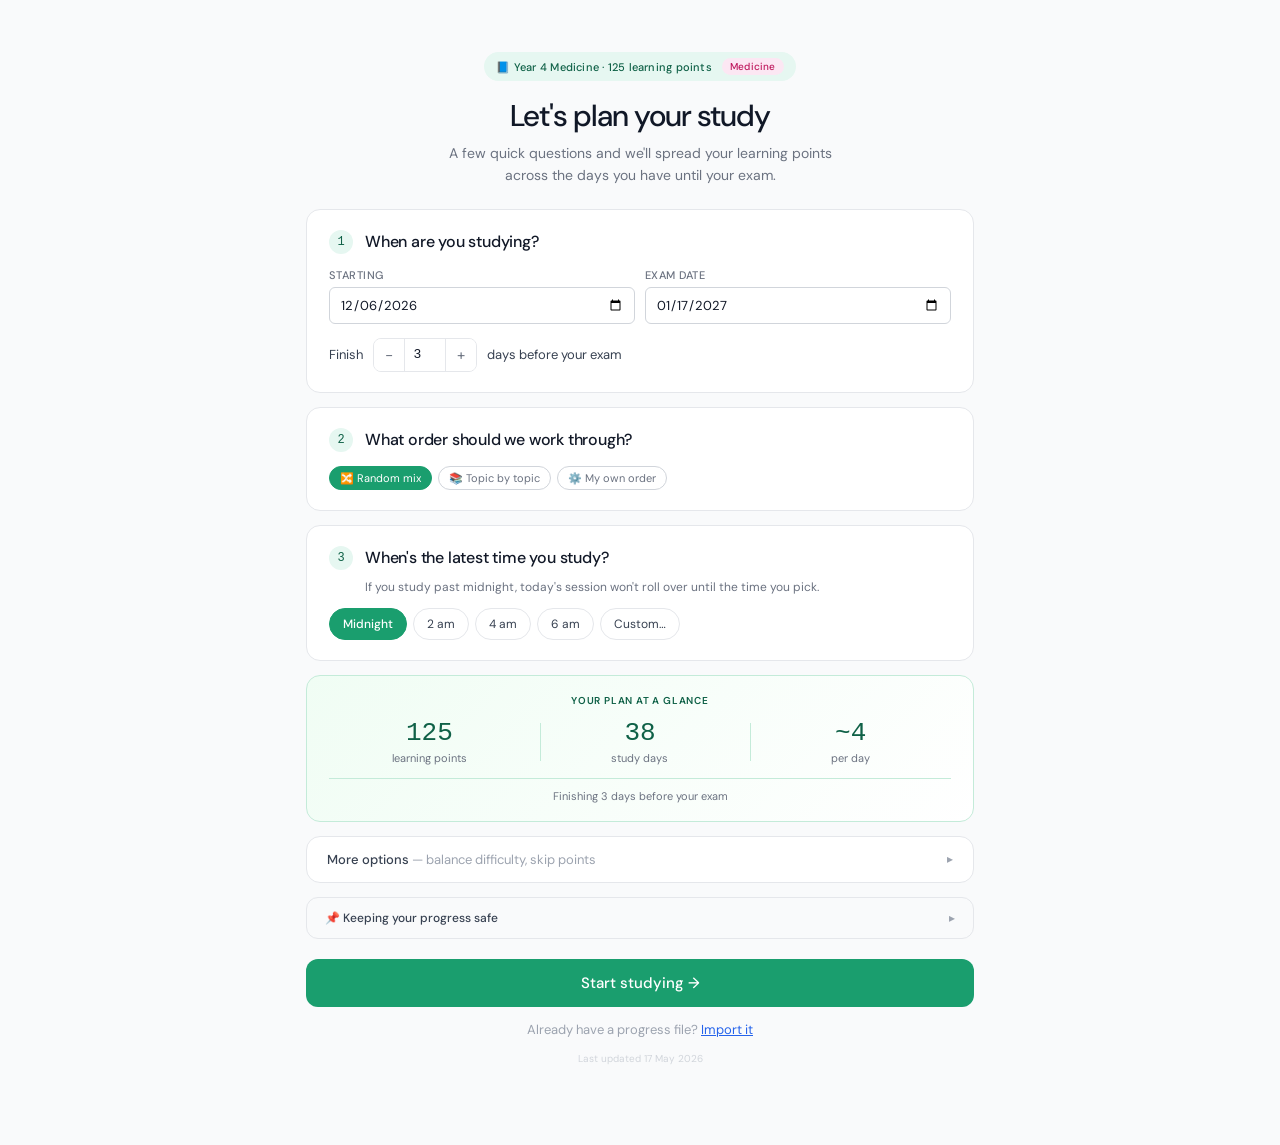
==== commit 64857324: "Align Schedule view counts with Calendar, replace gif overlay with bare confetti, add daily quote fo" ====
--- a/index.html
+++ b/index.html
@@ -12,6 +12,7 @@
 <body>
 <div class="app" id="app"></div>
 <script src="flames.js"></script>
+<script src="quotes.js"></script>
 <script src="app.js"></script>
 </body>
 </html>
